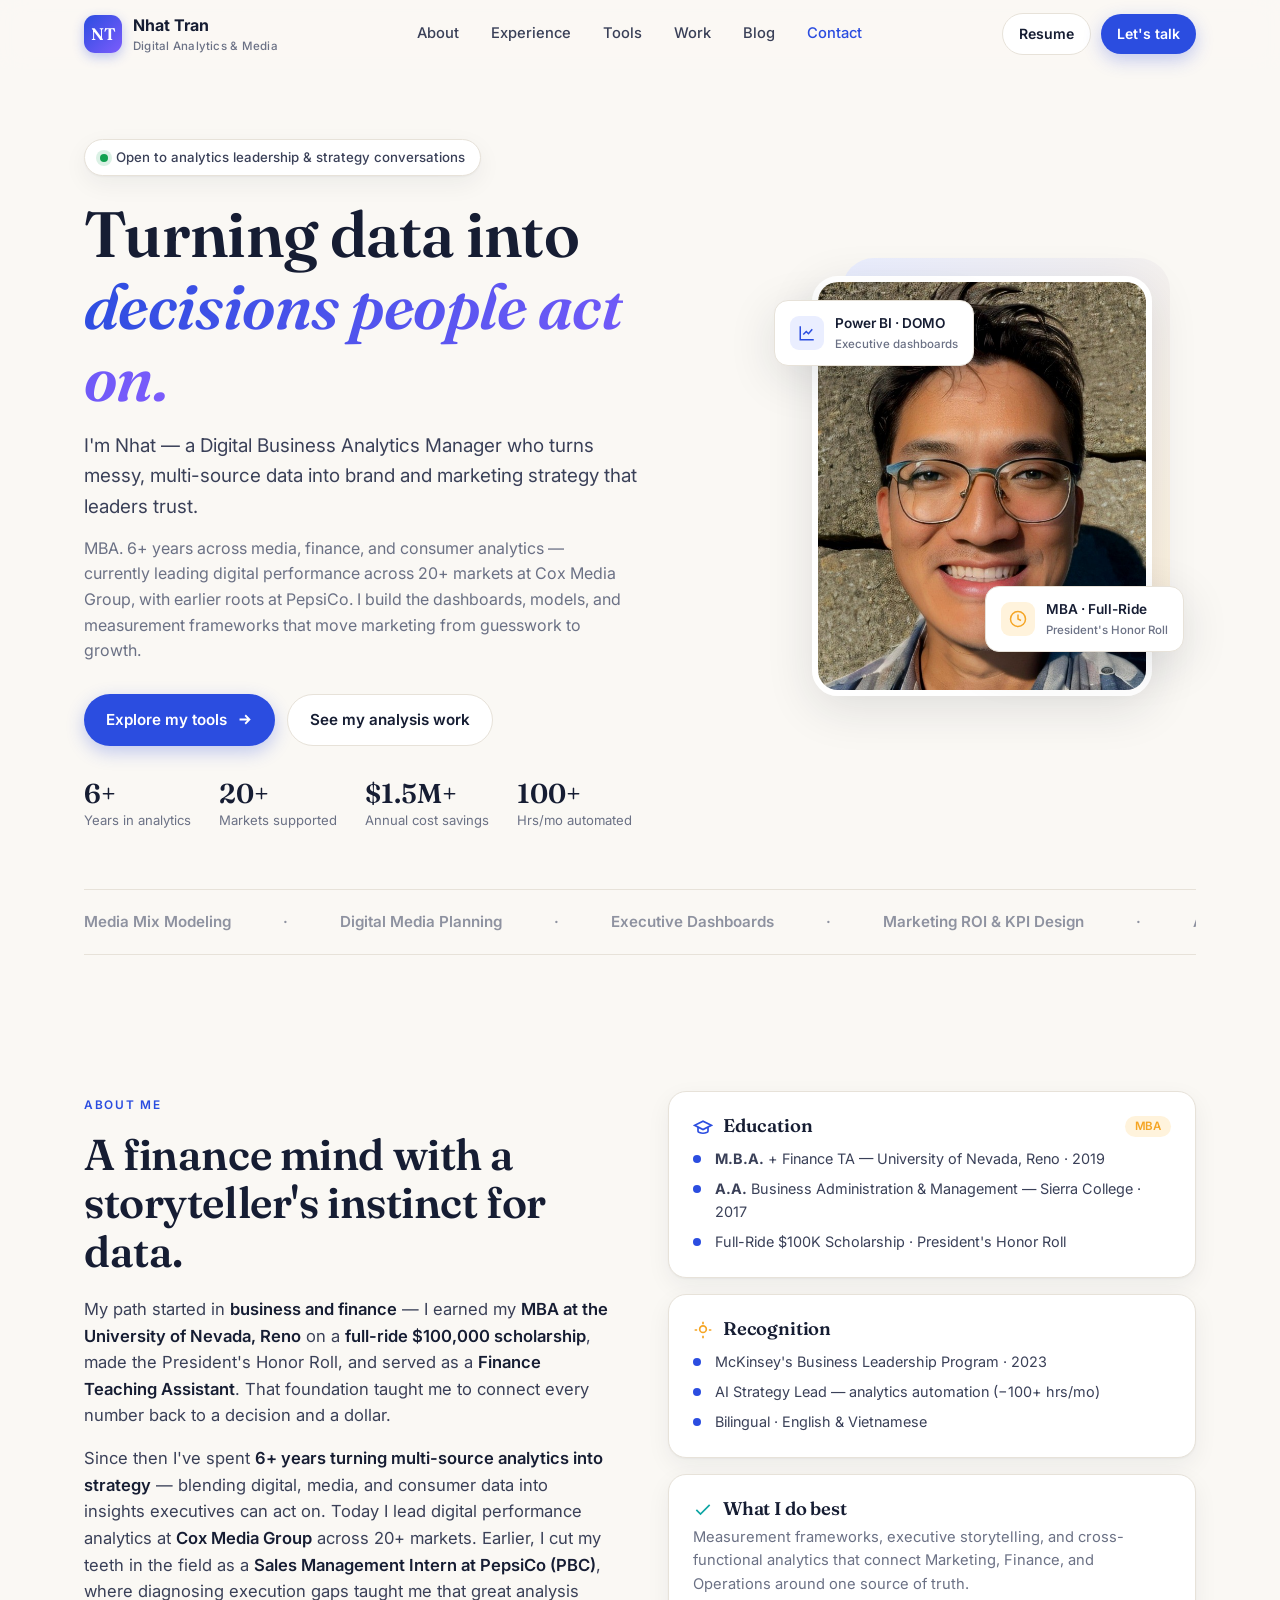
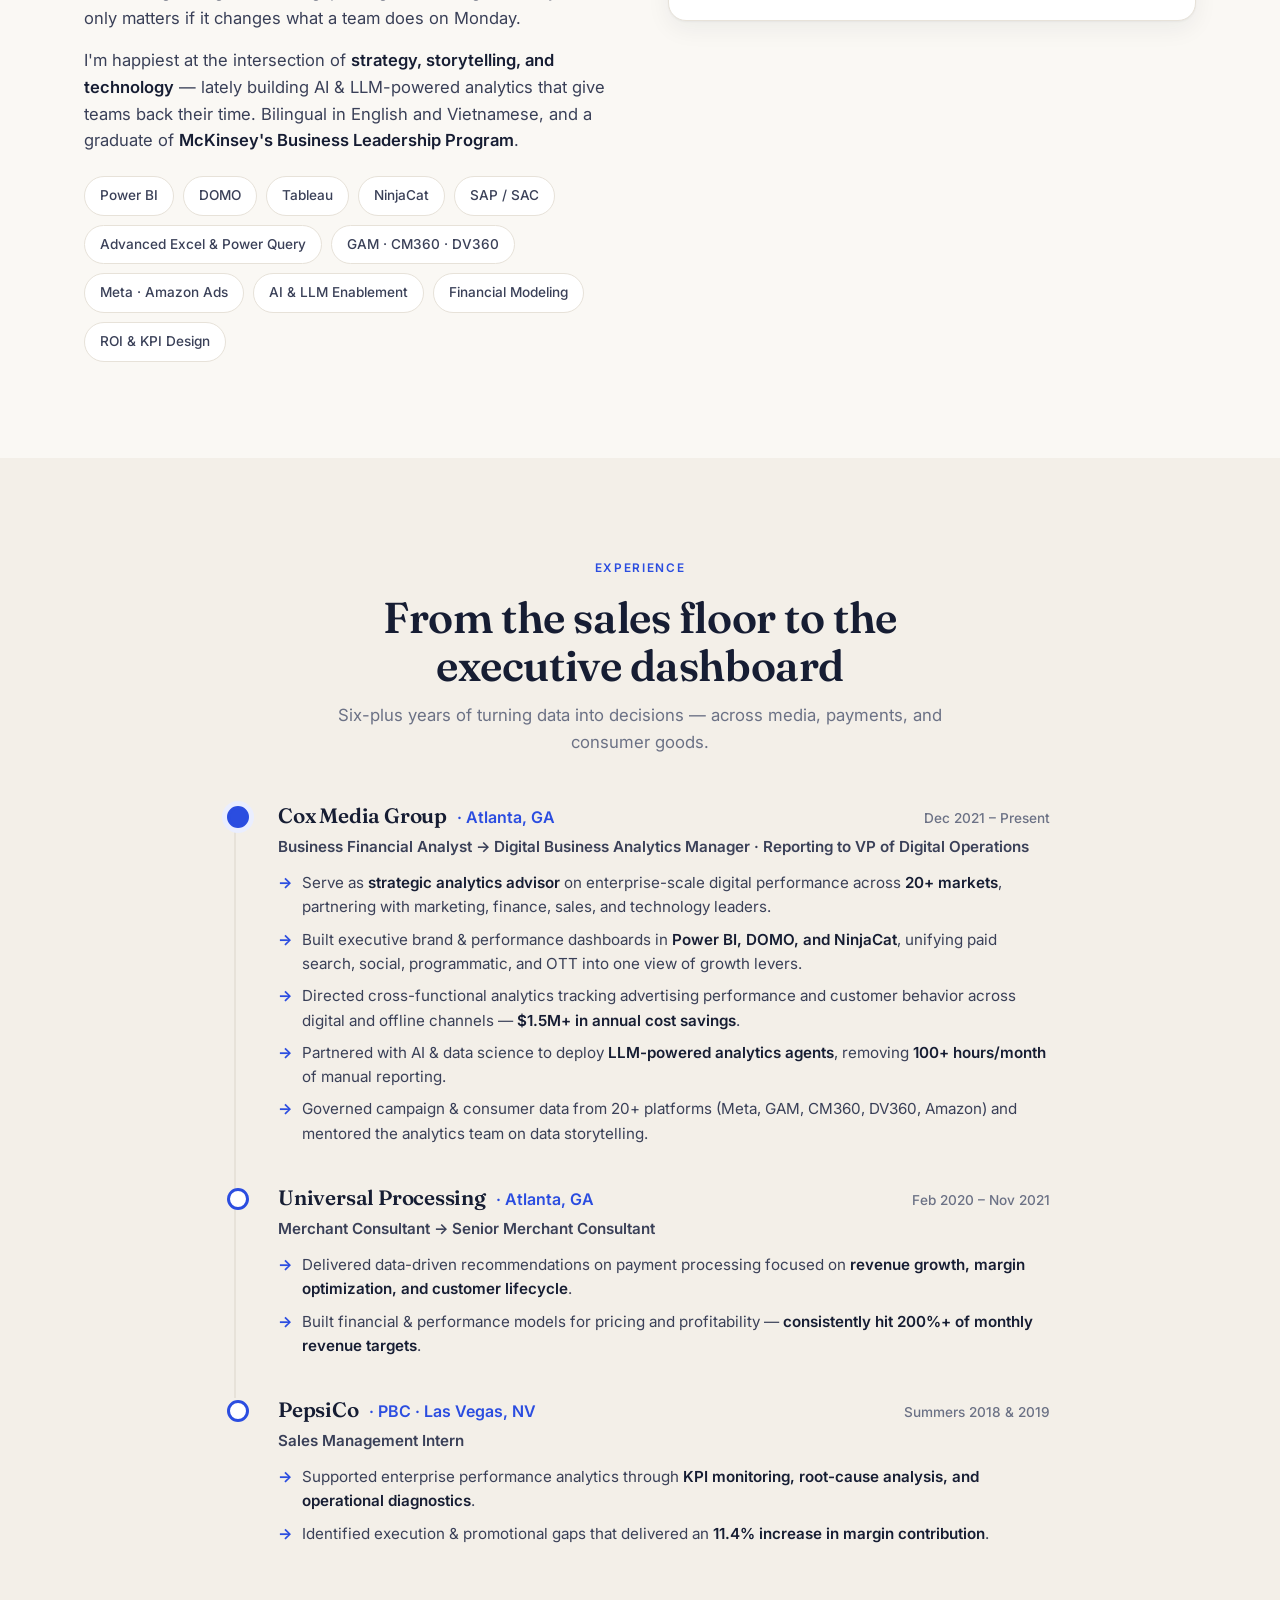
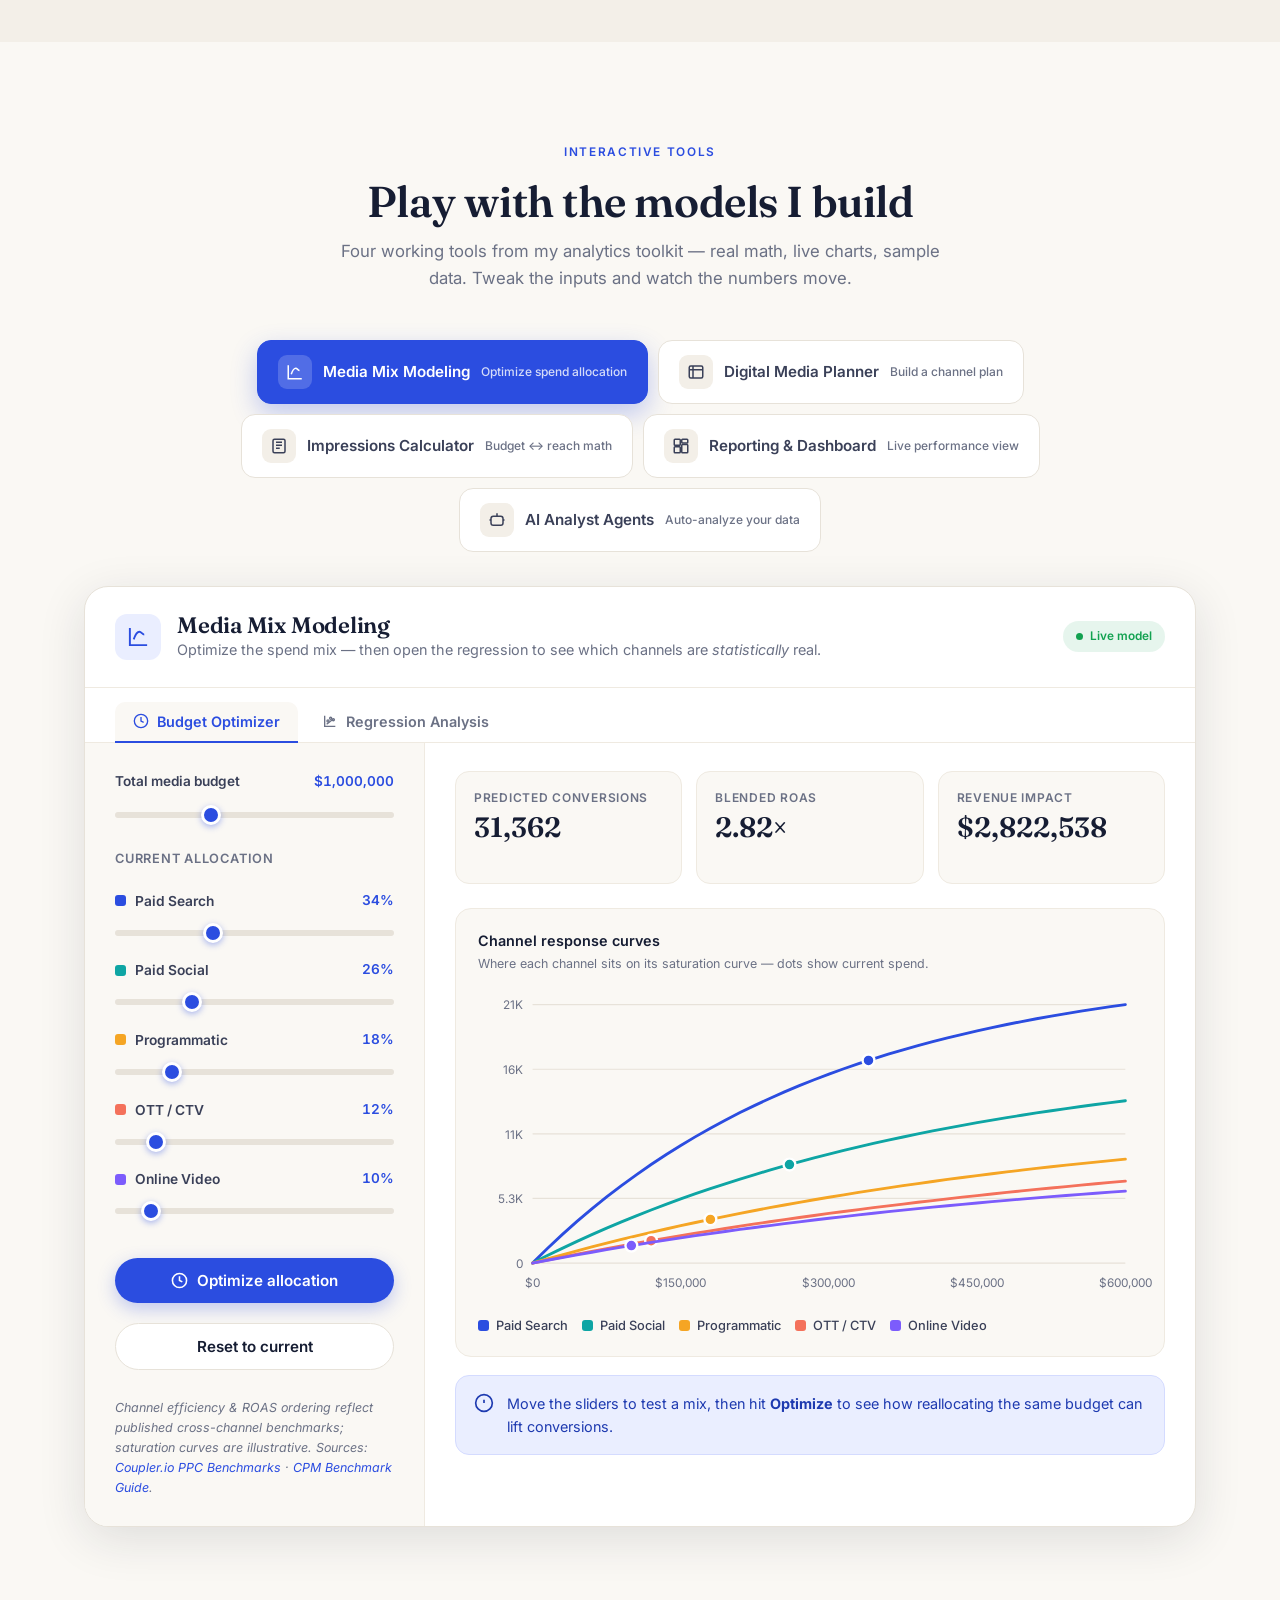
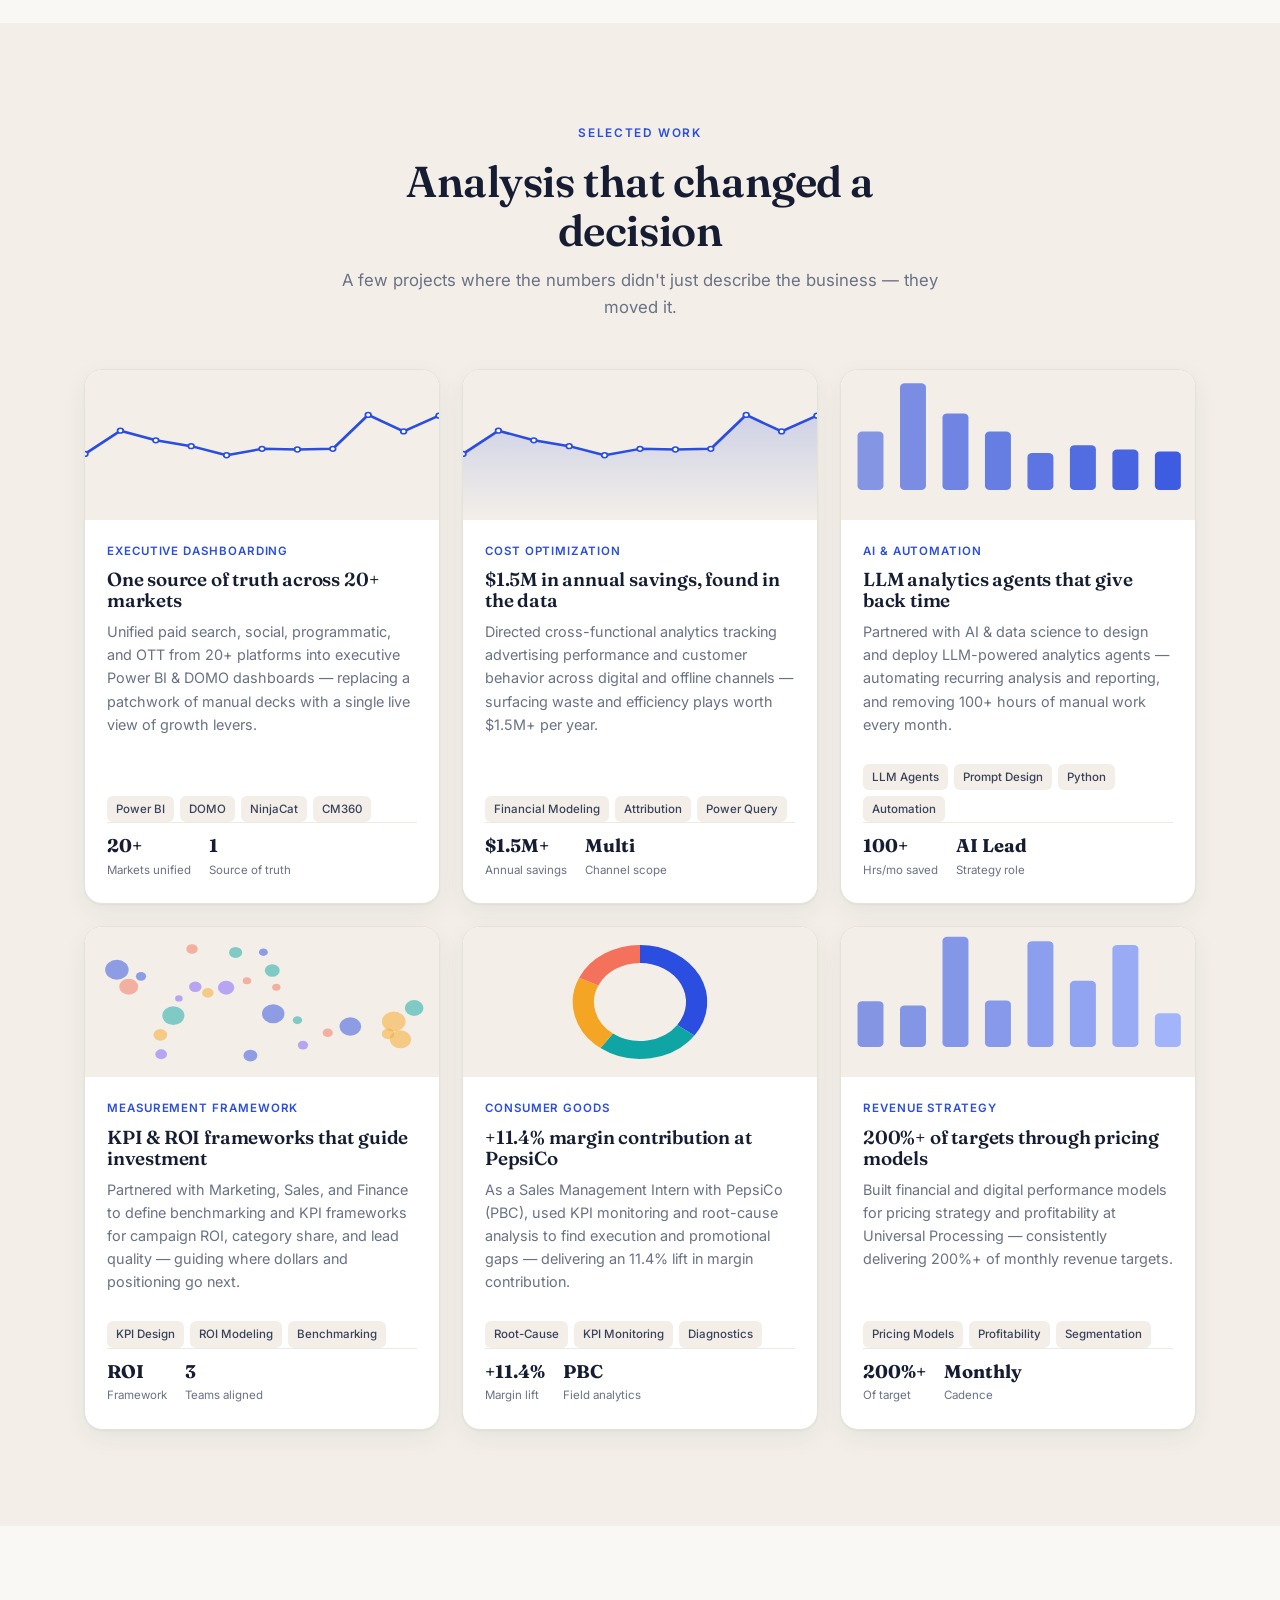
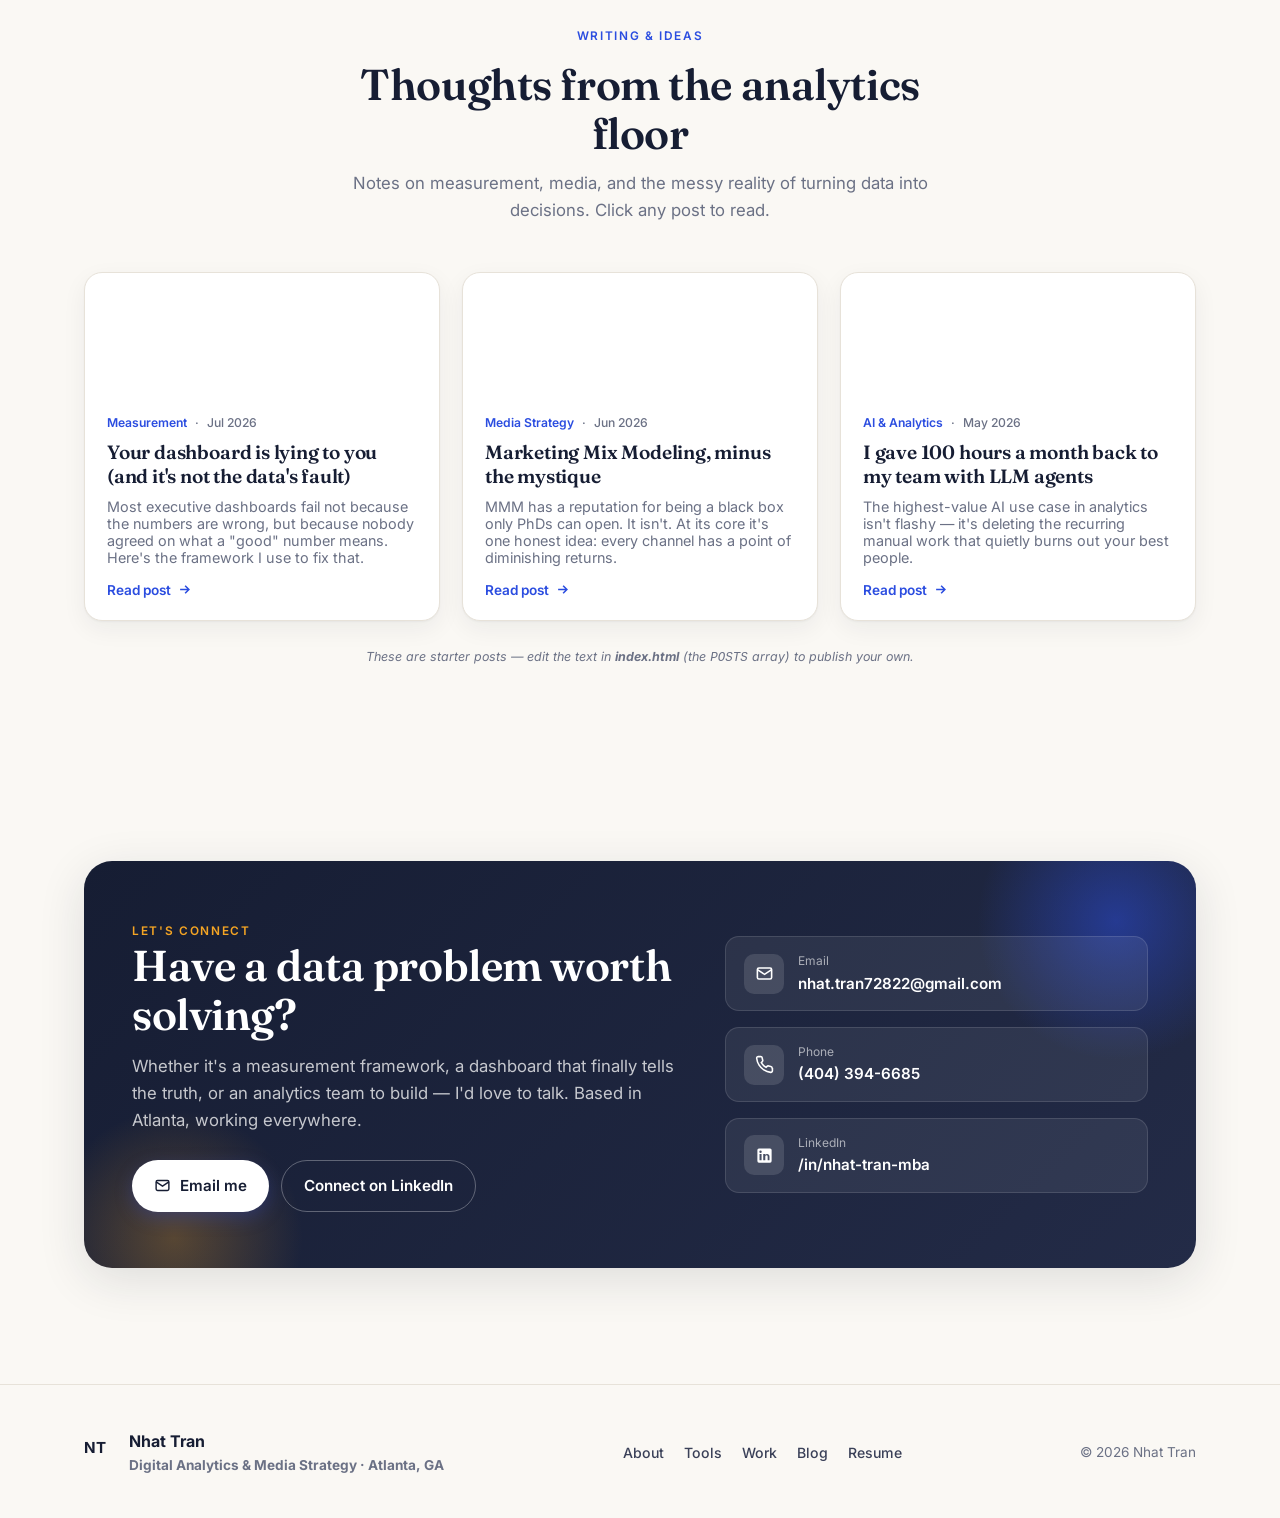
==== index.html @ 1852e9d0 "Add Nhat Tran portfolio website Single-file responsive portfolio with hero/about/experience, five in" ====
<!DOCTYPE html>
<html lang="en">
<head>
<meta charset="UTF-8" />
<meta name="viewport" content="width=device-width, initial-scale=1.0" />
<title>Nhat Tran — Digital Analytics & Media Strategy</title>
<meta name="description" content="Nhat Tran — MBA, Digital Business Analytics Manager at Cox Media Group. Turning multi-source data into brand and marketing strategy. Analytics work, interactive media tools, and industry writing." />
<link rel="preconnect" href="https://fonts.googleapis.com" />
<link rel="preconnect" href="https://fonts.gstatic.com" crossorigin />
<link href="https://fonts.googleapis.com/css2?family=Fraunces:ital,opsz,wght@0,9..144,400..700;1,9..144,400..600&family=Inter:wght@400;500;600;700&display=swap" rel="stylesheet" />
<style>
/* ============================================================
   Nhat Tran — Portfolio.  Single-file, self-contained.
   Palette: warm cream / deep navy / confident blue / amber.
   Type: Fraunces (display) + Inter (UI/body).
   Charts hand-rolled in SVG — no external libraries, works offline.
   ============================================================ */
:root{
  --bg:#faf8f4;
  --bg-tint:#f3efe8;
  --surface:#ffffff;
  --ink:#161d33;
  --ink-soft:#3a4058;
  --muted:#6b7185;
  --line:#e7e2d9;
  --line-soft:#efeae1;
  --brand:#2b4de0;      /* confident data blue  */
  --brand-ink:#1e3ab0;
  --brand-tint:#eaeeff;
  --amber:#f5a524;      /* warm friendly accent */
  --amber-tint:#fff3dc;
  --teal:#0ea5a4;
  --coral:#f4715b;
  --violet:#7c5cfc;
  --good:#12a150;
  --shadow:0 1px 2px rgba(22,29,51,.04), 0 8px 24px rgba(22,29,51,.06);
  --shadow-lg:0 12px 48px rgba(22,29,51,.12);
  --radius:18px;
  --radius-sm:12px;
  --maxw:1160px;
  --chart-1:#2b4de0; --chart-2:#0ea5a4; --chart-3:#f5a524;
  --chart-4:#f4715b; --chart-5:#7c5cfc; --chart-6:#64748b;
}
*{box-sizing:border-box;margin:0;padding:0}
html{scroll-behavior:smooth;scroll-padding-top:84px}
body{
  font-family:"Inter",system-ui,-apple-system,Segoe UI,Roboto,sans-serif;
  background:var(--bg); color:var(--ink);
  line-height:1.6; -webkit-font-smoothing:antialiased;
  text-rendering:optimizeLegibility; overflow-x:hidden;
}
h1,h2,h3,h4{font-family:"Fraunces",Georgia,serif; font-weight:600; line-height:1.12; color:var(--ink); letter-spacing:-.01em}
a{color:inherit;text-decoration:none}
img{max-width:100%;display:block}
button{font-family:inherit;cursor:pointer;border:none;background:none}
input,select{font-family:inherit}
.wrap{max-width:var(--maxw);margin:0 auto;padding:0 24px}
.eyebrow{font-family:"Inter";font-weight:600;font-size:.74rem;letter-spacing:.14em;text-transform:uppercase;color:var(--brand)}
.section{padding:96px 0}
.section-head{max-width:640px;margin-bottom:48px}
.section-head h2{font-size:clamp(1.9rem,3.4vw,2.7rem);margin:14px 0 12px}
.section-head p{color:var(--muted);font-size:1.05rem}
.alt{background:var(--bg-tint)}

/* ---------- buttons ---------- */
.btn{display:inline-flex;align-items:center;gap:9px;font-weight:600;font-size:.95rem;
  padding:13px 22px;border-radius:999px;transition:transform .18s ease,box-shadow .18s ease,background .18s;}
.btn svg{width:17px;height:17px}
.btn-primary{background:var(--brand);color:#fff;box-shadow:0 6px 18px rgba(43,77,224,.28)}
.btn-primary:hover{transform:translateY(-2px);box-shadow:0 10px 26px rgba(43,77,224,.36)}
.btn-ghost{background:var(--surface);color:var(--ink);border:1.5px solid var(--line)}
.btn-ghost:hover{border-color:var(--brand);color:var(--brand);transform:translateY(-2px)}
.btn-amber{background:var(--ink);color:#fff}
.btn-amber:hover{transform:translateY(-2px);box-shadow:var(--shadow-lg)}

/* ---------- nav ---------- */
header.nav{position:sticky;top:0;z-index:50;backdrop-filter:saturate(1.4) blur(12px);
  background:rgba(250,248,244,.82);border-bottom:1px solid transparent;transition:border-color .25s,box-shadow .25s}
header.nav.scrolled{border-color:var(--line);box-shadow:0 4px 20px rgba(22,29,51,.05)}
.nav-inner{display:flex;align-items:center;justify-content:space-between;height:68px;max-width:var(--maxw);margin:0 auto;padding:0 24px}
.brand{display:flex;align-items:center;gap:11px;font-weight:700}
.brand .mark{width:38px;height:38px;border-radius:11px;background:linear-gradient(135deg,var(--brand),var(--violet));
  color:#fff;display:grid;place-items:center;font-family:"Fraunces";font-weight:600;font-size:1.05rem;box-shadow:0 4px 12px rgba(43,77,224,.3)}
.brand .who small{display:block;font-weight:500;font-size:.72rem;color:var(--muted);letter-spacing:.02em;margin-top:-2px}
.nav-links{display:flex;align-items:center;gap:6px}
.nav-links a{font-size:.92rem;font-weight:500;color:var(--ink-soft);padding:8px 13px;border-radius:9px;transition:.16s;position:relative}
.nav-links a:hover{color:var(--brand);background:var(--brand-tint)}
.nav-links a.active{color:var(--brand)}
.nav-cta{display:flex;align-items:center;gap:10px}
.nav-cta .btn{padding:9px 16px;font-size:.88rem}
.burger{display:none;width:42px;height:42px;border-radius:10px;border:1px solid var(--line);background:var(--surface)}
.burger span{display:block;width:18px;height:2px;background:var(--ink);margin:3px auto;border-radius:2px;transition:.2s}

/* ---------- hero ---------- */
.hero{position:relative;padding:70px 0 40px;overflow:hidden}
.hero-grid{display:grid;grid-template-columns:1.25fr .85fr;gap:56px;align-items:center}
.hero .tag{display:inline-flex;align-items:center;gap:8px;background:var(--surface);border:1px solid var(--line);
  padding:7px 15px;border-radius:999px;font-size:.83rem;font-weight:500;color:var(--ink-soft);box-shadow:var(--shadow);margin-bottom:22px}
.hero .tag .dot{width:8px;height:8px;border-radius:50%;background:var(--good);box-shadow:0 0 0 4px rgba(18,161,80,.15)}
.hero h1{font-size:clamp(2.5rem,5vw,4rem);margin-bottom:18px}
.hero h1 .accent{background:linear-gradient(120deg,var(--brand),var(--violet));-webkit-background-clip:text;background-clip:text;color:transparent;font-style:italic}
.hero .lede{font-size:1.18rem;color:var(--ink-soft);max-width:560px;margin-bottom:14px}
.hero .sub{color:var(--muted);max-width:540px;margin-bottom:30px}
.hero-cta{display:flex;flex-wrap:wrap;gap:12px;margin-bottom:34px}
.hero-stats{display:flex;flex-wrap:wrap;gap:28px}
.hero-stats .st b{font-family:"Fraunces";font-size:1.7rem;font-weight:600;color:var(--ink);display:block;line-height:1}
.hero-stats .st span{font-size:.82rem;color:var(--muted)}
.portrait-wrap{position:relative;justify-self:center}
.portrait{width:340px;height:420px;object-fit:cover;border-radius:26px;box-shadow:var(--shadow-lg);
  border:6px solid var(--surface);position:relative;z-index:2}
.portrait-wrap::before{content:"";position:absolute;inset:-18px -18px 40px 30px;border-radius:32px;
  background:linear-gradient(135deg,var(--brand-tint),var(--amber-tint));z-index:1}
.float-card{position:absolute;z-index:3;background:var(--surface);border:1px solid var(--line);border-radius:14px;
  padding:12px 15px;box-shadow:var(--shadow-lg);display:flex;align-items:center;gap:11px;font-size:.85rem;font-weight:600}
.float-card small{display:block;font-weight:500;color:var(--muted);font-size:.72rem}
.float-card .ic{width:34px;height:34px;border-radius:9px;display:grid;place-items:center;flex-shrink:0}
.fc-1{top:24px;left:-38px}
.fc-2{bottom:44px;right:-32px}
.hero-marquee{margin-top:56px;border-top:1px solid var(--line);border-bottom:1px solid var(--line);padding:20px 0;overflow:hidden}
.marquee-track{display:flex;gap:52px;align-items:center;white-space:nowrap;animation:scroll 28s linear infinite;color:var(--muted);font-weight:600;font-size:.95rem}
.marquee-track span{opacity:.75}
@keyframes scroll{to{transform:translateX(-50%)}}

/* ---------- about ---------- */
.about-grid{display:grid;grid-template-columns:1fr 1fr;gap:56px;align-items:start}
.about-bio p{color:var(--ink-soft);margin-bottom:16px;font-size:1.04rem}
.about-bio p strong{color:var(--ink);font-weight:600}
.pill-row{display:flex;flex-wrap:wrap;gap:9px;margin-top:22px}
.pill{background:var(--surface);border:1px solid var(--line);border-radius:999px;padding:8px 15px;font-size:.85rem;font-weight:500;color:var(--ink-soft);transition:.16s}
.pill:hover{border-color:var(--brand);color:var(--brand)}
.about-cards{display:flex;flex-direction:column;gap:16px}
.info-card{background:var(--surface);border:1px solid var(--line);border-radius:var(--radius);padding:24px;box-shadow:var(--shadow)}
.info-card h4{font-size:1.15rem;margin-bottom:6px;display:flex;align-items:center;gap:10px}
.info-card .badge{margin-left:auto;font-family:"Inter";font-size:.72rem;font-weight:600;color:var(--amber);background:var(--amber-tint);padding:4px 10px;border-radius:999px}
.info-card p{color:var(--muted);font-size:.92rem}
.info-card ul{list-style:none;margin-top:10px;display:flex;flex-direction:column;gap:7px}
.info-card ul li{font-size:.9rem;color:var(--ink-soft);padding-left:22px;position:relative}
.info-card ul li::before{content:"";position:absolute;left:0;top:8px;width:8px;height:8px;border-radius:50%;background:var(--brand)}

/* ---------- experience timeline ---------- */
.timeline{position:relative;max-width:820px;margin:0 auto;padding-left:4px}
.tl-item{position:relative;padding:0 0 40px 42px;border-left:2px solid var(--line)}
.tl-item:last-child{border-left-color:transparent;padding-bottom:0}
.tl-item::before{content:"";position:absolute;left:-9px;top:2px;width:16px;height:16px;border-radius:50%;
  background:var(--surface);border:3px solid var(--brand)}
.tl-item.cur::before{background:var(--brand);box-shadow:0 0 0 5px var(--brand-tint)}
.tl-head{display:flex;flex-wrap:wrap;align-items:baseline;gap:10px;margin-bottom:4px}
.tl-head h3{font-size:1.3rem}
.tl-head .co{font-weight:600;color:var(--brand)}
.tl-when{margin-left:auto;font-size:.85rem;color:var(--muted);font-weight:500;white-space:nowrap}
.tl-role{font-size:.95rem;color:var(--ink-soft);font-weight:600;margin-bottom:12px}
.tl-item ul{list-style:none;display:flex;flex-direction:column;gap:8px}
.tl-item ul li{font-size:.95rem;color:var(--ink-soft);padding-left:24px;position:relative}
.tl-item ul li::before{content:"→";position:absolute;left:0;color:var(--brand);font-weight:700}
.tl-item ul li b{color:var(--ink);font-weight:600}

/* ---------- tools ---------- */
.tool-tabs{display:flex;flex-wrap:wrap;gap:10px;margin-bottom:34px;justify-content:center}
.tool-tab{display:flex;align-items:center;gap:11px;padding:14px 20px;border-radius:14px;background:var(--surface);
  border:1.5px solid var(--line);font-weight:600;font-size:.95rem;color:var(--ink-soft);transition:.18s}
.tool-tab .tn{width:34px;height:34px;border-radius:9px;display:grid;place-items:center;flex-shrink:0;background:var(--bg-tint);transition:.18s}
.tool-tab .tn svg{width:18px;height:18px}
.tool-tab small{display:block;font-weight:500;font-size:.75rem;color:var(--muted)}
.tool-tab:hover{border-color:var(--brand);transform:translateY(-2px)}
.tool-tab.active{border-color:var(--brand);background:var(--brand);color:#fff;box-shadow:0 10px 26px rgba(43,77,224,.28)}
.tool-tab.active small{color:rgba(255,255,255,.8)}
.tool-tab.active .tn{background:rgba(255,255,255,.18)}
.tool-panel{display:none;animation:fade .4s ease}
.tool-panel.active{display:block}
@keyframes fade{from{opacity:0;transform:translateY(10px)}to{opacity:1;transform:none}}
.tool-shell{background:var(--surface);border:1px solid var(--line);border-radius:24px;box-shadow:var(--shadow-lg);overflow:hidden}
.tool-top{padding:26px 30px;border-bottom:1px solid var(--line-soft);display:flex;align-items:center;gap:16px;flex-wrap:wrap}
.tool-top .ic{width:46px;height:46px;border-radius:12px;background:var(--brand-tint);color:var(--brand);display:grid;place-items:center;flex-shrink:0}
.tool-top .ic svg{width:23px;height:23px}
.tool-top h3{font-size:1.4rem}
.tool-top p{color:var(--muted);font-size:.9rem}
.tool-top .live{margin-left:auto;font-size:.74rem;font-weight:600;color:var(--good);background:rgba(18,161,80,.1);padding:6px 13px;border-radius:999px;display:flex;align-items:center;gap:7px}
.tool-top .live .dot{width:7px;height:7px;border-radius:50%;background:var(--good);animation:pulse 1.8s infinite}
@keyframes pulse{0%,100%{opacity:1}50%{opacity:.3}}
.tool-body{display:grid;grid-template-columns:340px 1fr;gap:0}
.tool-controls{padding:28px 30px;border-right:1px solid var(--line-soft);background:var(--bg);display:flex;flex-direction:column;gap:20px}
.tool-output{padding:28px 30px;min-width:0}
.field label{display:flex;justify-content:space-between;font-size:.85rem;font-weight:600;color:var(--ink-soft);margin-bottom:7px}
.field label .val{color:var(--brand);font-variant-numeric:tabular-nums}
.field input[type=number],.field input[type=text],.field select{width:100%;padding:11px 13px;border:1.5px solid var(--line);
  border-radius:10px;background:var(--surface);font-size:.95rem;color:var(--ink);transition:.16s;font-variant-numeric:tabular-nums}
.field input:focus,.field select:focus{outline:none;border-color:var(--brand);box-shadow:0 0 0 4px var(--brand-tint)}
.field .prefix-wrap{position:relative}
.field .prefix-wrap .pfx{position:absolute;left:13px;top:50%;transform:translateY(-50%);color:var(--muted);font-size:.95rem}
.field .prefix-wrap input{padding-left:26px}
input[type=range]{-webkit-appearance:none;width:100%;height:6px;border-radius:999px;background:var(--line);outline:none}
input[type=range]::-webkit-slider-thumb{-webkit-appearance:none;width:20px;height:20px;border-radius:50%;background:var(--brand);
  border:3px solid #fff;box-shadow:0 2px 6px rgba(43,77,224,.4);cursor:pointer}
input[type=range]::-moz-range-thumb{width:20px;height:20px;border-radius:50%;background:var(--brand);border:3px solid #fff;cursor:pointer}
.chan-row{margin-bottom:16px}
.chan-row .chan-top{display:flex;align-items:center;gap:9px;margin-bottom:6px}
.chan-row .swatch{width:11px;height:11px;border-radius:3px;flex-shrink:0}
.chan-row .cname{font-size:.86rem;font-weight:600;color:var(--ink-soft)}
.chan-row .cpct{margin-left:auto;font-size:.85rem;font-weight:600;color:var(--brand);font-variant-numeric:tabular-nums}
.kpi-grid{display:grid;grid-template-columns:repeat(auto-fit,minmax(140px,1fr));gap:14px;margin-bottom:24px}
.kpi{background:var(--bg);border:1px solid var(--line-soft);border-radius:14px;padding:16px 18px;transition:.2s}
.kpi:hover{border-color:var(--line);box-shadow:var(--shadow)}
.kpi .klabel{font-size:.75rem;font-weight:600;color:var(--muted);text-transform:uppercase;letter-spacing:.06em;margin-bottom:6px}
.kpi .kval{font-family:"Fraunces";font-size:1.75rem;font-weight:600;color:var(--ink);line-height:1;font-variant-numeric:tabular-nums}
.kpi .kdelta{font-size:.78rem;font-weight:600;margin-top:5px;display:inline-flex;align-items:center;gap:4px}
.kdelta.up{color:var(--good)} .kdelta.down{color:var(--coral)}
.chart-card{background:var(--bg);border:1px solid var(--line-soft);border-radius:16px;padding:20px 22px;margin-bottom:18px}
.chart-card h5{font-family:"Inter";font-size:.9rem;font-weight:600;color:var(--ink);margin-bottom:2px}
.chart-card .csub{font-size:.78rem;color:var(--muted);margin-bottom:14px}
.chart-svg{width:100%;height:auto;overflow:visible}
.legend{display:flex;flex-wrap:wrap;gap:14px;margin-top:12px}
.legend .lg{display:flex;align-items:center;gap:7px;font-size:.8rem;color:var(--ink-soft);font-weight:500}
.legend .lg i{width:11px;height:11px;border-radius:3px;display:inline-block}
.data-table{width:100%;border-collapse:collapse;font-size:.86rem;font-variant-numeric:tabular-nums}
.data-table th{text-align:right;padding:9px 12px;font-weight:600;color:var(--muted);font-size:.74rem;text-transform:uppercase;letter-spacing:.05em;border-bottom:1.5px solid var(--line)}
.data-table th:first-child{text-align:left}
.data-table td{text-align:right;padding:11px 12px;border-bottom:1px solid var(--line-soft);color:var(--ink-soft)}
.data-table td:first-child{text-align:left;font-weight:600;color:var(--ink)}
.data-table td .sw{display:inline-block;width:9px;height:9px;border-radius:3px;margin-right:8px;vertical-align:middle}
.data-table tr.total td{font-weight:700;color:var(--ink);border-top:2px solid var(--line);border-bottom:none;background:var(--bg)}
.callout{background:var(--brand-tint);border:1px solid #d4dbff;border-radius:14px;padding:16px 18px;display:flex;gap:13px;align-items:flex-start;font-size:.9rem;color:var(--brand-ink)}
.callout svg{width:20px;height:20px;flex-shrink:0;margin-top:1px}
.callout b{font-weight:700}
.note{font-size:.78rem;color:var(--muted);margin-top:8px;font-style:italic}
.toolbar{display:flex;gap:10px;flex-wrap:wrap;align-items:center;margin-bottom:22px}
.seg{display:inline-flex;background:var(--bg);border:1px solid var(--line);border-radius:10px;padding:3px}
.seg button{padding:8px 15px;border-radius:7px;font-size:.85rem;font-weight:600;color:var(--muted);transition:.15s}
.seg button.on{background:var(--surface);color:var(--brand);box-shadow:var(--shadow)}

/* ---------- MMM sub-tabs + regression ---------- */
.sub-tabs{display:flex;gap:6px;padding:14px 30px 0;border-bottom:1px solid var(--line-soft);background:var(--surface)}
.sub-tab{padding:11px 18px;border-radius:10px 10px 0 0;font-weight:600;font-size:.9rem;color:var(--muted);
  border-bottom:2px solid transparent;transition:.16s;display:flex;align-items:center;gap:8px;margin-bottom:-1px}
.sub-tab svg{width:16px;height:16px}
.sub-tab:hover{color:var(--brand);background:var(--bg)}
.sub-tab.active{color:var(--brand);border-bottom-color:var(--brand);background:var(--bg)}
.mmm-sub,.dash-sub{display:none}
.mmm-sub.active,.dash-sub.active{display:block;animation:fade .35s ease}
.rev-hero{display:flex;align-items:flex-end;gap:8px;flex-wrap:wrap}
.att-bar{display:inline-block;width:100%;min-width:70px;height:16px;border-radius:5px;background:var(--line-soft);overflow:hidden;position:relative;vertical-align:middle}
.att-bar span{position:absolute;left:0;top:0;bottom:0;border-radius:5px}
.att-bar .goal{position:absolute;top:-2px;bottom:-2px;width:2px;background:var(--ink);opacity:.55}
.rank{display:inline-grid;place-items:center;width:22px;height:22px;border-radius:6px;background:var(--bg-tint);font-size:.76rem;font-weight:700;color:var(--ink-soft);margin-right:9px}
.rank.top{background:var(--brand);color:#fff}
.yoy{font-weight:700;font-size:.82rem}.yoy.up{color:var(--good)}.yoy.dn{color:var(--coral)}
#mmm-regression{padding:26px 30px 30px}
.reg-intro{display:grid;grid-template-columns:1.5fr 1fr;gap:20px;margin-bottom:24px}
.reg-explain h4{font-size:1.2rem;margin-bottom:9px}
.reg-explain p{font-size:.92rem;color:var(--ink-soft);margin-bottom:11px}
.reg-explain p b{color:var(--ink);font-weight:600}
.reg-eq{font-family:ui-monospace,"SF Mono",Menlo,Consolas,monospace;background:var(--ink);color:#e7ecff;
  border-radius:10px;padding:13px 15px;font-size:.8rem;line-height:1.7;overflow-x:auto;white-space:nowrap}
.reg-explain .reg-eq b{color:var(--amber);font-weight:600}
.reg-toggle-card{background:var(--bg);border:1px solid var(--line);border-radius:14px;padding:18px;align-self:start}
.switch-row{display:flex;align-items:center;justify-content:space-between;gap:12px;margin-bottom:8px}
.switch-row b{font-size:.95rem}.switch-row small{display:block;color:var(--muted);font-size:.78rem;font-weight:500;margin-top:2px}
.switch{position:relative;display:inline-block;width:48px;height:27px;flex-shrink:0}
.switch input{opacity:0;width:0;height:0}
.slider-sw{position:absolute;inset:0;background:var(--line);border-radius:999px;transition:.2s;cursor:pointer}
.slider-sw::before{content:"";position:absolute;height:21px;width:21px;left:3px;top:3px;background:#fff;border-radius:50%;transition:.2s;box-shadow:0 1px 3px rgba(0,0,0,.25)}
.switch input:checked+.slider-sw{background:var(--brand)}
.switch input:checked+.slider-sw::before{transform:translateX(21px)}
.reg-table td .sig{font-weight:700;font-size:.82rem}
.sig.s3{color:#0a7d3f}.sig.s2{color:#12a150}.sig.s1{color:#7a9a2e}.sig.s0{color:var(--muted)}
.reg-table tr.insig td:not(:first-child){opacity:.5}
.reg-table td.pos{color:var(--good)}.reg-table td.neg{color:var(--coral)}
.reg-badge{display:inline-block;font-size:.7rem;font-weight:600;padding:2px 8px;border-radius:999px;margin-left:6px}
.reg-badge.g{background:rgba(18,161,80,.12);color:#0a7d3f}
.reg-badge.r{background:rgba(244,113,91,.14);color:#c0392b}

/* ---------- dashboard: bands, logos, funnel, heat ---------- */
.dash-band{display:flex;align-items:center;gap:12px;margin:30px 0 16px;padding-top:24px;border-top:1px solid var(--line)}
.dash-band .bar{width:4px;height:28px;border-radius:2px}
.dash-band h4{font-size:1.18rem}
.dash-band .desc{font-size:.82rem;color:var(--muted);font-weight:500}
.dash-band .tagx{margin-left:auto;font-size:.72rem;font-weight:600;color:var(--muted);background:var(--bg-tint);padding:6px 13px;border-radius:999px}
.logo-chip{display:inline-flex;align-items:center;gap:7px;font-weight:800;font-size:.82rem;padding:5px 11px;border-radius:7px;letter-spacing:-.02em;white-space:nowrap}
.mini-bar{height:6px;border-radius:999px;background:var(--line-soft);overflow:hidden;min-width:54px;display:inline-block;vertical-align:middle;width:100%}
.mini-bar span{display:block;height:100%;border-radius:999px}
.rf-dist{display:flex;flex-direction:column;gap:11px;margin-top:6px}
.rf-row{display:flex;align-items:center;gap:12px}
.rf-row .rl{width:44px;font-size:.82rem;font-weight:600;color:var(--ink-soft)}
.rf-row .rt{flex:1}
.rf-row .rv{width:88px;text-align:right;font-size:.82rem;font-weight:600;color:var(--ink);font-variant-numeric:tabular-nums}
.funnel{display:flex;flex-direction:column;gap:10px}
.funnel-row{display:flex;align-items:center;gap:12px}
.funnel-row .fl{width:96px;font-size:.83rem;font-weight:600;color:var(--ink-soft);flex-shrink:0}
.funnel-track{flex:1;height:38px;background:var(--bg-tint);border-radius:9px;overflow:hidden}
.funnel-fill{height:100%;border-radius:9px;display:flex;align-items:center;padding-left:13px;color:#fff;font-size:.82rem;font-weight:700;white-space:nowrap;transition:width .9s cubic-bezier(.2,.8,.3,1)}
.funnel-row .fv{width:118px;text-align:right;font-size:.82rem;font-weight:700;color:var(--ink);flex-shrink:0;font-variant-numeric:tabular-nums}
.funnel-row .fv small{display:block;font-weight:500;color:var(--muted);font-size:.72rem}
td.heat{border-radius:5px;font-weight:600}
.dash-two{display:grid;grid-template-columns:1fr 1fr;gap:18px}
.device-legend{display:flex;flex-direction:column;gap:9px;justify-content:center}
.device-legend .dl{display:flex;align-items:center;gap:9px;font-size:.85rem;color:var(--ink-soft)}
.device-legend .dl i{width:11px;height:11px;border-radius:3px}
.device-legend .dl b{margin-left:auto;font-weight:700;color:var(--ink);font-variant-numeric:tabular-nums}

/* ---------- AI Analyst Agents ---------- */
.ai-wrap{padding:26px 30px 30px}
.ai-chips{display:flex;flex-wrap:wrap;gap:10px;margin-bottom:22px}
.ai-chip{display:flex;align-items:center;gap:11px;padding:12px 16px;border-radius:13px;background:var(--surface);
  border:1.5px solid var(--line);text-align:left;transition:.16s;max-width:280px}
.ai-chip .ci{width:32px;height:32px;border-radius:9px;display:grid;place-items:center;flex-shrink:0;background:var(--bg-tint)}
.ai-chip .ci svg{width:17px;height:17px}
.ai-chip b{font-size:.88rem;font-weight:600;display:block;line-height:1.2}
.ai-chip small{font-size:.74rem;color:var(--muted)}
.ai-chip:hover{border-color:var(--brand);transform:translateY(-2px)}
.ai-chip.active{border-color:var(--brand);background:var(--brand);color:#fff}
.ai-chip.active small{color:rgba(255,255,255,.82)}
.ai-chip.active .ci{background:rgba(255,255,255,.18)}
.ai-layout{display:grid;grid-template-columns:1fr 1fr;gap:18px;align-items:start}
.ds-card,.agent-card{background:var(--bg);border:1px solid var(--line);border-radius:16px;overflow:hidden}
.ds-head,.agent-head{padding:15px 18px;border-bottom:1px solid var(--line-soft);display:flex;align-items:center;gap:11px;background:var(--surface)}
.ds-head .dh{font-size:.7rem;font-weight:700;letter-spacing:.08em;text-transform:uppercase;color:var(--muted)}
.ds-head b{font-size:.95rem}
.ds-head .src{margin-left:auto;font-size:.72rem;font-weight:600;color:var(--ink-soft);background:var(--bg-tint);padding:4px 10px;border-radius:999px}
.ds-meta{padding:9px 18px;font-size:.76rem;color:var(--muted);border-bottom:1px solid var(--line-soft);display:flex;gap:16px;flex-wrap:wrap}
.ds-scroll{max-height:440px;overflow:auto}
.ds-scroll table{font-size:.78rem}
.ds-scroll th{position:sticky;top:0;background:var(--bg);z-index:1;white-space:nowrap}
.ds-scroll td{white-space:nowrap}
.ds-scroll td.flag{background:rgba(244,113,91,.16);color:#c0392b;font-weight:700;border-radius:4px}
/* agent panel */
.agent-head .av{width:38px;height:38px;border-radius:10px;background:linear-gradient(135deg,var(--brand),var(--violet));
  display:grid;place-items:center;flex-shrink:0;box-shadow:0 4px 12px rgba(43,77,224,.3)}
.agent-head .av svg{width:20px;height:20px;color:#fff}
.agent-head .an b{font-size:.92rem;display:block}
.agent-head .an small{font-size:.72rem;color:var(--muted)}
.agent-head .badge{margin-left:auto;font-size:.68rem;font-weight:700;color:var(--brand);background:var(--brand-tint);padding:5px 10px;border-radius:999px;display:flex;align-items:center;gap:6px}
.agent-head .badge .dot{width:6px;height:6px;border-radius:50%;background:var(--good);animation:pulse 1.6s infinite}
.agent-body{padding:18px;min-height:360px}
.a-prompt{display:flex;gap:10px;margin-bottom:16px}
.a-prompt .who{width:26px;height:26px;border-radius:8px;background:var(--ink);color:#fff;display:grid;place-items:center;font-size:.68rem;font-weight:700;flex-shrink:0}
.a-prompt .txt{background:var(--surface);border:1px solid var(--line);border-radius:12px;border-top-left-radius:3px;padding:10px 13px;font-size:.86rem;color:var(--ink-soft)}
.think{display:flex;align-items:center;gap:9px;color:var(--muted);font-size:.85rem;font-weight:500;padding:6px 0}
.think .dots{display:inline-flex;gap:4px}
.think .dots i{width:7px;height:7px;border-radius:50%;background:var(--brand);animation:bounce 1.2s infinite}
.think .dots i:nth-child(2){animation-delay:.18s}.think .dots i:nth-child(3){animation-delay:.36s}
@keyframes bounce{0%,60%,100%{transform:translateY(0);opacity:.4}30%{transform:translateY(-6px);opacity:1}}
.a-block{opacity:0;transform:translateY(8px);animation:blockin .45s forwards}
@keyframes blockin{to{opacity:1;transform:none}}
.a-summary{display:flex;gap:11px;background:var(--brand-tint);border:1px solid #d4dbff;border-radius:12px;padding:13px 15px;margin-bottom:16px}
.a-summary svg{width:20px;height:20px;flex-shrink:0;color:var(--brand);margin-top:1px}
.a-summary p{font-size:.9rem;color:var(--brand-ink);line-height:1.5}
.a-summary b{font-weight:700}
.a-mtiles{display:grid;grid-template-columns:repeat(3,1fr);gap:10px;margin-bottom:16px}
.a-mtile{background:var(--surface);border:1px solid var(--line-soft);border-radius:11px;padding:11px 13px}
.a-mtile .ml{font-size:.68rem;font-weight:600;text-transform:uppercase;letter-spacing:.05em;color:var(--muted);margin-bottom:4px}
.a-mtile .mv{font-family:"Fraunces";font-size:1.35rem;font-weight:600;color:var(--ink);line-height:1;font-variant-numeric:tabular-nums}
.a-mtile .mv.neg{color:var(--coral)}.a-mtile .mv.pos{color:var(--good)}
.a-sec{font-size:.72rem;font-weight:700;letter-spacing:.06em;text-transform:uppercase;color:var(--muted);margin:0 0 9px}
.a-find{display:flex;flex-direction:column;gap:9px;margin-bottom:16px}
.a-find .f{display:flex;gap:10px;font-size:.86rem;color:var(--ink-soft);line-height:1.45}
.a-find .f .fi{width:20px;height:20px;border-radius:6px;flex-shrink:0;display:grid;place-items:center;margin-top:1px}
.a-find .f .fi svg{width:12px;height:12px}
.fi.up{background:rgba(18,161,80,.14);color:var(--good)} .fi.down{background:rgba(244,113,91,.16);color:var(--coral)}
.fi.warn{background:var(--amber-tint);color:#b26a00} .fi.info{background:var(--brand-tint);color:var(--brand)}
.a-find .f b{color:var(--ink);font-weight:600}
.a-actions{background:var(--surface);border:1px dashed var(--line);border-radius:12px;padding:14px 16px;margin-bottom:4px}
.a-actions .ttl{font-size:.8rem;font-weight:700;color:var(--ink);margin-bottom:9px;display:flex;align-items:center;gap:7px}
.a-actions .ttl svg{width:15px;height:15px;color:var(--brand)}
.a-actions ol{margin:0;padding-left:20px;display:flex;flex-direction:column;gap:6px}
.a-actions ol li{font-size:.85rem;color:var(--ink-soft)}
.a-mini-table{width:100%;border-collapse:collapse;font-size:.8rem;margin-bottom:16px}
.a-mini-table th{text-align:right;padding:6px 9px;font-size:.68rem;text-transform:uppercase;letter-spacing:.04em;color:var(--muted);border-bottom:1.5px solid var(--line)}
.a-mini-table th:first-child{text-align:left}
.a-mini-table td{text-align:right;padding:7px 9px;border-bottom:1px solid var(--line-soft);color:var(--ink-soft);font-variant-numeric:tabular-nums}
.a-mini-table td:first-child{text-align:left;font-weight:600;color:var(--ink);font-family:ui-monospace,Menlo,Consolas,monospace;font-size:.76rem}
.a-rerun{display:inline-flex;align-items:center;gap:8px;font-size:.84rem;font-weight:600;color:var(--brand);padding:9px 15px;border-radius:9px;border:1px solid var(--line);background:var(--surface);transition:.16s}
.a-rerun:hover{border-color:var(--brand);background:var(--brand-tint)}
.a-rerun svg{width:15px;height:15px}
@media(max-width:820px){.ai-layout{grid-template-columns:1fr}.a-mtiles{grid-template-columns:1fr 1fr}}

/* ---------- work / case studies ---------- */
.work-grid{display:grid;grid-template-columns:repeat(3,1fr);gap:22px}
.work-card{background:var(--surface);border:1px solid var(--line);border-radius:var(--radius);overflow:hidden;
  box-shadow:var(--shadow);transition:.22s;display:flex;flex-direction:column}
.work-card:hover{transform:translateY(-5px);box-shadow:var(--shadow-lg);border-color:#dcd6ca}
.work-viz{height:150px;position:relative;overflow:hidden;background:var(--bg-tint);display:grid;place-items:center}
.work-viz svg{width:100%;height:100%}
.work-body{padding:22px;flex:1;display:flex;flex-direction:column}
.work-body .cat{font-size:.72rem;font-weight:600;letter-spacing:.08em;text-transform:uppercase;color:var(--brand);margin-bottom:9px}
.work-body h3{font-size:1.18rem;margin-bottom:9px}
.work-body p{font-size:.9rem;color:var(--muted);flex:1;margin-bottom:14px}
.work-metrics{display:flex;gap:18px;padding-top:14px;border-top:1px solid var(--line-soft)}
.work-metrics .m b{font-family:"Fraunces";font-size:1.15rem;color:var(--ink);display:block;line-height:1}
.work-metrics .m span{font-size:.72rem;color:var(--muted)}
.tools-used{display:flex;flex-wrap:wrap;gap:6px;margin-top:14px}
.tools-used span{font-size:.72rem;background:var(--bg-tint);color:var(--ink-soft);padding:4px 9px;border-radius:6px;font-weight:500}

/* ---------- blog ---------- */
.blog-grid{display:grid;grid-template-columns:repeat(3,1fr);gap:22px}
.blog-card{background:var(--surface);border:1px solid var(--line);border-radius:var(--radius);overflow:hidden;
  box-shadow:var(--shadow);transition:.22s;cursor:pointer;display:flex;flex-direction:column;text-align:left}
.blog-card:hover{transform:translateY(-5px);box-shadow:var(--shadow-lg)}
.blog-cover{height:120px;position:relative;overflow:hidden}
.blog-cover .gr{position:absolute;inset:0}
.blog-cover .rd{position:absolute;bottom:12px;left:16px;background:rgba(255,255,255,.92);font-size:.72rem;font-weight:600;
  color:var(--ink);padding:4px 11px;border-radius:999px}
.blog-body{padding:22px;flex:1;display:flex;flex-direction:column}
.blog-body .meta{font-size:.76rem;color:var(--muted);font-weight:500;margin-bottom:10px;display:flex;gap:8px;align-items:center}
.blog-body .meta .tagx{color:var(--brand);font-weight:600}
.blog-body h3{font-size:1.2rem;margin-bottom:10px;line-height:1.25}
.blog-body p{font-size:.9rem;color:var(--muted);flex:1}
.blog-body .read{margin-top:16px;font-size:.85rem;font-weight:600;color:var(--brand);display:inline-flex;align-items:center;gap:6px}
.blog-body .read svg{width:15px;height:15px;transition:.2s}
.blog-card:hover .read svg{transform:translateX(4px)}

/* ---------- modal ---------- */
.modal-back{position:fixed;inset:0;z-index:100;background:rgba(22,29,51,.5);backdrop-filter:blur(4px);
  display:none;align-items:flex-start;justify-content:center;padding:40px 20px;overflow-y:auto}
.modal-back.open{display:flex;animation:fade .25s}
.modal{background:var(--surface);border-radius:22px;max-width:720px;width:100%;box-shadow:var(--shadow-lg);
  overflow:hidden;position:relative;animation:pop .3s cubic-bezier(.2,.9,.3,1.3)}
@keyframes pop{from{transform:scale(.95) translateY(20px);opacity:0}to{transform:none;opacity:1}}
.modal-cover{height:180px;position:relative;display:grid;place-items:end start;padding:24px}
.modal-cover .rd{background:rgba(255,255,255,.92);font-size:.75rem;font-weight:600;padding:5px 13px;border-radius:999px}
.modal-close{position:absolute;top:18px;right:18px;width:38px;height:38px;border-radius:50%;background:rgba(255,255,255,.92);
  display:grid;place-items:center;z-index:2;box-shadow:var(--shadow);transition:.16s}
.modal-close:hover{transform:rotate(90deg)}
.modal-content{padding:32px 38px 40px}
.modal-content .meta{font-size:.82rem;color:var(--muted);margin-bottom:12px}
.modal-content h2{font-size:1.9rem;margin-bottom:18px}
.modal-content p{color:var(--ink-soft);margin-bottom:16px;font-size:1.02rem}
.modal-content h3{font-size:1.3rem;margin:26px 0 12px}
.modal-content ul{margin:0 0 16px 20px;color:var(--ink-soft)}
.modal-content ul li{margin-bottom:8px}
.modal-content blockquote{border-left:3px solid var(--brand);padding:6px 0 6px 20px;margin:20px 0;
  font-family:"Fraunces";font-size:1.2rem;font-style:italic;color:var(--ink)}

/* ---------- contact ---------- */
.contact-card{background:linear-gradient(135deg,var(--ink),#232b47);border-radius:28px;padding:56px 48px;color:#fff;
  position:relative;overflow:hidden;box-shadow:var(--shadow-lg)}
.contact-card::before{content:"";position:absolute;top:-80px;right:-60px;width:280px;height:280px;border-radius:50%;
  background:radial-gradient(circle,rgba(43,77,224,.5),transparent 70%)}
.contact-card::after{content:"";position:absolute;bottom:-100px;left:-40px;width:260px;height:260px;border-radius:50%;
  background:radial-gradient(circle,rgba(245,165,36,.28),transparent 70%)}
.contact-inner{position:relative;z-index:2;display:grid;grid-template-columns:1.3fr 1fr;gap:44px;align-items:center}
.contact-inner h2{color:#fff;font-size:clamp(1.9rem,3.5vw,2.7rem);margin-bottom:14px}
.contact-inner p{color:rgba(255,255,255,.75);font-size:1.05rem;margin-bottom:26px}
.contact-cta{display:flex;flex-wrap:wrap;gap:12px}
.contact-cta .btn-primary{background:#fff;color:var(--ink)}
.contact-cta .btn-primary:hover{background:var(--amber)}
.contact-cta .btn-ghost{background:transparent;border-color:rgba(255,255,255,.3);color:#fff}
.contact-cta .btn-ghost:hover{border-color:#fff;background:rgba(255,255,255,.1);color:#fff}
.contact-list{display:flex;flex-direction:column;gap:16px}
.contact-list a{display:flex;align-items:center;gap:14px;color:#fff;padding:14px 18px;border-radius:14px;
  background:rgba(255,255,255,.07);border:1px solid rgba(255,255,255,.12);transition:.18s}
.contact-list a:hover{background:rgba(255,255,255,.14);transform:translateX(4px)}
.contact-list a .ic{width:40px;height:40px;border-radius:10px;background:rgba(255,255,255,.12);display:grid;place-items:center;flex-shrink:0}
.contact-list a .ic svg{width:19px;height:19px}
.contact-list a small{display:block;color:rgba(255,255,255,.6);font-size:.75rem}
.contact-list a b{font-weight:600;font-size:.95rem}

/* ---------- footer ---------- */
footer.site{padding:44px 0;border-top:1px solid var(--line);margin-top:20px}
.foot-inner{display:flex;flex-wrap:wrap;gap:20px;align-items:center;justify-content:space-between}
.foot-inner .fbrand{display:flex;align-items:center;gap:11px;font-weight:700}
.foot-inner p{color:var(--muted);font-size:.85rem}
.foot-links{display:flex;gap:20px}
.foot-links a{font-size:.88rem;color:var(--ink-soft);font-weight:500}
.foot-links a:hover{color:var(--brand)}

/* ---------- reveal ---------- */
.reveal{opacity:0;transform:translateY(26px);transition:opacity .7s cubic-bezier(.2,.7,.3,1),transform .7s cubic-bezier(.2,.7,.3,1)}
.reveal.in{opacity:1;transform:none}

/* ---------- responsive ---------- */
@media(max-width:960px){
  .hero-grid{grid-template-columns:1fr;gap:40px}
  .portrait-wrap{order:-1}
  .about-grid{grid-template-columns:1fr;gap:36px}
  .tool-body{grid-template-columns:1fr}
  .tool-controls{border-right:none;border-bottom:1px solid var(--line-soft)}
  .reg-intro{grid-template-columns:1fr}
  #mmm-regression [style*="grid-template-columns:1.35fr 1fr"]{grid-template-columns:1fr !important}
  .work-grid,.blog-grid{grid-template-columns:repeat(2,1fr)}
  .contact-inner{grid-template-columns:1fr;gap:32px}
}
@media(max-width:720px){
  .section{padding:68px 0}
  .nav-links{display:none;position:absolute;top:68px;left:0;right:0;background:var(--surface);flex-direction:column;
    align-items:stretch;padding:12px;gap:2px;box-shadow:var(--shadow-lg);border-bottom:1px solid var(--line)}
  .nav-links.open{display:flex}
  .nav-links a{padding:12px 14px;font-size:1rem}
  .burger{display:block}
  .nav-cta .btn.rez{display:none}
  .work-grid,.blog-grid{grid-template-columns:1fr}
  .tl-when{margin-left:0;width:100%}
  .contact-card{padding:36px 26px}
  .modal-content{padding:26px 24px 32px}
  .hero-stats{gap:20px}
}
</style>
</head>
<body>

<!-- ============ NAV ============ -->
<header class="nav" id="nav">
  <div class="nav-inner">
    <a href="#top" class="brand">
      <span class="mark">NT</span>
      <span class="who">Nhat Tran<small>Digital Analytics &amp; Media</small></span>
    </a>
    <nav class="nav-links" id="navLinks">
      <a href="#about">About</a>
      <a href="#experience">Experience</a>
      <a href="#tools">Tools</a>
      <a href="#work">Work</a>
      <a href="#blog">Blog</a>
      <a href="#contact">Contact</a>
    </nav>
    <div class="nav-cta">
      <a href="Nhat-Tran-Resume.pdf" target="_blank" class="btn btn-ghost rez">Resume</a>
      <a href="#contact" class="btn btn-primary">Let's talk</a>
      <button class="burger" id="burger" aria-label="Menu"><span></span><span></span><span></span></button>
    </div>
  </div>
</header>

<main id="top">

<!-- ============ HERO ============ -->
<section class="hero">
  <div class="wrap">
    <div class="hero-grid">
      <div class="hero-copy reveal">
        <span class="tag"><span class="dot"></span> Open to analytics leadership &amp; strategy conversations</span>
        <h1>Turning data into<br><span class="accent">decisions people act on.</span></h1>
        <p class="lede">I'm Nhat — a Digital Business Analytics Manager who turns messy, multi-source data into brand and marketing strategy that leaders trust.</p>
        <p class="sub">MBA. 6+ years across media, finance, and consumer analytics — currently leading digital performance across 20+ markets at Cox Media Group, with earlier roots at PepsiCo. I build the dashboards, models, and measurement frameworks that move marketing from guesswork to growth.</p>
        <div class="hero-cta">
          <a href="#tools" class="btn btn-primary">Explore my tools
            <svg viewBox="0 0 24 24" fill="none" stroke="currentColor" stroke-width="2.5"><path d="M5 12h14M13 6l6 6-6 6"/></svg></a>
          <a href="#work" class="btn btn-ghost">See my analysis work</a>
        </div>
        <div class="hero-stats">
          <div class="st"><b>6+</b><span>Years in analytics</span></div>
          <div class="st"><b>20+</b><span>Markets supported</span></div>
          <div class="st"><b>$1.5M+</b><span>Annual cost savings</span></div>
          <div class="st"><b>100+</b><span>Hrs/mo automated</span></div>
        </div>
      </div>
      <div class="portrait-wrap reveal">
        <img src="photo.jpg" alt="Nhat Tran" class="portrait" />
        <div class="float-card fc-1">
          <span class="ic" style="background:var(--brand-tint);color:var(--brand)">
            <svg viewBox="0 0 24 24" fill="none" stroke="currentColor" stroke-width="2" style="width:18px;height:18px"><path d="M3 3v18h18"/><path d="M7 14l4-4 3 3 5-6"/></svg></span>
          <div>Power BI · DOMO<small>Executive dashboards</small></div>
        </div>
        <div class="float-card fc-2">
          <span class="ic" style="background:var(--amber-tint);color:var(--amber)">
            <svg viewBox="0 0 24 24" fill="none" stroke="currentColor" stroke-width="2" style="width:18px;height:18px"><path d="M12 2a10 10 0 100 20 10 10 0 000-20z"/><path d="M12 6v6l4 2"/></svg></span>
          <div>MBA · Full-Ride<small>President's Honor Roll</small></div>
        </div>
      </div>
    </div>

    <div class="hero-marquee reveal">
      <div class="marquee-track">
        <span>Media Mix Modeling</span><span>·</span><span>Digital Media Planning</span><span>·</span><span>Executive Dashboards</span><span>·</span><span>Marketing ROI &amp; KPI Design</span><span>·</span><span>AI &amp; LLM Analytics</span><span>·</span><span>Financial Modeling</span><span>·</span>
        <span>Media Mix Modeling</span><span>·</span><span>Digital Media Planning</span><span>·</span><span>Executive Dashboards</span><span>·</span><span>Marketing ROI &amp; KPI Design</span><span>·</span><span>AI &amp; LLM Analytics</span><span>·</span><span>Financial Modeling</span><span>·</span>
      </div>
    </div>
  </div>
</section>

<!-- ============ ABOUT ============ -->
<section class="section" id="about">
  <div class="wrap">
    <div class="about-grid">
      <div class="about-bio reveal">
        <span class="eyebrow">About me</span>
        <h2 style="font-size:clamp(1.9rem,3.4vw,2.7rem);margin:14px 0 20px">A finance mind with a storyteller's instinct for data.</h2>
        <p>My path started in <strong>business and finance</strong> — I earned my <strong>MBA at the University of Nevada, Reno</strong> on a <strong>full-ride $100,000 scholarship</strong>, made the President's Honor Roll, and served as a <strong>Finance Teaching Assistant</strong>. That foundation taught me to connect every number back to a decision and a dollar.</p>
        <p>Since then I've spent <strong>6+ years turning multi-source analytics into strategy</strong> — blending digital, media, and consumer data into insights executives can act on. Today I lead digital performance analytics at <strong>Cox Media Group</strong> across 20+ markets. Earlier, I cut my teeth in the field as a <strong>Sales Management Intern at PepsiCo (PBC)</strong>, where diagnosing execution gaps taught me that great analysis only matters if it changes what a team does on Monday.</p>
        <p>I'm happiest at the intersection of <strong>strategy, storytelling, and technology</strong> — lately building AI &amp; LLM-powered analytics that give teams back their time. Bilingual in English and Vietnamese, and a graduate of <strong>McKinsey's Business Leadership Program</strong>.</p>
        <div class="pill-row">
          <span class="pill">Power BI</span><span class="pill">DOMO</span><span class="pill">Tableau</span>
          <span class="pill">NinjaCat</span><span class="pill">SAP / SAC</span><span class="pill">Advanced Excel &amp; Power Query</span>
          <span class="pill">GAM · CM360 · DV360</span><span class="pill">Meta · Amazon Ads</span><span class="pill">AI &amp; LLM Enablement</span>
          <span class="pill">Financial Modeling</span><span class="pill">ROI &amp; KPI Design</span>
        </div>
      </div>
      <div class="about-cards reveal">
        <div class="info-card">
          <h4><svg viewBox="0 0 24 24" fill="none" stroke="var(--brand)" stroke-width="2" style="width:20px;height:20px"><path d="M22 10L12 5 2 10l10 5 10-5z"/><path d="M6 12v5c0 1 2.7 2.5 6 2.5s6-1.5 6-2.5v-5"/></svg> Education <span class="badge">MBA</span></h4>
          <ul>
            <li><b>M.B.A.</b> + Finance TA — University of Nevada, Reno · 2019</li>
            <li><b>A.A.</b> Business Administration &amp; Management — Sierra College · 2017</li>
            <li>Full-Ride $100K Scholarship · President's Honor Roll</li>
          </ul>
        </div>
        <div class="info-card">
          <h4><svg viewBox="0 0 24 24" fill="none" stroke="var(--amber)" stroke-width="2" style="width:20px;height:20px"><path d="M12 15a4 4 0 100-8 4 4 0 000 8z"/><path d="M12 2v3M12 19v3M2 12h3M19 12h3"/></svg> Recognition</h4>
          <ul>
            <li>McKinsey's Business Leadership Program · 2023</li>
            <li>AI Strategy Lead — analytics automation (−100+ hrs/mo)</li>
            <li>Bilingual · English &amp; Vietnamese</li>
          </ul>
        </div>
        <div class="info-card">
          <h4><svg viewBox="0 0 24 24" fill="none" stroke="var(--teal)" stroke-width="2" style="width:20px;height:20px"><path d="M20 7L9 18l-5-5"/></svg> What I do best</h4>
          <p>Measurement frameworks, executive storytelling, and cross-functional analytics that connect Marketing, Finance, and Operations around one source of truth.</p>
        </div>
      </div>
    </div>
  </div>
</section>

<!-- ============ EXPERIENCE ============ -->
<section class="section alt" id="experience">
  <div class="wrap">
    <div class="section-head reveal" style="margin-left:auto;margin-right:auto;text-align:center">
      <span class="eyebrow">Experience</span>
      <h2>From the sales floor to the executive dashboard</h2>
      <p>Six-plus years of turning data into decisions — across media, payments, and consumer goods.</p>
    </div>
    <div class="timeline">
      <div class="tl-item cur reveal">
        <div class="tl-head"><h3>Cox Media Group</h3><span class="co">· Atlanta, GA</span><span class="tl-when">Dec 2021 – Present</span></div>
        <div class="tl-role">Business Financial Analyst → Digital Business Analytics Manager · Reporting to VP of Digital Operations</div>
        <ul>
          <li>Serve as <b>strategic analytics advisor</b> on enterprise-scale digital performance across <b>20+ markets</b>, partnering with marketing, finance, sales, and technology leaders.</li>
          <li>Built executive brand &amp; performance dashboards in <b>Power BI, DOMO, and NinjaCat</b>, unifying paid search, social, programmatic, and OTT into one view of growth levers.</li>
          <li>Directed cross-functional analytics tracking advertising performance and customer behavior across digital and offline channels — <b>$1.5M+ in annual cost savings</b>.</li>
          <li>Partnered with AI &amp; data science to deploy <b>LLM-powered analytics agents</b>, removing <b>100+ hours/month</b> of manual reporting.</li>
          <li>Governed campaign &amp; consumer data from 20+ platforms (Meta, GAM, CM360, DV360, Amazon) and mentored the analytics team on data storytelling.</li>
        </ul>
      </div>
      <div class="tl-item reveal">
        <div class="tl-head"><h3>Universal Processing</h3><span class="co">· Atlanta, GA</span><span class="tl-when">Feb 2020 – Nov 2021</span></div>
        <div class="tl-role">Merchant Consultant → Senior Merchant Consultant</div>
        <ul>
          <li>Delivered data-driven recommendations on payment processing focused on <b>revenue growth, margin optimization, and customer lifecycle</b>.</li>
          <li>Built financial &amp; performance models for pricing and profitability — <b>consistently hit 200%+ of monthly revenue targets</b>.</li>
        </ul>
      </div>
      <div class="tl-item reveal">
        <div class="tl-head"><h3>PepsiCo</h3><span class="co">· PBC · Las Vegas, NV</span><span class="tl-when">Summers 2018 &amp; 2019</span></div>
        <div class="tl-role">Sales Management Intern</div>
        <ul>
          <li>Supported enterprise performance analytics through <b>KPI monitoring, root-cause analysis, and operational diagnostics</b>.</li>
          <li>Identified execution &amp; promotional gaps that delivered an <b>11.4% increase in margin contribution</b>.</li>
        </ul>
      </div>
    </div>
  </div>
</section>

<!-- ============ TOOLS ============ -->
<section class="section" id="tools">
  <div class="wrap">
    <div class="section-head reveal" style="margin-left:auto;margin-right:auto;text-align:center">
      <span class="eyebrow">Interactive tools</span>
      <h2>Play with the models I build</h2>
      <p>Four working tools from my analytics toolkit — real math, live charts, sample data. Tweak the inputs and watch the numbers move.</p>
    </div>

    <div class="tool-tabs reveal">
      <button class="tool-tab active" data-tool="mmm">
        <span class="tn"><svg viewBox="0 0 24 24" fill="none" stroke="currentColor" stroke-width="2"><path d="M3 3v18h18"/><path d="M7 15c2-6 4-8 6-8s3 3 5 3"/></svg></span>
        Media Mix Modeling<small>Optimize spend allocation</small></button>
      <button class="tool-tab" data-tool="planner">
        <span class="tn"><svg viewBox="0 0 24 24" fill="none" stroke="currentColor" stroke-width="2"><rect x="3" y="4" width="18" height="16" rx="2"/><path d="M3 9h18M8 4v16"/></svg></span>
        Digital Media Planner<small>Build a channel plan</small></button>
      <button class="tool-tab" data-tool="impr">
        <span class="tn"><svg viewBox="0 0 24 24" fill="none" stroke="currentColor" stroke-width="2"><rect x="4" y="3" width="16" height="18" rx="2"/><path d="M8 7h8M8 11h8M8 15h5"/></svg></span>
        Impressions Calculator<small>Budget ↔ reach math</small></button>
      <button class="tool-tab" data-tool="dash">
        <span class="tn"><svg viewBox="0 0 24 24" fill="none" stroke="currentColor" stroke-width="2"><rect x="3" y="3" width="8" height="8" rx="1"/><rect x="13" y="3" width="8" height="5" rx="1"/><rect x="13" y="10" width="8" height="11" rx="1"/><rect x="3" y="13" width="8" height="8" rx="1"/></svg></span>
        Reporting &amp; Dashboard<small>Live performance view</small></button>
      <button class="tool-tab" data-tool="agent">
        <span class="tn"><svg viewBox="0 0 24 24" fill="none" stroke="currentColor" stroke-width="2"><rect x="4" y="7" width="16" height="12" rx="3"/><path d="M12 3v4M9 13h.01M15 13h.01M2 12h2M20 12h2"/></svg></span>
        AI Analyst Agents<small>Auto-analyze your data</small></button>
    </div>

    <!-- ---- MMM ---- -->
    <div class="tool-panel active" id="tool-mmm">
      <div class="tool-shell reveal">
        <div class="tool-top">
          <span class="ic"><svg viewBox="0 0 24 24" fill="none" stroke="currentColor" stroke-width="2"><path d="M3 3v18h18"/><path d="M7 15c2-6 4-8 6-8s3 3 5 3"/></svg></span>
          <div><h3>Media Mix Modeling</h3><p>Optimize the spend mix — then open the regression to see which channels are <em>statistically</em> real.</p></div>
          <span class="live"><span class="dot"></span>Live model</span>
        </div>

        <div class="sub-tabs" id="mmmSubTabs">
          <button class="sub-tab active" data-sub="optimizer">
            <svg viewBox="0 0 24 24" fill="none" stroke="currentColor" stroke-width="2"><path d="M12 2a10 10 0 100 20 10 10 0 000-20z"/><path d="M12 6v6l4 2"/></svg>Budget Optimizer</button>
          <button class="sub-tab" data-sub="regression">
            <svg viewBox="0 0 24 24" fill="none" stroke="currentColor" stroke-width="2"><path d="M4 4v16h16"/><circle cx="9" cy="12" r="1.6"/><circle cx="13" cy="8" r="1.6"/><circle cx="17" cy="10" r="1.6"/><path d="M7 17l10-8"/></svg>Regression Analysis</button>
        </div>

        <!-- ===== Sub-panel: Optimizer (original) ===== -->
        <div class="mmm-sub active" id="mmm-optimizer">
        <div class="tool-body">
          <div class="tool-controls">
            <div class="field">
              <label>Total media budget <span class="val" id="mmmBudgetVal">$1,000,000</span></label>
              <input type="range" id="mmmBudget" min="1000" max="3000000" step="1000" value="1000000" />
            </div>
            <div style="font-size:.8rem;font-weight:600;color:var(--muted);text-transform:uppercase;letter-spacing:.06em;margin-top:4px">Current allocation</div>
            <div id="mmmChannels"></div>
            <button class="btn btn-primary" id="mmmOptimize" style="width:100%;justify-content:center">
              <svg viewBox="0 0 24 24" fill="none" stroke="currentColor" stroke-width="2.2"><path d="M12 2a10 10 0 100 20 10 10 0 000-20z"/><path d="M12 6v6l4 2"/></svg>
              Optimize allocation</button>
            <button class="btn btn-ghost" id="mmmReset" style="width:100%;justify-content:center">Reset to current</button>
            <p class="note">Channel efficiency &amp; ROAS ordering reflect published cross-channel benchmarks; saturation curves are illustrative. Sources: <a href="https://blog.coupler.io/ppc-statistics/" target="_blank" rel="noopener" style="color:var(--brand)">Coupler.io PPC Benchmarks</a> · <a href="https://www.postaffiliatepro.com/faq/good-cpm-digital-marketing/" target="_blank" rel="noopener" style="color:var(--brand)">CPM Benchmark Guide</a>.</p>
          </div>
          <div class="tool-output">
            <div class="kpi-grid">
              <div class="kpi"><div class="klabel">Predicted conversions</div><div class="kval" id="mmmConv">0</div><div class="kdelta up" id="mmmConvD"></div></div>
              <div class="kpi"><div class="klabel">Blended ROAS</div><div class="kval" id="mmmRoas">0×</div></div>
              <div class="kpi"><div class="klabel">Revenue impact</div><div class="kval" id="mmmRev">$0</div><div class="kdelta up" id="mmmRevD"></div></div>
            </div>
            <div class="chart-card">
              <h5>Channel response curves</h5>
              <div class="csub">Where each channel sits on its saturation curve — dots show current spend.</div>
              <svg class="chart-svg" id="mmmCurves" viewBox="0 0 560 260"></svg>
              <div class="legend" id="mmmLegend"></div>
            </div>
            <div class="chart-card" id="mmmOptCard" style="display:none">
              <h5>Optimizer recommendation</h5>
              <div class="csub">Suggested reallocation to equalize marginal return across channels.</div>
              <svg class="chart-svg" id="mmmOptBars" viewBox="0 0 560 200"></svg>
            </div>
            <div class="callout" id="mmmCallout">
              <svg viewBox="0 0 24 24" fill="none" stroke="currentColor" stroke-width="2"><path d="M12 2a10 10 0 100 20 10 10 0 000-20z"/><path d="M12 8v4M12 16h.01"/></svg>
              <div>Move the sliders to test a mix, then hit <b>Optimize</b> to see how reallocating the same budget can lift conversions.</div>
            </div>
          </div>
        </div>
        </div>

        <!-- ===== Sub-panel: Regression Analysis (new) ===== -->
        <div class="mmm-sub" id="mmm-regression">
          <div class="reg-intro">
            <div class="reg-explain">
              <h4>What is Marketing Mix Modeling?</h4>
              <p><b>Marketing Mix Modeling (MMM)</b> is a regression technique that separates what <em>actually</em> drives sales. We fit two years of weekly <b>Sales&nbsp;($)</b> against each channel's spend, the <b>retail (promotional) budget</b>, and real-world events — so we can read every factor's isolated effect while holding the others constant.</p>
              <p class="reg-eq">Sales = β₀ + β₁·Search + β₂·Social + β₃·Programmatic + β₄·OTT + β₅·Video + β₆·<b>Retail&nbsp;Budget</b> + β₇·<b>War</b> + ε</p>
              <p><b>What it predicts:</b> the dollars of sales each channel returns per $1k spent — and, via the <b>p-value</b>, whether we can trust that number or it's just noise. Toggle the war factor to watch an external shock reshape the model.</p>
            </div>
            <div class="reg-toggle-card">
              <div class="switch-row">
                <div><b>Iran–US war factor</b><small>An external demand shock during the test window</small></div>
                <label class="switch"><input type="checkbox" id="regWar" checked /><span class="slider-sw"></span></label>
              </div>
              <p class="note" id="regWarNote" style="margin-top:10px"></p>
            </div>
          </div>

          <div class="kpi-grid">
            <div class="kpi"><div class="klabel">Model fit · R²</div><div class="kval" id="regR2">0</div><div class="kdelta up" id="regR2sub"></div></div>
            <div class="kpi"><div class="klabel">Adjusted R²</div><div class="kval" id="regAdj">0</div></div>
            <div class="kpi"><div class="klabel">Observations</div><div class="kval" id="regN">0</div><div class="kdelta" style="color:var(--muted)">weekly · 2 yrs</div></div>
            <div class="kpi"><div class="klabel">War impact / week</div><div class="kval" id="regWarImp">—</div><div class="kdelta down" id="regWarP"></div></div>
          </div>

          <div class="chart-card">
            <h5>Actual vs. model-predicted sales</h5>
            <div class="csub">Shaded band = Iran–US war window. A good model tracks the line — <em>including</em> the dip.</div>
            <svg class="chart-svg" id="regFit" viewBox="0 0 560 240"></svg>
            <div class="legend">
              <span class="lg"><i style="background:#161d33"></i>Actual sales</span>
              <span class="lg"><i style="background:#2b4de0"></i>Model prediction</span>
              <span class="lg"><i style="background:#f4715b;opacity:.4"></i>War period</span>
            </div>
          </div>

          <div style="display:grid;grid-template-columns:1.35fr 1fr;gap:18px">
            <div class="chart-card" style="margin-bottom:0">
              <h5>Regression results</h5>
              <div class="csub">Coefficient (β) = $ sales per $1k spent. <b>p&lt;0.05</b> = statistically significant.</div>
              <div style="overflow-x:auto"><table class="data-table reg-table" id="regTable"></table></div>
              <p class="note">*** p&lt;0.001 · ** p&lt;0.01 · * p&lt;0.05 · n.s. = not significant</p>
            </div>
            <div class="chart-card" style="margin-bottom:0">
              <h5>Correlation with sales</h5>
              <div class="csub">Linear association (r) of each driver with weekly sales.</div>
              <svg class="chart-svg" id="regCorr" viewBox="0 0 300 250"></svg>
            </div>
          </div>

          <div class="callout" id="regInsight" style="margin-top:18px">
            <svg viewBox="0 0 24 24" fill="none" stroke="currentColor" stroke-width="2"><path d="M9 18h6M10 22h4M12 2a7 7 0 00-4 12.7c.6.5 1 1.3 1 2.1h6c0-.8.4-1.6 1-2.1A7 7 0 0012 2z"/></svg>
            <div id="regInsightTxt"></div>
          </div>
        </div>
      </div>
    </div>

    <!-- ---- PLANNER ---- -->
    <div class="tool-panel" id="tool-planner">
      <div class="tool-shell reveal">
        <div class="tool-top">
          <span class="ic"><svg viewBox="0 0 24 24" fill="none" stroke="currentColor" stroke-width="2"><rect x="3" y="4" width="18" height="16" rx="2"/><path d="M3 9h18M8 4v16"/></svg></span>
          <div><h3>Digital Media Planner</h3><p>Split a budget across channels and instantly see delivery — impressions, clicks, conversions, and efficiency.</p></div>
          <span class="live"><span class="dot"></span>Live plan</span>
        </div>
        <div class="tool-body">
          <div class="tool-controls">
            <div class="field">
              <label>Campaign budget <span class="val" id="planBudgetVal">$500,000</span></label>
              <input type="range" id="planBudget" min="1000" max="2000000" step="1000" value="500000" />
            </div>
            <div style="font-size:.8rem;font-weight:600;color:var(--muted);text-transform:uppercase;letter-spacing:.06em;margin-top:4px">Budget split (auto-normalized)</div>
            <div id="planChannels"></div>
            <div class="callout" style="font-size:.82rem;padding:12px 14px">
              <svg viewBox="0 0 24 24" fill="none" stroke="currentColor" stroke-width="2"><path d="M12 2a10 10 0 100 20 10 10 0 000-20z"/><path d="M12 8v4M12 16h.01"/></svg>
              <div>Weights auto-scale to 100%. CPM, CTR &amp; CVR defaults are 2025–26 cross-channel benchmarks (see source below).</div>
            </div>
            <p class="note">Benchmark defaults — CPM, click-through &amp; conversion rates vary by industry, geo &amp; objective. Sources: <a href="https://blog.coupler.io/ppc-statistics/" target="_blank" rel="noopener" style="color:var(--brand)">Coupler.io PPC Benchmarks (2026)</a> · <a href="https://www.postaffiliatepro.com/faq/good-cpm-digital-marketing/" target="_blank" rel="noopener" style="color:var(--brand)">Post Affiliate Pro — CPM Guide</a>.</p>
          </div>
          <div class="tool-output">
            <div class="kpi-grid">
              <div class="kpi"><div class="klabel">Impressions</div><div class="kval" id="planImpr">0</div></div>
              <div class="kpi"><div class="klabel">Clicks</div><div class="kval" id="planClicks">0</div></div>
              <div class="kpi"><div class="klabel">Conversions</div><div class="kval" id="planConv">0</div></div>
              <div class="kpi"><div class="klabel">Blended CPM</div><div class="kval" id="planCpm">$0</div></div>
            </div>
            <div class="chart-card">
              <h5>Budget &amp; impression share by channel</h5>
              <div class="csub">Spend allocation (donut) vs. impression delivery (bars).</div>
              <div style="display:grid;grid-template-columns:180px 1fr;gap:20px;align-items:center">
                <svg class="chart-svg" id="planDonut" viewBox="0 0 180 180"></svg>
                <svg class="chart-svg" id="planBars" viewBox="0 0 340 180"></svg>
              </div>
            </div>
            <div class="chart-card">
              <h5>Plan detail</h5>
              <div class="csub">Full media plan with delivery and efficiency per channel.</div>
              <div style="overflow-x:auto">
                <table class="data-table" id="planTable"></table>
              </div>
            </div>
          </div>
        </div>
      </div>
    </div>

    <!-- ---- IMPRESSIONS ---- -->
    <div class="tool-panel" id="tool-impr">
      <div class="tool-shell reveal">
        <div class="tool-top">
          <span class="ic"><svg viewBox="0 0 24 24" fill="none" stroke="currentColor" stroke-width="2"><rect x="4" y="3" width="16" height="18" rx="2"/><path d="M8 7h8M8 11h8M8 15h5"/></svg></span>
          <div><h3>Impressions Calculator</h3><p>The core media math — solve for impressions, budget, or CPM, then see reach, frequency, and clicks fall out.</p></div>
          <span class="live"><span class="dot"></span>Live calc</span>
        </div>
        <div class="tool-body">
          <div class="tool-controls">
            <div class="seg" style="width:100%" id="imprMode">
              <button class="on" data-solve="impr" style="flex:1">Solve impressions</button>
              <button data-solve="budget" style="flex:1">Solve budget</button>
              <button data-solve="cpm" style="flex:1">Solve CPM</button>
            </div>
            <div class="field" id="f-budget">
              <label>Budget</label>
              <div class="prefix-wrap"><span class="pfx">$</span><input type="number" id="imprBudget" value="250000" /></div>
            </div>
            <div class="field" id="f-cpm">
              <label>CPM (cost per 1,000)</label>
              <div class="prefix-wrap"><span class="pfx">$</span><input type="number" id="imprCpm" value="12.50" step="0.5" /></div>
            </div>
            <div class="field" id="f-impr">
              <label>Target impressions</label>
              <input type="number" id="imprImpr" value="20000000" />
            </div>
            <hr style="border:none;border-top:1px solid var(--line);margin:2px 0" />
            <div class="field">
              <label>Unique reach (people)</label>
              <input type="number" id="imprReach" value="4000000" />
            </div>
            <div class="field">
              <label>Click-through rate <span class="val" id="imprCtrVal">0.80%</span></label>
              <input type="range" id="imprCtr" min="0.1" max="5" step="0.05" value="0.8" />
            </div>
          </div>
          <div class="tool-output">
            <div class="kpi-grid">
              <div class="kpi" style="grid-column:span 2"><div class="klabel">Impressions delivered</div><div class="kval" id="rImpr" style="font-size:2.1rem">0</div></div>
              <div class="kpi"><div class="klabel">Effective CPM</div><div class="kval" id="rCpm">$0</div></div>
            </div>
            <div class="kpi-grid">
              <div class="kpi"><div class="klabel">Avg. frequency</div><div class="kval" id="rFreq">0×</div></div>
              <div class="kpi"><div class="klabel">Est. clicks</div><div class="kval" id="rClicks">0</div></div>
              <div class="kpi"><div class="klabel">Est. CPC</div><div class="kval" id="rCpc">$0</div></div>
            </div>
            <div class="chart-card">
              <h5>Reach &amp; frequency build</h5>
              <div class="csub">How impressions translate to unique reach and repeat exposure.</div>
              <svg class="chart-svg" id="imprChart" viewBox="0 0 560 180"></svg>
            </div>
            <div class="callout" id="imprInsight">
              <svg viewBox="0 0 24 24" fill="none" stroke="currentColor" stroke-width="2"><path d="M9 18h6M10 22h4M12 2a7 7 0 00-4 12.7c.6.5 1 1.3 1 2.1h6c0-.8.4-1.6 1-2.1A7 7 0 0012 2z"/></svg>
              <div id="imprInsightTxt"></div>
            </div>
          </div>
        </div>
      </div>
    </div>

    <!-- ---- DASHBOARD ---- -->
    <div class="tool-panel" id="tool-dash">
      <div class="tool-shell reveal">
        <div class="tool-top">
          <span class="ic"><svg viewBox="0 0 24 24" fill="none" stroke="currentColor" stroke-width="2"><rect x="3" y="3" width="8" height="8" rx="1"/><rect x="13" y="3" width="8" height="5" rx="1"/><rect x="13" y="10" width="8" height="11" rx="1"/><rect x="3" y="13" width="8" height="8" rx="1"/></svg></span>
          <div><h3>Reporting &amp; Dashboarding</h3><p>Two dashboards in one — operational <b>Digital Performance</b> and executive <b>Revenue Performance</b>.</p></div>
          <span class="live"><span class="dot"></span>Sample data</span>
        </div>

        <div class="sub-tabs" id="dashSubTabs">
          <button class="sub-tab active" data-sub="digital">
            <svg viewBox="0 0 24 24" fill="none" stroke="currentColor" stroke-width="2"><path d="M3 3v18h18"/><path d="M7 14l3-3 3 2 4-5"/></svg>Digital Performance</button>
          <button class="sub-tab" data-sub="revenue">
            <svg viewBox="0 0 24 24" fill="none" stroke="currentColor" stroke-width="2"><path d="M12 1v22M17 5H9.5a3.5 3.5 0 000 7h5a3.5 3.5 0 010 7H6"/></svg>Revenue Performance</button>
        </div>

        <div class="dash-sub active" id="dash-digital">
        <div class="tool-body" style="grid-template-columns:1fr">
          <div class="tool-output" style="border-right:none">
            <div class="toolbar">
              <div class="seg" id="dashChannel">
                <button class="on" data-ch="all">All channels</button>
                <button data-ch="Paid Search">Paid Search</button>
                <button data-ch="Paid Social">Paid Social</button>
                <button data-ch="Programmatic">Programmatic</button>
                <button data-ch="OTT / CTV">OTT / CTV</button>
                <button data-ch="Online Video">Online Video</button>
              </div>
              <div class="seg" id="dashRange" style="margin-left:auto">
                <button data-r="7">7D</button>
                <button class="on" data-r="30">30D</button>
                <button data-r="90">90D</button>
              </div>
            </div>

            <!-- KPI tiles: digital performance only -->
            <div class="kpi-grid">
              <div class="kpi"><div class="klabel">Impressions</div><div class="kval" id="dImpr">0</div><div class="kdelta up" id="dImprD"></div></div>
              <div class="kpi"><div class="klabel">Clicks</div><div class="kval" id="dClicks">0</div><div class="kdelta up" id="dClicksD"></div></div>
              <div class="kpi"><div class="klabel">CTR</div><div class="kval" id="dCtr">0%</div><div class="kdelta up" id="dCtrD"></div></div>
              <div class="kpi"><div class="klabel">Avg CPC</div><div class="kval" id="dCpc">$0</div><div class="kdelta down" id="dCpcD"></div></div>
              <div class="kpi"><div class="klabel">Avg CPM</div><div class="kval" id="dCpm">$0</div><div class="kdelta down" id="dCpmD"></div></div>
              <div class="kpi"><div class="klabel">Media spend</div><div class="kval" id="dSpend">$0</div><div class="kdelta" id="dSpendD"></div></div>
              <div class="kpi"><div class="klabel">Unique reach</div><div class="kval" id="dReach">0</div><div class="kdelta up" id="dReachD"></div></div>
              <div class="kpi"><div class="klabel">Viewability</div><div class="kval" id="dView">0%</div><div class="kdelta up" id="dViewD"></div></div>
            </div>

            <!-- Daily trend + Device -->
            <div class="dash-two">
              <div class="chart-card" style="margin-bottom:0">
                <div style="display:flex;align-items:flex-start;gap:10px;flex-wrap:wrap">
                  <div><h5>Daily performance trend</h5><div class="csub"><span id="dTrendCh">All channels</span> · <span id="dTrendDays">30</span> days</div></div>
                  <div class="seg" id="dashMetric" style="margin-left:auto">
                    <button class="on" data-m="impr">Impr.</button>
                    <button data-m="clicks">Clicks</button>
                    <button data-m="ctr">CTR</button>
                    <button data-m="spend">Spend</button>
                  </div>
                </div>
                <svg class="chart-svg" id="dashLine" viewBox="0 0 520 220" style="margin-top:8px"></svg>
              </div>
              <div class="chart-card" style="margin-bottom:0">
                <h5>Device by impressions</h5>
                <div class="csub">Where the impressions rendered.</div>
                <div style="display:grid;grid-template-columns:150px 1fr;gap:14px;align-items:center;margin-top:6px">
                  <svg class="chart-svg" id="dashDevice" viewBox="0 0 150 150"></svg>
                  <div class="device-legend" id="dashDeviceLeg"></div>
                </div>
              </div>
            </div>

            <!-- Creative + Ads -->
            <div class="chart-card" style="margin-top:18px;margin-bottom:0">
              <h5>Creative performance</h5>
              <div class="csub">Top creatives by engagement — display, video &amp; CTV units.</div>
              <div style="overflow-x:auto"><table class="data-table" id="dashCreative"></table></div>
            </div>
            <div class="chart-card" style="margin-top:18px;margin-bottom:0">
              <h5>Ads &amp; line-item performance</h5>
              <div class="csub">Delivery and efficiency by campaign line item.</div>
              <div style="overflow-x:auto"><table class="data-table" id="dashAds"></table></div>
            </div>

            <!-- Geo -->
            <div class="chart-card" style="margin-top:18px;margin-bottom:0">
              <h5>Geo &amp; ZIP performance</h5>
              <div class="csub">Top markets by delivery — CTR heat-shaded (Atlanta-weighted book of business).</div>
              <div style="overflow-x:auto"><table class="data-table" id="dashGeo"></table></div>
            </div>

            <!-- OTT / CTV band -->
            <div class="dash-band">
              <span class="bar" style="background:#f4715b"></span>
              <div><h4>OTT / CTV — Publisher Performance</h4><div class="desc">Completion-driven delivery across streaming publishers</div></div>
              <span class="tagx">Video-first</span>
            </div>
            <div class="dash-two">
              <div class="chart-card" style="margin-bottom:0">
                <h5>Publisher delivery</h5>
                <div class="csub">Impressions, completion rate &amp; reach by streaming app.</div>
                <div style="overflow-x:auto"><table class="data-table" id="dashPub"></table></div>
              </div>
              <div class="chart-card" style="margin-bottom:0">
                <h5>Reach &amp; frequency</h5>
                <div class="csub">Unique households and how often they saw the ad.</div>
                <div class="kpi-grid" style="grid-template-columns:1fr 1fr;margin:8px 0 4px">
                  <div class="kpi"><div class="klabel">Unique reach</div><div class="kval" id="ottReach">0</div></div>
                  <div class="kpi"><div class="klabel">Avg frequency</div><div class="kval" id="ottFreq">0×</div></div>
                </div>
                <div style="font-size:.78rem;font-weight:600;color:var(--muted);text-transform:uppercase;letter-spacing:.05em;margin:10px 0 2px">Frequency distribution</div>
                <div class="rf-dist" id="ottDist"></div>
              </div>
            </div>

            <!-- Email band -->
            <div class="dash-band">
              <span class="bar" style="background:#7c5cfc"></span>
              <div><h4>Email Marketing</h4><div class="desc">Owned-channel engagement &amp; deliverability</div></div>
              <span class="tagx">Owned audience</span>
            </div>
            <div class="kpi-grid" style="grid-template-columns:repeat(auto-fit,minmax(130px,1fr))">
              <div class="kpi"><div class="klabel">Emails sent</div><div class="kval" id="emSent">0</div></div>
              <div class="kpi"><div class="klabel">Delivery rate</div><div class="kval" id="emDeliv">0%</div></div>
              <div class="kpi"><div class="klabel">Open rate</div><div class="kval" id="emOpen">0%</div><div class="kdelta up" id="emOpenD"></div></div>
              <div class="kpi"><div class="klabel">Click rate (CTR)</div><div class="kval" id="emCtr">0%</div><div class="kdelta up" id="emCtrD"></div></div>
              <div class="kpi"><div class="klabel">Click-to-open</div><div class="kval" id="emCtor">0%</div></div>
              <div class="kpi"><div class="klabel">Unsub rate</div><div class="kval" id="emUnsub">0%</div></div>
            </div>
            <div class="chart-card" style="margin-top:18px;margin-bottom:0">
              <h5>Engagement funnel</h5>
              <div class="csub">From send to click — where the audience drops off.</div>
              <div class="funnel" id="emFunnel" style="margin-top:10px"></div>
            </div>
          </div>
        </div>
        </div><!-- /dash-digital -->

        <!-- ===== Sub-panel: Revenue Performance (executive) ===== -->
        <div class="dash-sub" id="dash-revenue">
          <div class="tool-body" style="grid-template-columns:1fr">
            <div class="tool-output" style="border-right:none">
              <div style="display:flex;align-items:center;gap:12px;flex-wrap:wrap;margin-bottom:20px">
                <div style="font-size:.82rem;color:var(--muted)">Digital revenue · fiscal year to date · <b>8 markets</b></div>
                <div class="seg" id="revYear" style="margin-left:auto">
                  <button class="on" data-y="cy">This year</button>
                  <button data-y="vs">vs. last year</button>
                </div>
              </div>

              <!-- Executive KPI tiles -->
              <div class="kpi-grid">
                <div class="kpi" style="grid-column:span 2"><div class="klabel">Net revenue (YTD)</div><div class="kval" id="rvNet" style="font-size:2.1rem">$0</div><div class="kdelta up" id="rvNetD"></div></div>
                <div class="kpi"><div class="klabel">Churn rate</div><div class="kval" id="rvChurn">0%</div><div class="kdelta up" id="rvChurnD"></div></div>
                <div class="kpi"><div class="klabel">Active advertisers</div><div class="kval" id="rvAdv">0</div><div class="kdelta up" id="rvAdvD"></div></div>
              </div>
              <div class="kpi-grid">
                <div class="kpi"><div class="klabel">ARPC</div><div class="kval" id="rvArpa">$0</div></div>
                <div class="kpi"><div class="klabel">Digital mix of total</div><div class="kval" id="rvMix">0%</div><div class="kdelta up" id="rvMixD"></div></div>
                <div class="kpi"><div class="klabel">Renewal rate</div><div class="kval" id="rvRen">0%</div></div>
                <div class="kpi"><div class="klabel">New business</div><div class="kval" id="rvNew">$0</div><div class="kdelta up" id="rvNewD"></div></div>
              </div>

              <!-- Monthly trend + product mix -->
              <div class="dash-two" style="grid-template-columns:1.5fr 1fr">
                <div class="chart-card" style="margin-bottom:0">
                  <h5>Net revenue — monthly trend</h5>
                  <div class="csub">This year vs. last year, against monthly goal.</div>
                  <svg class="chart-svg" id="rvTrend" viewBox="0 0 520 220"></svg>
                  <div class="legend"><span class="lg"><i style="background:#2b4de0"></i>This year</span><span class="lg"><i style="background:#c3cef9"></i>Last year</span><span class="lg"><i style="background:#f5a524"></i>Goal</span></div>
                </div>
                <div class="chart-card" style="margin-bottom:0">
                  <h5>Revenue by product</h5>
                  <div class="csub">Digital product mix.</div>
                  <div style="display:grid;grid-template-columns:150px 1fr;gap:12px;align-items:center;margin-top:6px">
                    <svg class="chart-svg" id="rvDonut" viewBox="0 0 150 150"></svg>
                    <div class="device-legend" id="rvDonutLeg"></div>
                  </div>
                </div>
              </div>

              <!-- Digital product performance -->
              <div class="chart-card" style="margin-top:18px;margin-bottom:0">
                <h5>Digital product performance</h5>
                <div class="csub">Net revenue, share of book, YoY growth &amp; contribution margin by product.</div>
                <div style="overflow-x:auto"><table class="data-table" id="rvProdTable"></table></div>
              </div>

              <!-- Market + AE -->
              <div class="dash-two" style="margin-top:18px">
                <div class="chart-card" style="margin-bottom:0">
                  <h5>Market performance</h5>
                  <div class="csub">Net revenue &amp; attainment to goal by market.</div>
                  <div style="overflow-x:auto"><table class="data-table" id="rvMktTable"></table></div>
                </div>
                <div class="chart-card" style="margin-bottom:0">
                  <h5>Account Executive leaderboard</h5>
                  <div class="csub">Net revenue vs. quota — ranked by attainment.</div>
                  <div style="overflow-x:auto"><table class="data-table" id="rvAeTable"></table></div>
                </div>
              </div>

              <!-- Advertisers -->
              <div class="chart-card" style="margin-top:18px;margin-bottom:0">
                <h5>Top advertisers — revenue by product &amp; market</h5>
                <div class="csub">Largest accounts, their lead product, home market &amp; year-over-year trend.</div>
                <div style="overflow-x:auto"><table class="data-table" id="rvAdvTable"></table></div>
              </div>

              <div class="callout" style="margin-top:18px">
                <svg viewBox="0 0 24 24" fill="none" stroke="currentColor" stroke-width="2"><path d="M12 2a10 10 0 100 20 10 10 0 000-20z"/><path d="M12 8v4M12 16h.01"/></svg>
                <div id="rvInsight"></div>
              </div>
            </div>
          </div>
        </div><!-- /dash-revenue -->
      </div>
    </div>

    <!-- ---- AI ANALYST AGENTS ---- -->
    <div class="tool-panel" id="tool-agent">
      <div class="tool-shell reveal">
        <div class="tool-top">
          <span class="ic"><svg viewBox="0 0 24 24" fill="none" stroke="currentColor" stroke-width="2"><rect x="4" y="7" width="16" height="12" rx="3"/><path d="M12 3v4M9 13h.01M15 13h.01M2 12h2M20 12h2"/></svg></span>
          <div><h3>AI Analyst Agents</h3><p>Point an agent at a raw export — it reads the data, finds what matters, and writes the takeaway. The manual analysis, automated.</p></div>
          <span class="live"><span class="dot"></span>LLM-powered</span>
        </div>
        <div class="ai-wrap">
          <div class="ai-chips" id="aiChips"></div>
          <div class="ai-layout">
            <div class="ds-card">
              <div class="ds-head"><span class="dh">Input data</span><b id="dsName"></b><span class="src" id="dsSrc"></span></div>
              <div class="ds-meta" id="dsMeta"></div>
              <div class="ds-scroll"><table class="data-table" id="dsTable"></table></div>
            </div>
            <div class="agent-card">
              <div class="agent-head">
                <span class="av"><svg viewBox="0 0 24 24" fill="none" stroke="currentColor" stroke-width="2"><path d="M12 3l1.9 5.1L19 10l-5.1 1.9L12 17l-1.9-5.1L5 10l5.1-1.9L12 3z"/></svg></span>
                <div class="an"><b id="agName">Analyst Agent</b><small id="agRole"></small></div>
                <span class="badge"><span class="dot"></span>Live</span>
              </div>
              <div class="agent-body" id="agentBody"></div>
            </div>
          </div>
        </div>
      </div>
    </div>
  </div>
</section>

<!-- ============ WORK ============ -->
<section class="section alt" id="work">
  <div class="wrap">
    <div class="section-head reveal" style="margin-left:auto;margin-right:auto;text-align:center">
      <span class="eyebrow">Selected work</span>
      <h2>Analysis that changed a decision</h2>
      <p>A few projects where the numbers didn't just describe the business — they moved it.</p>
    </div>
    <div class="work-grid">
      <div class="work-card reveal">
        <div class="work-viz" data-viz="line"></div>
        <div class="work-body">
          <div class="cat">Executive Dashboarding</div>
          <h3>One source of truth across 20+ markets</h3>
          <p>Unified paid search, social, programmatic, and OTT from 20+ platforms into executive Power BI &amp; DOMO dashboards — replacing a patchwork of manual decks with a single live view of growth levers.</p>
          <div class="tools-used"><span>Power BI</span><span>DOMO</span><span>NinjaCat</span><span>CM360</span></div>
          <div class="work-metrics"><div class="m"><b>20+</b><span>Markets unified</span></div><div class="m"><b>1</b><span>Source of truth</span></div></div>
        </div>
      </div>
      <div class="work-card reveal">
        <div class="work-viz" data-viz="area"></div>
        <div class="work-body">
          <div class="cat">Cost Optimization</div>
          <h3>$1.5M in annual savings, found in the data</h3>
          <p>Directed cross-functional analytics tracking advertising performance and customer behavior across digital and offline channels — surfacing waste and efficiency plays worth $1.5M+ per year.</p>
          <div class="tools-used"><span>Financial Modeling</span><span>Attribution</span><span>Power Query</span></div>
          <div class="work-metrics"><div class="m"><b>$1.5M+</b><span>Annual savings</span></div><div class="m"><b>Multi</b><span>Channel scope</span></div></div>
        </div>
      </div>
      <div class="work-card reveal">
        <div class="work-viz" data-viz="bars"></div>
        <div class="work-body">
          <div class="cat">AI &amp; Automation</div>
          <h3>LLM analytics agents that give back time</h3>
          <p>Partnered with AI &amp; data science to design and deploy LLM-powered analytics agents — automating recurring analysis and reporting, and removing 100+ hours of manual work every month.</p>
          <div class="tools-used"><span>LLM Agents</span><span>Prompt Design</span><span>Python</span><span>Automation</span></div>
          <div class="work-metrics"><div class="m"><b>100+</b><span>Hrs/mo saved</span></div><div class="m"><b>AI Lead</b><span>Strategy role</span></div></div>
        </div>
      </div>
      <div class="work-card reveal">
        <div class="work-viz" data-viz="scatter"></div>
        <div class="work-body">
          <div class="cat">Measurement Framework</div>
          <h3>KPI &amp; ROI frameworks that guide investment</h3>
          <p>Partnered with Marketing, Sales, and Finance to define benchmarking and KPI frameworks for campaign ROI, category share, and lead quality — guiding where dollars and positioning go next.</p>
          <div class="tools-used"><span>KPI Design</span><span>ROI Modeling</span><span>Benchmarking</span></div>
          <div class="work-metrics"><div class="m"><b>ROI</b><span>Framework</span></div><div class="m"><b>3</b><span>Teams aligned</span></div></div>
        </div>
      </div>
      <div class="work-card reveal">
        <div class="work-viz" data-viz="donut"></div>
        <div class="work-body">
          <div class="cat">Consumer Goods</div>
          <h3>+11.4% margin contribution at PepsiCo</h3>
          <p>As a Sales Management Intern with PepsiCo (PBC), used KPI monitoring and root-cause analysis to find execution and promotional gaps — delivering an 11.4% lift in margin contribution.</p>
          <div class="tools-used"><span>Root-Cause</span><span>KPI Monitoring</span><span>Diagnostics</span></div>
          <div class="work-metrics"><div class="m"><b>+11.4%</b><span>Margin lift</span></div><div class="m"><b>PBC</b><span>Field analytics</span></div></div>
        </div>
      </div>
      <div class="work-card reveal">
        <div class="work-viz" data-viz="growth"></div>
        <div class="work-body">
          <div class="cat">Revenue Strategy</div>
          <h3>200%+ of targets through pricing models</h3>
          <p>Built financial and digital performance models for pricing strategy and profitability at Universal Processing — consistently delivering 200%+ of monthly revenue targets.</p>
          <div class="tools-used"><span>Pricing Models</span><span>Profitability</span><span>Segmentation</span></div>
          <div class="work-metrics"><div class="m"><b>200%+</b><span>Of target</span></div><div class="m"><b>Monthly</b><span>Cadence</span></div></div>
        </div>
      </div>
    </div>
  </div>
</section>

<!-- ============ BLOG ============ -->
<section class="section" id="blog">
  <div class="wrap">
    <div class="section-head reveal" style="margin-left:auto;margin-right:auto;text-align:center">
      <span class="eyebrow">Writing &amp; ideas</span>
      <h2>Thoughts from the analytics floor</h2>
      <p>Notes on measurement, media, and the messy reality of turning data into decisions. Click any post to read.</p>
    </div>
    <div class="blog-grid" id="blogGrid"></div>
    <p class="note" style="text-align:center;margin-top:26px">These are starter posts — edit the text in <b>index.html</b> (the <code>POSTS</code> array) to publish your own.</p>
  </div>
</section>

<!-- ============ CONTACT ============ -->
<section class="section" id="contact">
  <div class="wrap">
    <div class="contact-card reveal">
      <div class="contact-inner">
        <div>
          <span class="eyebrow" style="color:var(--amber)">Let's connect</span>
          <h2>Have a data problem worth solving?</h2>
          <p>Whether it's a measurement framework, a dashboard that finally tells the truth, or an analytics team to build — I'd love to talk. Based in Atlanta, working everywhere.</p>
          <div class="contact-cta">
            <a href="mailto:nhat.tran72822@gmail.com" class="btn btn-primary">
              <svg viewBox="0 0 24 24" fill="none" stroke="currentColor" stroke-width="2"><rect x="3" y="5" width="18" height="14" rx="2"/><path d="M3 7l9 6 9-6"/></svg>
              Email me</a>
            <a href="https://www.linkedin.com/in/nhat-tran-mba/" target="_blank" class="btn btn-ghost">Connect on LinkedIn</a>
          </div>
        </div>
        <div class="contact-list">
          <a href="mailto:nhat.tran72822@gmail.com">
            <span class="ic"><svg viewBox="0 0 24 24" fill="none" stroke="currentColor" stroke-width="2"><rect x="3" y="5" width="18" height="14" rx="2"/><path d="M3 7l9 6 9-6"/></svg></span>
            <div><small>Email</small><b>nhat.tran72822@gmail.com</b></div></a>
          <a href="tel:+14043946685">
            <span class="ic"><svg viewBox="0 0 24 24" fill="none" stroke="currentColor" stroke-width="2"><path d="M22 16.9v3a2 2 0 01-2.2 2 19.8 19.8 0 01-8.6-3.1 19.5 19.5 0 01-6-6 19.8 19.8 0 01-3.1-8.7A2 2 0 014.1 2h3a2 2 0 012 1.7c.1.9.3 1.8.6 2.6a2 2 0 01-.5 2.1L8 9.6a16 16 0 006 6l1.2-1.2a2 2 0 012.1-.5c.8.3 1.7.5 2.6.6a2 2 0 011.7 2z"/></svg></span>
            <div><small>Phone</small><b>(404) 394-6685</b></div></a>
          <a href="https://www.linkedin.com/in/nhat-tran-mba/" target="_blank">
            <span class="ic"><svg viewBox="0 0 24 24" fill="currentColor"><path d="M19 3a2 2 0 012 2v14a2 2 0 01-2 2H5a2 2 0 01-2-2V5a2 2 0 012-2h14zM8.3 18V10H5.7v8h2.6zM7 8.8a1.5 1.5 0 100-3 1.5 1.5 0 000 3zM18.3 18v-4.4c0-2.4-1.3-3.5-3-3.5a2.6 2.6 0 00-2.3 1.3V10h-2.6v8h2.6v-4.2c0-1.1.2-2.2 1.6-2.2s1.4 1.3 1.4 2.3V18h2.3z"/></svg></span>
            <div><small>LinkedIn</small><b>/in/nhat-tran-mba</b></div></a>
        </div>
      </div>
    </div>
  </div>
</section>
</main>

<footer class="site">
  <div class="wrap foot-inner">
    <div class="fbrand"><span class="mark" style="width:34px;height:34px;font-size:.95rem;border-radius:10px">NT</span>
      <div>Nhat Tran<p style="margin:0">Digital Analytics &amp; Media Strategy · Atlanta, GA</p></div></div>
    <div class="foot-links">
      <a href="#about">About</a><a href="#tools">Tools</a><a href="#work">Work</a>
      <a href="#blog">Blog</a><a href="Nhat-Tran-Resume.pdf" target="_blank">Resume</a>
    </div>
    <p>© <span id="year"></span> Nhat Tran</p>
  </div>
</footer>

<!-- ============ BLOG MODAL ============ -->
<div class="modal-back" id="modal">
  <div class="modal">
    <button class="modal-close" id="modalClose" aria-label="Close">
      <svg viewBox="0 0 24 24" fill="none" stroke="currentColor" stroke-width="2.2" style="width:18px;height:18px"><path d="M18 6L6 18M6 6l12 12"/></svg></button>
    <div class="modal-cover" id="modalCover"><span class="rd" id="modalTag"></span></div>
    <div class="modal-content" id="modalContent"></div>
  </div>
</div>

<script>
/* ============================================================
   Utilities
   ============================================================ */
const $ = (s,el=document)=>el.querySelector(s);
const $$ = (s,el=document)=>[...el.querySelectorAll(s)];
const fmt = n => n.toLocaleString('en-US',{maximumFractionDigits:0});
const fmt$ = n => '$'+Math.round(n).toLocaleString('en-US');
const fmt$c = n => '$'+n.toLocaleString('en-US',{minimumFractionDigits:2,maximumFractionDigits:2});
const compact = n => {
  if(n>=1e9) return (n/1e9).toFixed(n>=1e10?0:1)+'B';
  if(n>=1e6) return (n/1e6).toFixed(n>=1e7?0:1)+'M';
  if(n>=1e3) return (n/1e3).toFixed(n>=1e4?0:1)+'K';
  return Math.round(n).toString();
};
const CH_COLORS = ['#2b4de0','#0ea5a4','#f5a524','#f4715b','#7c5cfc','#64748b'];
const NS='http://www.w3.org/2000/svg';
function svgEl(t,a){const e=document.createElementNS(NS,t);for(const k in a)e.setAttribute(k,a[k]);return e;}
function clear(el){while(el.firstChild)el.removeChild(el.firstChild);}

/* ============================================================
   Nav: scroll state, active link, mobile menu
   ============================================================ */
const nav = $('#nav');
window.addEventListener('scroll',()=>nav.classList.toggle('scrolled',window.scrollY>10));
const navLinks = $('#navLinks');
$('#burger').addEventListener('click',()=>navLinks.classList.toggle('open'));
$$('#navLinks a').forEach(a=>a.addEventListener('click',()=>navLinks.classList.remove('open')));
const sections = ['about','experience','tools','work','blog','contact'];
const spy = new IntersectionObserver(es=>{
  es.forEach(e=>{ if(e.isIntersecting){
    $$('#navLinks a').forEach(a=>a.classList.toggle('active',a.getAttribute('href')==='#'+e.target.id));
  }});
},{rootMargin:'-45% 0px -50% 0px'});
sections.forEach(id=>{const el=document.getElementById(id); if(el)spy.observe(el);});
$('#year').textContent = new Date().getFullYear();

/* Reveal on scroll */
const revObs = new IntersectionObserver(es=>{
  es.forEach(e=>{ if(e.isIntersecting){ e.target.classList.add('in'); revObs.unobserve(e.target);} });
},{threshold:.12});
$$('.reveal').forEach(el=>revObs.observe(el));

/* ============================================================
   Tool tab switching
   ============================================================ */
$$('.tool-tab').forEach(tab=>{
  tab.addEventListener('click',()=>{
    $$('.tool-tab').forEach(t=>t.classList.remove('active'));
    $$('.tool-panel').forEach(p=>p.classList.remove('active'));
    tab.classList.add('active');
    $('#tool-'+tab.dataset.tool).classList.add('active');
  });
});

/* ============================================================
   Chart helpers (hand-rolled SVG)
   ============================================================ */
function lineChart(svg,{series,labels,yFmt=compact,colors=CH_COLORS,area=false,dots=true}){
  clear(svg);
  const vb=svg.viewBox.baseVal, W=vb.width,H=vb.height;
  const pad={l:46,r:14,t:14,b:28};
  const iw=W-pad.l-pad.r, ih=H-pad.t-pad.b;
  let max=0,min=Infinity;
  series.forEach(s=>s.data.forEach(v=>{max=Math.max(max,v);min=Math.min(min,v);}));
  min=Math.min(min,0); const range=max-min||1;
  const X=i=>pad.l+iw*(i/(labels.length-1));
  const Y=v=>pad.t+ih*(1-(v-min)/range);
  // gridlines + y labels
  for(let g=0;g<=4;g++){
    const v=min+range*g/4, y=Y(v);
    svg.appendChild(svgEl('line',{x1:pad.l,y1:y,x2:W-pad.r,y2:y,stroke:'#e7e2d9','stroke-width':1}));
    const t=svgEl('text',{x:pad.l-8,y:y+4,'text-anchor':'end','font-size':10,fill:'#6b7185','font-family':'Inter'});
    t.textContent=yFmt(v); svg.appendChild(t);
  }
  // x labels (sparse)
  labels.forEach((lb,i)=>{
    if(labels.length>8 && i%2) return;
    const t=svgEl('text',{x:X(i),y:H-8,'text-anchor':'middle','font-size':10,fill:'#6b7185','font-family':'Inter'});
    t.textContent=lb; svg.appendChild(t);
  });
  series.forEach((s,si)=>{
    const c=s.color||colors[si%colors.length];
    let d='';s.data.forEach((v,i)=>d+=(i?'L':'M')+X(i)+' '+Y(v)+' ');
    if(area){
      const ar=d+'L'+X(s.data.length-1)+' '+Y(min)+' L'+X(0)+' '+Y(min)+' Z';
      const gid='ag'+si+Math.round(X(0));
      const grad=svgEl('linearGradient',{id:gid,x1:0,y1:0,x2:0,y2:1});
      grad.appendChild(svgEl('stop',{offset:'0%','stop-color':c,'stop-opacity':.22}));
      grad.appendChild(svgEl('stop',{offset:'100%','stop-color':c,'stop-opacity':0}));
      svg.appendChild(grad);
      svg.appendChild(svgEl('path',{d:ar,fill:'url(#'+gid+')'}));
    }
    const path=svgEl('path',{d,fill:'none',stroke:c,'stroke-width':2.6,'stroke-linecap':'round','stroke-linejoin':'round'});
    svg.appendChild(path);
    const len=path.getTotalLength?path.getTotalLength():0;
    if(len){path.setAttribute('stroke-dasharray',len);path.setAttribute('stroke-dashoffset',len);
      path.style.transition='stroke-dashoffset 1.1s ease';requestAnimationFrame(()=>path.setAttribute('stroke-dashoffset',0));}
    if(dots)s.data.forEach((v,i)=>{
      const cc=svgEl('circle',{cx:X(i),cy:Y(v),r:3.2,fill:'#fff',stroke:c,'stroke-width':2});
      svg.appendChild(cc);
    });
  });
}

function barChart(svg,{cats,series,yFmt=compact,colors=CH_COLORS}){
  clear(svg);
  const vb=svg.viewBox.baseVal,W=vb.width,H=vb.height;
  const pad={l:46,r:14,t:14,b:30};
  const iw=W-pad.l-pad.r, ih=H-pad.t-pad.b;
  let max=0; series.forEach(s=>s.data.forEach(v=>max=Math.max(max,v))); max=max||1;
  const ns=series.length, group=iw/cats.length, bw=Math.min(group*0.7/ns,34);
  for(let g=0;g<=4;g++){
    const y=pad.t+ih*(1-g/4);
    svg.appendChild(svgEl('line',{x1:pad.l,y1:y,x2:W-pad.r,y2:y,stroke:'#e7e2d9','stroke-width':1}));
    const t=svgEl('text',{x:pad.l-8,y:y+4,'text-anchor':'end','font-size':10,fill:'#6b7185','font-family':'Inter'});
    t.textContent=yFmt(max*g/4); svg.appendChild(t);
  }
  cats.forEach((cat,i)=>{
    const gx=pad.l+group*i+group/2;
    series.forEach((s,si)=>{
      const v=s.data[i],h=ih*(v/max);
      const x=gx-(ns*bw)/2+si*bw;
      const r=svgEl('rect',{x,y:pad.t+ih-h,width:bw-3,height:h,rx:4,fill:s.color||colors[si%colors.length]});
      r.style.transformOrigin=(pad.t+ih)+'px';r.style.transform='scaleY(0)';r.style.transition='transform .8s cubic-bezier(.2,.8,.3,1) '+(i*0.05)+'s';
      svg.appendChild(r);requestAnimationFrame(()=>r.style.transform='scaleY(1)');
    });
    const t=svgEl('text',{x:gx,y:H-9,'text-anchor':'middle','font-size':10,fill:'#6b7185','font-family':'Inter'});
    t.textContent=cat; svg.appendChild(t);
  });
}

function donut(svg,{data,colors=CH_COLORS,thick=26,center=null,centerSub='channels'}){
  clear(svg);
  const vb=svg.viewBox.baseVal,W=vb.width,H=vb.height;
  const cx=W/2,cy=H/2,r=Math.min(W,H)/2-6;
  const tot=data.reduce((a,b)=>a+b.value,0)||1;
  let ang=-Math.PI/2;
  data.forEach((d,i)=>{
    const frac=d.value/tot, a2=ang+frac*Math.PI*2;
    const large=frac>0.5?1:0;
    const x1=cx+r*Math.cos(ang),y1=cy+r*Math.sin(ang);
    const x2=cx+r*Math.cos(a2),y2=cy+r*Math.sin(a2);
    const p=svgEl('path',{d:`M${x1} ${y1} A${r} ${r} 0 ${large} 1 ${x2} ${y2}`,
      fill:'none',stroke:d.color||colors[i%colors.length],'stroke-width':thick,'stroke-linecap':'butt'});
    const len=p.getTotalLength?p.getTotalLength():0;
    if(len){p.setAttribute('stroke-dasharray',len);p.setAttribute('stroke-dashoffset',len);
      p.style.transition='stroke-dashoffset .9s ease '+(i*0.08)+'s';requestAnimationFrame(()=>p.setAttribute('stroke-dashoffset',0));}
    svg.appendChild(p); ang=a2;
  });
  const c=svgEl('text',{x:cx,y:cy-2,'text-anchor':'middle','font-size':15,'font-weight':700,fill:'#161d33','font-family':'Fraunces'});
  c.textContent=center!=null?center:data.length; svg.appendChild(c);
  const c2=svgEl('text',{x:cx,y:cy+14,'text-anchor':'middle','font-size':9,fill:'#6b7185','font-family':'Inter'});
  c2.textContent=centerSub; svg.appendChild(c2);
}

/* ============================================================
   TOOL 1 — Media Mix Modeling
   ============================================================ */
const MMM_CH = [
  {name:'Paid Search',  beta:0.42, sat:0.30, roas:4.2},
  {name:'Paid Social',  beta:0.30, sat:0.42, roas:3.1},
  {name:'Programmatic', beta:0.22, sat:0.55, roas:2.4},
  {name:'OTT / CTV',    beta:0.20, sat:0.70, roas:2.0},
  {name:'Online Video', beta:0.16, sat:0.60, roas:1.8},
];
// weights (share of budget), start
let mmmW = [0.34,0.26,0.18,0.12,0.10];
const AOV = 90;          // avg order value for revenue
const CONV_SCALE = 58000; // conversions-at-saturation scale (tuned for a healthy ~2.8x blended ROAS)
// response: conversions from spend on a channel (saturating / diminishing returns)
function chResponse(ch, spend){
  const S = 1_000_000;
  const conv = ch.beta * CONV_SCALE * (1 - Math.exp(-spend/(ch.sat*S)));
  return conv;
}
function mmmTotalConv(budget,weights){
  return MMM_CH.reduce((a,ch,i)=>a+chResponse(ch,budget*weights[i]),0);
}
function buildMMMControls(){
  const box=$('#mmmChannels'); box.innerHTML='';
  MMM_CH.forEach((ch,i)=>{
    const row=document.createElement('div'); row.className='chan-row';
    row.innerHTML=`<div class="chan-top"><span class="swatch" style="background:${CH_COLORS[i]}"></span>
      <span class="cname">${ch.name}</span><span class="cpct" id="mmmPct${i}">0%</span></div>
      <input type="range" min="0" max="100" step="1" value="${Math.round(mmmW[i]*100)}" data-i="${i}" class="mmmSlider">`;
    box.appendChild(row);
  });
  $$('.mmmSlider').forEach(s=>s.addEventListener('input',()=>{
    const raw=$$('.mmmSlider').map(x=>+x.value);
    const sum=raw.reduce((a,b)=>a+b,0)||1;
    mmmW=raw.map(v=>v/sum);
    $('#mmmOptCard').style.display='none';
    renderMMM();
  }));
}
let mmmBaseConv=null;
function renderMMM(optimized=null){
  const budget=+$('#mmmBudget').value;
  $('#mmmBudgetVal').textContent=fmt$(budget);
  MMM_CH.forEach((ch,i)=>$('#mmmPct'+i).textContent=Math.round(mmmW[i]*100)+'%');
  const conv=mmmTotalConv(budget,mmmW);
  const rev=conv*AOV, roas=rev/budget;
  $('#mmmConv').textContent=fmt(conv);
  $('#mmmRev').textContent=fmt$(rev);
  $('#mmmRoas').textContent=roas.toFixed(2)+'×';
  if(mmmBaseConv!==null){
    const d=(conv-mmmBaseConv)/mmmBaseConv*100;
    $('#mmmConvD').textContent=(d>=0?'▲ ':'▼ ')+Math.abs(d).toFixed(1)+'% vs. baseline';
    $('#mmmConvD').className='kdelta '+(d>=0?'up':'down');
    $('#mmmRevD').textContent=(d>=0?'▲ ':'▼ ')+fmt$(Math.abs(conv-mmmBaseConv)*AOV);
    $('#mmmRevD').className='kdelta '+(d>=0?'up':'down');
  } else {$('#mmmConvD').textContent='';$('#mmmRevD').textContent='';}
  // response curves
  const svg=$('#mmmCurves'); clear(svg);
  const W=560,H=260,pad={l:46,r:14,t:14,b:28},iw=W-pad.l-pad.r,ih=H-pad.t-pad.b;
  const maxSpend=budget*0.6;
  let maxC=0;
  MMM_CH.forEach(ch=>{for(let s=0;s<=maxSpend;s+=maxSpend/20)maxC=Math.max(maxC,chResponse(ch,s));});
  maxC=maxC||1;
  for(let g=0;g<=4;g++){const y=pad.t+ih*(1-g/4);
    svg.appendChild(svgEl('line',{x1:pad.l,y1:y,x2:W-pad.r,y2:y,stroke:'#e7e2d9','stroke-width':1}));
    const t=svgEl('text',{x:pad.l-8,y:y+4,'text-anchor':'end','font-size':10,fill:'#6b7185','font-family':'Inter'});
    t.textContent=compact(maxC*g/4);svg.appendChild(t);}
  [0,.25,.5,.75,1].forEach(f=>{const x=pad.l+iw*f;
    const t=svgEl('text',{x,y:H-8,'text-anchor':'middle','font-size':10,fill:'#6b7185','font-family':'Inter'});
    t.textContent=fmt$(maxSpend*f).replace('$','$');svg.appendChild(t);});
  MMM_CH.forEach((ch,i)=>{
    let d='';for(let k=0;k<=40;k++){const s=maxSpend*k/40;const x=pad.l+iw*(k/40);const y=pad.t+ih*(1-chResponse(ch,s)/maxC);d+=(k?'L':'M')+x+' '+y+' ';}
    svg.appendChild(svgEl('path',{d,fill:'none',stroke:CH_COLORS[i],'stroke-width':2.4,'stroke-linecap':'round'}));
    const sp=budget*mmmW[i],x=pad.l+iw*Math.min(sp/maxSpend,1),y=pad.t+ih*(1-chResponse(ch,Math.min(sp,maxSpend))/maxC);
    svg.appendChild(svgEl('circle',{cx:x,cy:y,r:5,fill:CH_COLORS[i],stroke:'#fff','stroke-width':2}));
  });
  $('#mmmLegend').innerHTML=MMM_CH.map((ch,i)=>`<span class="lg"><i style="background:${CH_COLORS[i]}"></i>${ch.name}</span>`).join('');
  if(optimized){
    $('#mmmOptCard').style.display='block';
    barChart($('#mmmOptBars'),{
      cats:MMM_CH.map(c=>c.name.split(' ')[0]),
      series:[{name:'Current',data:mmmW.map(w=>budget*w),color:'#cbd5e1'},
              {name:'Optimized',data:optimized.map(w=>budget*w),color:'#2b4de0'}],
      yFmt:v=>fmt$(v)
    });
  }
}
$('#mmmBudget').addEventListener('input',()=>{$('#mmmOptCard').style.display='none';renderMMM();});
$('#mmmOptimize').addEventListener('click',()=>{
  const budget=+$('#mmmBudget').value;
  mmmBaseConv=mmmTotalConv(budget,mmmW);
  // hill-climb: shift budget toward highest marginal return
  let w=mmmW.slice();
  const step=0.01;
  for(let iter=0;iter<400;iter++){
    // marginal return per channel
    const marg=MMM_CH.map((ch,i)=>{
      const s=budget*w[i];const dS=budget*step;
      return (chResponse(ch,s+dS)-chResponse(ch,s));
    });
    let hi=0,lo=0;
    marg.forEach((m,i)=>{if(m>marg[hi])hi=i;if(m<marg[lo]&&w[i]>step)lo=i;});
    if(hi===lo||w[lo]<=step)break;
    w[lo]-=step;w[hi]+=step;
  }
  mmmW=w;
  renderMMM(w);
  const newConv=mmmTotalConv(budget,w);
  const lift=(newConv-mmmBaseConv)/mmmBaseConv*100;
  $('#mmmCallout').innerHTML=`<svg viewBox="0 0 24 24" fill="none" stroke="currentColor" stroke-width="2"><path d="M20 6L9 17l-5-5"/></svg>
    <div><b>Optimized.</b> Reallocating the same ${fmt$(budget)} lifts predicted conversions by <b>${lift>=0?'+':''}${lift.toFixed(1)}%</b> — by shifting dollars toward channels with unspent headroom on their response curves.</div>`;
  $('#mmmCallout').style.background='var(--amber-tint)';$('#mmmCallout').style.borderColor='#f3d9a0';$('#mmmCallout').style.color='#8a5a00';
  buildMMMControls();
});
$('#mmmReset').addEventListener('click',()=>{
  mmmW=[0.34,0.26,0.18,0.12,0.10];mmmBaseConv=null;$('#mmmOptCard').style.display='none';
  $('#mmmCallout').style.background='';$('#mmmCallout').style.borderColor='';$('#mmmCallout').style.color='';
  $('#mmmCallout').innerHTML=`<svg viewBox="0 0 24 24" fill="none" stroke="currentColor" stroke-width="2"><path d="M12 2a10 10 0 100 20 10 10 0 000-20z"/><path d="M12 8v4M12 16h.01"/></svg><div>Move the sliders to test a mix, then hit <b>Optimize</b> to see how reallocating the same budget can lift conversions.</div>`;
  buildMMMControls();renderMMM();
});

/* ============================================================
   MMM sub-tab: REGRESSION ANALYSIS
   Real OLS multiple regression with p-values, R², and an
   external-shock (Iran-US war) control variable.
   ============================================================ */
/* ---- linear algebra ---- */
function mTranspose(A){return A[0].map((_,j)=>A.map(r=>r[j]));}
function mMul(A,B){const bt=mTranspose(B);return A.map(r=>bt.map(c=>r.reduce((s,v,i)=>s+v*c[i],0)));}
function mVec(A,x){return A.map(r=>r.reduce((s,v,i)=>s+v*x[i],0));}
function mInv(A){ // Gauss-Jordan with partial pivoting
  const n=A.length, M=A.map((r,i)=>[...r,...r.map((_,j)=>i===j?1:0)]);
  for(let c=0;c<n;c++){
    let piv=c; for(let r=c+1;r<n;r++) if(Math.abs(M[r][c])>Math.abs(M[piv][c])) piv=r;
    [M[c],M[piv]]=[M[piv],M[c]];
    const d=M[c][c]||1e-12;
    for(let j=0;j<2*n;j++) M[c][j]/=d;
    for(let r=0;r<n;r++){ if(r===c) continue; const f=M[r][c]; for(let j=0;j<2*n;j++) M[r][j]-=f*M[c][j]; }
  }
  return M.map(r=>r.slice(n));
}
/* ---- t-distribution two-tailed p-value via regularized incomplete beta ---- */
function gammln(x){
  const c=[76.18009172947146,-86.50532032941677,24.01409824083091,-1.231739572450155,0.1208650973866179e-2,-0.5395239384953e-5];
  let y=x,tmp=x+5.5;tmp-=(x+0.5)*Math.log(tmp);let ser=1.000000000190015;
  for(let j=0;j<6;j++){y++;ser+=c[j]/y;}
  return -tmp+Math.log(2.5066282746310005*ser/x);
}
function betacf(a,b,x){
  const MAXIT=200,EPS=3e-9,FPMIN=1e-30; let qab=a+b,qap=a+1,qam=a-1,c=1,d=1-qab*x/qap;
  if(Math.abs(d)<FPMIN)d=FPMIN; d=1/d; let h=d;
  for(let m=1;m<=MAXIT;m++){const m2=2*m;
    let aa=m*(b-m)*x/((qam+m2)*(a+m2));
    d=1+aa*d; if(Math.abs(d)<FPMIN)d=FPMIN; c=1+aa/c; if(Math.abs(c)<FPMIN)c=FPMIN; d=1/d; h*=d*c;
    aa=-(a+m)*(qab+m)*x/((a+m2)*(qap+m2));
    d=1+aa*d; if(Math.abs(d)<FPMIN)d=FPMIN; c=1+aa/c; if(Math.abs(c)<FPMIN)c=FPMIN; d=1/d;
    const del=d*c; h*=del; if(Math.abs(del-1)<EPS)break;
  }
  return h;
}
function betai(a,b,x){
  if(x<=0)return 0; if(x>=1)return 1;
  const bt=Math.exp(gammln(a+b)-gammln(a)-gammln(b)+a*Math.log(x)+b*Math.log(1-x));
  return x<(a+1)/(a+b+2) ? bt*betacf(a,b,x)/a : 1-bt*betacf(b,a,1-x)/b;
}
function tPvalue(t,df){ const x=df/(df+t*t); return betai(df/2,0.5,x); } // P(|T|>|t|)

/* ---- OLS ---- */
function ols(X,y){
  const n=X.length,k=X[0].length;
  const Xt=mTranspose(X), XtX=mMul(Xt,X), XtXinv=mInv(XtX), Xty=mVec(Xt,y);
  const beta=mVec(XtXinv,Xty);
  const yhat=mVec(X,beta);
  const resid=y.map((v,i)=>v-yhat[i]);
  const sse=resid.reduce((s,e)=>s+e*e,0);
  const ybar=y.reduce((s,v)=>s+v,0)/n;
  const sst=y.reduce((s,v)=>s+(v-ybar)**2,0);
  const r2=1-sse/sst, df=n-k, sigma2=sse/df;
  const se=beta.map((_,j)=>Math.sqrt(Math.max(sigma2*XtXinv[j][j],0)));
  const t=beta.map((b,j)=>se[j]>0?b/se[j]:0);
  const p=t.map(tv=>tPvalue(Math.abs(tv),df));
  const adjR2=1-(1-r2)*(n-1)/df;
  return {beta,se,t,p,r2,adjR2,n,k,df,yhat,sse};
}
function pearson(a,b){
  const n=a.length,ma=a.reduce((s,v)=>s+v,0)/n,mb=b.reduce((s,v)=>s+v,0)/n;
  let num=0,da=0,db=0;
  for(let i=0;i<n;i++){num+=(a[i]-ma)*(b[i]-mb);da+=(a[i]-ma)**2;db+=(b[i]-mb)**2;}
  return num/Math.sqrt(da*db||1);
}

/* ---- synthetic dataset: 104 weeks, 5 channels + retail budget + war shock ---- */
const REG_VARS=['Paid Search','Paid Social','Programmatic','OTT / CTV','Online Video','Retail Budget'];
const REG_KEYS=['search','social','prog','ott','video','retail'];
const REG_WAR0=60, REG_WAR1=72; // war weeks (inclusive)
const REG_DATA=(function(){
  const rnd=seeded(20240717);
  const gauss=()=>rnd()+rnd()+rnd()+rnd()+rnd()+rnd()-3; // ~N(0,0.707)
  // true structural coefficients ($ sales per $1k spend)
  const B={b0:1500, search:10, social:5.5, prog:1.2, ott:4, video:0.8, retail:6, war:-560};
  const rows=[];
  for(let w=0;w<104;w++){
    const r={};
    r.search=Math.max(6, 30+14*gauss());
    r.social=Math.max(4, 20+10*gauss());
    r.prog  =Math.max(3, 15+8*gauss());
    r.ott   =Math.max(3, 12+7*gauss());
    r.video =Math.max(2, 9+6*gauss());
    r.retail=Math.max(8, 32+13*gauss());
    r.war   =(w>=REG_WAR0 && w<=REG_WAR1)?1:0;
    const noise=(rnd()-0.5)*520; // +/-260, sd~150
    r.sales=B.b0 + B.search*r.search + B.social*r.social + B.prog*r.prog
          + B.ott*r.ott + B.video*r.video + B.retail*r.retail + B.war*r.war + noise;
    r.w=w; rows.push(r);
  }
  return rows;
})();
function buildRegModel(includeWar){
  const y=REG_DATA.map(r=>r.sales);
  const cols=REG_KEYS.slice(); if(includeWar) cols.push('war');
  const X=REG_DATA.map(r=>[1,...cols.map(c=>r[c])]);
  const res=ols(X,y);
  const names=['Intercept',...REG_VARS,...(includeWar?['Iran–US War']:[])];
  return {res,names,cols,includeWar};
}
function sigOf(p){ return p<0.001?{s:3,l:'***'}:p<0.01?{s:2,l:'**'}:p<0.05?{s:1,l:'*'}:{s:0,l:'n.s.'}; }
function pFmt(p){ return p<0.001?'<0.001':p.toFixed(3); }

let regInit=false;
function renderReg(){
  const includeWar=$('#regWar').checked;
  const withWar=buildRegModel(true), noWar=buildRegModel(false);
  const M=includeWar?withWar:noWar;
  const {res,names}=M;
  // KPI tiles
  $('#regR2').textContent=res.r2.toFixed(3);
  $('#regAdj').textContent=res.adjR2.toFixed(3);
  $('#regN').textContent=res.n;
  const dR2=(withWar.res.r2-noWar.res.r2);
  $('#regR2sub').textContent=includeWar?('▲ +'+dR2.toFixed(3)+' vs. no war control'):('▼ −'+dR2.toFixed(3)+' without war control');
  $('#regR2sub').className='kdelta '+(includeWar?'up':'down');
  if(includeWar){
    const wi=names.indexOf('Iran–US War');
    $('#regWarImp').textContent=fmt$(res.beta[wi]);
    $('#regWarP').textContent='p '+pFmt(res.p[wi])+' · '+sigOf(res.p[wi]).l;
  } else { $('#regWarImp').textContent='not modeled'; $('#regWarP').textContent='effect hidden in error'; }
  // war note
  $('#regWarNote').innerHTML=includeWar
    ? `Modeled as a dummy variable (weeks ${REG_WAR0+1}–${REG_WAR1+1}). It <b>isolates</b> the shock so media effects aren't blamed for the demand dip.`
    : `Now <b>omitted</b>. The unexplained war dip inflates the error term — watch R² fall and standard errors widen.`;
  // fit chart: actual vs predicted, war shaded
  drawRegFit(res.yhat);
  // regression table
  const t=$('#regTable');
  let rowsHtml='';
  names.forEach((nm,j)=>{
    const b=res.beta[j], se=res.se[j], tv=res.t[j], p=res.p[j], sg=sigOf(p);
    const isInt=nm==='Intercept';
    rowsHtml+=`<tr class="${(!isInt&&sg.s===0)?'insig':''}">
      <td>${nm}</td>
      <td class="${!isInt&&b>=0?'pos':(!isInt&&b<0?'neg':'')}">${isInt?fmt$(b):(b>=0?'+':'−')+'$'+Math.abs(b).toFixed(1)}</td>
      <td>${se.toFixed(1)}</td>
      <td>${tv.toFixed(2)}</td>
      <td class="pv">${isInt?'—':pFmt(p)}</td>
      <td>${isInt?'':'<span class="sig s'+sg.s+'">'+sg.l+'</span>'}</td></tr>`;
  });
  t.innerHTML=`<thead><tr><th>Variable</th><th>β (coef)</th><th>Std&nbsp;Err</th><th>t</th><th>p-value</th><th>Sig.</th></tr></thead><tbody>${rowsHtml}</tbody>`;
  // correlation chart
  drawRegCorr();
  // interpretation
  writeRegInsight(withWar.res, noWar.res, includeWar);
}
function drawRegFit(yhat){
  const svg=$('#regFit'); clear(svg);
  const W=560,H=240,pad={l:52,r:12,t:14,b:26},iw=W-pad.l-pad.r,ih=H-pad.t-pad.b;
  const actual=REG_DATA.map(r=>r.sales);
  let max=-Infinity,min=Infinity;
  actual.concat(yhat).forEach(v=>{max=Math.max(max,v);min=Math.min(min,v);});
  const pp=(max-min)*0.08; max+=pp; min-=pp; const range=max-min||1;
  const n=REG_DATA.length;
  const X=i=>pad.l+iw*(i/(n-1)), Y=v=>pad.t+ih*(1-(v-min)/range);
  // war band
  const bx1=X(REG_WAR0), bx2=X(REG_WAR1);
  svg.appendChild(svgEl('rect',{x:bx1,y:pad.t,width:bx2-bx1,height:ih,fill:'#f4715b','fill-opacity':0.12}));
  const wl=svgEl('text',{x:(bx1+bx2)/2,y:pad.t+12,'text-anchor':'middle','font-size':9.5,fill:'#c0392b','font-weight':600,'font-family':'Inter'});
  wl.textContent='Iran–US war'; svg.appendChild(wl);
  for(let g=0;g<=4;g++){const v=min+range*g/4,y=Y(v);
    svg.appendChild(svgEl('line',{x1:pad.l,y1:y,x2:W-pad.r,y2:y,stroke:'#e7e2d9','stroke-width':1}));
    const tx=svgEl('text',{x:pad.l-8,y:y+4,'text-anchor':'end','font-size':10,fill:'#6b7185','font-family':'Inter'});
    tx.textContent='$'+compact(v); svg.appendChild(tx);}
  [0,26,52,78,103].forEach(i=>{const tx=svgEl('text',{x:X(i),y:H-8,'text-anchor':'middle','font-size':10,fill:'#6b7185','font-family':'Inter'});
    tx.textContent='W'+(i+1); svg.appendChild(tx);});
  const mkPath=(arr)=>{let d='';arr.forEach((v,i)=>d+=(i?'L':'M')+X(i)+' '+Y(v)+' ');return d;};
  // actual (dark)
  svg.appendChild(svgEl('path',{d:mkPath(actual),fill:'none',stroke:'#161d33','stroke-width':1.8,'stroke-opacity':0.85,'stroke-linejoin':'round'}));
  // predicted (blue, animated)
  const pth=svgEl('path',{d:mkPath(yhat),fill:'none',stroke:'#2b4de0','stroke-width':2.4,'stroke-linejoin':'round','stroke-linecap':'round'});
  svg.appendChild(pth);
  const len=pth.getTotalLength?pth.getTotalLength():0;
  if(len){pth.setAttribute('stroke-dasharray',len);pth.setAttribute('stroke-dashoffset',len);
    pth.style.transition='stroke-dashoffset 1.1s ease';requestAnimationFrame(()=>pth.setAttribute('stroke-dashoffset',0));}
}
function drawRegCorr(){
  const svg=$('#regCorr'); clear(svg);
  const W=300,H=250,padL=96,padR=16,padT=10,padB=22;
  const items=REG_KEYS.map((k,i)=>({name:REG_VARS[i],r:pearson(REG_DATA.map(d=>d[k]),REG_DATA.map(d=>d.sales)),c:CH_COLORS[i]}));
  items.push({name:'Iran–US War',r:pearson(REG_DATA.map(d=>d.war),REG_DATA.map(d=>d.sales)),c:'#c0392b'});
  const iw=W-padL-padR, ih=H-padT-padB;
  const zero=padL+iw*0.5, half=iw*0.5; // r in [-1,1]
  const bh=ih/items.length*0.62, gap=ih/items.length;
  // zero axis
  svg.appendChild(svgEl('line',{x1:zero,y1:padT,x2:zero,y2:padT+ih,stroke:'#cbd2de','stroke-width':1}));
  [-1,-0.5,0,0.5,1].forEach(v=>{const x=zero+half*v;
    const tx=svgEl('text',{x,y:H-6,'text-anchor':'middle','font-size':9,fill:'#6b7185','font-family':'Inter'});
    tx.textContent=v; svg.appendChild(tx);});
  items.forEach((it,i)=>{
    const y=padT+gap*i+(gap-bh)/2;
    const w=half*Math.abs(it.r);
    const x=it.r>=0?zero:zero-w;
    const rr=svgEl('rect',{x,y,width:Math.max(w,1),height:bh,rx:3,fill:it.c});
    rr.style.transformOrigin=zero+'px';rr.style.transform='scaleX(0)';rr.style.transition='transform .7s cubic-bezier(.2,.8,.3,1) '+(i*0.05)+'s';
    svg.appendChild(rr);requestAnimationFrame(()=>rr.style.transform='scaleX(1)');
    const lb=svgEl('text',{x:padL-8,y:y+bh/2+3.5,'text-anchor':'end','font-size':9.5,fill:'#3a4058','font-family':'Inter','font-weight':500});
    lb.textContent=it.name; svg.appendChild(lb);
    const vl=svgEl('text',{x:it.r>=0?x+w+5:x-5,y:y+bh/2+3.5,'text-anchor':it.r>=0?'start':'end','font-size':9.5,fill:'#161d33','font-weight':700,'font-family':'Inter'});
    vl.textContent=it.r.toFixed(2); svg.appendChild(vl);
  });
}
function writeRegInsight(withWar,noWar,includeWar){
  const names=['Intercept',...REG_VARS,'Iran–US War'];
  // find most significant media channel (exclude intercept, retail, war)
  const chIdx=[1,2,3,4,5]; // media channels
  let best=chIdx[0]; chIdx.forEach(i=>{if(withWar.p[i]<withWar.p[best])best=i;});
  const weak=chIdx.filter(i=>withWar.p[i]>=0.05).map(i=>REG_VARS[i-1]);
  const wi=names.indexOf('Iran–US War');
  const warB=withWar.beta[wi], warP=withWar.p[wi];
  let html;
  if(includeWar){
    html=`<div><b>Reading the model.</b> With the war controlled, <b>${names[best]}</b> is the strongest media driver —
      each $1k returns <b>$${withWar.beta[best].toFixed(1)}</b> in sales at <b>p ${pFmt(withWar.p[best])}</b>, so there's under a
      ${(withWar.p[best]*100)<0.1?'0.1':(withWar.p[best]*100).toFixed(1)}% chance that effect is random noise.
      ${weak.length?`By contrast, <b>${weak.join(' & ')}</b> ${weak.length>1?'are':'is'} <b>not significant</b> (p≥0.05) — we can't statistically distinguish ${weak.length>1?'their':'its'} effect from zero, so don't over-invest on ${weak.length>1?'them':'it'} yet.`:''}
      The <b>Iran–US war</b> cut sales by <b>${fmt$(Math.abs(warB))}/week</b> (p ${pFmt(warP)}) — a real, measurable shock, not a media failure.
      Overall the model explains <b>${(withWar.r2*100).toFixed(0)}%</b> of weekly sales variation (R²=${withWar.r2.toFixed(2)}).</div>`;
  } else {
    const drop=(withWar.r2-noWar.r2);
    html=`<div><b>What happens without the control?</b> Drop the war factor and the model's fit falls from
      R²=<b>${withWar.r2.toFixed(2)}</b> to <b>${noWar.r2.toFixed(2)}</b> (−${drop.toFixed(2)}). The war-period sales dip is now
      unexplained — it leaks into the residuals, <b>inflating standard errors</b> and making every channel look less certain.
      This is <b>omitted-variable bias</b> in action: leave out a real driver and you misjudge the ones you kept.
      <b>The lesson:</b> a credible MMM must account for external forces — promotions, seasonality, competitors, world events — before trusting any channel's ROI.</div>`;
  }
  $('#regInsightTxt').innerHTML=html;
}
/* sub-tab switching */
$$('#mmmSubTabs .sub-tab').forEach(tab=>{
  tab.addEventListener('click',()=>{
    $$('#mmmSubTabs .sub-tab').forEach(t=>t.classList.remove('active'));
    $$('#tool-mmm .mmm-sub').forEach(p=>p.classList.remove('active'));
    tab.classList.add('active');
    $('#mmm-'+tab.dataset.sub).classList.add('active');
    if(tab.dataset.sub==='regression'){ renderReg(); }
  });
});
$('#regWar').addEventListener('change',renderReg);

/* ============================================================
   TOOL 2 — Digital Media Planner
   ============================================================ */
// Defaults = 2025-26 published cross-channel benchmarks (CPM $, CTR %, CVR %).
// Values chosen within cited ranges and kept internally consistent so the
// derived CPC & CPA also land on benchmark. Sources: Coupler.io PPC Benchmarks
// (2026) + Post Affiliate Pro CPM guide. See links in the tool UI.
const PLAN_CH = [
  {name:'Paid Search',  w:30, cpm:105,  ctr:3.9,  cvr:6.0},  // CPC ~$2.69, CPA ~$45
  {name:'Paid Social',  w:25, cpm:14,   ctr:1.1,  cvr:2.6},  // Meta CPM ~$13.6, CPC ~$1.27
  {name:'Programmatic', w:20, cpm:3.5,  ctr:0.35, cvr:0.9},  // GDN/programmatic CPM $2-5
  {name:'OTT / CTV',    w:15, cpm:30,   ctr:0.20, cvr:0.7},  // CTV CPM ~$24-35, upper funnel
  {name:'Online Video', w:10, cpm:10,   ctr:0.65, cvr:1.2},  // YouTube CPM $5-10, in-stream CTR 0.65%
];
let planW = PLAN_CH.map(c=>c.w);
function buildPlanControls(){
  const box=$('#planChannels');box.innerHTML='';
  PLAN_CH.forEach((ch,i)=>{
    const row=document.createElement('div');row.className='chan-row';
    row.innerHTML=`<div class="chan-top"><span class="swatch" style="background:${CH_COLORS[i]}"></span>
      <span class="cname">${ch.name}</span><span class="cpct" id="planPct${i}">0%</span></div>
      <input type="range" min="0" max="100" step="1" value="${planW[i]}" data-i="${i}" class="planSlider">`;
    box.appendChild(row);
  });
  $$('.planSlider').forEach(s=>s.addEventListener('input',()=>{
    planW=$$('.planSlider').map(x=>+x.value);renderPlan();
  }));
}
function renderPlan(){
  const budget=+$('#planBudget').value;
  $('#planBudgetVal').textContent=fmt$(budget);
  const sum=planW.reduce((a,b)=>a+b,0)||1;
  const rows=PLAN_CH.map((ch,i)=>{
    const share=planW[i]/sum, spend=budget*share;
    const impr=spend/ch.cpm*1000;
    const clicks=impr*ch.ctr/100;
    const conv=clicks*ch.cvr/100;
    $('#planPct'+i).textContent=Math.round(share*100)+'%';
    return {...ch,share,spend,impr,clicks,conv};
  });
  const tot=rows.reduce((a,r)=>({spend:a.spend+r.spend,impr:a.impr+r.impr,clicks:a.clicks+r.clicks,conv:a.conv+r.conv}),{spend:0,impr:0,clicks:0,conv:0});
  $('#planImpr').textContent=compact(tot.impr);
  $('#planClicks').textContent=compact(tot.clicks);
  $('#planConv').textContent=fmt(tot.conv);
  $('#planCpm').textContent=fmt$c(tot.spend/tot.impr*1000);
  // donut spend
  donut($('#planDonut'),{data:rows.map((r,i)=>({value:r.spend,color:CH_COLORS[i]}))});
  // bars impressions
  barChart($('#planBars'),{cats:rows.map(r=>r.name.split(' ')[0]),series:[{name:'Impr',data:rows.map(r=>r.impr),color:'#0ea5a4'}],yFmt:compact});
  // table
  const t=$('#planTable');
  t.innerHTML=`<thead><tr><th>Channel</th><th>Share</th><th>Spend</th><th>Impr.</th><th>Clicks</th><th>CTR</th><th>Conv.</th><th>CPA</th></tr></thead>
  <tbody>${rows.map((r,i)=>`<tr>
    <td><span class="sw" style="background:${CH_COLORS[i]}"></span>${r.name}</td>
    <td>${Math.round(r.share*100)}%</td><td>${fmt$(r.spend)}</td><td>${compact(r.impr)}</td>
    <td>${compact(r.clicks)}</td><td>${r.ctr.toFixed(2)}%</td><td>${fmt(r.conv)}</td>
    <td>${r.conv>0?fmt$(r.spend/r.conv):'—'}</td></tr>`).join('')}
    <tr class="total"><td>Total</td><td>100%</td><td>${fmt$(tot.spend)}</td><td>${compact(tot.impr)}</td>
    <td>${compact(tot.clicks)}</td><td>${(tot.clicks/tot.impr*100).toFixed(2)}%</td><td>${fmt(tot.conv)}</td>
    <td>${fmt$(tot.spend/tot.conv)}</td></tr></tbody>`;
}
$('#planBudget').addEventListener('input',renderPlan);

/* ============================================================
   TOOL 3 — Impressions Calculator
   ============================================================ */
let imprSolve='impr';
$$('#imprMode button').forEach(b=>b.addEventListener('click',()=>{
  $$('#imprMode button').forEach(x=>x.classList.remove('on'));b.classList.add('on');
  imprSolve=b.dataset.solve;
  // disable the solved-for field
  $('#f-budget').style.opacity = imprSolve==='budget'?.5:1;
  $('#f-cpm').style.opacity    = imprSolve==='cpm'?.5:1;
  $('#f-impr').style.opacity   = imprSolve==='impr'?.5:1;
  $('#imprBudget').disabled = imprSolve==='budget';
  $('#imprCpm').disabled    = imprSolve==='cpm';
  $('#imprImpr').disabled   = imprSolve==='impr';
  renderImpr();
}));
function renderImpr(){
  let budget=+$('#imprBudget').value||0;
  let cpm=+$('#imprCpm').value||0;
  let impr=+$('#imprImpr').value||0;
  const reach=+$('#imprReach').value||0;
  const ctr=+$('#imprCtr').value;
  $('#imprCtrVal').textContent=ctr.toFixed(2)+'%';
  if(imprSolve==='impr'){ impr = cpm>0? budget/cpm*1000 : 0; $('#imprImpr').value=Math.round(impr); }
  else if(imprSolve==='budget'){ budget = impr/1000*cpm; $('#imprBudget').value=Math.round(budget); }
  else { cpm = impr>0? budget/impr*1000 : 0; $('#imprCpm').value=cpm.toFixed(2); }
  const eff = impr>0? budget/impr*1000 : 0;
  const freq = reach>0? impr/reach : 0;
  const clicks = impr*ctr/100;
  const cpc = clicks>0? budget/clicks : 0;
  $('#rImpr').textContent=compact(impr);
  $('#rCpm').textContent=fmt$c(eff);
  $('#rFreq').textContent=freq.toFixed(1)+'×';
  $('#rClicks').textContent=compact(clicks);
  $('#rCpc').textContent=fmt$c(cpc);
  // reach/freq viz — bar: reach vs impressions
  const svg=$('#imprChart');clear(svg);
  const W=560,H=180,pad={l:12,r:12,t:20,b:34};
  const iw=W-pad.l-pad.r;
  const max=Math.max(impr,reach)||1;
  const bars=[{lb:'Impressions',v:impr,c:'#2b4de0'},{lb:'Unique reach',v:reach,c:'#0ea5a4'}];
  const bh=40,gap=22;
  bars.forEach((b,i)=>{
    const y=pad.t+i*(bh+gap);
    svg.appendChild(svgEl('rect',{x:pad.l,y,width:iw,height:bh,rx:8,fill:'#eef0f5'}));
    const w=iw*(b.v/max);
    const r=svgEl('rect',{x:pad.l,y,width:w,height:bh,rx:8,fill:b.c});
    r.style.transformOrigin='left';r.style.transform='scaleX(0)';r.style.transition='transform .8s cubic-bezier(.2,.8,.3,1)';
    svg.appendChild(r);requestAnimationFrame(()=>r.style.transform='scaleX(1)');
    const t=svgEl('text',{x:pad.l+12,y:y+bh/2+4,'font-size':12,'font-weight':600,fill:'#fff','font-family':'Inter'});
    t.textContent=b.lb;svg.appendChild(t);
    const vt=svgEl('text',{x:pad.l+iw-6,y:y+bh/2+4,'text-anchor':'end','font-size':12,'font-weight':700,fill:'#161d33','font-family':'Inter'});
    vt.textContent=compact(b.v);svg.appendChild(vt);
  });
  const ft=svgEl('text',{x:pad.l,y:H-8,'font-size':11,fill:'#6b7185','font-family':'Inter'});
  ft.textContent=`On average, each person sees this campaign ${freq.toFixed(1)} times.`;svg.appendChild(ft);
  // insight
  let msg;
  if(freq<1.5) msg=`With ${compact(impr)} impressions against ${compact(reach)} people, frequency is low (${freq.toFixed(1)}×) — great for <b>broad reach</b>, but light on repetition. Consider tightening reach to build memory.`;
  else if(freq<=5) msg=`A ${freq.toFixed(1)}× average frequency sits in the <b>effective range</b> — enough repetition to be remembered without heavy waste. Effective CPM: <b>${fmt$c(eff)}</b>.`;
  else msg=`At ${freq.toFixed(1)}× frequency you're hitting the same ${compact(reach)} people hard — risk of <b>fatigue &amp; waste</b>. Expand reach or trim budget to rebalance.`;
  $('#imprInsightTxt').innerHTML=msg;
}
['imprBudget','imprCpm','imprImpr','imprReach'].forEach(id=>$('#'+id).addEventListener('input',renderImpr));
$('#imprCtr').addEventListener('input',renderImpr);

/* ============================================================
   TOOL 4 — Reporting & Dashboard
   ============================================================ */
function seeded(a){return function(){a=(a*1103515245+12345)&0x7fffffff;return a/0x7fffffff;};}
// ---- digital performance data (no sales/revenue) ----
const PERF_CH=['Paid Search','Paid Social','Programmatic','OTT / CTV','Online Video'];
const PERF_COL={'Paid Search':'#2b4de0','Paid Social':'#0ea5a4','Programmatic':'#f5a524','OTT / CTV':'#f4715b','Online Video':'#7c5cfc'};
// benchmark-aligned unit economics + daily base spend; view = viewability/VCR
const PERF_SPEC={
  'Paid Search':{cpm:105,ctr:3.9,view:0.71,base:8200},
  'Paid Social':{cpm:14, ctr:1.1,view:0.78,base:6400},
  'Programmatic':{cpm:3.5,ctr:0.35,view:0.66,base:5200},
  'OTT / CTV':{cpm:30, ctr:0.20,view:0.96,base:7600},
  'Online Video':{cpm:10,ctr:0.65,view:0.83,base:4200},
};
const PERF_DAYS=180;
const PERF_DATA={};
PERF_CH.forEach((ch,ci)=>{
  const rnd=seeded(ci*131+29), sp=PERF_SPEC[ch], arr=[];
  for(let d=0;d<PERF_DAYS;d++){
    const dow=d%7, weekend=(dow===0||dow===6)?0.80:1;
    const trend=1+d*0.0011, noise=0.9+rnd()*0.2;
    const spend=sp.base*trend*weekend*noise;
    const impr=spend/sp.cpm*1000, clicks=impr*sp.ctr/100;
    arr.push({spend,impr,clicks});
  }
  PERF_DATA[ch]=arr;
});
const FREQ_BY_RANGE={7:1.9,30:3.3,90:5.2};
const DEVICE=['Desktop','Mobile','Tablet','Connected TV'], DEV_COL=['#2b4de0','#0ea5a4','#f5a524','#f4715b'];
const DEV_SPLIT={'Paid Search':[46,47,5,2],'Paid Social':[17,77,6,0],'Programmatic':[31,59,8,2],'OTT / CTV':[0,0,0,100],'Online Video':[27,53,5,15]};
const CREATIVES=[
  {name:'Search_RSA_Promo_Q3',type:'Search',share:0.15,ctrMul:2.3,vcr:null},
  {name:'Retargeting_Carousel_v4',type:'Social',share:0.13,ctrMul:1.9,vcr:null},
  {name:'Holiday_Hero_300x250',type:'Display',share:0.16,ctrMul:1.2,vcr:null},
  {name:'Brand_Story_15s',type:'Video',share:0.14,ctrMul:0.95,vcr:0.90},
  {name:'CTV_30s_Spot_A',type:'CTV',share:0.18,ctrMul:0.30,vcr:0.97},
  {name:'Awareness_728x90',type:'Display',share:0.11,ctrMul:0.65,vcr:null},
  {name:'Shorts_6s_Bumper',type:'Video',share:0.13,ctrMul:1.1,vcr:0.86},
];
const ADS=[
  {name:'Always-On Brand Search',ch:'Paid Search',share:0.22},
  {name:'Competitor Conquesting',ch:'Paid Search',share:0.12},
  {name:'Prospecting — Meta',ch:'Paid Social',share:0.18},
  {name:'Retargeting — Display',ch:'Programmatic',share:0.15},
  {name:'CTV Awareness',ch:'OTT / CTV',share:0.19},
  {name:'YouTube TrueView',ch:'Online Video',share:0.14},
];
const GEO=[
  {z:'30305',m:'Buckhead, ATL',share:0.13,ctrMul:1.5},
  {z:'30309',m:'Midtown, ATL',share:0.12,ctrMul:1.35},
  {z:'30303',m:'Downtown, ATL',share:0.11,ctrMul:1.2},
  {z:'30076',m:'Roswell, GA',share:0.08,ctrMul:0.95},
  {z:'30188',m:'Woodstock, GA',share:0.08,ctrMul:0.85},
  {z:'DMA',m:'Charlotte DMA',share:0.13,ctrMul:1.05},
  {z:'DMA',m:'Tampa DMA',share:0.13,ctrMul:1.1},
  {z:'DMA',m:'Nashville DMA',share:0.12,ctrMul:0.9},
];
// OTT publishers — brand-colored wordmark chips (stylized, not official logos)
const PUBS=[
  {p:'hulu',bg:'#1ce783',fg:'#0a3d2a',share:0.22,vcr:0.98},
  {p:'Roku',bg:'#662d91',fg:'#ffffff',share:0.18,vcr:0.97},
  {p:'peacock',bg:'#05050a',fg:'#ffffff',share:0.12,vcr:0.96},
  {p:'Tubi',bg:'#ff3300',fg:'#ffffff',share:0.14,vcr:0.95},
  {p:'Samsung TV+',bg:'#1428a0',fg:'#ffffff',share:0.10,vcr:0.98},
  {p:'Pluto TV',bg:'#0b0b3b',fg:'#ffe600',share:0.09,vcr:0.94},
  {p:'YouTube TV',bg:'#ff0000',fg:'#ffffff',share:0.09,vcr:0.93},
  {p:'Paramount+',bg:'#0064ff',fg:'#ffffff',share:0.06,vcr:0.97},
];
const EMAIL={perDay:41000,delivery:0.984,openRate:0.417,ctrDel:0.029,unsub:0.0022};

let dashCh='all',dashMetric='impr',dashRange=30;
$$('#dashChannel button').forEach(b=>b.addEventListener('click',()=>{
  $$('#dashChannel button').forEach(x=>x.classList.remove('on'));b.classList.add('on');dashCh=b.dataset.ch;renderDash();}));
$$('#dashRange button').forEach(b=>b.addEventListener('click',()=>{
  $$('#dashRange button').forEach(x=>x.classList.remove('on'));b.classList.add('on');dashRange=+b.dataset.r;renderDash();}));
// metric buttons are bound after DOM ready via delegation below
function bindDashMetric(){
  $$('#dashMetric button').forEach(b=>b.addEventListener('click',()=>{
    $$('#dashMetric button').forEach(x=>x.classList.remove('on'));b.classList.add('on');dashMetric=b.dataset.m;renderDash();}));
}
function perfAgg(range,ch,offset=0){
  const chs=ch==='all'?PERF_CH:[ch];
  const end=PERF_DAYS-offset*range, start=Math.max(0,end-range);
  let o={impr:0,clicks:0,spend:0,vNum:0}, daily=[];
  for(let d=start;d<end;d++){
    let day={impr:0,clicks:0,spend:0};
    chs.forEach(c=>{const r=PERF_DATA[c][d];day.impr+=r.impr;day.clicks+=r.clicks;day.spend+=r.spend;o.vNum+=r.impr*PERF_SPEC[c].view;});
    o.impr+=day.impr;o.clicks+=day.clicks;o.spend+=day.spend;daily.push(day);
  }
  o.view=o.impr?o.vNum/o.impr:0;o.daily=daily;return o;
}
function heatColor(t){ // t in 0..1 -> soft blue heat
  const a=0.10+t*0.55; return `background:rgba(43,77,224,${a.toFixed(2)});color:${t>0.62?'#fff':'#161d33'}`;
}
function renderDash(){
  const range=dashRange, ch=dashCh;
  const cur=perfAgg(range,ch,0), prev=perfAgg(range,ch,1);
  const ctr=cur.impr?cur.clicks/cur.impr*100:0, cpc=cur.clicks?cur.spend/cur.clicks:0, cpm=cur.impr?cur.spend/cur.impr*1000:0;
  const freq=FREQ_BY_RANGE[range], reach=cur.impr/freq;
  const pCtr=prev.impr?prev.clicks/prev.impr*100:0, pCpc=prev.clicks?prev.spend/prev.clicks:0, pCpm=prev.impr?prev.spend/prev.impr*1000:0;
  const pReach=prev.impr/freq;
  const d=(a,b)=>b?((a-b)/b*100):0;
  $('#dImpr').textContent=compact(cur.impr);
  $('#dClicks').textContent=compact(cur.clicks);
  $('#dCtr').textContent=ctr.toFixed(2)+'%';
  $('#dCpc').textContent=fmt$c(cpc);
  $('#dCpm').textContent=fmt$c(cpm);
  $('#dSpend').textContent=fmt$(cur.spend);
  $('#dReach').textContent=compact(reach);
  $('#dView').textContent=(cur.view*100).toFixed(1)+'%';
  const setD=(id,val,goodUp=true)=>{const up=val>=0,good=goodUp?up:!up,el=$(id);
    el.textContent=(up?'▲ ':'▼ ')+Math.abs(val).toFixed(1)+'% vs prior '+range+'d';el.className='kdelta '+(good?'up':'down');};
  setD('#dImprD',d(cur.impr,prev.impr),true);
  setD('#dClicksD',d(cur.clicks,prev.clicks),true);
  setD('#dCtrD',d(ctr,pCtr),true);
  setD('#dCpcD',d(cpc,pCpc),false);
  setD('#dCpmD',d(cpm,pCpm),false);
  setD('#dSpendD',d(cur.spend,prev.spend),true);$('#dSpendD').className='kdelta';$('#dSpendD').style.color='var(--muted)';
  setD('#dReachD',d(reach,pReach),true);
  setD('#dViewD',d(cur.view,prev.view),true);
  // daily trend
  $('#dTrendCh').textContent = ch==='all'?'All channels':ch;
  $('#dTrendDays').textContent = range;
  const mkey={impr:'impr',clicks:'clicks',spend:'spend',ctr:'ctr'}[dashMetric];
  const series = cur.daily.map(day=> dashMetric==='ctr' ? (day.impr?day.clicks/day.impr*100:0) : day[mkey]);
  const yf = dashMetric==='ctr'?(v=>v.toFixed(1)+'%') : dashMetric==='spend'?(v=>'$'+compact(v)) : compact;
  const step = range<=10?1:(range<=45?Math.ceil(range/6/2)*2:Math.ceil(range/6/2)*2);
  const labels = series.map((_,i)=> (i%step===0)?('D'+(i+1)):'');
  lineChart($('#dashLine'),{labels,series:[{name:dashMetric,data:series,color:ch==='all'?'#2b4de0':PERF_COL[ch]}],yFmt:yf,area:true,dots:range<=30});
  // device donut
  const chImpr={}; (ch==='all'?PERF_CH:[ch]).forEach(c=>chImpr[c]=perfAgg(range,c).impr);
  const devTot=DEVICE.map((_,i)=>Object.keys(chImpr).reduce((s,c)=>s+chImpr[c]*(DEV_SPLIT[c][i]/100),0));
  const devSum=devTot.reduce((a,b)=>a+b,0)||1;
  donut($('#dashDevice'),{data:DEVICE.map((dv,i)=>({value:devTot[i],color:DEV_COL[i]})),thick:22,center:compact(devSum),centerSub:'impr'});
  $('#dashDeviceLeg').innerHTML=DEVICE.map((dv,i)=>`<div class="dl"><i style="background:${DEV_COL[i]}"></i>${dv}<b>${(devTot[i]/devSum*100).toFixed(0)}%</b></div>`).join('');
  // creative table
  const baseCtr=ctr||1;
  const crRows=CREATIVES.map(c=>{const impr=cur.impr*c.share, cctr=baseCtr*c.ctrMul, clicks=impr*cctr/100;return {...c,impr,cctr,clicks};}).sort((a,b)=>b.cctr-a.cctr);
  $('#dashCreative').innerHTML=`<thead><tr><th>Creative</th><th>Type</th><th>Impr.</th><th>Clicks</th><th>CTR</th><th>VCR</th></tr></thead><tbody>${
    crRows.map(r=>`<tr><td>${r.name}</td><td style="text-align:left;color:var(--muted)">${r.type}</td><td>${compact(r.impr)}</td><td>${compact(r.clicks)}</td><td>${r.cctr.toFixed(2)}%</td><td>${r.vcr?(r.vcr*100).toFixed(0)+'%':'—'}</td></tr>`).join('')}</tbody>`;
  // ads table
  const adRows=ADS.map(a=>{const sp=PERF_SPEC[a.ch],spend=cur.spend*a.share,impr=spend/sp.cpm*1000,clicks=impr*sp.ctr/100;return {...a,spend,impr,clicks,cpc:clicks?spend/clicks:0,ctr:sp.ctr};}).sort((a,b)=>b.impr-a.impr);
  $('#dashAds').innerHTML=`<thead><tr><th>Line item</th><th>Channel</th><th>Impr.</th><th>Clicks</th><th>CTR</th><th>CPC</th><th>Spend</th></tr></thead><tbody>${
    adRows.map(r=>`<tr><td>${r.name}</td><td style="text-align:left"><span class="sw" style="background:${PERF_COL[r.ch]}"></span>${r.ch}</td><td>${compact(r.impr)}</td><td>${compact(r.clicks)}</td><td>${r.ctr.toFixed(2)}%</td><td>${fmt$c(r.cpc)}</td><td>${fmt$(r.spend)}</td></tr>`).join('')}</tbody>`;
  // geo table (CTR heat)
  const geoRows=GEO.map(g=>{const impr=cur.impr*g.share,gctr=baseCtr*g.ctrMul,clicks=impr*gctr/100;return {...g,impr,gctr,clicks};}).sort((a,b)=>b.impr-a.impr);
  const gmin=Math.min(...geoRows.map(r=>r.gctr)),gmax=Math.max(...geoRows.map(r=>r.gctr));
  $('#dashGeo').innerHTML=`<thead><tr><th>ZIP / Market</th><th>Impr.</th><th>Share</th><th>Clicks</th><th>CTR</th></tr></thead><tbody>${
    geoRows.map(r=>{const t=(r.gctr-gmin)/((gmax-gmin)||1);return `<tr><td>${r.z==='DMA'?'':'<b>'+r.z+'</b> · '}${r.m}</td><td>${compact(r.impr)}</td><td style="min-width:80px"><span class="mini-bar"><span style="width:${(r.share*100/geoRows[0].share*100).toFixed(0)}%;background:#2b4de0"></span></span></td><td>${compact(r.clicks)}</td><td class="heat" style="${heatColor(t)}">${r.gctr.toFixed(2)}%</td></tr>`;}).join('')}</tbody>`;
  // OTT publishers
  const ottImpr=perfAgg(range,'OTT / CTV').impr;
  const pubRows=PUBS.map(p=>{const impr=ottImpr*p.share,completed=impr*p.vcr,pfreq=2.2+p.share*3,preach=impr/pfreq;return {...p,impr,completed,pfreq,preach};});
  $('#dashPub').innerHTML=`<thead><tr><th>Publisher</th><th>Impr.</th><th>Completed</th><th>VCR</th><th>Reach</th><th>Freq</th></tr></thead><tbody>${
    pubRows.map(r=>`<tr><td><span class="logo-chip" style="background:${r.bg};color:${r.fg}">${r.p}</span></td><td>${compact(r.impr)}</td><td>${compact(r.completed)}</td><td>${(r.vcr*100).toFixed(0)}%</td><td>${compact(r.preach)}</td><td>${r.pfreq.toFixed(1)}×</td></tr>`).join('')}</tbody>`;
  // OTT reach & frequency
  const ottFreq=freq*0.95, ottReach=ottImpr/ottFreq;
  $('#ottReach').textContent=compact(ottReach);
  $('#ottFreq').textContent=ottFreq.toFixed(1)+'×';
  const dist=[{l:'1×',s:0.34},{l:'2×',s:0.28},{l:'3×',s:0.20},{l:'4+×',s:0.18}];
  const dmax=Math.max(...dist.map(x=>x.s));
  $('#ottDist').innerHTML=dist.map((x,i)=>`<div class="rf-row"><span class="rl">${x.l}</span><span class="rt"><span class="mini-bar" style="height:14px"><span style="width:${(x.s/dmax*100).toFixed(0)}%;background:${['#2b4de0','#4a68e8','#8aa0f8','#c3cef9'][i]}"></span></span></span><span class="rv">${compact(ottReach*x.s)}</span></div>`).join('');
  // email (scales with range)
  const sent=EMAIL.perDay*range, delivered=sent*EMAIL.delivery, opens=delivered*EMAIL.openRate, clicks=delivered*EMAIL.ctrDel, ctor=opens?clicks/opens:0, unsub=delivered*EMAIL.unsub;
  $('#emSent').textContent=compact(sent);
  $('#emDeliv').textContent=(EMAIL.delivery*100).toFixed(1)+'%';
  $('#emOpen').textContent=(EMAIL.openRate*100).toFixed(1)+'%';
  $('#emCtr').textContent=(EMAIL.ctrDel*100).toFixed(2)+'%';
  $('#emCtor').textContent=(ctor*100).toFixed(1)+'%';
  $('#emUnsub').textContent=(EMAIL.unsub*100).toFixed(2)+'%';
  $('#emOpenD').textContent='▲ 2.1% vs prior '+range+'d';$('#emOpenD').className='kdelta up';
  $('#emCtrD').textContent='▲ 0.4% vs prior '+range+'d';$('#emCtrD').className='kdelta up';
  const fun=[{l:'Sent',v:sent,c:'#7c5cfc'},{l:'Delivered',v:delivered,c:'#2b4de0'},{l:'Opened',v:opens,c:'#0ea5a4'},{l:'Clicked',v:clicks,c:'#f5a524'}];
  $('#emFunnel').innerHTML=fun.map(f=>{const pct=f.v/sent*100;return `<div class="funnel-row"><span class="fl">${f.l}</span><div class="funnel-track"><div class="funnel-fill" style="width:${Math.max(pct,3).toFixed(1)}%;background:${f.c}">${pct>=10?pct.toFixed(1)+'%':''}</div></div><span class="fv">${compact(f.v)}<small>${f.l==='Sent'?'100%':pct.toFixed(1)+'% of sent'}</small></span></div>`;}).join('');
}

/* ============================================================
   Dashboard sub-tab: REVENUE PERFORMANCE (executive view)
   Deterministic sample data — $M. No live randomness.
   ============================================================ */
const REV_PRODUCTS=[  // rev in $M (YTD), yoy %, contribution margin %
  {name:'OTT / CTV',        rev:6.8, yoy:34, margin:42, color:'#f4715b'},
  {name:'Display',          rev:4.2, yoy:6,  margin:55, color:'#2b4de0'},
  {name:'Paid Search (SEM)',rev:3.9, yoy:18, margin:38, color:'#0ea5a4'},
  {name:'Social',           rev:3.1, yoy:22, margin:46, color:'#7c5cfc'},
  {name:'Streaming Audio',  rev:2.4, yoy:15, margin:40, color:'#f5a524'},
  {name:'O&O Websites',     rev:2.0, yoy:-4, margin:61, color:'#64748b'},
  {name:'Online Video',     rev:1.6, yoy:28, margin:44, color:'#e879f9'},
  {name:'Email',            rev:0.7, yoy:9,  margin:58, color:'#22c55e'},
];
const REV_MARKETS=[  // rev $M, yoy %, attainment % — fictional markets
  {name:'North Harbor, WA', rev:7.2, yoy:19, att:104},
  {name:'Riverton, TX',     rev:3.6, yoy:12, att:98},
  {name:'Cedar Ridge, CO',  rev:3.1, yoy:21, att:108},
  {name:'Fairmont, OH',     rev:2.9, yoy:15, att:101},
  {name:'Bayside, CA',      rev:2.4, yoy:9,  att:95},
  {name:'Lakeshore, MI',    rev:2.1, yoy:7,  att:93},
  {name:'Summit Valley, AZ',rev:1.8, yoy:14, att:99},
  {name:'Westgate, MO',     rev:1.6, yoy:4,  att:91},
];
const REV_AES=[  // rev $M, quota $M
  {name:'Sarah Mitchell', mkt:'North Harbor',  rev:3.4, quota:3.0, yoy:22},
  {name:'Priya Patel',    mkt:'Fairmont',      rev:2.1, quota:1.9, yoy:17},
  {name:'Maria Lopez',    mkt:'Cedar Ridge',   rev:2.4, quota:2.2, yoy:26},
  {name:'Ashley Nguyen',  mkt:'Summit Valley', rev:1.6, quota:1.5, yoy:11},
  {name:'David Chen',     mkt:'North Harbor',  rev:2.6, quota:2.8, yoy:8},
  {name:'James Carter',   mkt:'Riverton',      rev:2.2, quota:2.4, yoy:5},
  {name:'Michael O’Brien',mkt:'Bayside',       rev:1.8, quota:2.0, yoy:6},
  {name:'Robert Kim',     mkt:'Lakeshore',     rev:1.5, quota:1.7, yoy:3},
];
const REV_ADV=[  // rev $M — fictional advertisers & markets
  {name:'Vantage Auto Group',      ind:'Automotive',    mkt:'North Harbor, WA', prod:'OTT / CTV',        rev:1.24, yoy:28},
  {name:'Evergreen Home Services', ind:'Home Services', mkt:'Cedar Ridge, CO',  prod:'Paid Search (SEM)',rev:0.92, yoy:15},
  {name:'Meridian Financial',      ind:'Finance',       mkt:'Riverton, TX',     prod:'Display',          rev:0.81, yoy:6},
  {name:'ClearView Orthodontics',  ind:'Healthcare',    mkt:'Fairmont, OH',     prod:'Social',           rev:0.74, yoy:33},
  {name:'Cornerstone Realty',      ind:'Real Estate',   mkt:'North Harbor, WA', prod:'OTT / CTV',        rev:0.68, yoy:12},
  {name:'Harvest Market Co.',      ind:'Retail',        mkt:'Bayside, CA',      prod:'Streaming Audio',  rev:0.61, yoy:9},
  {name:'Anchor Legal Group',      ind:'Legal',         mkt:'Summit Valley, AZ',prod:'Paid Search (SEM)',rev:0.55, yoy:19},
  {name:'Northstar Health',        ind:'Healthcare',    mkt:'Lakeshore, MI',    prod:'O&O Websites',     rev:0.48, yoy:-3},
];
const REV_SEASON=[0.82,0.84,0.94,0.99,1.05,1.10,0.97,1.00,1.05,1.12,1.20,0.92]; // 12 mo
const REV_MONTHS=['Jan','Feb','Mar','Apr','May','Jun','Jul','Aug','Sep','Oct','Nov','Dec'];
const fmtM=v=>'$'+v.toFixed(1)+'M';
const yoyTag=v=>`<span class="yoy ${v>=0?'up':'dn'}">${v>=0?'+':''}${v}%</span>`;
let revYear='cy';
function seasonize(total,season){const s=season.reduce((a,b)=>a+b,0);return season.map(w=>total*w/s);}
let revBound=false;
function renderRevenue(){
  const net=REV_PRODUCTS.reduce((a,p)=>a+p.rev,0);           // $M
  const prior=REV_PRODUCTS.reduce((a,p)=>a+p.rev/(1+p.yoy/100),0);
  const yoy=(net-prior)/prior*100;
  const goal=REV_MARKETS.reduce((a,m)=>a+m.rev/(m.att/100),0);
  const att=net/goal*100;
  const advCount=428, arpa=net*1e6/advCount;
  // KPIs
  $('#rvNet').textContent=fmtM(net);
  $('#rvNetD').textContent='▲ +'+yoy.toFixed(1)+'% YoY';$('#rvNetD').className='kdelta up';
  const churn=6.8; // annualized advertiser churn %; lower is better
  $('#rvChurn').textContent=churn.toFixed(1)+'%';
  $('#rvChurnD').textContent='▼ 1.3 pts YoY';$('#rvChurnD').className='kdelta up';
  $('#rvAdv').textContent=advCount;
  $('#rvAdvD').textContent='▲ +34 net new';$('#rvAdvD').className='kdelta up';
  $('#rvArpa').textContent=fmt$(arpa);
  $('#rvMix').textContent='38%';
  $('#rvMixD').textContent='▲ +5 pts YoY';$('#rvMixD').className='kdelta up';
  $('#rvRen').textContent='87%';
  $('#rvNew').textContent=fmtM(net*0.13);
  $('#rvNewD').textContent='▲ 13% of book';$('#rvNewD').className='kdelta up';
  // monthly trend
  const cy=seasonize(net,REV_SEASON), ly=seasonize(prior,REV_SEASON), gl=seasonize(goal,REV_SEASON);
  const series=[{name:'This year',data:cy.map(v=>v*1e6),color:'#2b4de0'}];
  if(revYear==='vs') series.push({name:'Last year',data:ly.map(v=>v*1e6),color:'#c3cef9'});
  series.push({name:'Goal',data:gl.map(v=>v*1e6),color:'#f5a524'});
  lineChart($('#rvTrend'),{labels:REV_MONTHS,series,yFmt:v=>'$'+compact(v),area:revYear==='cy',dots:true});
  // product donut
  donut($('#rvDonut'),{data:REV_PRODUCTS.map(p=>({value:p.rev,color:p.color})),thick:22,center:fmtM(net),centerSub:'net rev'});
  $('#rvDonutLeg').innerHTML=REV_PRODUCTS.slice(0,6).map(p=>`<div class="dl"><i style="background:${p.color}"></i>${p.name}<b>${(p.rev/net*100).toFixed(0)}%</b></div>`).join('');
  // product table
  const pmax=Math.max(...REV_PRODUCTS.map(p=>p.rev));
  $('#rvProdTable').innerHTML=`<thead><tr><th>Product</th><th>Net revenue</th><th>Share</th><th>YoY</th><th>Margin</th></tr></thead><tbody>${
    REV_PRODUCTS.map(p=>`<tr><td><span class="sw" style="background:${p.color}"></span>${p.name}</td><td>${fmtM(p.rev)}</td><td style="min-width:90px"><span class="mini-bar"><span style="width:${(p.rev/pmax*100).toFixed(0)}%;background:${p.color}"></span></span></td><td>${yoyTag(p.yoy)}</td><td>${p.margin}%</td></tr>`).join('')}
    <tr class="total"><td>Total digital</td><td>${fmtM(net)}</td><td></td><td>${yoyTag(+yoy.toFixed(0))}</td><td>${(REV_PRODUCTS.reduce((a,p)=>a+p.margin*p.rev,0)/net).toFixed(0)}%</td></tr></tbody>`;
  // market table
  const mmax=Math.max(...REV_MARKETS.map(m=>m.rev));
  $('#rvMktTable').innerHTML=`<thead><tr><th>Market</th><th>Net rev</th><th>YoY</th><th>Attainment</th></tr></thead><tbody>${
    REV_MARKETS.map(m=>{const col=m.att>=100?'#12a150':m.att>=95?'#f5a524':'#f4715b';return `<tr><td>${m.name}</td><td>${fmtM(m.rev)}</td><td>${yoyTag(m.yoy)}</td><td style="min-width:120px"><div style="display:flex;align-items:center;gap:8px"><span class="att-bar"><span style="width:${Math.min(m.att,120)/120*100}%;background:${col}"></span><span class="goal" style="left:${100/120*100}%"></span></span><b style="font-size:.8rem;color:${col}">${m.att}%</b></div></td></tr>`;}).join('')}</tbody>`;
  // AE leaderboard (sorted by attainment)
  const aes=REV_AES.map(a=>({...a,att:a.rev/a.quota*100})).sort((x,y)=>y.att-x.att);
  $('#rvAeTable').innerHTML=`<thead><tr><th>Account Executive</th><th>Net rev</th><th>Quota</th><th>Attainment</th></tr></thead><tbody>${
    aes.map((a,i)=>{const col=a.att>=100?'#12a150':a.att>=95?'#f5a524':'#f4715b';return `<tr><td><span class="rank ${i<3?'top':''}">${i+1}</span>${a.name}<div style="font-size:.72rem;color:var(--muted);margin-left:31px">${a.mkt}</div></td><td>${fmtM(a.rev)}</td><td>${fmtM(a.quota)}</td><td style="min-width:120px"><div style="display:flex;align-items:center;gap:8px"><span class="att-bar"><span style="width:${Math.min(a.att,120)/120*100}%;background:${col}"></span><span class="goal" style="left:${100/120*100}%"></span></span><b style="font-size:.8rem;color:${col}">${a.att.toFixed(0)}%</b></div></td></tr>`;}).join('')}</tbody>`;
  // advertiser table
  $('#rvAdvTable').innerHTML=`<thead><tr><th>Advertiser</th><th>Industry</th><th>Market</th><th>Lead product</th><th>Net revenue</th><th>YoY</th></tr></thead><tbody>${
    REV_ADV.map(a=>{const pc=(REV_PRODUCTS.find(p=>p.name===a.prod)||{}).color||'#64748b';return `<tr><td>${a.name}</td><td style="text-align:left;color:var(--muted)">${a.ind}</td><td style="text-align:left">${a.mkt}</td><td style="text-align:left"><span class="sw" style="background:${pc}"></span>${a.prod}</td><td>${fmtM(a.rev)}</td><td>${yoyTag(a.yoy)}</td></tr>`;}).join('')}</tbody>`;
  // insight
  const topP=[...REV_PRODUCTS].sort((a,b)=>b.yoy-a.yoy)[0];
  const lag=REV_PRODUCTS.find(p=>p.yoy<0);
  const topM=[...REV_MARKETS].sort((a,b)=>b.att-a.att)[0];
  $('#rvInsight').innerHTML=`<div><b>Executive read.</b> Digital net revenue of <b>${fmtM(net)}</b> is pacing at <b>${att.toFixed(0)}% to goal</b>, up <b>+${yoy.toFixed(1)}% YoY</b> — led by <b>${topP.name}</b> (${yoyTag(topP.yoy)}). <b>${topM.name}</b> is the strongest market at ${topM.att}% attainment. Watch <b>${lag?lag.name:'legacy products'}</b> (${lag?yoyTag(lag.yoy):''}) — the one product declining year over year and a candidate to reposition.</div>`;
}
/* dashboard sub-tab switching */
$$('#dashSubTabs .sub-tab').forEach(tab=>{
  tab.addEventListener('click',()=>{
    $$('#dashSubTabs .sub-tab').forEach(t=>t.classList.remove('active'));
    $$('#tool-dash .dash-sub').forEach(p=>p.classList.remove('active'));
    tab.classList.add('active');
    $('#dash-'+tab.dataset.sub).classList.add('active');
    if(tab.dataset.sub==='revenue') renderRevenue();
  });
});
$$('#revYear button').forEach(b=>b.addEventListener('click',()=>{
  $$('#revYear button').forEach(x=>x.classList.remove('on'));b.classList.add('on');revYear=b.dataset.y;renderRevenue();
}));

/* ============================================================
   TOOL 5 — AI Analyst Agents (simulated agent over sample data)
   Findings are computed from the shown dataset — nothing hidden.
   ============================================================ */
const AI_ICON={
  up:'<svg viewBox="0 0 24 24" fill="none" stroke="currentColor" stroke-width="2.6"><path d="M12 19V5M5 12l7-7 7 7"/></svg>',
  down:'<svg viewBox="0 0 24 24" fill="none" stroke="currentColor" stroke-width="2.6"><path d="M12 5v14M5 12l7 7 7-7"/></svg>',
  warn:'<svg viewBox="0 0 24 24" fill="none" stroke="currentColor" stroke-width="2.2"><path d="M12 9v4M12 17h.01M10.3 3.9L2 18a2 2 0 001.7 3h16.6a2 2 0 001.7-3L13.7 3.9a2 2 0 00-3.4 0z"/></svg>',
  info:'<svg viewBox="0 0 24 24" fill="none" stroke="currentColor" stroke-width="2.2"><path d="M12 16v-4M12 8h.01M12 2a10 10 0 100 20 10 10 0 000-20z"/></svg>'};
const sgn=v=>(v>=0?'+':'')+v.toFixed(0)+'%';

const AI_AGENTS=[
  {
    id:'ga4', name:'GA4 Channel Performance', role:'Channel MoM analysis · sessions & key events',
    source:'Google Analytics 4', meta:['Report · Traffic acquisition','Compare · Aug vs Jul','8 default channels'],
    icon:'<svg viewBox="0 0 24 24" fill="none" stroke="currentColor" stroke-width="2"><path d="M3 3v18h18"/><path d="M7 14l3-3 3 2 4-5"/></svg>',
    task:'Analyze GA4 channel performance month-over-month. Which channels are winning, which are slipping? Call out sessions and key events by session source/medium, channel and campaign.',
    fields:[{key:'ch',label:'Channel',align:'l'},{key:'sm',label:'Session src / medium',align:'l'},{key:'camp',label:'Campaign',align:'l'},{key:'sess',label:'Sessions',fmt:compact},{key:'prev',label:'Prev',fmt:compact},{key:'ke',label:'Key events',fmt:fmt},{key:'eng',label:'Eng%',fmt:v=>v+'%'}],
    rows:[
      {ch:'Organic Search',sm:'google / organic',camp:'(not set)',sess:24300,prev:23760,ke:980,prevKe:1020,eng:58},
      {ch:'Paid Search',sm:'google / cpc',camp:'Brand_Exact',sess:18420,prev:15880,ke:1240,prevKe:1010,eng:62},
      {ch:'Direct',sm:'(direct) / (none)',camp:'(not set)',sess:12100,prev:12640,ke:610,prevKe:640,eng:49},
      {ch:'Paid Social',sm:'facebook / cpc',camp:'Prospecting_Q3',sess:9800,prev:7420,ke:420,prevKe:290,eng:44},
      {ch:'Email',sm:'newsletter / email',camp:'Aug_Promo',sess:6700,prev:6180,ke:540,prevKe:500,eng:66},
      {ch:'Organic Social',sm:'instagram / social',camp:'(not set)',sess:5300,prev:8150,ke:150,prevKe:260,eng:31},
      {ch:'Display',sm:'dv360 / display',camp:'Awareness_CTV',sess:4100,prev:4620,ke:60,prevKe:80,eng:22},
      {ch:'Referral',sm:'partner.com / referral',camp:'(not set)',sess:3200,prev:3050,ke:120,prevKe:110,eng:47},
    ],
    analyze(rows){
      const r=rows.map(x=>({...x,dS:(x.sess-x.prev)/x.prev*100,dK:(x.ke-x.prevKe)/x.prevKe*100}));
      const totS=r.reduce((a,x)=>a+x.sess,0),totP=r.reduce((a,x)=>a+x.prev,0);
      const totKe=r.reduce((a,x)=>a+x.ke,0),totPKe=r.reduce((a,x)=>a+x.prevKe,0);
      const bd=[...r].sort((a,b)=>b.dS-a.dS);const top=bd[0],loser=bd[bd.length-1];
      const disp=r.find(x=>x.ch==='Display'),org=r.find(x=>x.ch==='Organic Search');
      return {
        summary:`<b>${top.ch}</b> is the breakout channel — sessions <b>${sgn(top.dS)}</b> and key events <b>${sgn(top.dK)}</b> MoM. The one to fix is <b>${loser.ch}</b>, down <b>${Math.abs(loser.dS).toFixed(0)}%</b> in sessions with the account's weakest engagement (${loser.eng}%).`,
        metrics:[{label:'Total sessions',value:compact(totS)},{label:'Sessions MoM',value:sgn((totS-totP)/totP*100),tone:'pos'},{label:'Key events MoM',value:sgn((totKe-totPKe)/totPKe*100),tone:'pos'}],
        findings:[
          {tone:'up',html:`<b>${top.ch}</b> led growth — <b>${compact(top.sess)}</b> sessions (${sgn(top.dS)}) and <b>${top.ke}</b> key events (${sgn(top.dK)}), driven by <b>${top.sm}</b> · campaign <b>${top.camp}</b>.`},
          {tone:'down',html:`<b>${loser.ch}</b> slipped hardest — sessions ${compact(loser.prev)}→<b>${compact(loser.sess)}</b> (${sgn(loser.dS)}) and key events ${loser.prevKe}→${loser.ke}. Source/medium <b>${loser.sm}</b>; engagement <b>${loser.eng}%</b> is the lowest on the account.`},
          {tone:'warn',html:`<b>${disp.ch}</b> (<b>${disp.sm}</b>, ${disp.camp}) is under-indexing — ${sgn(disp.dS)} sessions and only ${(disp.ke/disp.sess*100).toFixed(1)}% key-event rate. Buying reach, not action.`},
          {tone:'info',html:`<b>${org.ch}</b> still drives the most volume (<b>${compact(org.sess)}</b> sessions) but key events dipped ${sgn(org.dK)} — a content/landing-page review would protect the top of funnel.`},
        ],
        actions:[
          `Shift budget toward ${top.ch} (${top.sm} · ${top.camp}) while efficiency is high.`,
          `Audit ${loser.ch} — the ${Math.abs(loser.dS).toFixed(0)}% session drop lines up with a paused content cadence; rebuild the calendar.`,
          `Review Display / CTV placements & frequency caps; ${disp.camp} shows weak downstream key events.`,
          `Run a landing-page test for ${org.ch} to recover the key-event dip.`,
        ],
      };
    }
  },
  {
    id:'ads', name:'Google Ads Wasted Spend', role:'Finds keywords burning budget with no return',
    source:'Google Ads · Search terms', meta:['Campaign · Non-brand Search','Window · last 30 days','8 keywords'],
    icon:'<svg viewBox="0 0 24 24" fill="none" stroke="currentColor" stroke-width="2"><circle cx="11" cy="11" r="7"/><path d="M21 21l-4-4"/></svg>',
    task:'Analyze these Google Ads keywords and flag the ones wasting money — spend with no clicks, or spend with clicks but zero conversions. Quantify the recoverable budget.',
    fields:[{key:'kw',label:'Keyword',align:'l'},{key:'mt',label:'Match',align:'l'},{key:'impr',label:'Impr',fmt:compact},{key:'clicks',label:'Clicks',fmt:fmt},{key:'cost',label:'Cost',fmt:fmt$},{key:'conv',label:'Conv',fmt:fmt}],
    rows:[
      {kw:'[marketing analytics software]',mt:'Exact',impr:8400,clicks:312,cost:1240,conv:28},
      {kw:'"media planning tool"',mt:'Phrase',impr:5200,clicks:186,cost:820,conv:14},
      {kw:'[power bi consultant]',mt:'Exact',impr:2400,clicks:88,cost:560,conv:9},
      {kw:'+free +analytics',mt:'Broad',impr:22000,clicks:140,cost:640,conv:0},
      {kw:'"business intelligence"',mt:'Phrase',impr:18500,clicks:95,cost:410,conv:0},
      {kw:'+cheap +bi +tool',mt:'Broad',impr:9800,clicks:63,cost:210,conv:0},
      {kw:'reporting automation',mt:'Broad',impr:14200,clicks:41,cost:180,conv:0},
      {kw:'[data dashboard]',mt:'Exact',impr:3100,clicks:0,cost:95,conv:0},
    ],
    flag:(r,f)=>(r.cost>0&&(r.clicks===0||r.conv===0))&&(f.key==='cost'||f.key==='conv'||f.key==='clicks'),
    analyze(rows){
      const waste=rows.filter(r=>r.cost>0&&(r.clicks===0||r.conv===0));
      const wasted=waste.reduce((a,r)=>a+r.cost,0);
      const total=rows.reduce((a,r)=>a+r.cost,0);
      const noClick=rows.find(r=>r.clicks===0&&r.cost>0);
      const biggest=[...waste].sort((a,b)=>b.cost-a.cost)[0];
      const best=[...rows].filter(r=>r.conv>0).sort((a,b)=>(a.cost/a.conv)-(b.cost/b.conv))[0];
      return {
        summary:`<b>${fmt$(wasted)}</b> of <b>${fmt$(total)}</b> total spend (<b>${(wasted/total*100).toFixed(0)}%</b>) went to <b>${waste.length} keywords</b> with clicks but zero conversions — or no clicks at all. Pause them and you recover that budget this week.`,
        metrics:[{label:'Total spend',value:fmt$(total)},{label:'Wasted spend',value:fmt$(wasted),tone:'neg'},{label:'% wasted',value:(wasted/total*100).toFixed(0)+'%',tone:'neg'}],
        findings:[
          {tone:'down',html:`<b>${waste.length} keywords</b> burned <b>${fmt$(wasted)}</b> with <b>0 conversions</b> — every one is Broad or Phrase match, letting irrelevant queries through.`},
          {tone:'warn',html:`<b>${noClick.kw}</b> (${noClick.mt}) spent <b>${fmt$(noClick.cost)}</b> for <b>0 clicks</b> — pure impression waste. Pause or fix relevance immediately.`},
          {tone:'down',html:`Biggest leak: <b>${biggest.kw}</b> — <b>${fmt$(biggest.cost)}</b> across ${biggest.clicks} clicks, <b>0 conversions</b>. "free"/"cheap" intent rarely converts.`},
          {tone:'up',html:`Keep scaling <b>${best.kw}</b> — your efficiency leader at <b>${best.conv}</b> conversions and <b>${fmt$(best.cost/best.conv)}</b> CPA.`},
        ],
        table:{title:'Flagged — recoverable budget',cols:['Keyword','Cost','Clicks','Conv','Issue'],rows:waste.sort((a,b)=>b.cost-a.cost).map(r=>[r.kw,fmt$(r.cost),fmt(r.clicks),r.conv,r.clicks===0?'No clicks':'No conv.'])},
        actions:[
          `Pause the ${waste.length} zero-conversion keywords → recover ${fmt$(wasted)}/mo.`,
          `Add negative keywords ("free", "cheap") to the Broad campaigns to stop the bleed at the source.`,
          `Tighten Broad → Phrase/Exact on "business intelligence" & "reporting automation".`,
          `Reallocate the recovered ${fmt$(wasted)} to Exact-match converters like ${best.kw}.`,
        ],
      };
    }
  },
  {
    id:'cm360', name:'CM360 Impression Anomaly', role:'Daily anomaly detection across channels',
    source:'Campaign Manager 360', meta:['Delivery · daily impressions','Window · Jul 15–24','5 channels'],
    icon:'<svg viewBox="0 0 24 24" fill="none" stroke="currentColor" stroke-width="2"><path d="M3 12h4l3 8 4-16 3 8h4"/></svg>',
    task:'Scan daily CM360 impressions across all channels and flag any abnormal drops. Identify the channel, the day, the magnitude, and the likely cause.',
    fields:(function(){const ch=['Programmatic Display','Paid Social','OTT / CTV','Online Video','Paid Search'];return [{key:'date',label:'Date',align:'l'}].concat(ch.map(c=>({key:c,label:c.replace(' Display','').replace(' / CTV','/CTV'),fmt:compact})));})(),
    rows:(function(){
      const ch=['Programmatic Display','Paid Social','OTT / CTV','Online Video','Paid Search'];
      const base=[2080000,1450000,980000,620000,340000];
      const days=['Jul 15','Jul 16','Jul 17','Jul 18','Jul 19','Jul 20','Jul 21','Jul 22','Jul 23','Jul 24'];
      const mult=[1.00,0.98,1.03,0.99,1.02,1.01,0.97,1.00,1.04,0.98];
      return days.map((d,di)=>{const o={date:d};ch.forEach((c,ci)=>{o[c]=Math.round(base[ci]*mult[di]);});o['Programmatic Display']=di===7?770000:o['Programmatic Display'];return o;});
    })(),
    flag:(r,f)=>f.key==='Programmatic Display'&&r.date==='Jul 22',
    analyze(rows){
      const ch=['Programmatic Display','Paid Social','OTT / CTV','Online Video','Paid Search'];
      let worst=null;
      ch.forEach(c=>{const vals=rows.map(r=>r[c]);rows.forEach((r,i)=>{const others=vals.filter((_,j)=>j!==i);const base=others.reduce((a,b)=>a+b,0)/others.length;const dev=(r[c]-base)/base;if(!worst||dev<worst.dev)worst={ch:c,date:r.date,val:r[c],base,dev};});});
      const pct=(worst.dev*100);
      const lost=worst.base-worst.val;
      return {
        summary:`<b>1 anomaly</b> detected across ${ch.length} channels. <b>${worst.ch}</b> collapsed on <b>${worst.date}</b> — <b>${compact(worst.val)}</b> impressions vs a <b>${compact(worst.base)}</b> daily baseline, a <b>${pct.toFixed(0)}%</b> drop. Every other channel held steady.`,
        metrics:[{label:'Anomalies',value:'1',tone:'neg'},{label:'Worst drop',value:pct.toFixed(0)+'%',tone:'neg'},{label:'Impr. lost',value:compact(lost),tone:'neg'}],
        findings:[
          {tone:'down',html:`<b>${worst.ch} · ${worst.date}</b> — <b>${compact(worst.val)}</b> impressions against a ${compact(worst.base)} baseline (<b>${pct.toFixed(0)}%</b>). Roughly <b>${compact(lost)}</b> impressions never delivered.`},
          {tone:'info',html:`The other 4 channels stayed within ±5% of baseline on ${worst.date} — this is <b>isolated</b>, not a market-wide dip.`},
          {tone:'warn',html:`A single-day, single-channel collapse that self-recovers the next day is the classic signature of a <b>tag / trafficking failure</b>, not a demand shift.`},
        ],
        actions:[
          `Verify Floodlight & placement tags fired for ${worst.ch} on ${worst.date} (check for a site/CMS deploy that day).`,
          `Confirm budget caps / pacing didn't exhaust early and pause delivery.`,
          `Check the creative wasn't rejected or auto-paused in CM360.`,
          `Open a trafficking ticket and assess a make-good for the ~${compact(lost)} lost impressions.`,
        ],
      };
    }
  },
];

let aiCurrent=null, aiToken=0;
function renderDataset(a){
  $('#dsName').textContent=a.name;
  $('#dsSrc').textContent=a.source;
  $('#dsMeta').innerHTML=a.meta.map(m=>`<span>${m}</span>`).join('');
  const t=$('#dsTable');
  t.innerHTML=`<thead><tr>${a.fields.map(f=>`<th style="text-align:${f.align==='l'?'left':'right'}">${f.label}</th>`).join('')}</tr></thead><tbody>${
    a.rows.map(r=>`<tr>${a.fields.map(f=>{const v=f.fmt?f.fmt(r[f.key],r):r[f.key];const fl=a.flag&&a.flag(r,f)?' flag':'';return `<td class="${fl}" style="text-align:${f.align==='l'?'left':'right'}">${v}</td>`;}).join('')}</tr>`).join('')}</tbody>`;
}
function runAgent(a){
  const token=++aiToken, body=$('#agentBody');
  body.innerHTML=`<div class="a-prompt"><span class="who">You</span><div class="txt">${a.task}</div></div>
    <div class="think"><span>Reading ${a.rows.length} rows from ${a.source}…</span><span class="dots"><i></i><i></i><i></i></span></div>`;
  setTimeout(()=>{
    if(token!==aiToken) return;
    const res=a.analyze(a.rows);
    let h=`<div class="a-prompt"><span class="who">You</span><div class="txt">${a.task}</div></div>`;
    let step=0;const dl=()=>`style="animation-delay:${(step++*0.09).toFixed(2)}s"`;
    h+=`<div class="a-block" ${dl()}><div class="a-summary"><svg viewBox="0 0 24 24" fill="none" stroke="currentColor" stroke-width="2"><path d="M12 3l1.9 5.1L19 10l-5.1 1.9L12 17l-1.9-5.1L5 10l5.1-1.9L12 3z"/></svg><p>${res.summary}</p></div></div>`;
    h+=`<div class="a-block" ${dl()}><div class="a-mtiles">${res.metrics.map(m=>`<div class="a-mtile"><div class="ml">${m.label}</div><div class="mv ${m.tone||''}">${m.value}</div></div>`).join('')}</div></div>`;
    h+=`<div class="a-block" ${dl()}><div class="a-sec">Key findings</div><div class="a-find">${res.findings.map(f=>`<div class="f"><span class="fi ${f.tone}">${AI_ICON[f.tone]}</span><div>${f.html}</div></div>`).join('')}</div></div>`;
    if(res.table){h+=`<div class="a-block" ${dl()}><div class="a-sec">${res.table.title}</div><table class="a-mini-table"><thead><tr>${res.table.cols.map((c,i)=>`<th style="text-align:${i===0?'left':'right'}">${c}</th>`).join('')}</tr></thead><tbody>${res.table.rows.map(row=>`<tr>${row.map((cell,i)=>`<td style="text-align:${i===0?'left':'right'}">${cell}</td>`).join('')}</tr>`).join('')}</tbody></table></div>`;}
    h+=`<div class="a-block" ${dl()}><div class="a-actions"><div class="ttl"><svg viewBox="0 0 24 24" fill="none" stroke="currentColor" stroke-width="2"><path d="M9 11l3 3L22 4"/><path d="M21 12v7a2 2 0 01-2 2H5a2 2 0 01-2-2V5a2 2 0 012-2h11"/></svg>Recommended actions</div><ol>${res.actions.map(x=>`<li>${x}</li>`).join('')}</ol></div></div>`;
    h+=`<div class="a-block" ${dl()} style="margin-top:14px"><button class="a-rerun" id="agRerun"><svg viewBox="0 0 24 24" fill="none" stroke="currentColor" stroke-width="2"><path d="M23 4v6h-6M1 20v-6h6"/><path d="M3.5 9a9 9 0 0114.9-3.4L23 10M1 14l4.6 4.4A9 9 0 0020.5 15"/></svg>Re-run analysis</button></div>`;
    body.innerHTML=h;
    const rr=$('#agRerun'); if(rr) rr.addEventListener('click',()=>runAgent(a));
  },950);
}
function selectAgent(a){
  aiCurrent=a;
  $$('#aiChips .ai-chip').forEach(c=>c.classList.toggle('active',c.dataset.id===a.id));
  $('#agName').textContent=a.name+' Agent';
  $('#agRole').textContent=a.role;
  renderDataset(a);
  runAgent(a);
}
function buildAgents(){
  $('#aiChips').innerHTML=AI_AGENTS.map(a=>`<button class="ai-chip" data-id="${a.id}"><span class="ci">${a.icon}</span><span><b>${a.name}</b><small>${a.role}</small></span></button>`).join('');
  $$('#aiChips .ai-chip').forEach(c=>c.addEventListener('click',()=>selectAgent(AI_AGENTS.find(a=>a.id===c.dataset.id))));
  selectAgent(AI_AGENTS[0]);
}
// re-run the agent animation whenever the AI tab is opened
const aiTabBtn=$('.tool-tab[data-tool="agent"]');
if(aiTabBtn) aiTabBtn.addEventListener('click',()=>{ if(aiCurrent) runAgent(aiCurrent); });

/* ============================================================
   Work card mini-visuals
   ============================================================ */
function workViz(el,type){
  const svg=svgEl('svg',{viewBox:'0 0 300 150',preserveAspectRatio:'none'});
  svg.style.width='100%';svg.style.height='100%';
  const grad=svgEl('linearGradient',{id:'wg'+Math.random().toString(36).slice(2,7),x1:0,y1:0,x2:0,y2:1});
  const gid=grad.id;
  grad.appendChild(svgEl('stop',{offset:'0%','stop-color':'#2b4de0','stop-opacity':.18}));
  grad.appendChild(svgEl('stop',{offset:'100%','stop-color':'#2b4de0','stop-opacity':0}));
  svg.appendChild(grad);
  const rnd=seeded(type.length*31+7);
  if(type==='line'||type==='area'){
    let pts=[];for(let i=0;i<=10;i++)pts.push([i*30,110-(30+rnd()*70)*(0.5+i/20)]);
    let d='M'+pts.map(p=>p.join(' ')).join(' L');
    if(type==='area'){svg.appendChild(svgEl('path',{d:d+' L300 150 L0 150 Z',fill:'url(#'+gid+')'}));}
    svg.appendChild(svgEl('path',{d,fill:'none',stroke:'#2b4de0','stroke-width':2.5,'stroke-linecap':'round','stroke-linejoin':'round'}));
    pts.forEach(p=>svg.appendChild(svgEl('circle',{cx:p[0],cy:p[1],r:2.4,fill:'#fff',stroke:'#2b4de0','stroke-width':1.5})));
  } else if(type==='bars'||type==='growth'){
    for(let i=0;i<8;i++){const h=30+rnd()*90;svg.appendChild(svgEl('rect',{x:14+i*36,y:120-h,width:22,height:h,rx:4,fill:type==='growth'?['#2b4de0','#3a5ae4','#4a68e8','#5a76ec','#6a84f0','#7a92f4','#8aa0f8','#9aaefc'][i]:'#2b4de0',opacity:.55+i*0.05}));}
  } else if(type==='donut'){
    const cx=150,cy=75,r=48;let ang=-Math.PI/2;const vals=[.35,.25,.22,.18];const cols=['#2b4de0','#0ea5a4','#f5a524','#f4715b'];
    vals.forEach((v,i)=>{const a2=ang+v*Math.PI*2;const large=v>.5?1:0;
      svg.appendChild(svgEl('path',{d:`M${cx+r*Math.cos(ang)} ${cy+r*Math.sin(ang)} A${r} ${r} 0 ${large} 1 ${cx+r*Math.cos(a2)} ${cy+r*Math.sin(a2)}`,fill:'none',stroke:cols[i],'stroke-width':18}));ang=a2;});
  } else if(type==='scatter'){
    const cols=['#2b4de0','#0ea5a4','#f5a524','#f4715b','#7c5cfc'];
    for(let i=0;i<26;i++)svg.appendChild(svgEl('circle',{cx:20+rnd()*260,cy:20+rnd()*110,r:3+rnd()*7,fill:cols[i%5],opacity:.5}));
  }
  el.appendChild(svg);
}
$$('.work-viz').forEach(el=>workViz(el,el.dataset.viz));

/* ============================================================
   Blog posts + modal
   ============================================================ */
const POSTS=[
  {tag:'Measurement',date:'Jul 2026',read:'6 min',grad:'linear-gradient(135deg,#2b4de0,#7c5cfc)',
   title:'Your dashboard is lying to you (and it\'s not the data\'s fault)',
   excerpt:'Most executive dashboards fail not because the numbers are wrong, but because nobody agreed on what a "good" number means. Here\'s the framework I use to fix that.',
   body:`<p>Every analyst has lived this moment: you ship a beautiful dashboard, leadership nods politely, and three weeks later two directors are arguing about whether the business is up or down — using the same chart.</p>
   <p>The problem is almost never the data. It's that a dashboard without a <strong>decision it's meant to serve</strong> is just decoration. Before I build anything at Cox Media Group, I ask three questions.</p>
   <h3>1. What decision does this change?</h3>
   <p>If a metric can't move a budget, a headcount, or a strategy, it doesn't belong on the executive view. It belongs in the appendix. Ruthless editing is the highest-leverage design skill in analytics.</p>
   <h3>2. What's the benchmark?</h3>
   <p>A number without a reference point is trivia. Is $2.4M in revenue good? Only relative to plan, to last year, and to the cost that produced it. Every KPI on my dashboards ships with a benchmark baked in.</p>
   <blockquote>A metric without a benchmark is a fact. A metric with a benchmark is a decision.</blockquote>
   <h3>3. Who owns the "so what"?</h3>
   <p>The best dashboards assign a name to every red cell. Measurement without ownership is just anxiety at scale.</p>
   <p>Get these three right and the tool practically narrates itself — which, not coincidentally, is when people finally start trusting it.</p>`},
  {tag:'Media Strategy',date:'Jun 2026',read:'5 min',grad:'linear-gradient(135deg,#0ea5a4,#2b4de0)',
   title:'Marketing Mix Modeling, minus the mystique',
   excerpt:'MMM has a reputation for being a black box only PhDs can open. It isn\'t. At its core it\'s one honest idea: every channel has a point of diminishing returns.',
   body:`<p>When people hear "marketing mix modeling" they picture a statistical séance. In reality, the intuition behind MMM fits on a napkin: <strong>the first dollar in a channel works harder than the last.</strong></p>
   <p>That single idea — the saturation curve — is why pouring your entire budget into last-click search eventually stops paying off, and why the "obviously best" channel isn't always where the next dollar should go.</p>
   <h3>The marginal-return rule</h3>
   <p>The optimal mix isn't the one where every channel has the highest average ROI. It's the one where the <em>next</em> dollar in every channel returns the same amount. When marginal returns are equal, you can't do better by moving money around. That's the whole game.</p>
   <p>You can feel this yourself in the <strong>Media Mix Modeling tool</strong> on this site — set a lopsided budget, hit optimize, and watch it push dollars off the flat part of one curve onto the steep part of another.</p>
   <h3>What MMM won't tell you</h3>
   <ul><li>It won't give you person-level attribution — it's a top-down view.</li><li>It struggles with channels that have little spend variation.</li><li>It needs enough history to see the curves bend.</li></ul>
   <p>Used honestly, though, MMM answers the one question every CMO actually asks: <em>where does the next dollar go?</em></p>`},
  {tag:'AI & Analytics',date:'May 2026',read:'7 min',grad:'linear-gradient(135deg,#f5a524,#f4715b)',
   title:'I gave 100 hours a month back to my team with LLM agents',
   excerpt:'The highest-value AI use case in analytics isn\'t flashy — it\'s deleting the recurring manual work that quietly burns out your best people.',
   body:`<p>Everyone wants AI to generate insight. In my experience, the bigger win is letting it <strong>generate time.</strong></p>
   <p>At Cox Media Group I helped design LLM-powered analytics agents that took over the most soul-draining part of the job: the recurring pull-clean-summarize-format cycle that ate 100+ hours a month across the team.</p>
   <h3>Start with the boring wins</h3>
   <p>We didn't begin with a moonshot. We began with the monthly business review — a report so predictable you could set a watch by it. If a task is repetitive, rule-based, and well-documented, it's a candidate. If it needs judgment and context, keep a human in the loop.</p>
   <blockquote>Automate the sentence you've written a hundred times. Keep the sentence only you can write.</blockquote>
   <h3>Guardrails matter more than cleverness</h3>
   <p>An agent that's confidently wrong is worse than no agent. We built in source citations, value-range checks, and a human sign-off before anything reached leadership. Trust is the product; the automation is just the delivery mechanism.</p>
   <h3>The real payoff</h3>
   <p>The hours we recovered didn't go back into more reports. They went into the work that actually needs a human: asking better questions, pressure-testing assumptions, and telling the story the data can't tell on its own.</p>`},
];
function buildBlog(){
  const g=$('#blogGrid');
  g.innerHTML=POSTS.map((p,i)=>`<button class="blog-card" data-i="${i}">
    <div class="blog-cover"><div class="gr" style="background:${p.grad}"></div><span class="rd">${p.read} read</span></div>
    <div class="blog-body">
      <div class="meta"><span class="tagx">${p.tag}</span> · <span>${p.date}</span></div>
      <h3>${p.title}</h3><p>${p.excerpt}</p>
      <span class="read">Read post <svg viewBox="0 0 24 24" fill="none" stroke="currentColor" stroke-width="2.5"><path d="M5 12h14M13 6l6 6-6 6"/></svg></span>
    </div></button>`).join('');
  $$('.blog-card').forEach(c=>c.addEventListener('click',()=>openPost(+c.dataset.i)));
}
function openPost(i){
  const p=POSTS[i];
  $('#modalCover').style.background=p.grad;
  $('#modalTag').textContent=p.tag;
  $('#modalContent').innerHTML=`<div class="meta">${p.date} · ${p.read} read</div><h2>${p.title}</h2>${p.body}`;
  $('#modal').classList.add('open');document.body.style.overflow='hidden';
}
function closePost(){$('#modal').classList.remove('open');document.body.style.overflow='';}
$('#modalClose').addEventListener('click',closePost);
$('#modal').addEventListener('click',e=>{if(e.target===$('#modal'))closePost();});
document.addEventListener('keydown',e=>{if(e.key==='Escape')closePost();});

/* ============================================================
   Init
   ============================================================ */
buildMMMControls(); renderMMM();
buildPlanControls(); renderPlan();
renderImpr();
bindDashMetric(); renderDash();
buildAgents();
buildBlog();
// render charts that live in hidden panels once, after first paint
window.addEventListener('load',()=>{setTimeout(()=>{renderPlan();renderImpr();renderDash();},60);});
</script>
</body>
</html>
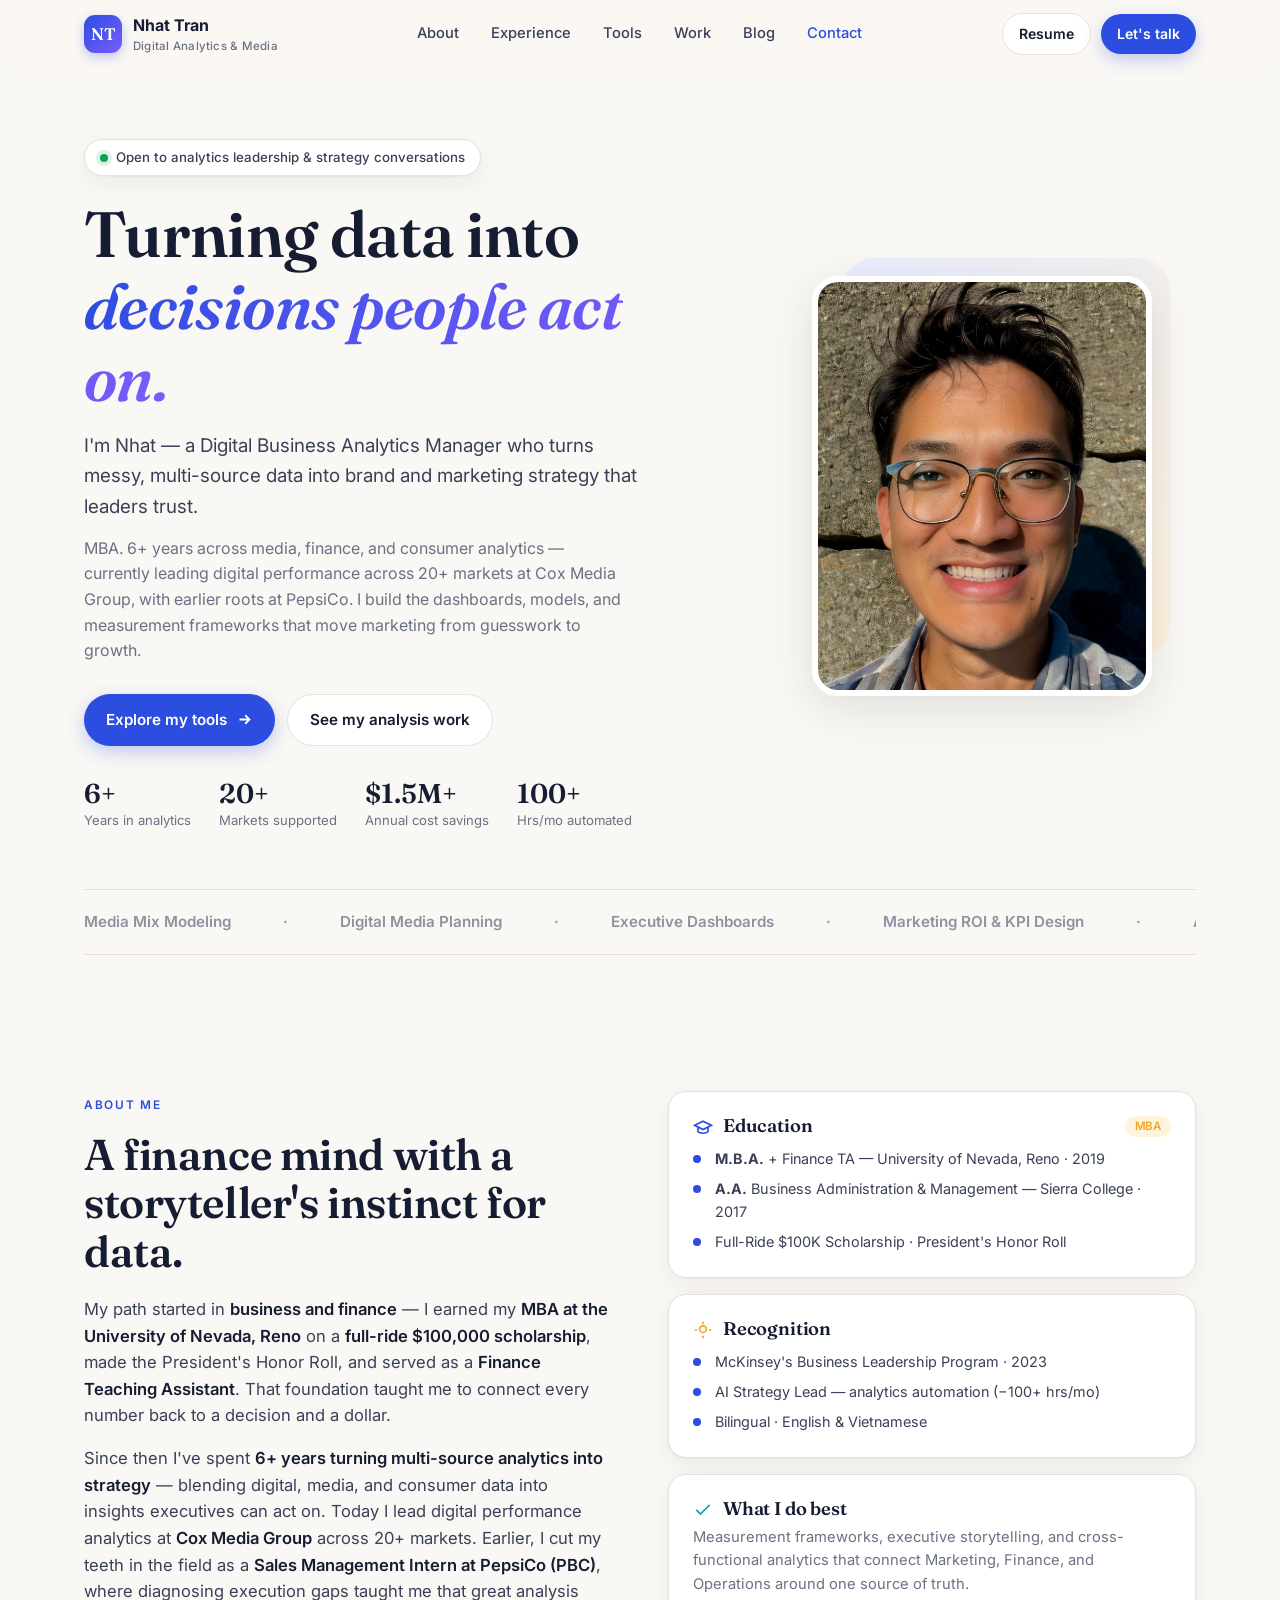
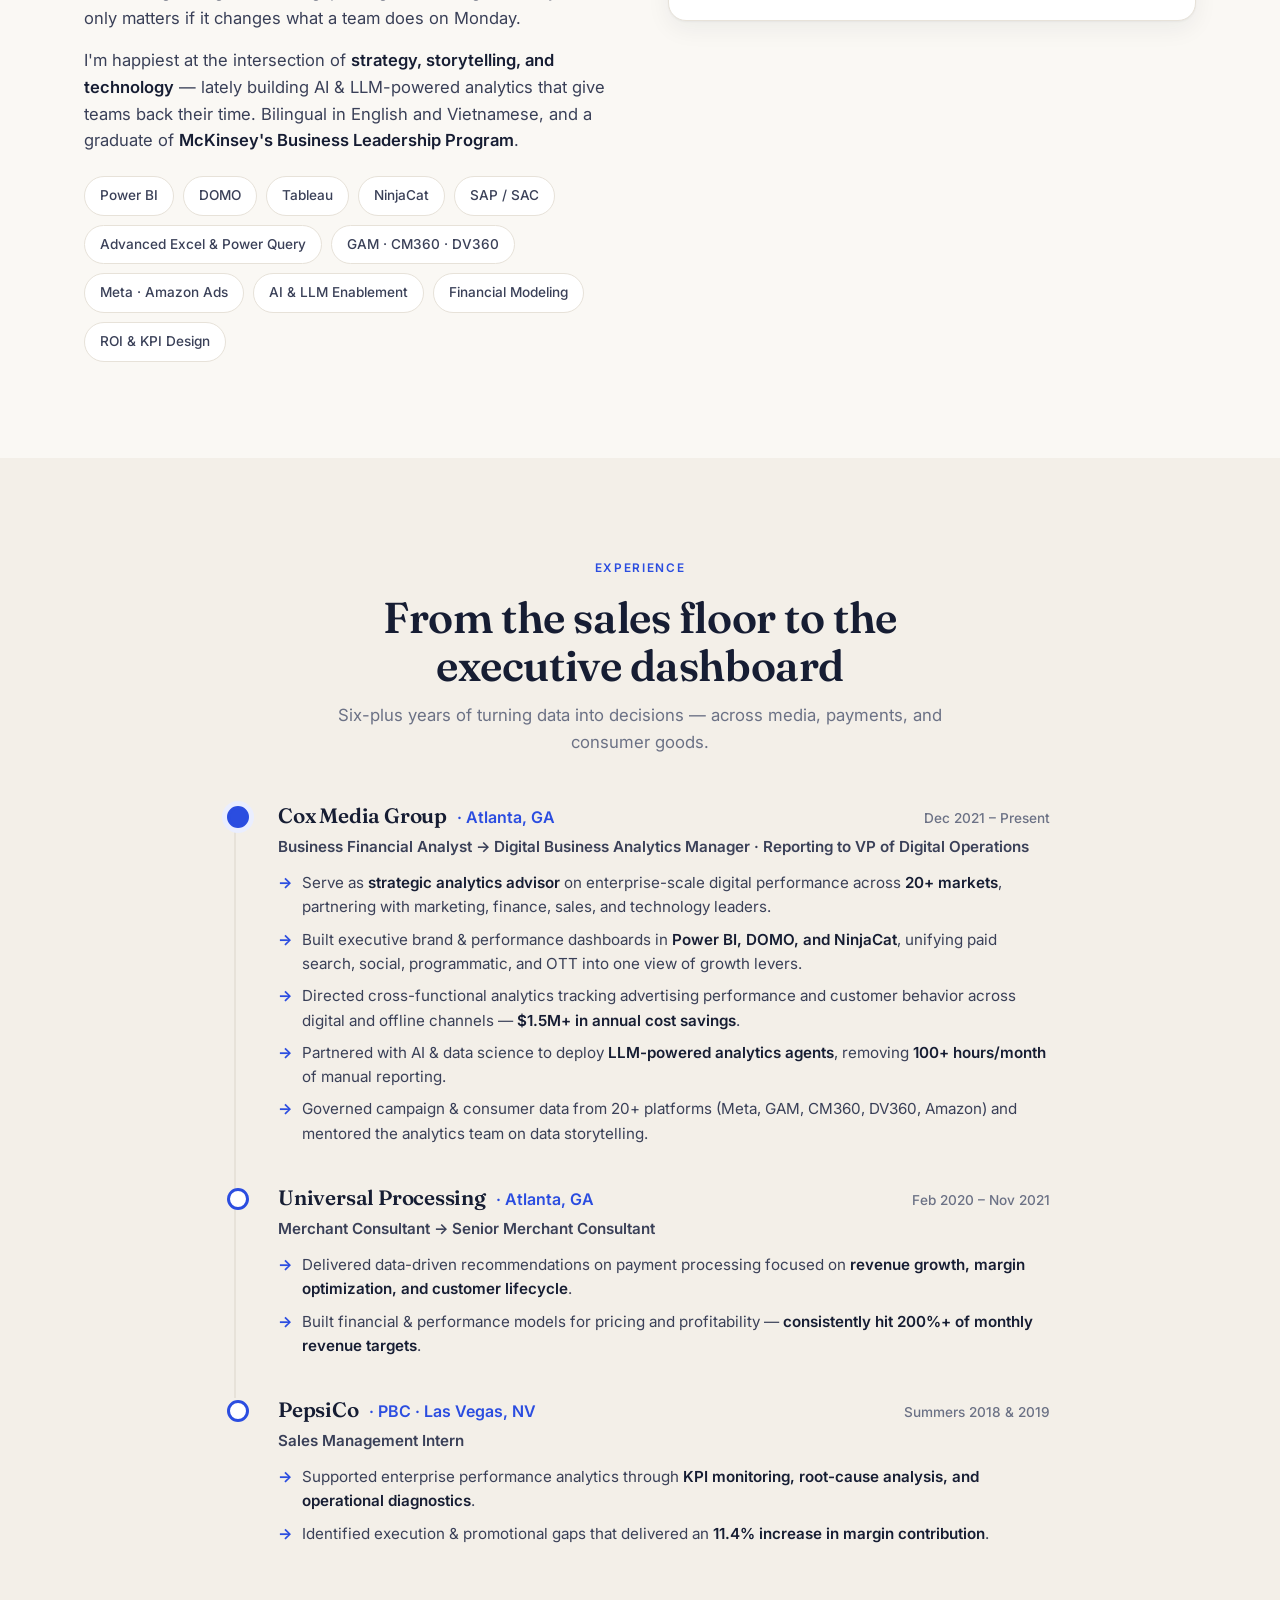
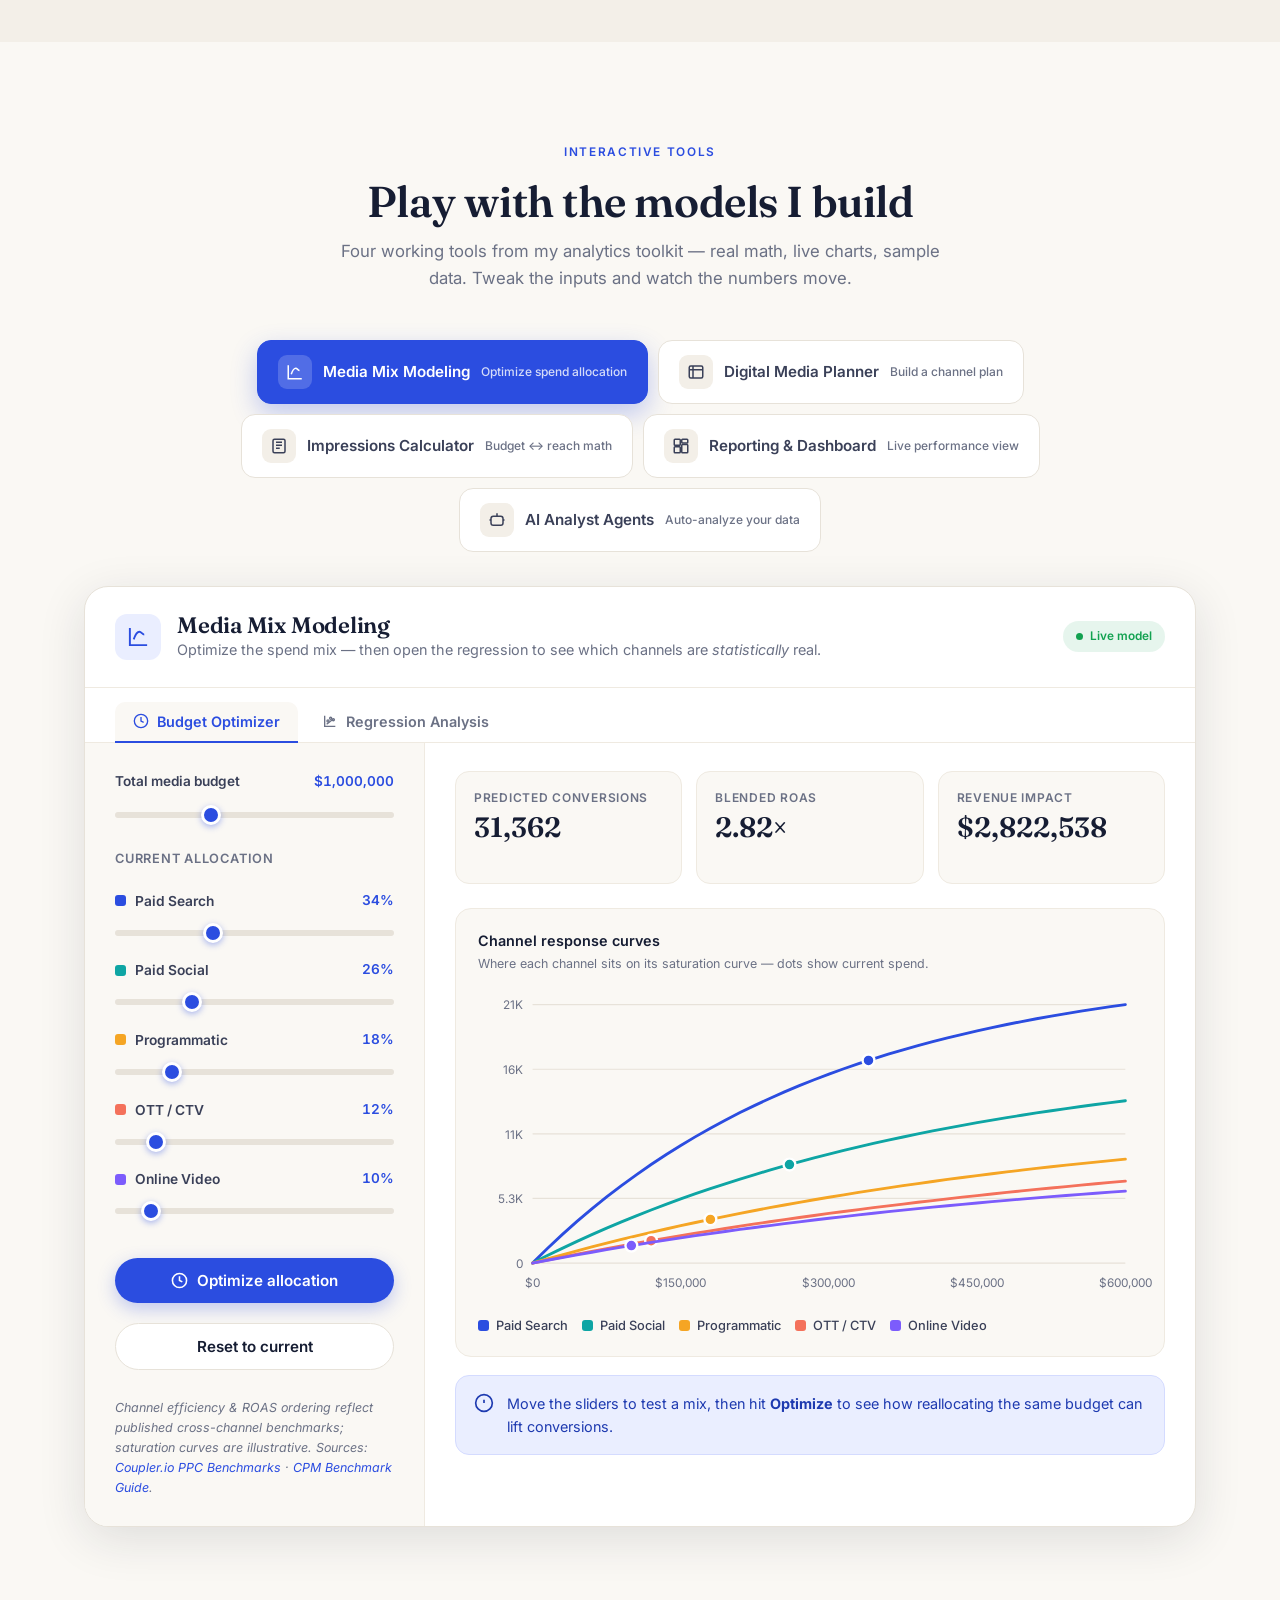
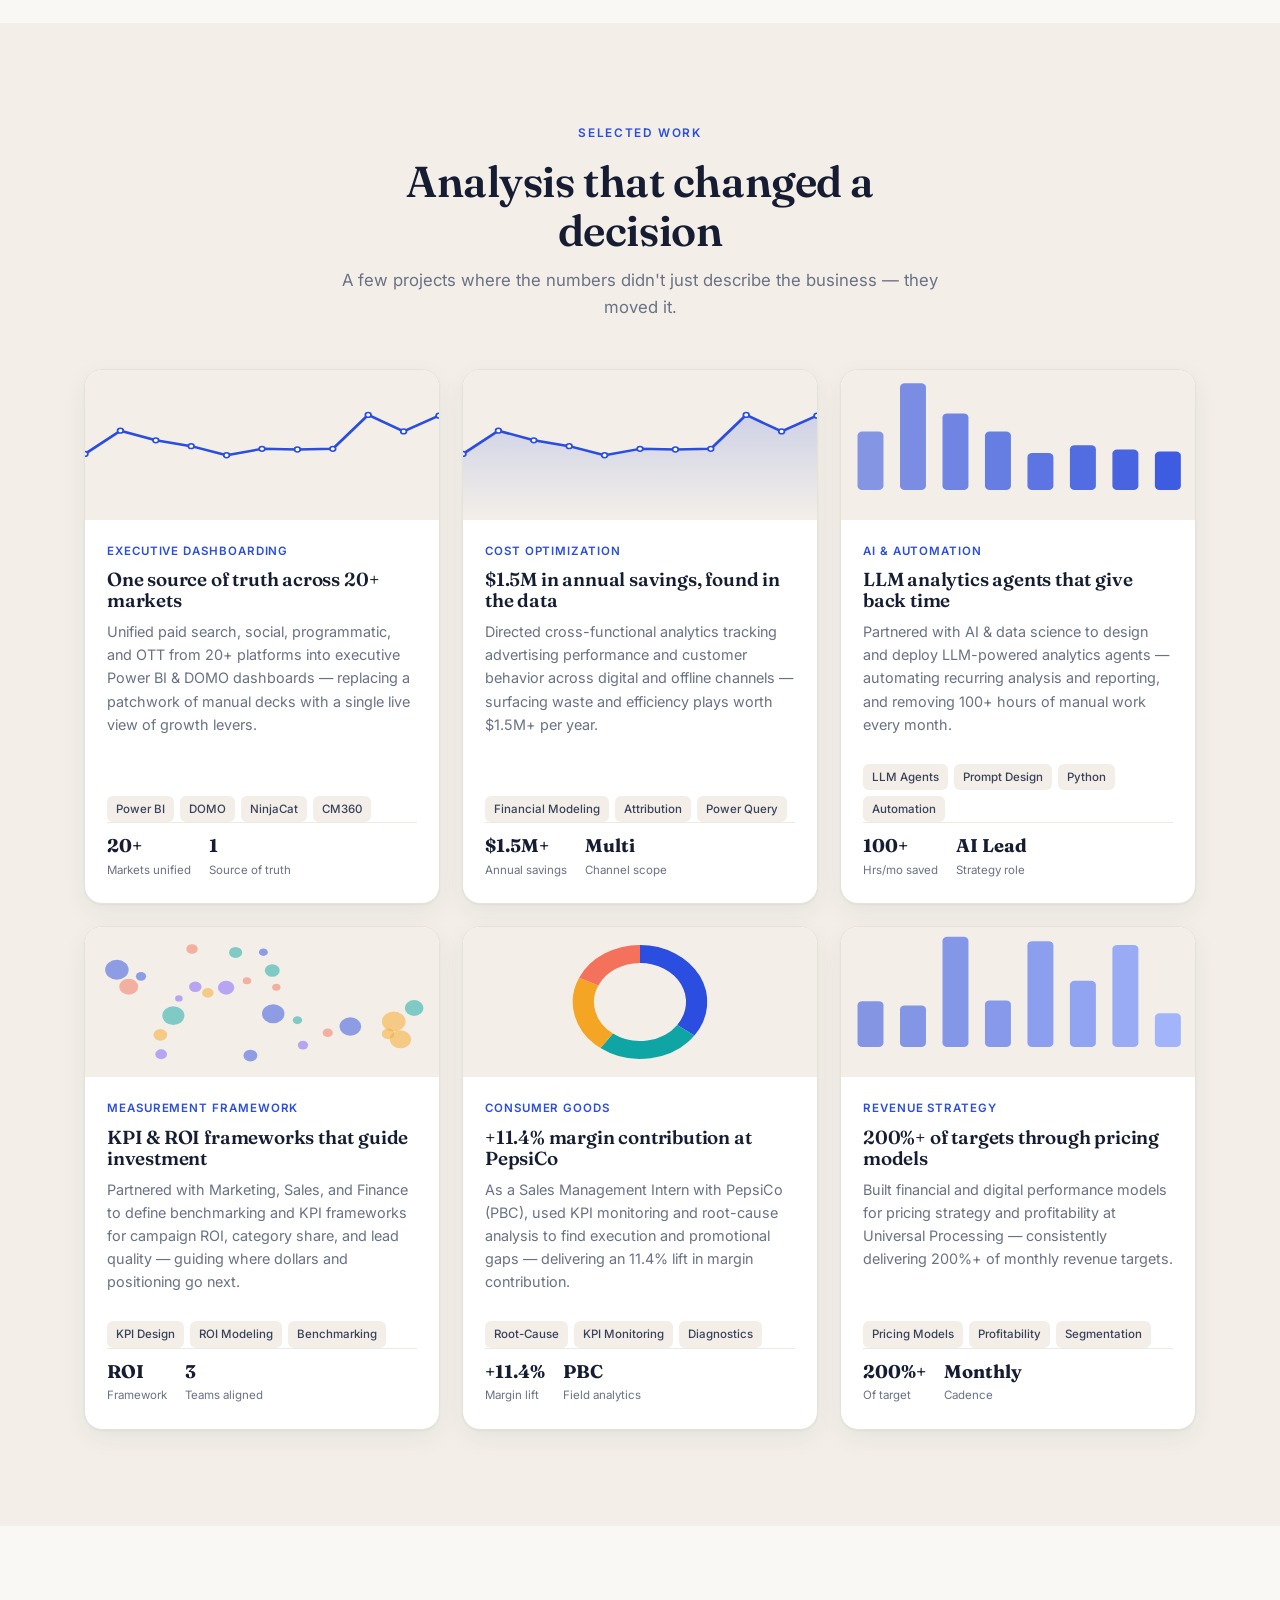
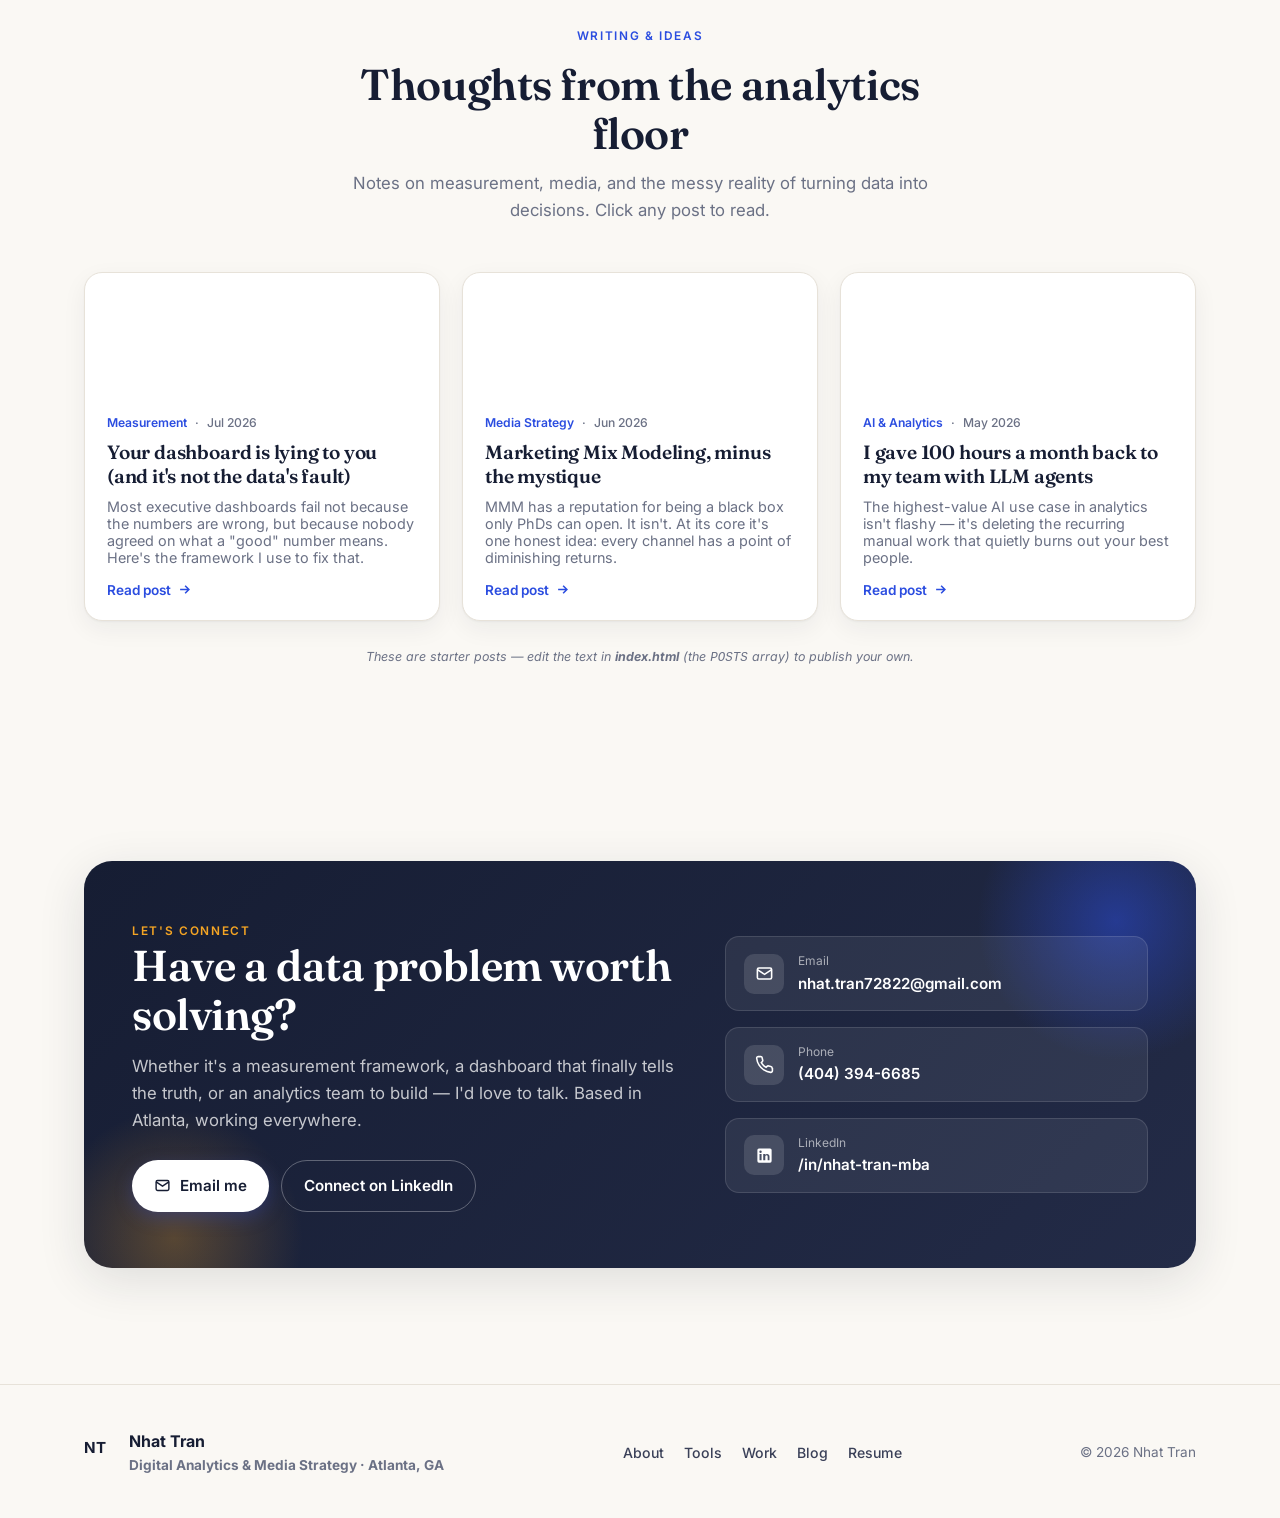
==== commit e2482fb9: "Remove floating badges from hero portrait Removes the "Power BI · DOMO" and "MBA · Full-Ride" floati" ====
--- a/index.html
+++ b/index.html
@@ -544,16 +544,6 @@
       </div>
       <div class="portrait-wrap reveal">
         <img src="photo.jpg" alt="Nhat Tran" class="portrait" />
-        <div class="float-card fc-1">
-          <span class="ic" style="background:var(--brand-tint);color:var(--brand)">
-            <svg viewBox="0 0 24 24" fill="none" stroke="currentColor" stroke-width="2" style="width:18px;height:18px"><path d="M3 3v18h18"/><path d="M7 14l4-4 3 3 5-6"/></svg></span>
-          <div>Power BI · DOMO<small>Executive dashboards</small></div>
-        </div>
-        <div class="float-card fc-2">
-          <span class="ic" style="background:var(--amber-tint);color:var(--amber)">
-            <svg viewBox="0 0 24 24" fill="none" stroke="currentColor" stroke-width="2" style="width:18px;height:18px"><path d="M12 2a10 10 0 100 20 10 10 0 000-20z"/><path d="M12 6v6l4 2"/></svg></span>
-          <div>MBA · Full-Ride<small>President's Honor Roll</small></div>
-        </div>
       </div>
     </div>
 
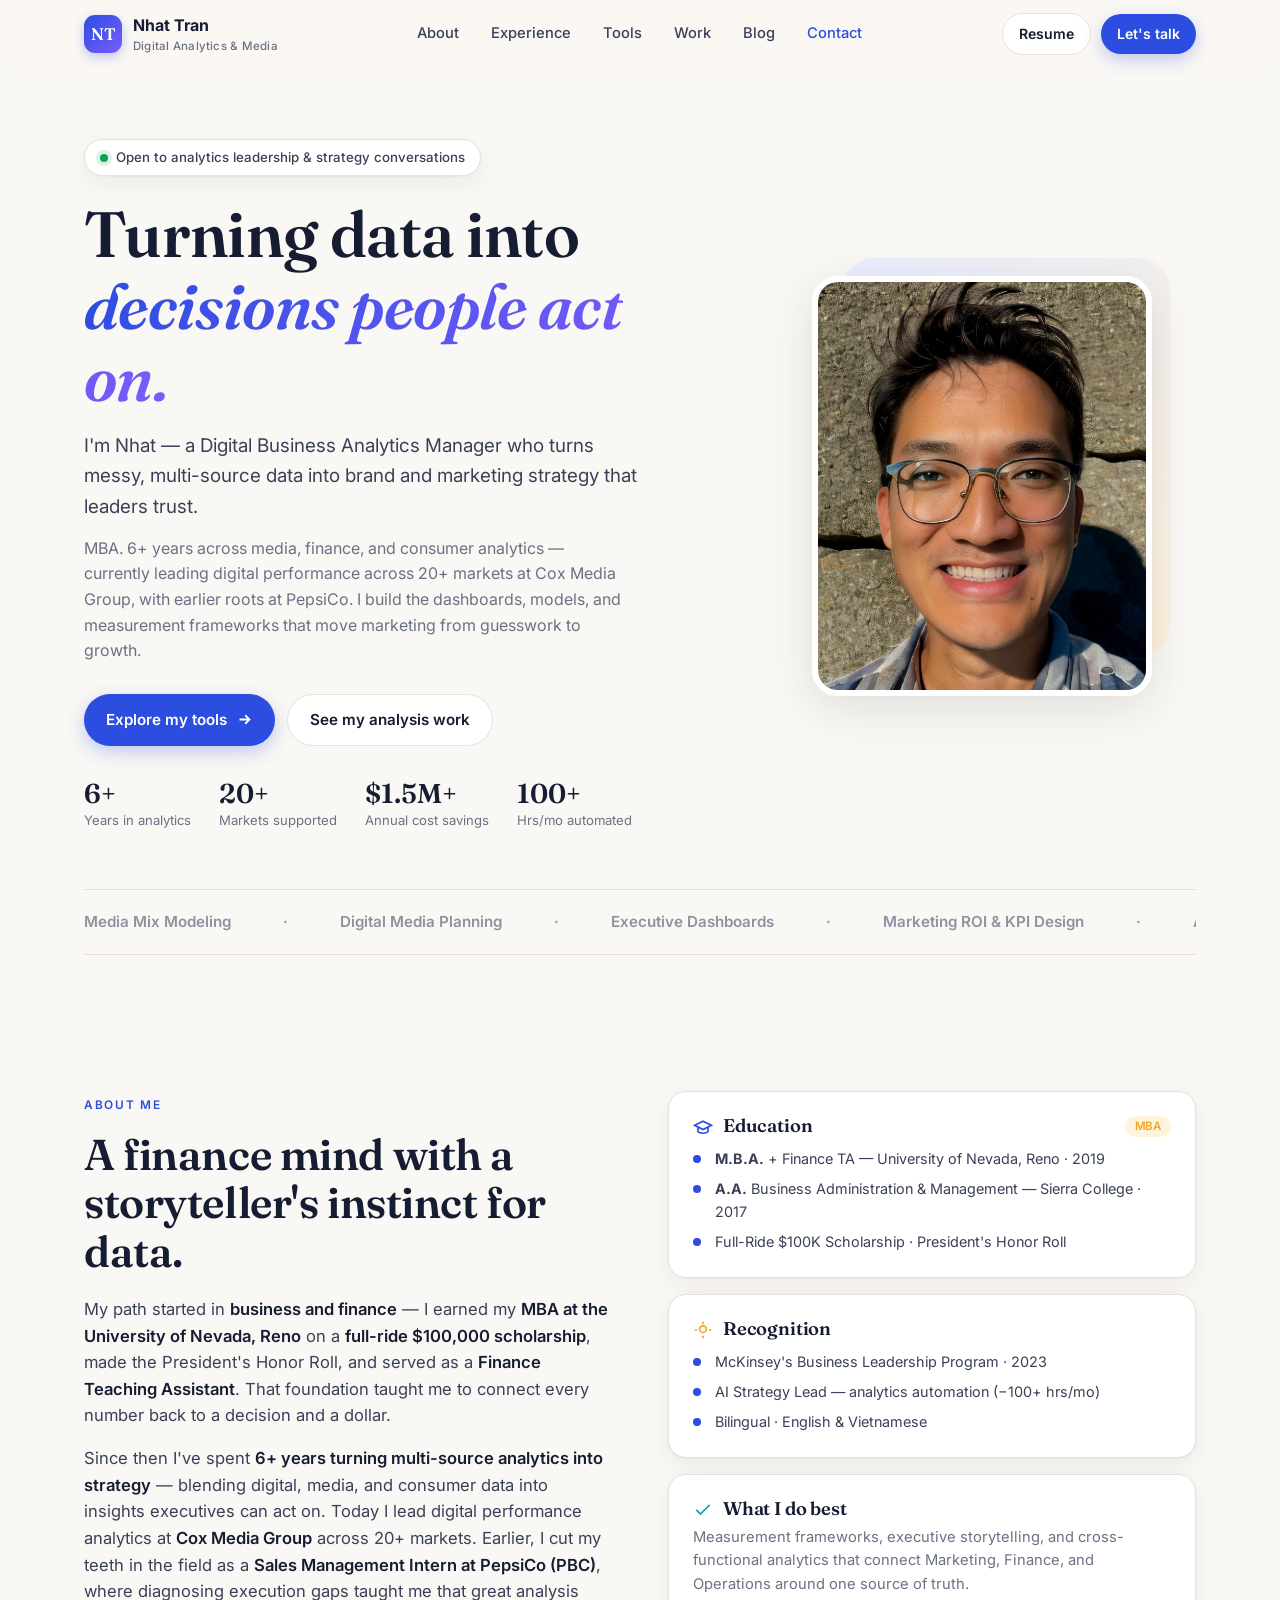
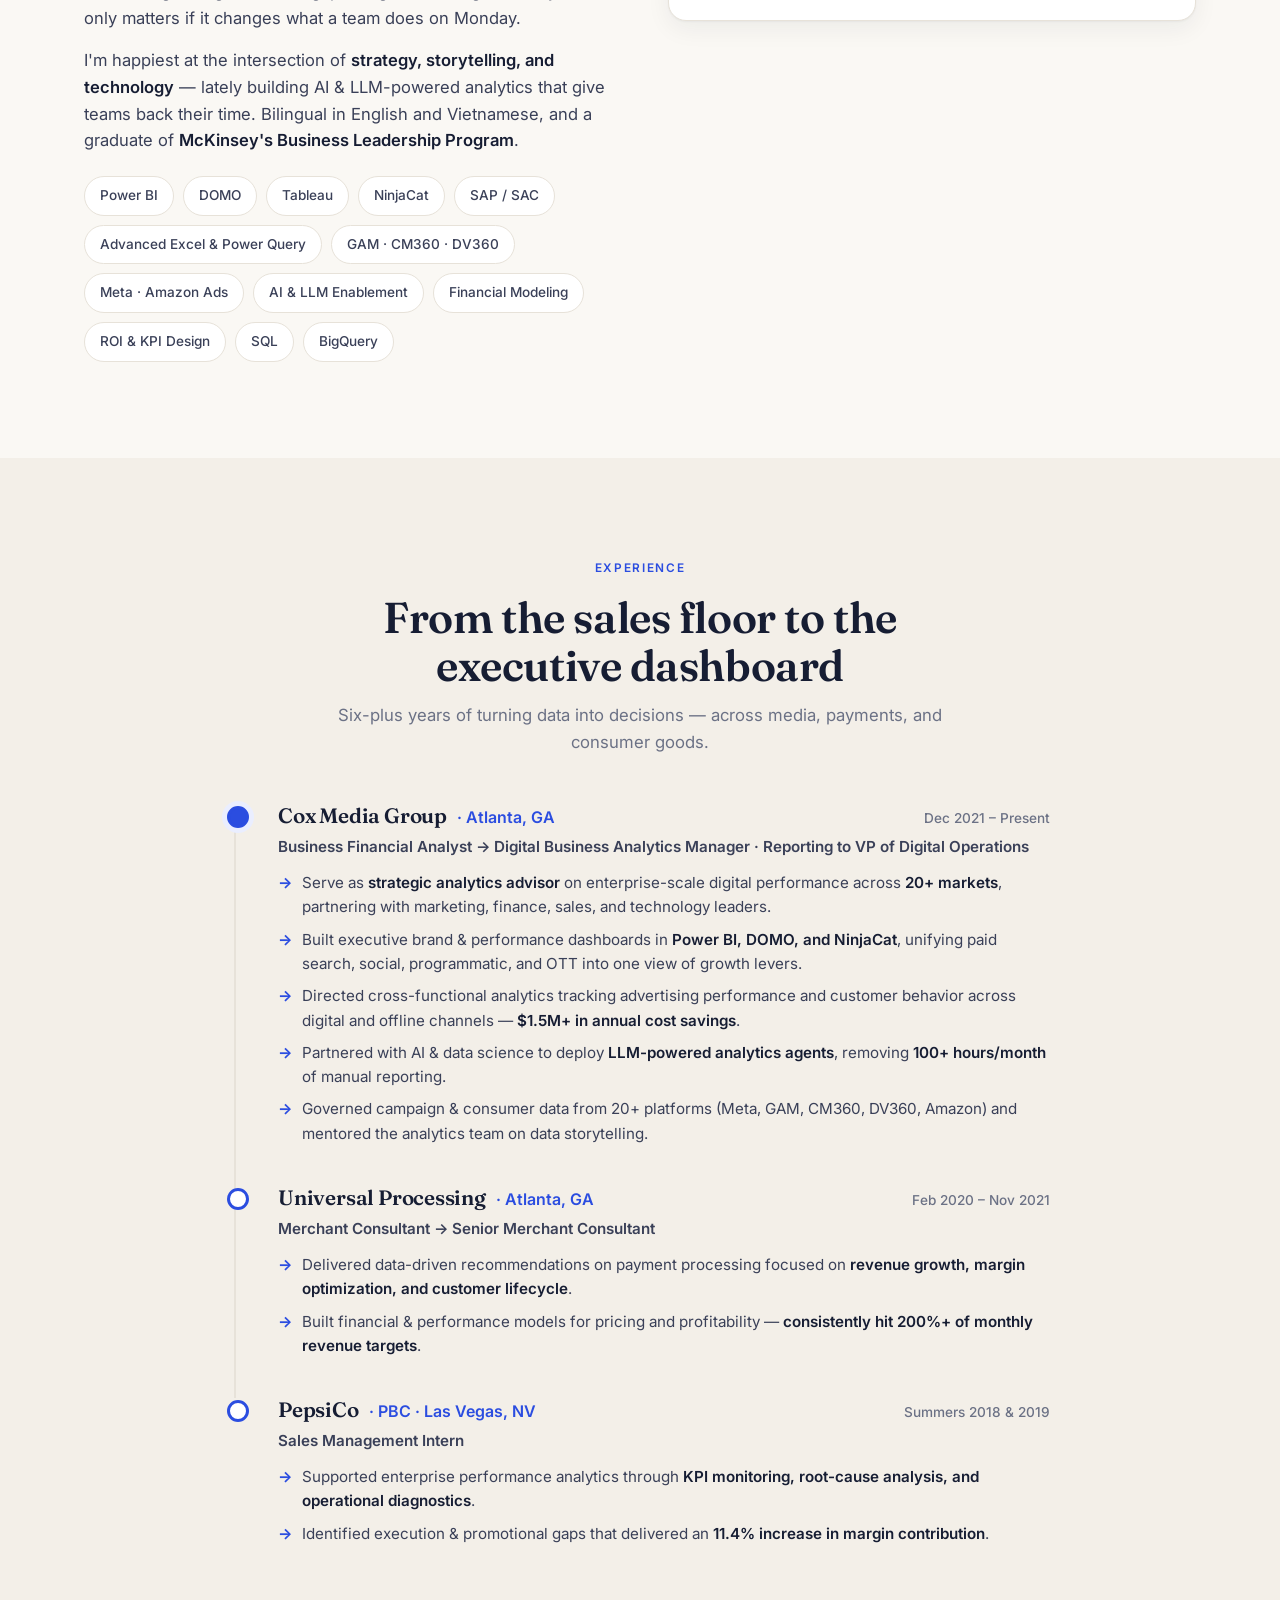
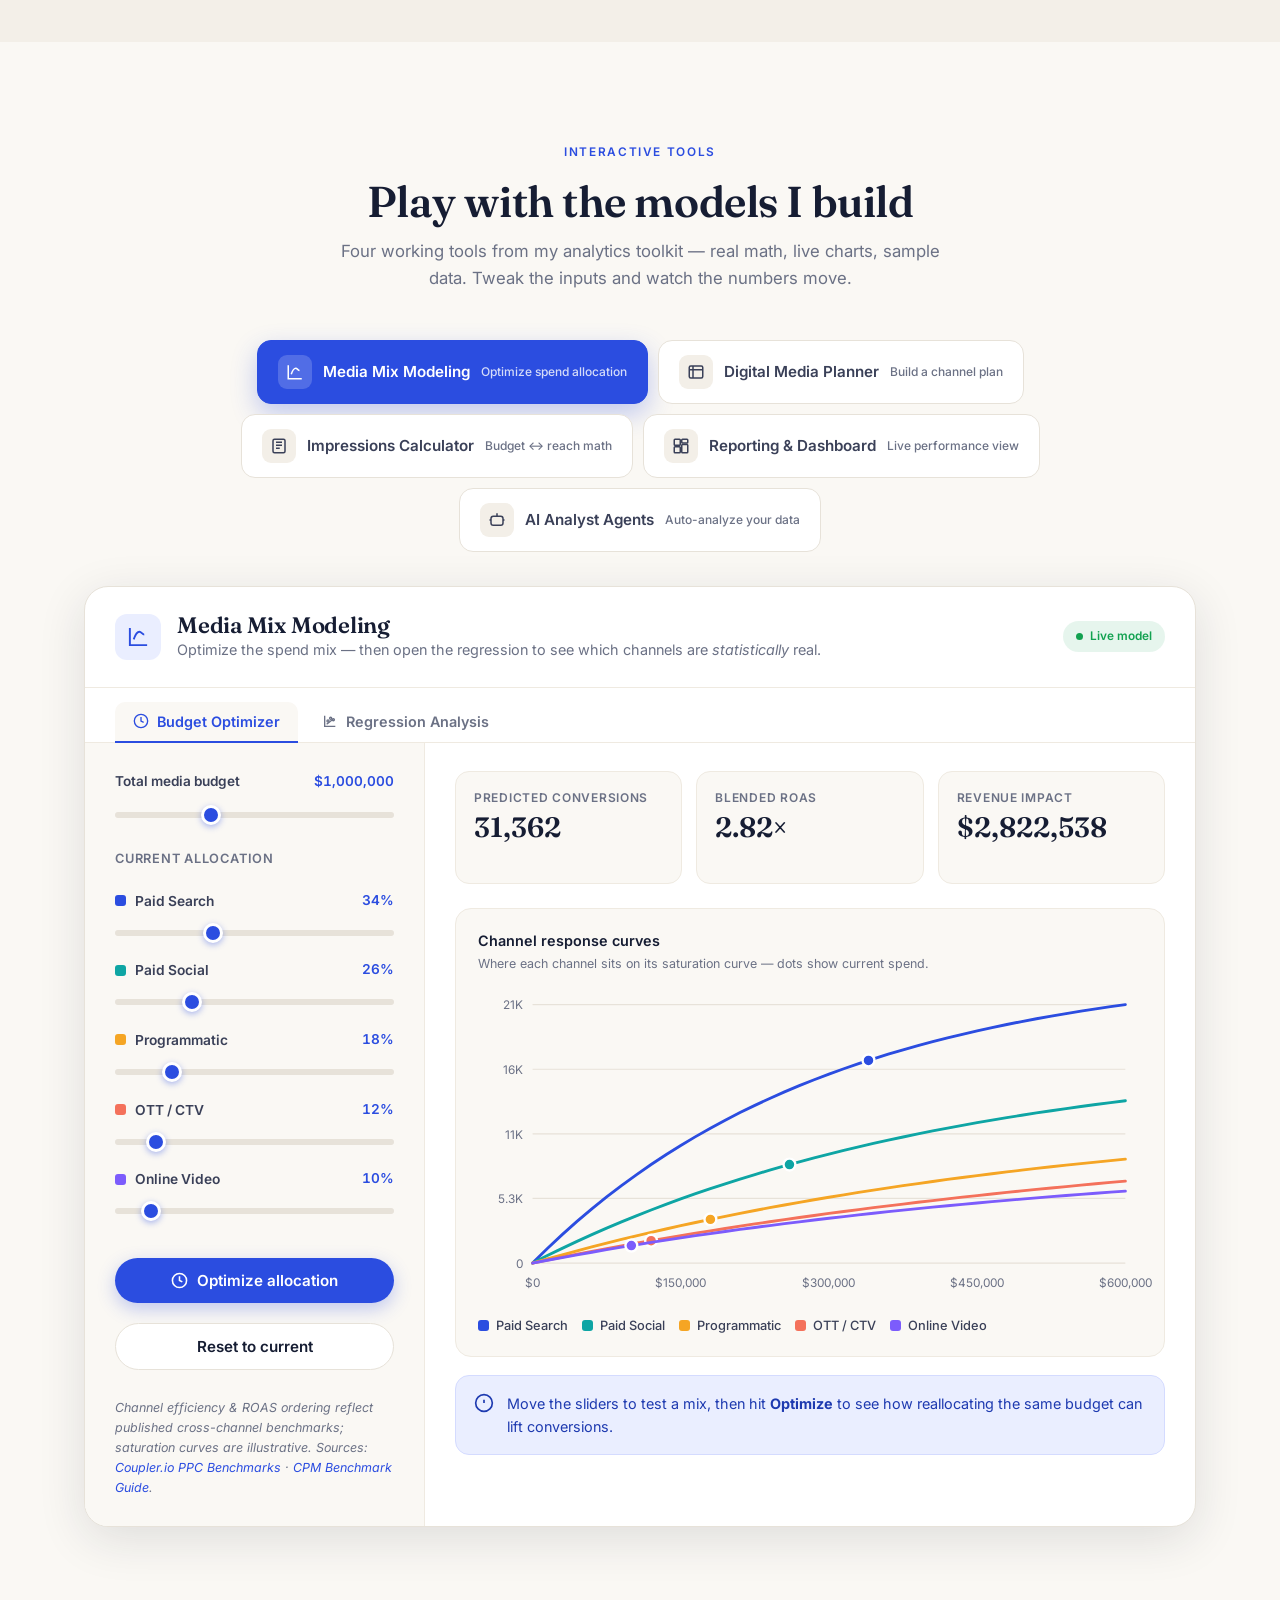
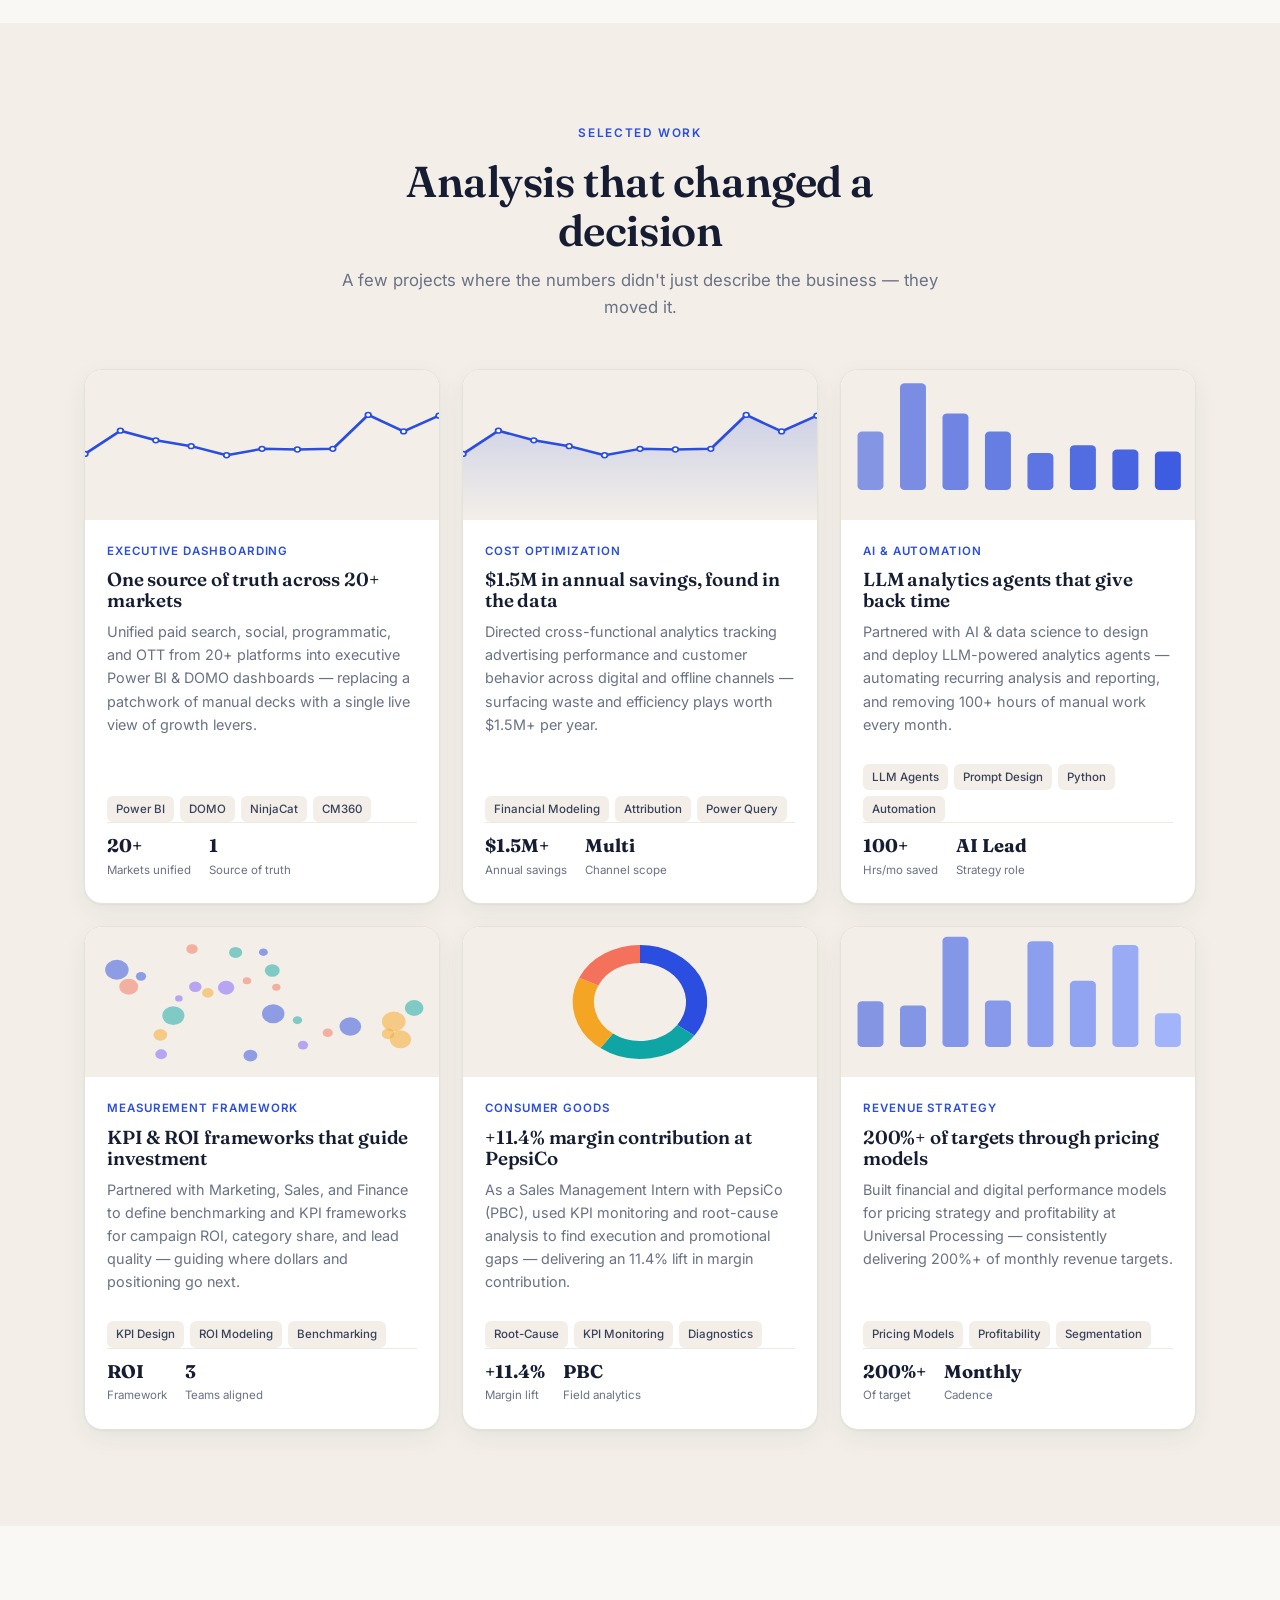
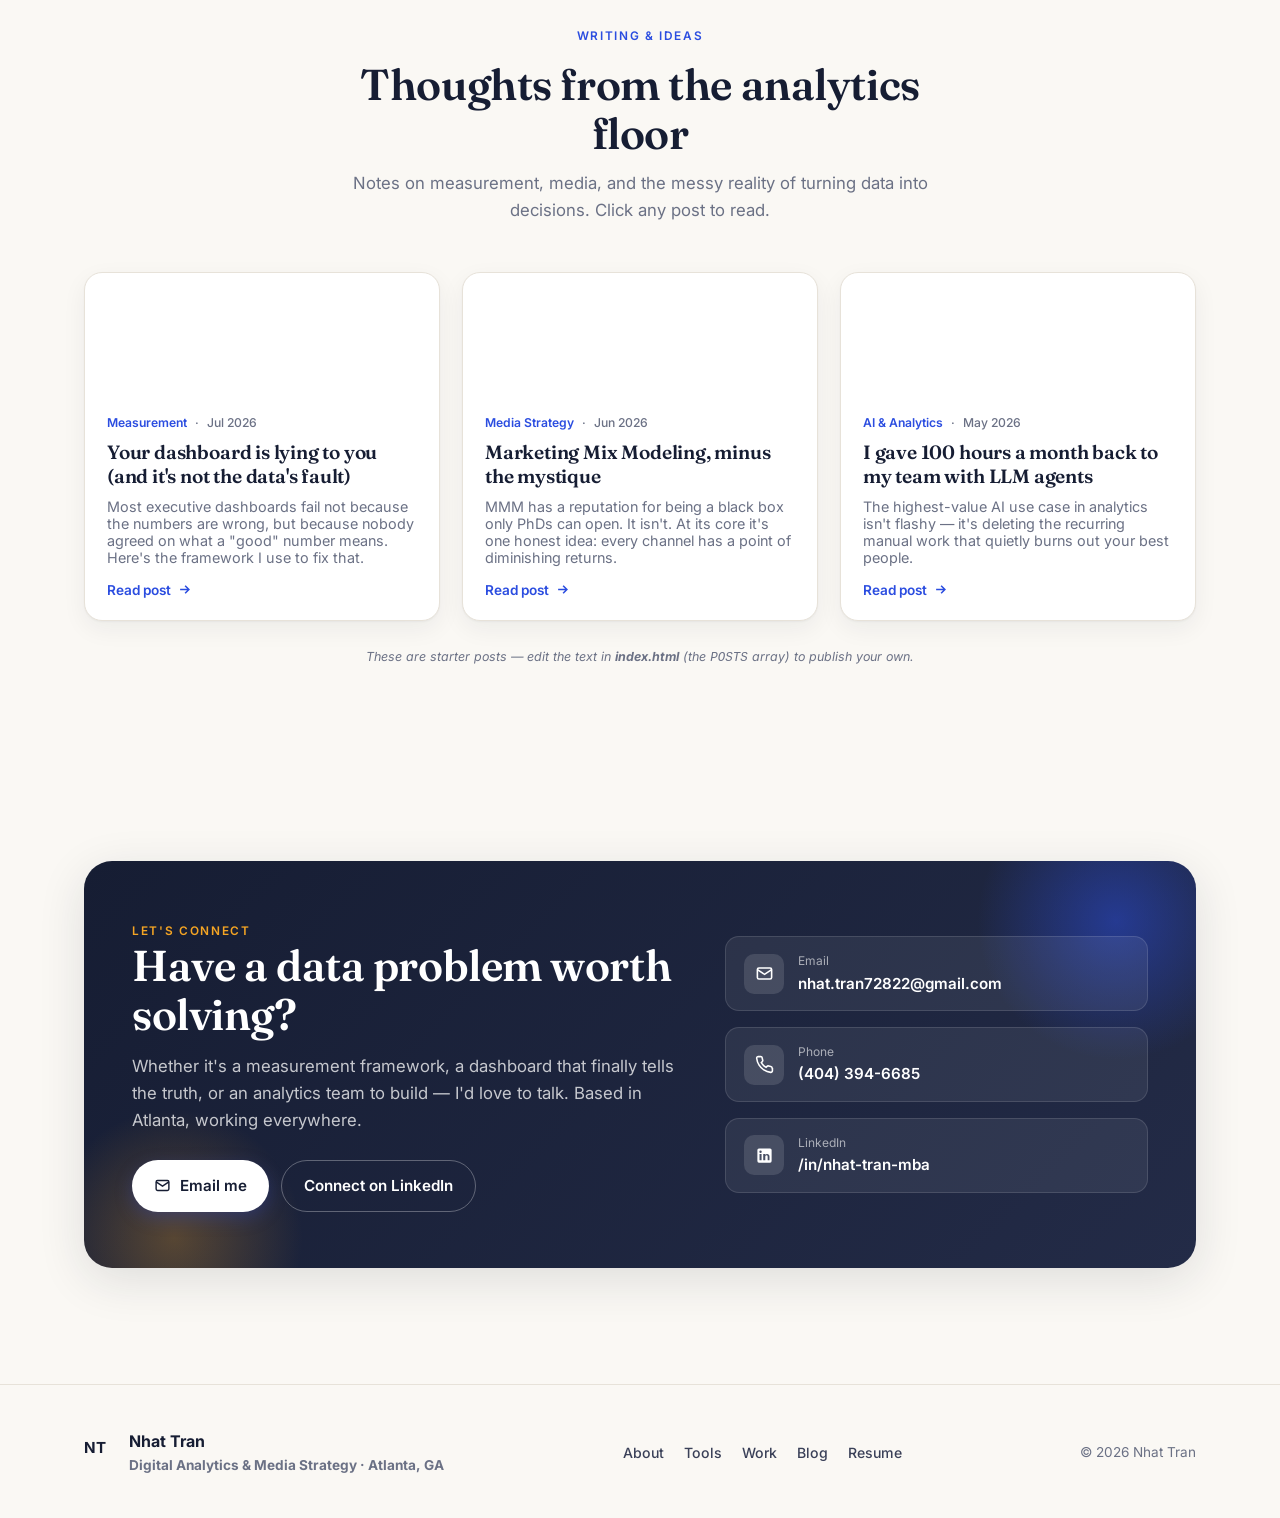
==== commit 557dcc11: "Add GA4 tracking tag and SQL/BigQuery skills Co-Authored-By: Claude Sonnet 5 <noreply@anthropic.com>" ====
--- a/index.html
+++ b/index.html
@@ -1,6 +1,15 @@
 <!DOCTYPE html>
 <html lang="en">
 <head>
+<!-- Google tag (gtag.js) -->
+<script async src="https://www.googletagmanager.com/gtag/js?id=G-7ZLRGKC240"></script>
+<script>
+  window.dataLayer = window.dataLayer || [];
+  function gtag(){dataLayer.push(arguments);}
+  gtag('js', new Date());
+
+  gtag('config', 'G-7ZLRGKC240');
+</script>
 <meta charset="UTF-8" />
 <meta name="viewport" content="width=device-width, initial-scale=1.0" />
 <title>Nhat Tran — Digital Analytics & Media Strategy</title>
@@ -571,6 +580,7 @@
           <span class="pill">NinjaCat</span><span class="pill">SAP / SAC</span><span class="pill">Advanced Excel &amp; Power Query</span>
           <span class="pill">GAM · CM360 · DV360</span><span class="pill">Meta · Amazon Ads</span><span class="pill">AI &amp; LLM Enablement</span>
           <span class="pill">Financial Modeling</span><span class="pill">ROI &amp; KPI Design</span>
+          <span class="pill">SQL</span><span class="pill">BigQuery</span>
         </div>
       </div>
       <div class="about-cards reveal">
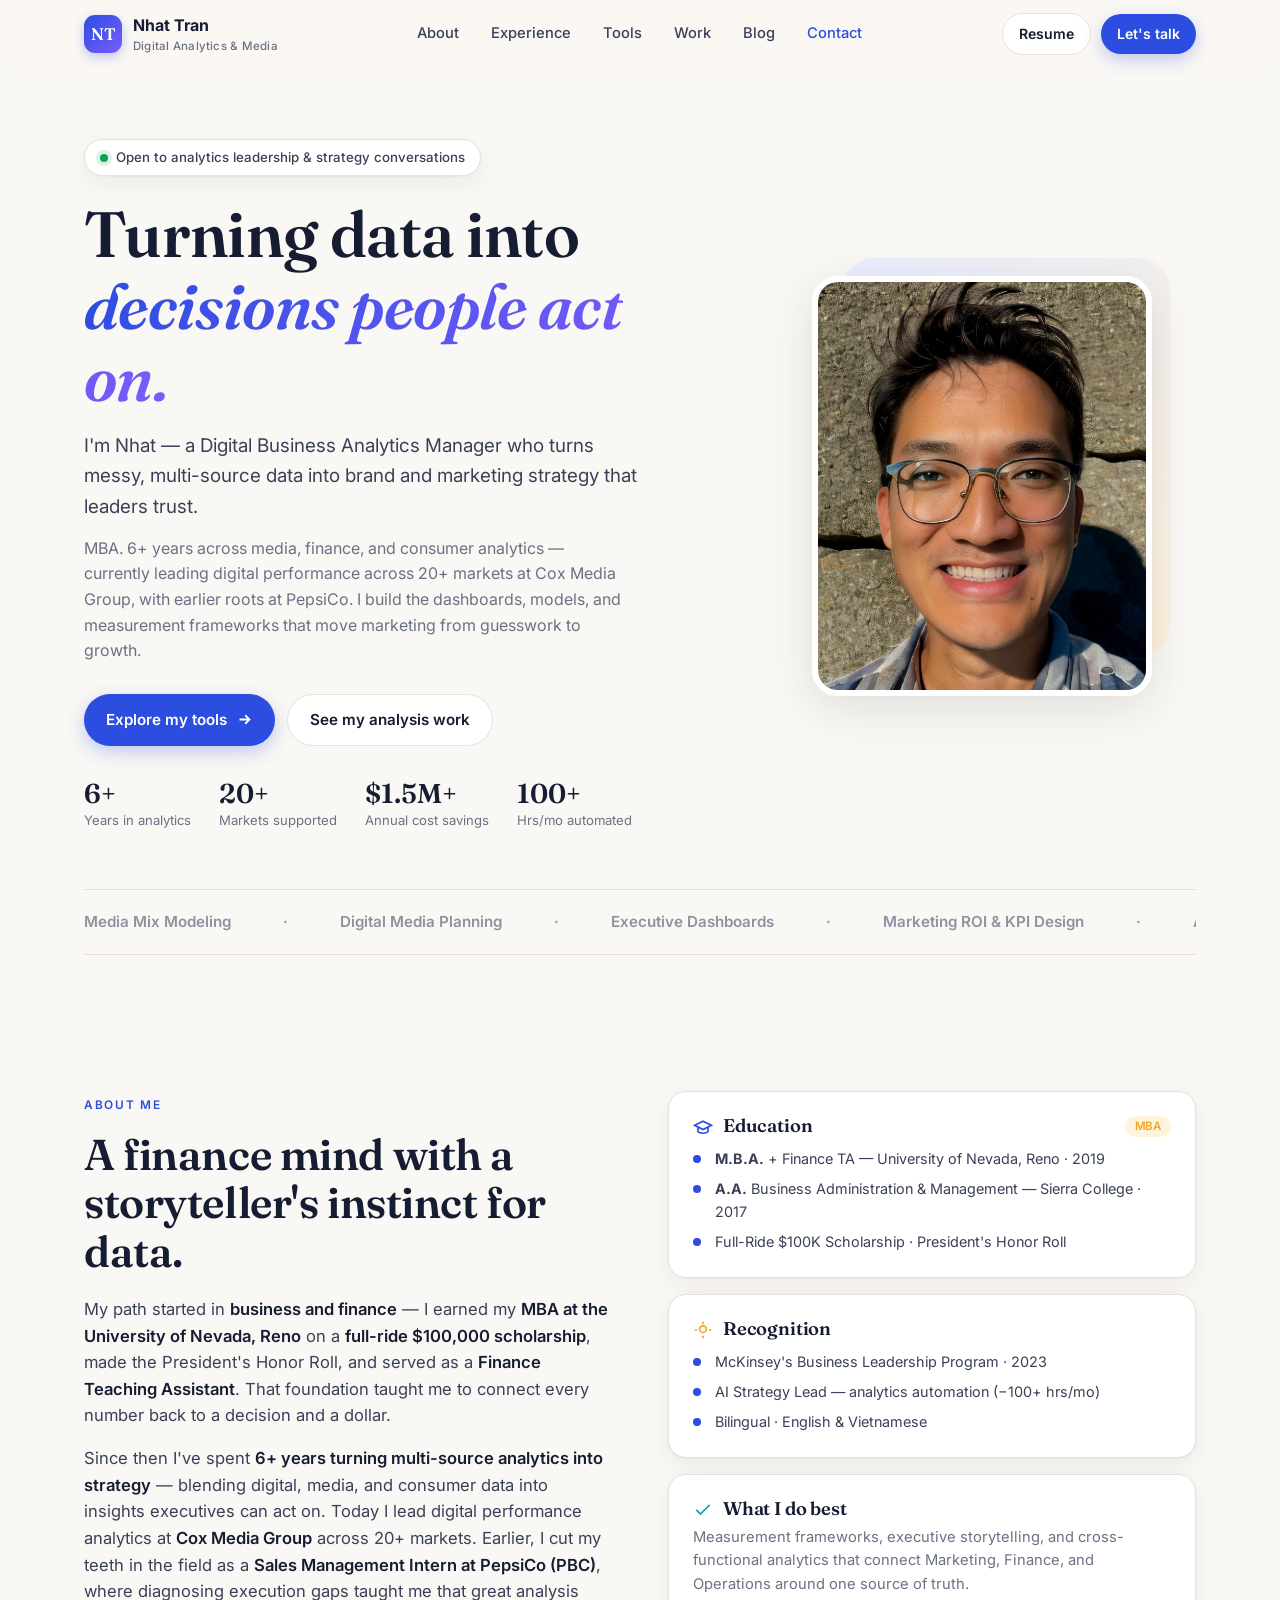
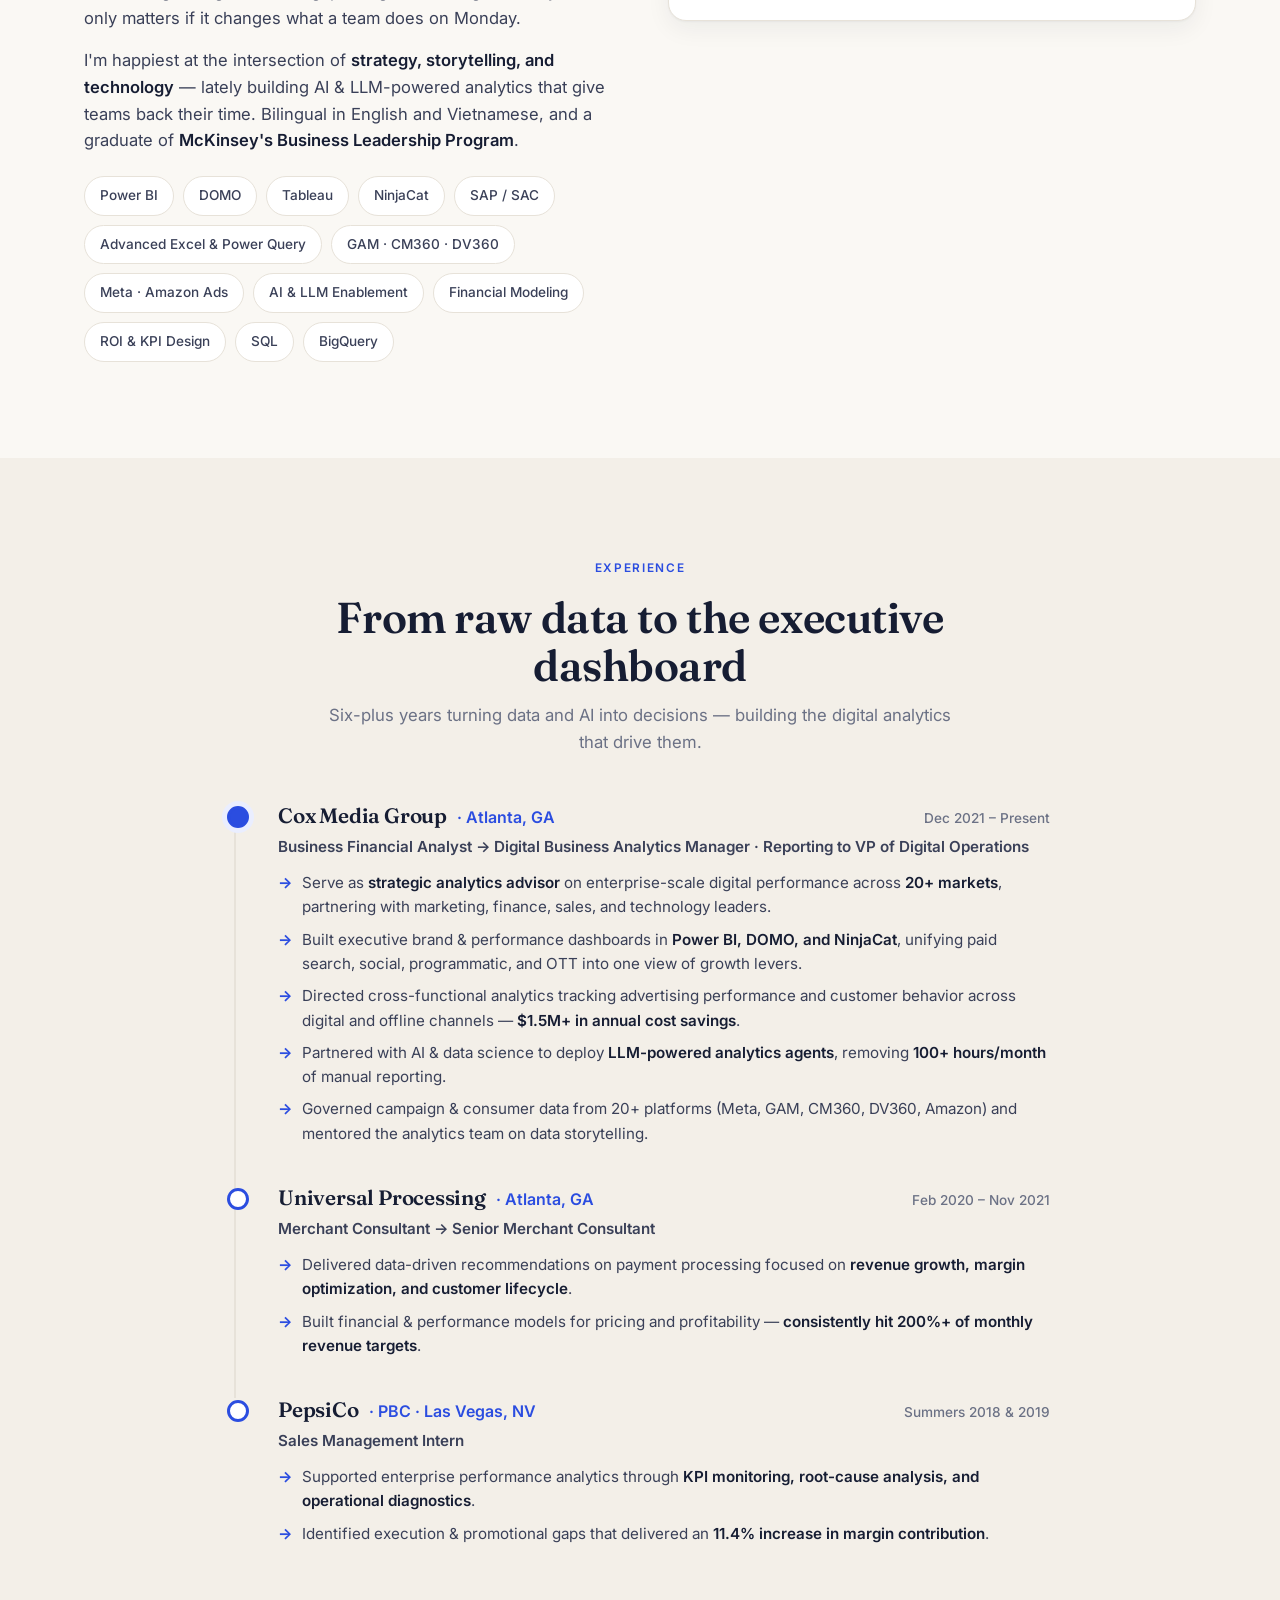
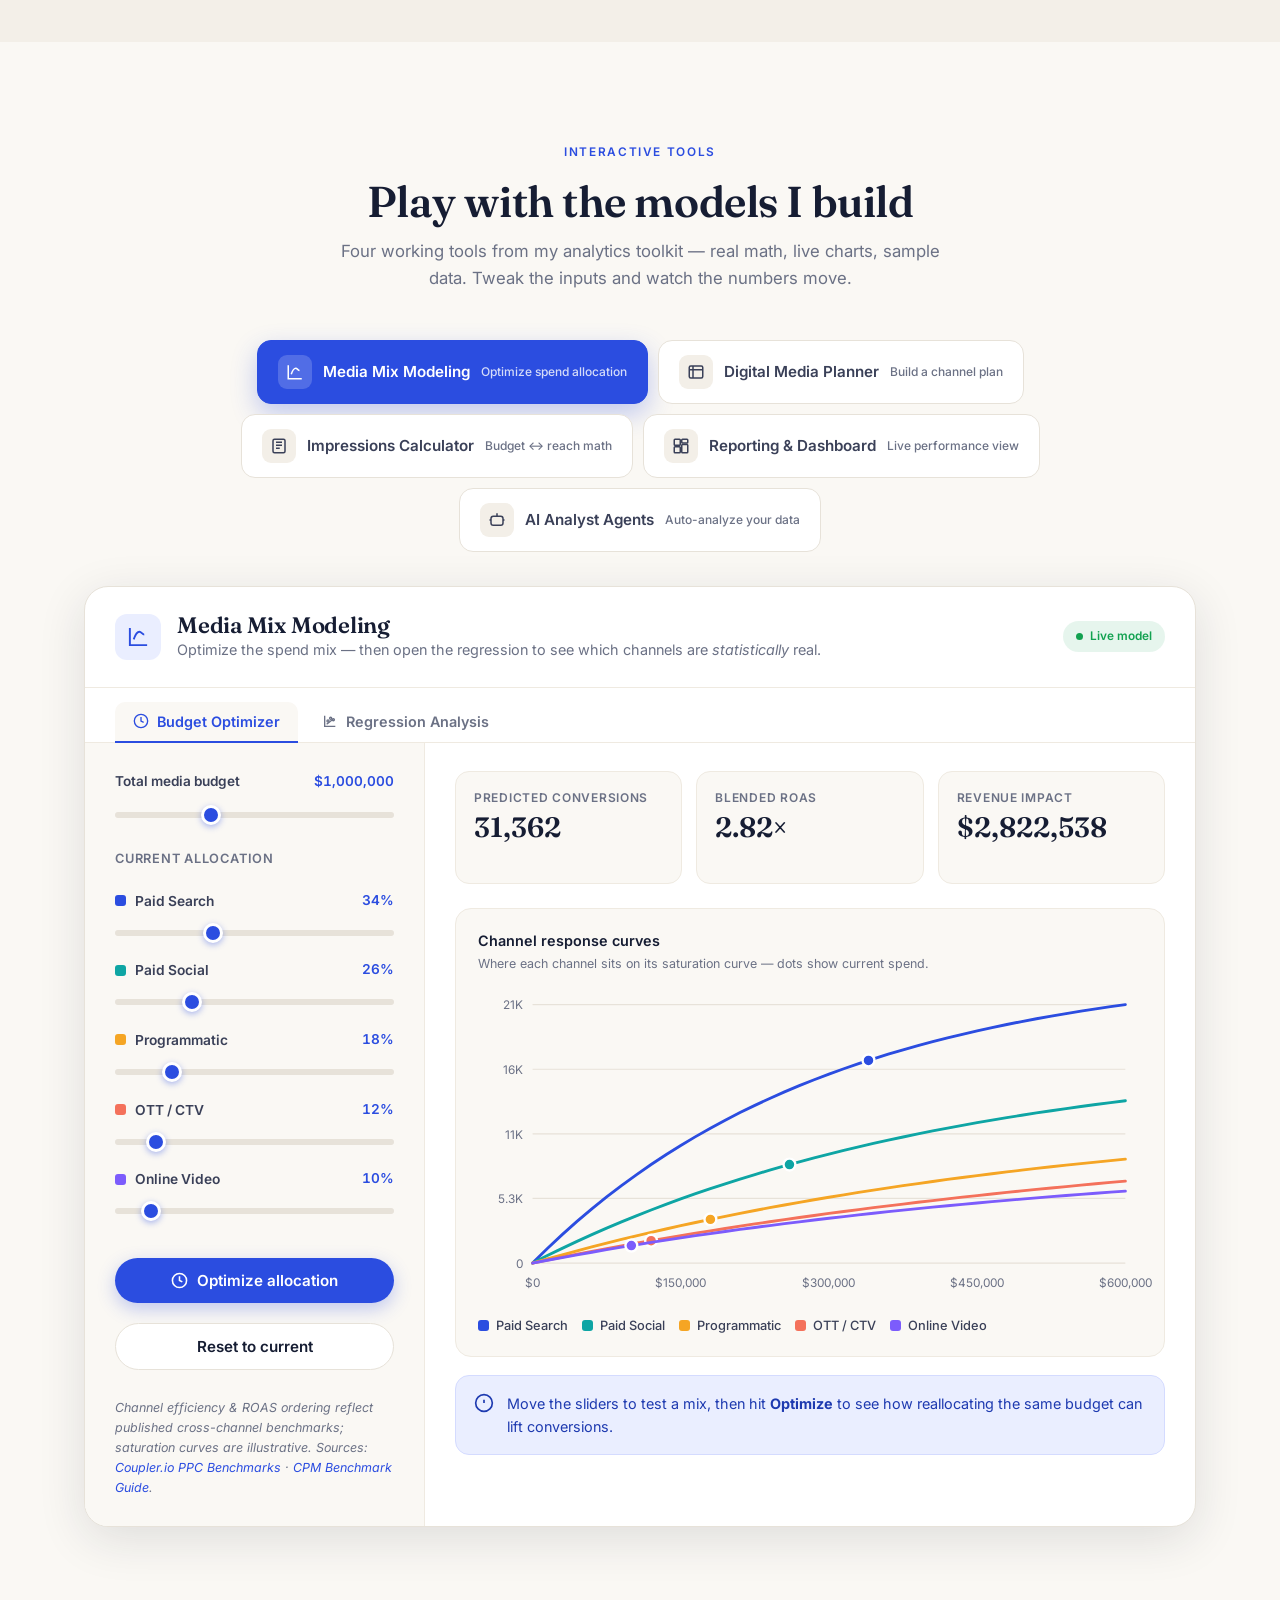
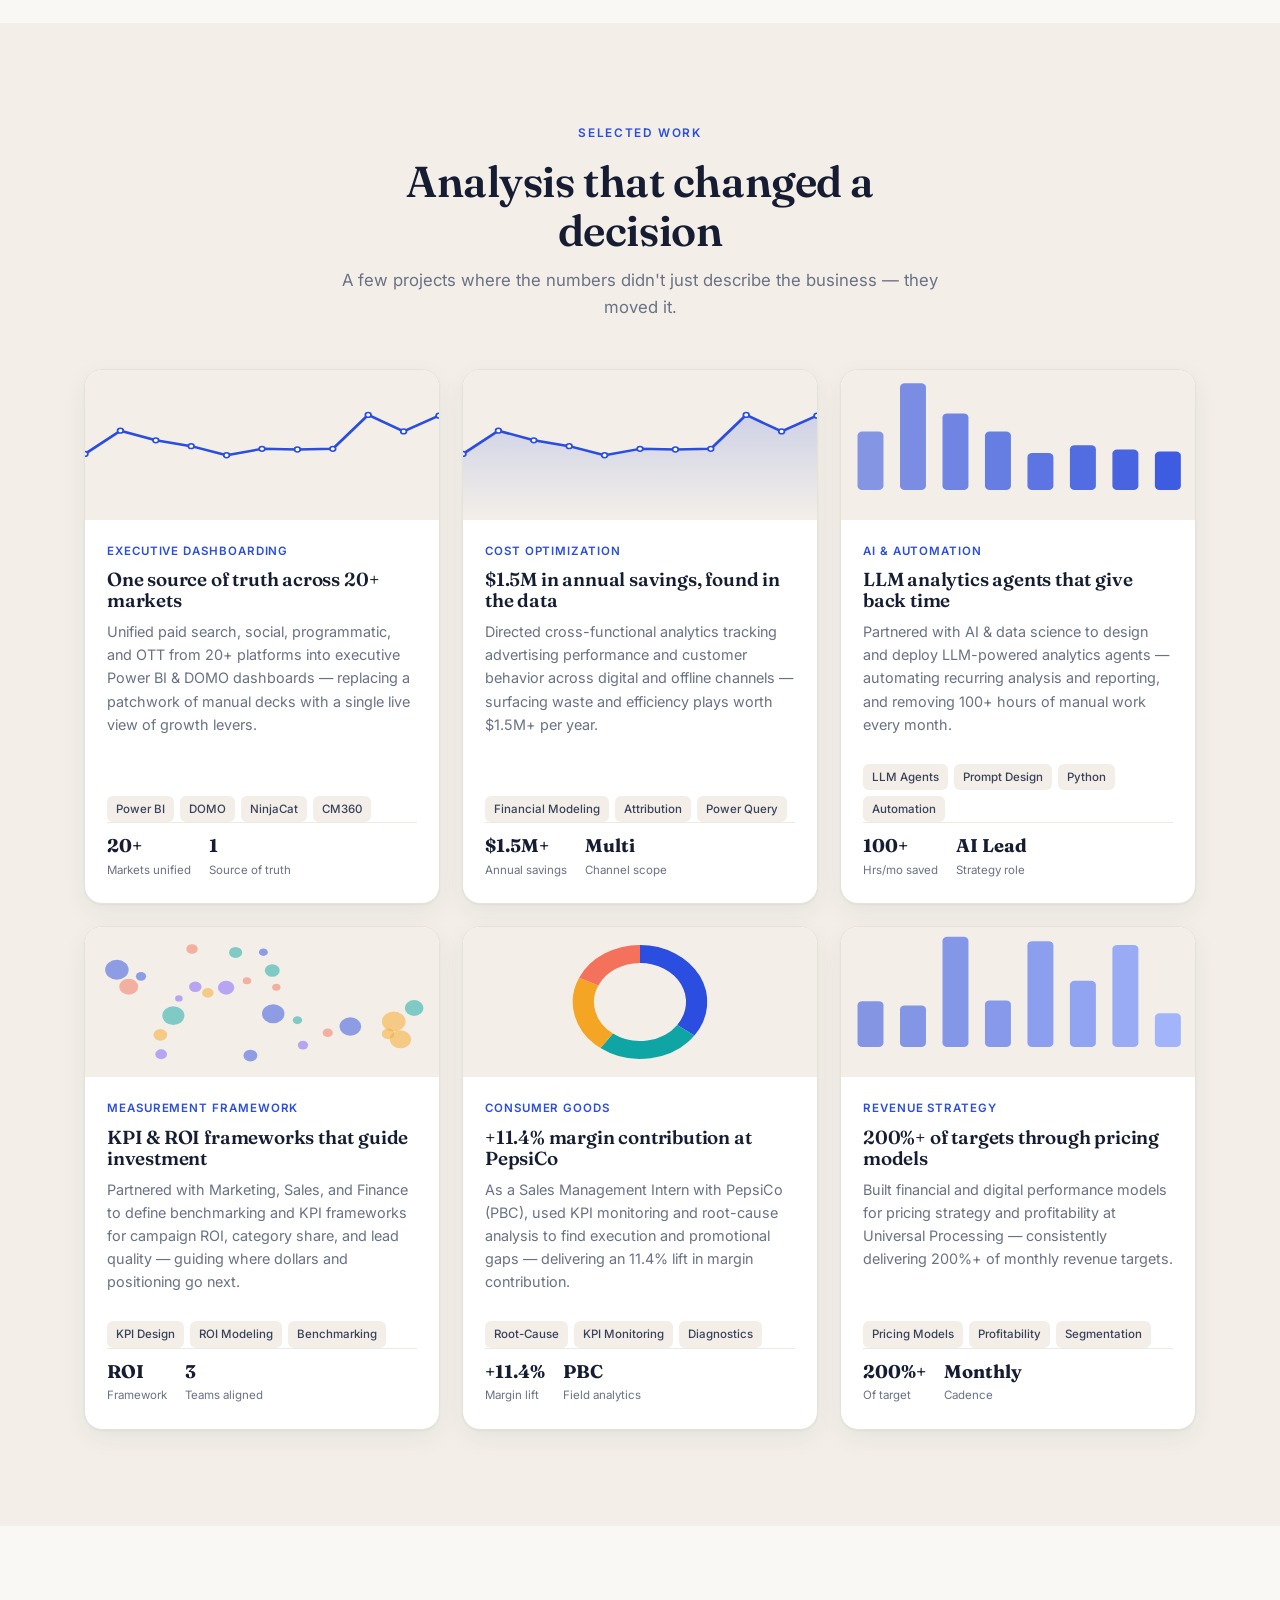
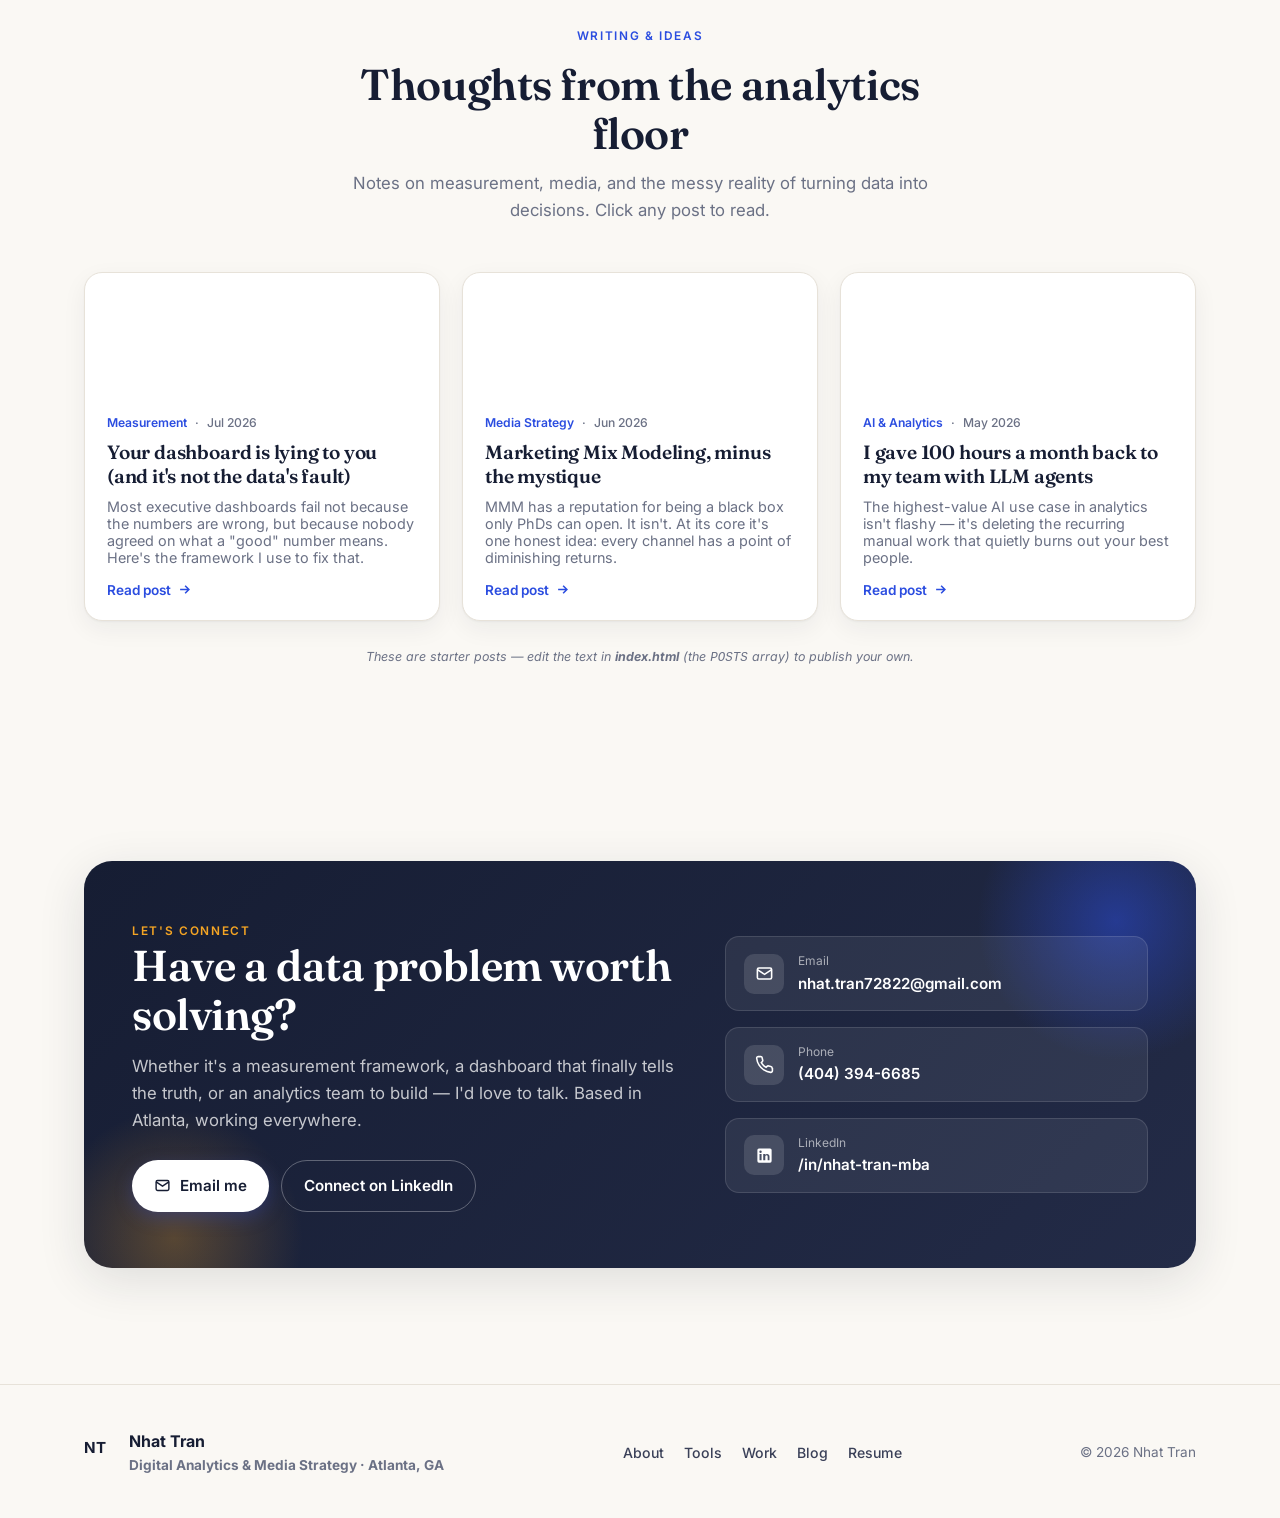
==== commit 9f1a51f4: "Improve SEO: structured data, meta tags, robots.txt, sitemap Add JSON-LD Person/WebSite schema, Open" ====
--- a/index.html
+++ b/index.html
@@ -12,11 +12,67 @@
 </script>
 <meta charset="UTF-8" />
 <meta name="viewport" content="width=device-width, initial-scale=1.0" />
-<title>Nhat Tran — Digital Analytics & Media Strategy</title>
-<meta name="description" content="Nhat Tran — MBA, Digital Business Analytics Manager at Cox Media Group. Turning multi-source data into brand and marketing strategy. Analytics work, interactive media tools, and industry writing." />
+<title>Nhat Tran — Digital Analytics & AI Marketing Strategist</title>
+<meta name="description" content="Nhat Tran is a Digital Analytics Manager and AI-for-marketing strategist building media mix models, executive dashboards, and LLM-powered analytics tools. MBA, Cox Media Group." />
+<meta name="robots" content="index, follow" />
+<link rel="canonical" href="https://nhattran.co/" />
+
+<!-- Open Graph / AI & social crawlers -->
+<meta property="og:type" content="profile" />
+<meta property="og:site_name" content="Nhat Tran — Digital Analytics & AI Marketing" />
+<meta property="og:title" content="Nhat Tran — Digital Analytics & AI Marketing Strategist" />
+<meta property="og:description" content="Digital Business Analytics Manager turning multi-source data into marketing strategy — media mix modeling, executive dashboards, digital media planning, and AI/LLM-powered analytics tools." />
+<meta property="og:url" content="https://nhattran.co/" />
+<meta property="og:image" content="https://nhattran.co/photo.jpg" />
+<meta name="twitter:card" content="summary_large_image" />
+<meta name="twitter:title" content="Nhat Tran — Digital Analytics & AI Marketing Strategist" />
+<meta name="twitter:description" content="Media mix modeling, executive dashboards, digital media planning, and AI/LLM-powered marketing analytics tools." />
+<meta name="twitter:image" content="https://nhattran.co/photo.jpg" />
+
 <link rel="preconnect" href="https://fonts.googleapis.com" />
 <link rel="preconnect" href="https://fonts.gstatic.com" crossorigin />
 <link href="https://fonts.googleapis.com/css2?family=Fraunces:ital,opsz,wght@0,9..144,400..700;1,9..144,400..600&family=Inter:wght@400;500;600;700&display=swap" rel="stylesheet" />
+
+<!-- Structured data — helps AI search / answer engines (ChatGPT, Perplexity, Google AI Overviews) understand who this is and what he does -->
+<script type="application/ld+json">
+{
+  "@context": "https://schema.org",
+  "@graph": [
+    {
+      "@type": "Person",
+      "@id": "https://nhattran.co/#person",
+      "name": "Nhat Tran",
+      "url": "https://nhattran.co/",
+      "image": "https://nhattran.co/photo.jpg",
+      "email": "mailto:nhat.tran72822@gmail.com",
+      "jobTitle": "Digital Business Analytics Manager",
+      "worksFor": { "@type": "Organization", "name": "Cox Media Group" },
+      "alumniOf": [
+        { "@type": "CollegeOrUniversity", "name": "University of Nevada, Reno" },
+        { "@type": "CollegeOrUniversity", "name": "Sierra College" }
+      ],
+      "sameAs": [ "https://www.linkedin.com/in/nhat-tran-mba/" ],
+      "description": "Digital Analytics Manager and AI-for-marketing strategist specializing in media mix modeling, executive dashboards, digital media planning, and AI/LLM-powered marketing analytics.",
+      "knowsAbout": [
+        "Digital Analytics", "AI for Marketing", "Marketing Analytics", "Media Mix Modeling",
+        "Marketing Attribution", "Executive Dashboards", "Digital Media Planning",
+        "Marketing ROI & KPI Design", "AI & LLM Analytics", "Financial Modeling",
+        "SQL", "BigQuery", "Power BI", "Tableau", "DOMO", "Google Analytics 4",
+        "Programmatic Advertising", "CM360", "DV360", "Meta Ads", "Amazon Ads"
+      ]
+    },
+    {
+      "@type": "WebSite",
+      "@id": "https://nhattran.co/#website",
+      "url": "https://nhattran.co/",
+      "name": "Nhat Tran — Digital Analytics & AI Marketing",
+      "description": "Portfolio of Nhat Tran: digital analytics, AI-powered marketing tools, media mix modeling, and executive dashboards.",
+      "publisher": { "@id": "https://nhattran.co/#person" },
+      "inLanguage": "en"
+    }
+  ]
+}
+</script>
 <style>
 /* ============================================================
    Nhat Tran — Portfolio.  Single-file, self-contained.
@@ -552,7 +608,7 @@
         </div>
       </div>
       <div class="portrait-wrap reveal">
-        <img src="photo.jpg" alt="Nhat Tran" class="portrait" />
+        <img src="photo.jpg" alt="Nhat Tran — Digital Analytics Manager and AI marketing strategist" class="portrait" />
       </div>
     </div>
 
@@ -614,8 +670,8 @@
   <div class="wrap">
     <div class="section-head reveal" style="margin-left:auto;margin-right:auto;text-align:center">
       <span class="eyebrow">Experience</span>
-      <h2>From the sales floor to the executive dashboard</h2>
-      <p>Six-plus years of turning data into decisions — across media, payments, and consumer goods.</p>
+      <h2>From raw data to the executive dashboard</h2>
+      <p>Six-plus years turning data and AI into decisions — building the digital analytics that drive them.</p>
     </div>
     <div class="timeline">
       <div class="tl-item cur reveal">
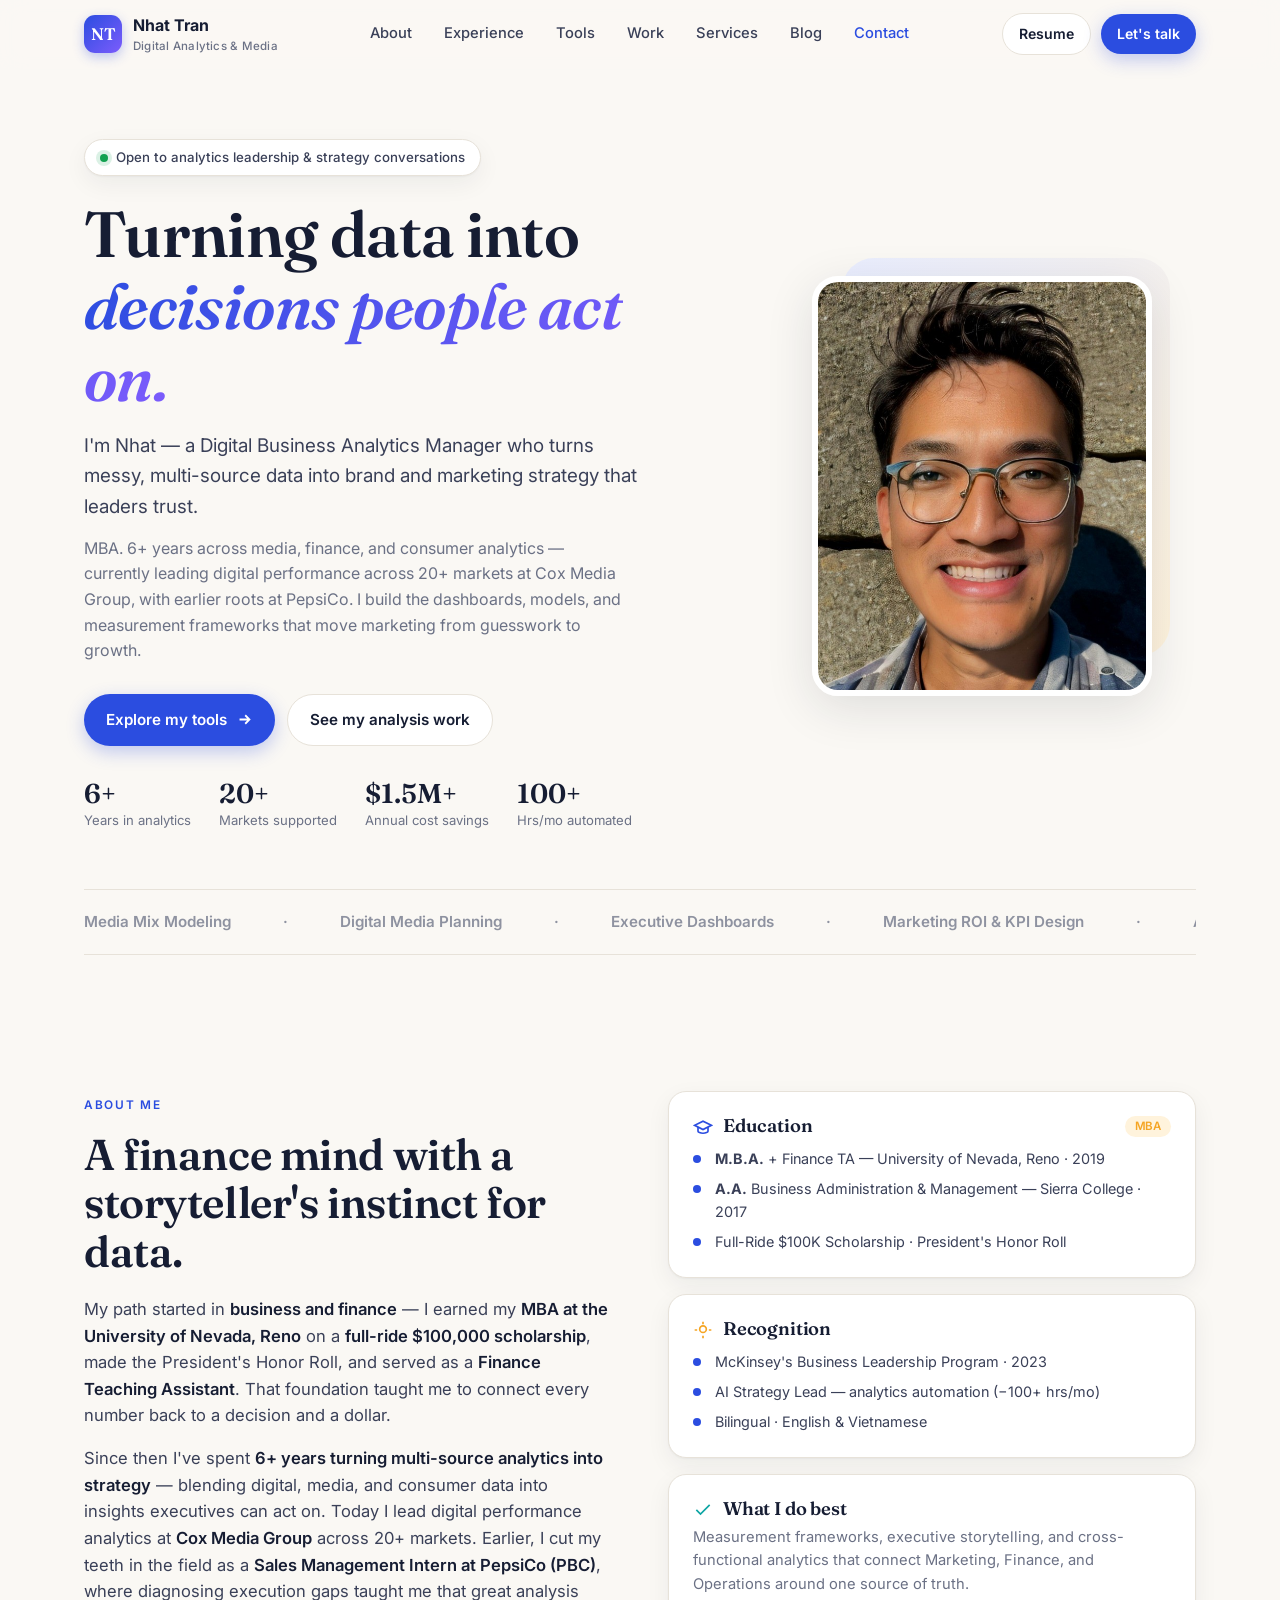
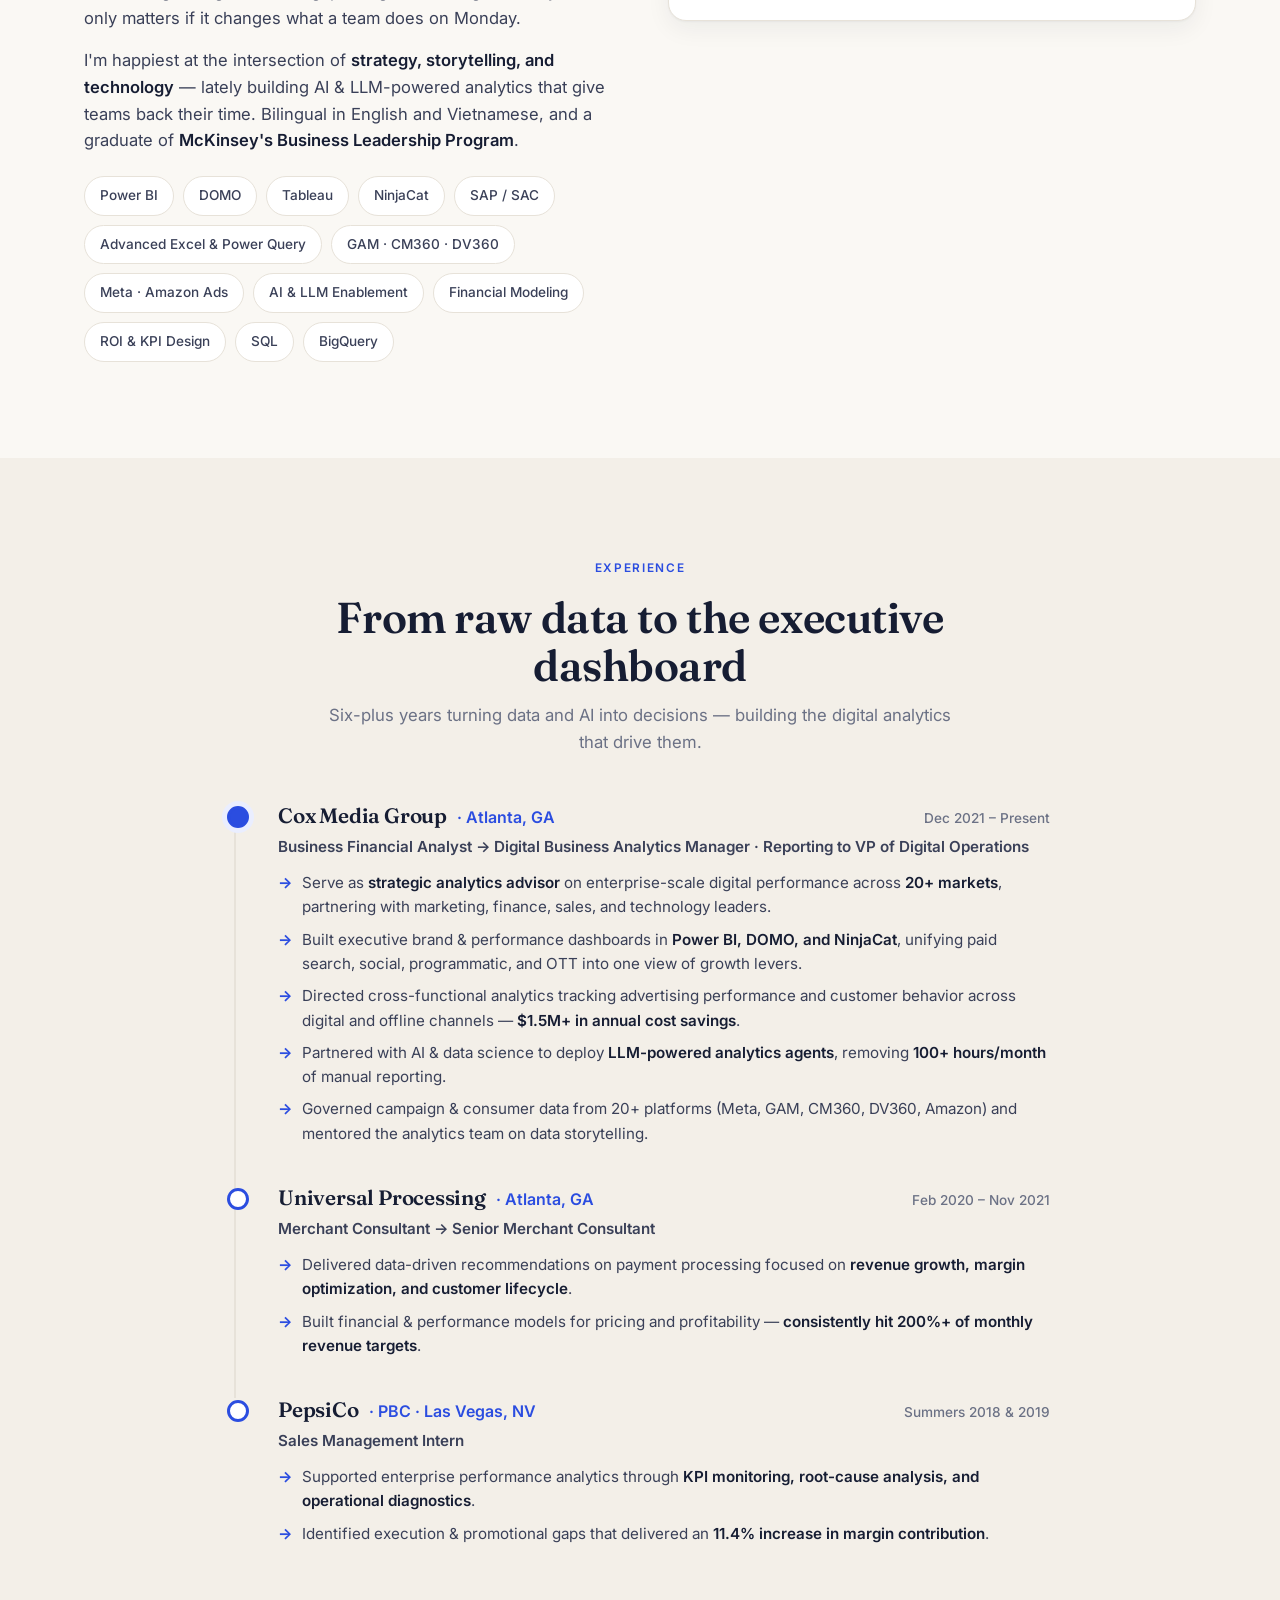
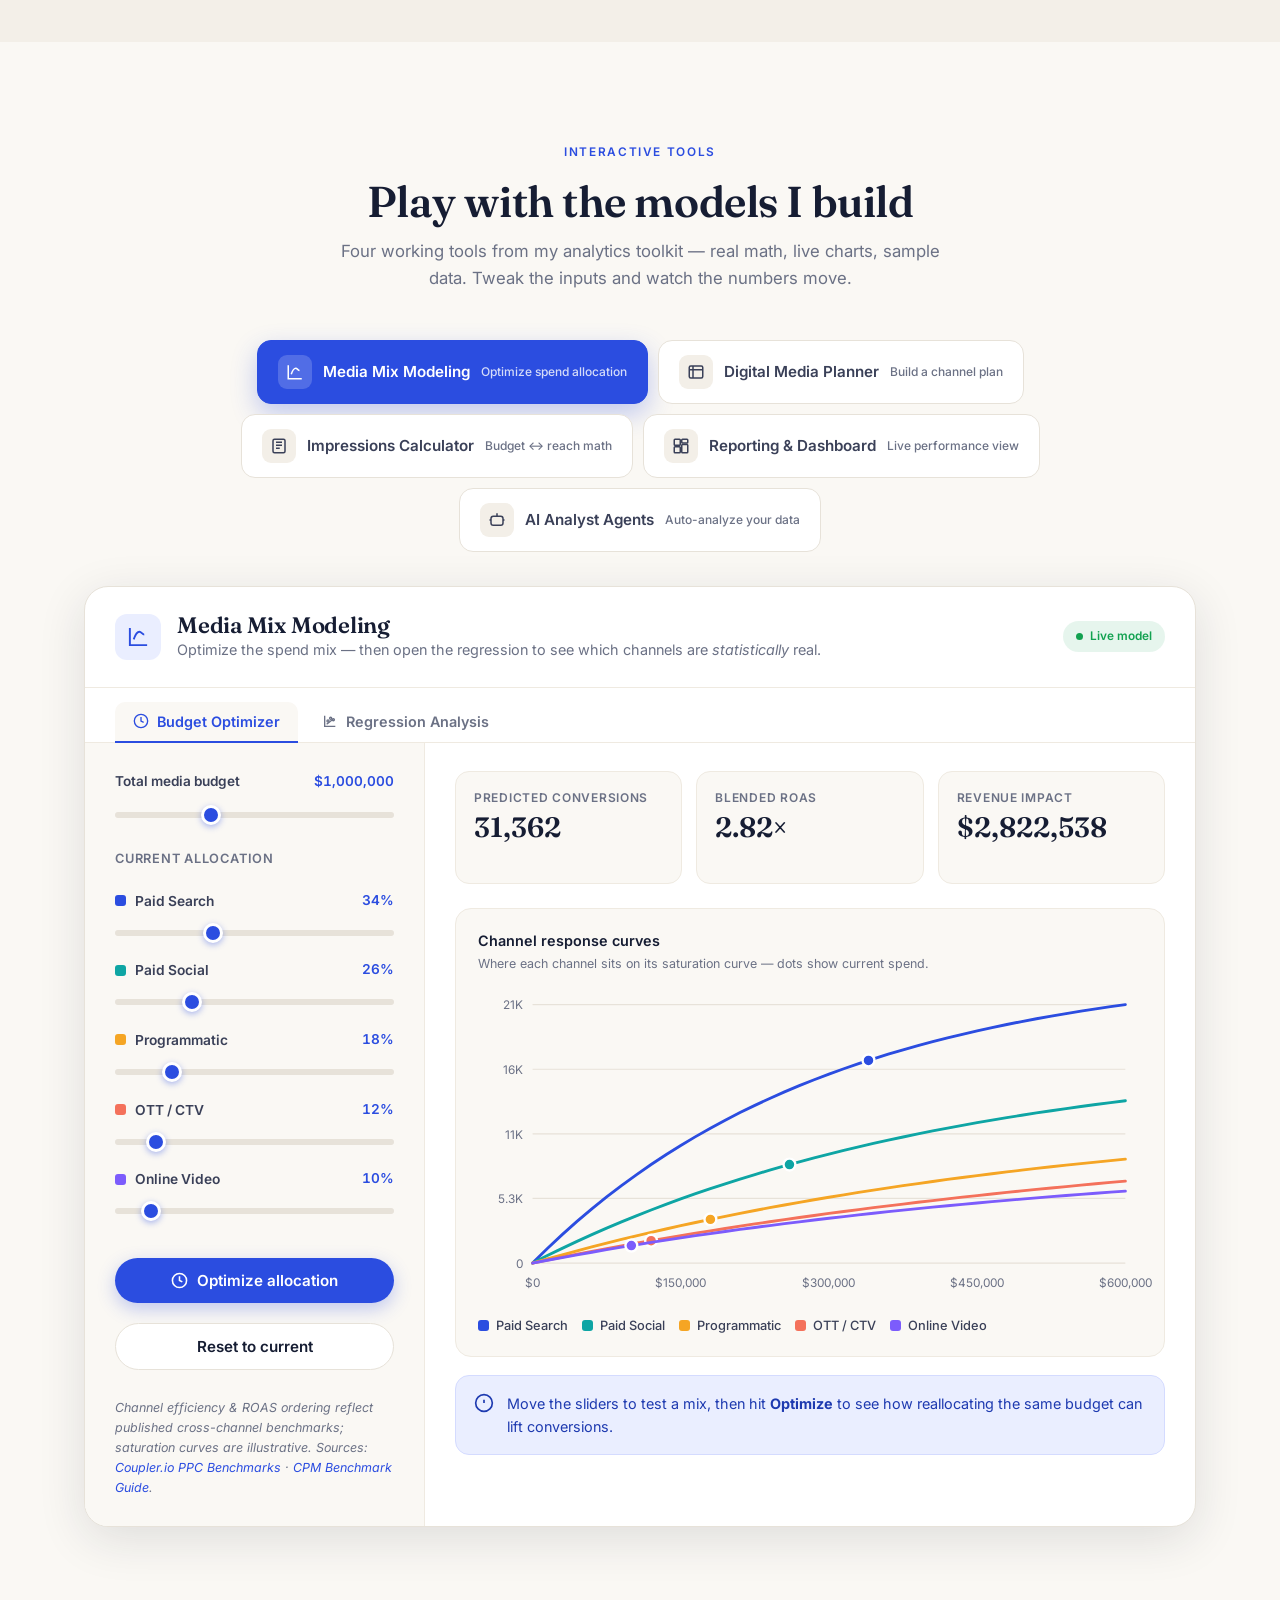
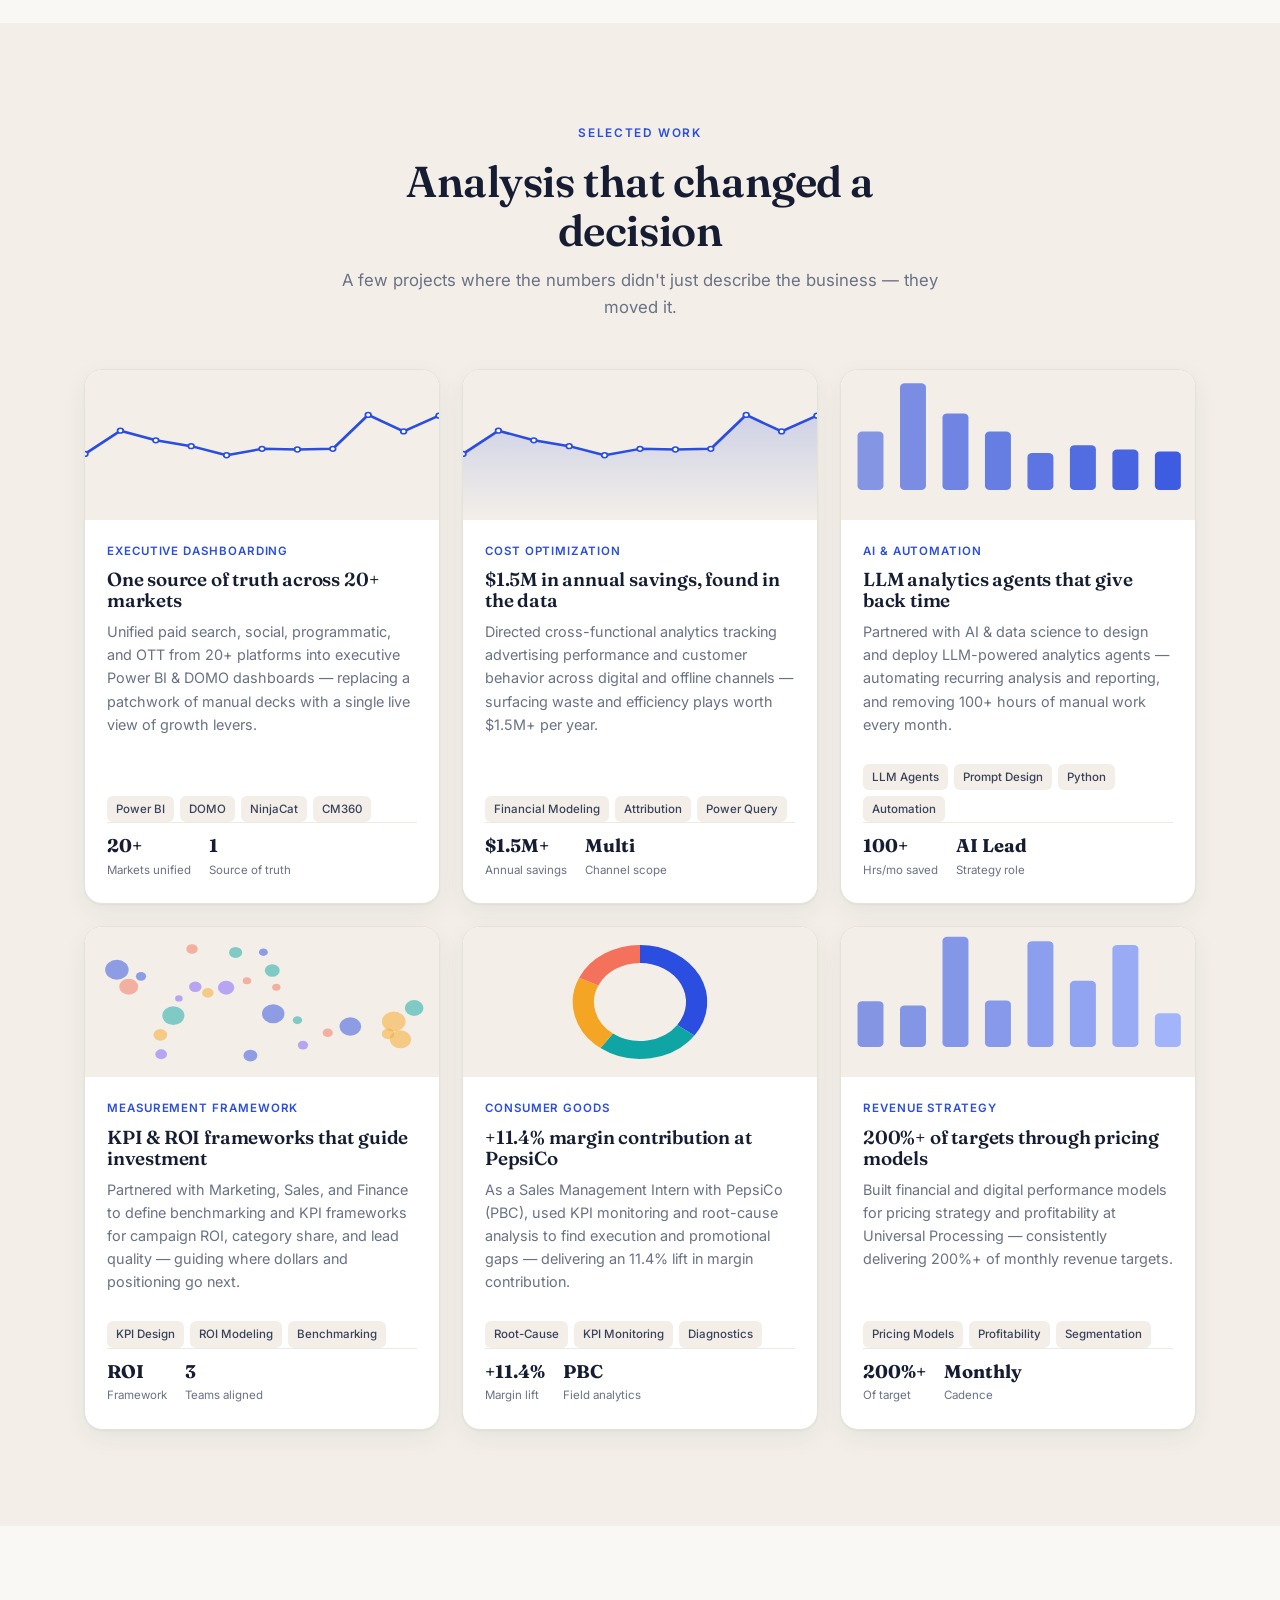
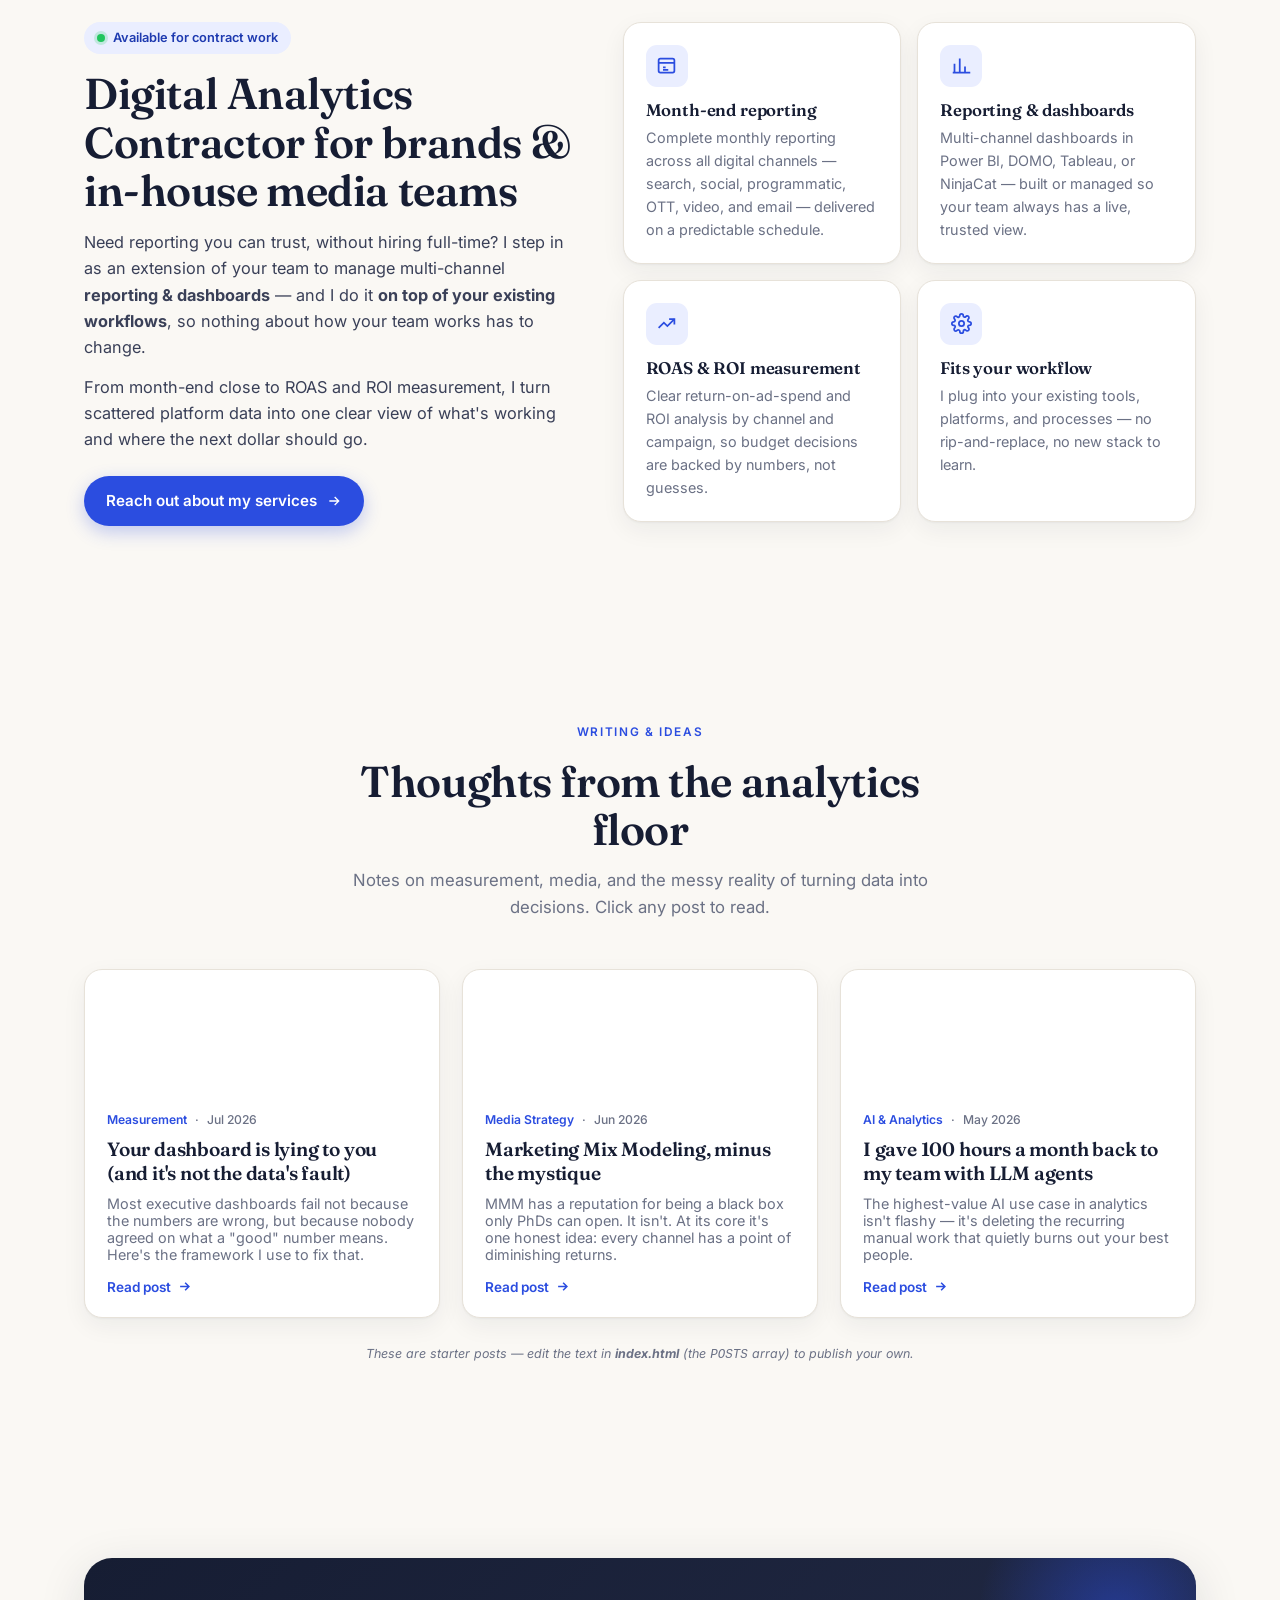
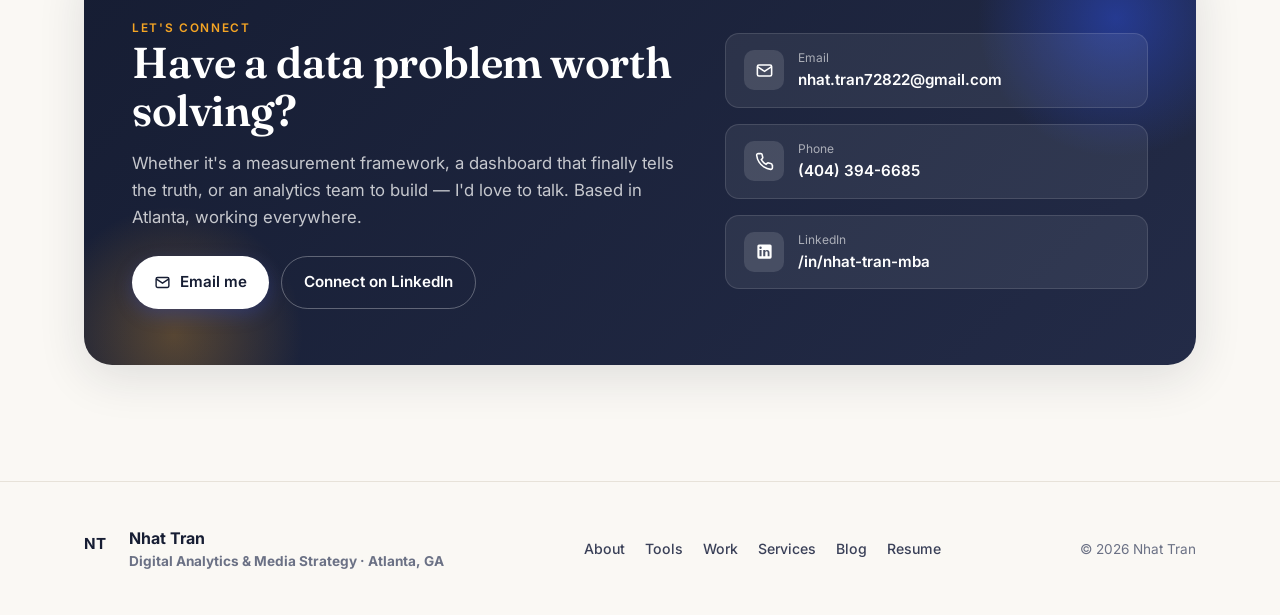
==== commit de079199: "Add Services section for digital analytics contracting New Services section (nav + footer links, scr" ====
--- a/index.html
+++ b/index.html
@@ -60,6 +60,16 @@
         "SQL", "BigQuery", "Power BI", "Tableau", "DOMO", "Google Analytics 4",
         "Programmatic Advertising", "CM360", "DV360", "Meta Ads", "Amazon Ads"
       ]
+    },
+    {
+      "@type": "ProfessionalService",
+      "@id": "https://nhattran.co/#service",
+      "name": "Digital Analytics Contractor — Multi-Channel Reporting & Dashboards",
+      "url": "https://nhattran.co/#services",
+      "provider": { "@id": "https://nhattran.co/#person" },
+      "description": "Contract digital analytics for brands and in-house media teams: month-end reporting across all digital channels, multi-channel reporting and dashboards, and ROAS and ROI measurement, layered on top of existing workflows.",
+      "serviceType": [ "Digital Analytics", "Marketing Reporting", "Dashboard Management", "ROAS Measurement", "ROI Measurement" ],
+      "areaServed": "Worldwide"
     },
     {
       "@type": "WebSite",
@@ -454,6 +464,21 @@
 .tools-used{display:flex;flex-wrap:wrap;gap:6px;margin-top:14px}
 .tools-used span{font-size:.72rem;background:var(--bg-tint);color:var(--ink-soft);padding:4px 9px;border-radius:6px;font-weight:500}
 
+/* ---------- services ---------- */
+.services-grid{display:grid;grid-template-columns:1fr 1.15fr;gap:40px;align-items:start}
+.services-intro .avail{display:inline-flex;align-items:center;gap:8px;background:var(--brand-tint);color:var(--brand-ink);font-size:.8rem;font-weight:600;padding:6px 13px;border-radius:999px}
+.services-intro .avail::before{content:"";width:8px;height:8px;border-radius:50%;background:#22c55e;box-shadow:0 0 0 3px rgba(34,197,94,.2)}
+.services-intro h2{font-size:clamp(1.9rem,3.4vw,2.7rem);margin:16px 0 14px}
+.services-intro p{color:var(--ink-soft);font-size:1.02rem;margin-bottom:14px}
+.services-intro .btn{margin-top:10px}
+.service-list{display:grid;grid-template-columns:1fr 1fr;gap:16px}
+.service-item{background:var(--surface);border:1px solid var(--line);border-radius:var(--radius);padding:22px;box-shadow:var(--shadow);transition:.22s}
+.service-item:hover{transform:translateY(-4px);box-shadow:var(--shadow-lg);border-color:#dcd6ca}
+.service-item .ic{width:42px;height:42px;border-radius:11px;background:var(--brand-tint);color:var(--brand);display:grid;place-items:center;margin-bottom:14px}
+.service-item .ic svg{width:21px;height:21px}
+.service-item h3{font-size:1.05rem;margin-bottom:6px}
+.service-item p{color:var(--muted);font-size:.9rem}
+
 /* ---------- blog ---------- */
 .blog-grid{display:grid;grid-template-columns:repeat(3,1fr);gap:22px}
 .blog-card{background:var(--surface);border:1px solid var(--line);border-radius:var(--radius);overflow:hidden;
@@ -541,6 +566,7 @@
   .reg-intro{grid-template-columns:1fr}
   #mmm-regression [style*="grid-template-columns:1.35fr 1fr"]{grid-template-columns:1fr !important}
   .work-grid,.blog-grid{grid-template-columns:repeat(2,1fr)}
+  .services-grid{grid-template-columns:1fr;gap:32px}
   .contact-inner{grid-template-columns:1fr;gap:32px}
 }
 @media(max-width:720px){
@@ -551,7 +577,7 @@
   .nav-links a{padding:12px 14px;font-size:1rem}
   .burger{display:block}
   .nav-cta .btn.rez{display:none}
-  .work-grid,.blog-grid{grid-template-columns:1fr}
+  .work-grid,.blog-grid,.service-list{grid-template-columns:1fr}
   .tl-when{margin-left:0;width:100%}
   .contact-card{padding:36px 26px}
   .modal-content{padding:26px 24px 32px}
@@ -573,6 +599,7 @@
       <a href="#experience">Experience</a>
       <a href="#tools">Tools</a>
       <a href="#work">Work</a>
+      <a href="#services">Services</a>
       <a href="#blog">Blog</a>
       <a href="#contact">Contact</a>
     </nav>
@@ -1279,6 +1306,44 @@
   </div>
 </section>
 
+<!-- ============ SERVICES ============ -->
+<section class="section" id="services">
+  <div class="wrap">
+    <div class="services-grid">
+      <div class="services-intro reveal">
+        <span class="avail">Available for contract work</span>
+        <h2>Digital Analytics Contractor for brands &amp; in-house media teams</h2>
+        <p>Need reporting you can trust, without hiring full-time? I step in as an extension of your team to manage multi-channel <strong>reporting &amp; dashboards</strong> — and I do it <strong>on top of your existing workflows</strong>, so nothing about how your team works has to change.</p>
+        <p>From month-end close to ROAS and ROI measurement, I turn scattered platform data into one clear view of what's working and where the next dollar should go.</p>
+        <a href="#contact" class="btn btn-primary">Reach out about my services
+          <svg viewBox="0 0 24 24" fill="none" stroke="currentColor" stroke-width="2" style="width:16px;height:16px"><path d="M5 12h14M13 6l6 6-6 6"/></svg></a>
+      </div>
+      <div class="service-list">
+        <div class="service-item reveal">
+          <div class="ic"><svg viewBox="0 0 24 24" fill="none" stroke="currentColor" stroke-width="2"><rect x="3" y="4" width="18" height="16" rx="2"/><path d="M3 9h18M8 14h3M8 17h6"/></svg></div>
+          <h3>Month-end reporting</h3>
+          <p>Complete monthly reporting across all digital channels — search, social, programmatic, OTT, video, and email — delivered on a predictable schedule.</p>
+        </div>
+        <div class="service-item reveal">
+          <div class="ic"><svg viewBox="0 0 24 24" fill="none" stroke="currentColor" stroke-width="2"><path d="M4 20V10M10 20V4M16 20v-7M22 20H2"/></svg></div>
+          <h3>Reporting &amp; dashboards</h3>
+          <p>Multi-channel dashboards in Power BI, DOMO, Tableau, or NinjaCat — built or managed so your team always has a live, trusted view.</p>
+        </div>
+        <div class="service-item reveal">
+          <div class="ic"><svg viewBox="0 0 24 24" fill="none" stroke="currentColor" stroke-width="2"><path d="M3 17l6-6 4 4 8-8"/><path d="M15 7h6v6"/></svg></div>
+          <h3>ROAS &amp; ROI measurement</h3>
+          <p>Clear return-on-ad-spend and ROI analysis by channel and campaign, so budget decisions are backed by numbers, not guesses.</p>
+        </div>
+        <div class="service-item reveal">
+          <div class="ic"><svg viewBox="0 0 24 24" fill="none" stroke="currentColor" stroke-width="2"><circle cx="12" cy="12" r="3"/><path d="M19.4 15a1.7 1.7 0 00.3 1.8l.1.1a2 2 0 11-2.8 2.8l-.1-.1a1.7 1.7 0 00-1.8-.3 1.7 1.7 0 00-1 1.5V21a2 2 0 11-4 0v-.1a1.7 1.7 0 00-1.1-1.5 1.7 1.7 0 00-1.8.3l-.1.1a2 2 0 11-2.8-2.8l.1-.1a1.7 1.7 0 00.3-1.8 1.7 1.7 0 00-1.5-1H3a2 2 0 110-4h.1a1.7 1.7 0 001.5-1.1 1.7 1.7 0 00-.3-1.8l-.1-.1a2 2 0 112.8-2.8l.1.1a1.7 1.7 0 001.8.3H9a1.7 1.7 0 001-1.5V3a2 2 0 114 0v.1a1.7 1.7 0 001 1.5 1.7 1.7 0 001.8-.3l.1-.1a2 2 0 112.8 2.8l-.1.1a1.7 1.7 0 00-.3 1.8V9a1.7 1.7 0 001.5 1H21a2 2 0 110 4h-.1a1.7 1.7 0 00-1.5 1z"/></svg></div>
+          <h3>Fits your workflow</h3>
+          <p>I plug into your existing tools, platforms, and processes — no rip-and-replace, no new stack to learn.</p>
+        </div>
+      </div>
+    </div>
+  </div>
+</section>
+
 <!-- ============ BLOG ============ -->
 <section class="section" id="blog">
   <div class="wrap">
@@ -1331,7 +1396,7 @@
       <div>Nhat Tran<p style="margin:0">Digital Analytics &amp; Media Strategy · Atlanta, GA</p></div></div>
     <div class="foot-links">
       <a href="#about">About</a><a href="#tools">Tools</a><a href="#work">Work</a>
-      <a href="#blog">Blog</a><a href="Nhat-Tran-Resume.pdf" target="_blank">Resume</a>
+      <a href="#services">Services</a><a href="#blog">Blog</a><a href="Nhat-Tran-Resume.pdf" target="_blank">Resume</a>
     </div>
     <p>© <span id="year"></span> Nhat Tran</p>
   </div>
@@ -1375,7 +1440,7 @@
 const navLinks = $('#navLinks');
 $('#burger').addEventListener('click',()=>navLinks.classList.toggle('open'));
 $$('#navLinks a').forEach(a=>a.addEventListener('click',()=>navLinks.classList.remove('open')));
-const sections = ['about','experience','tools','work','blog','contact'];
+const sections = ['about','experience','tools','work','services','blog','contact'];
 const spy = new IntersectionObserver(es=>{
   es.forEach(e=>{ if(e.isIntersecting){
     $$('#navLinks a').forEach(a=>a.classList.toggle('active',a.getAttribute('href')==='#'+e.target.id));
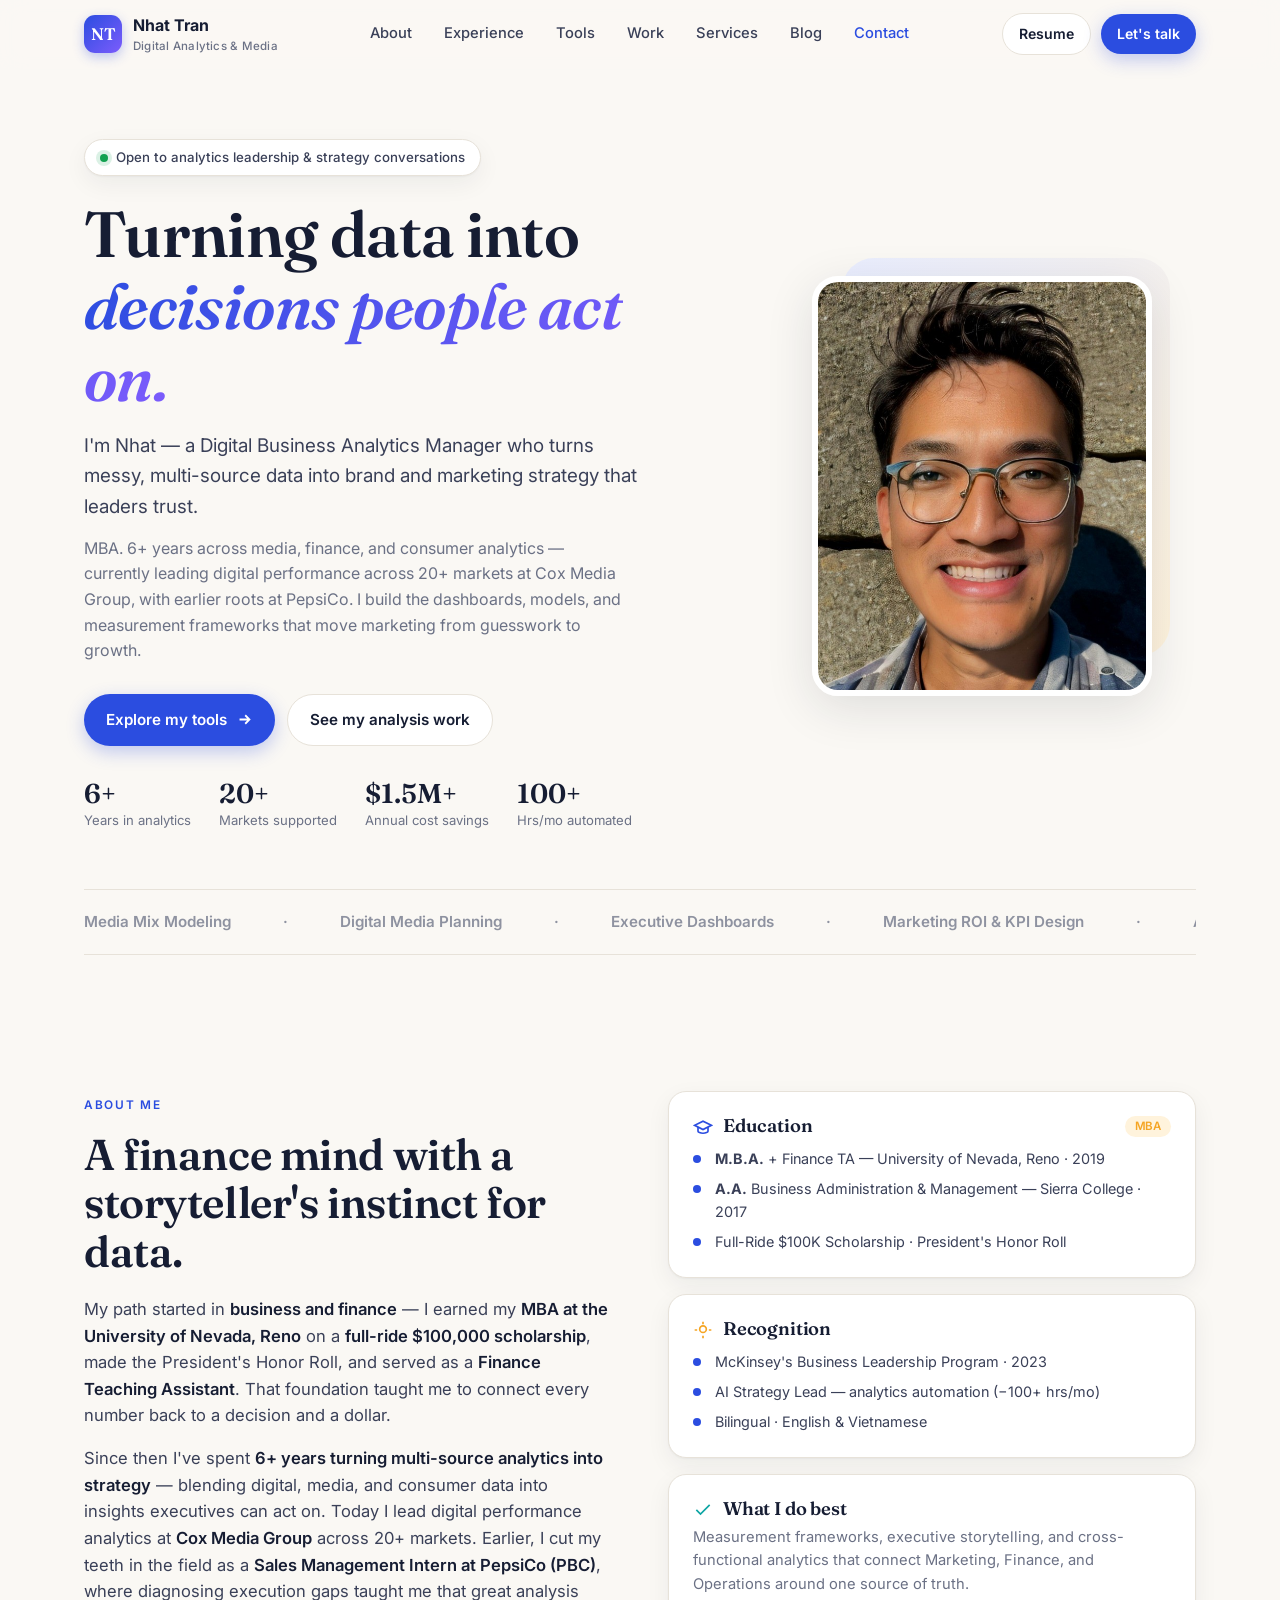
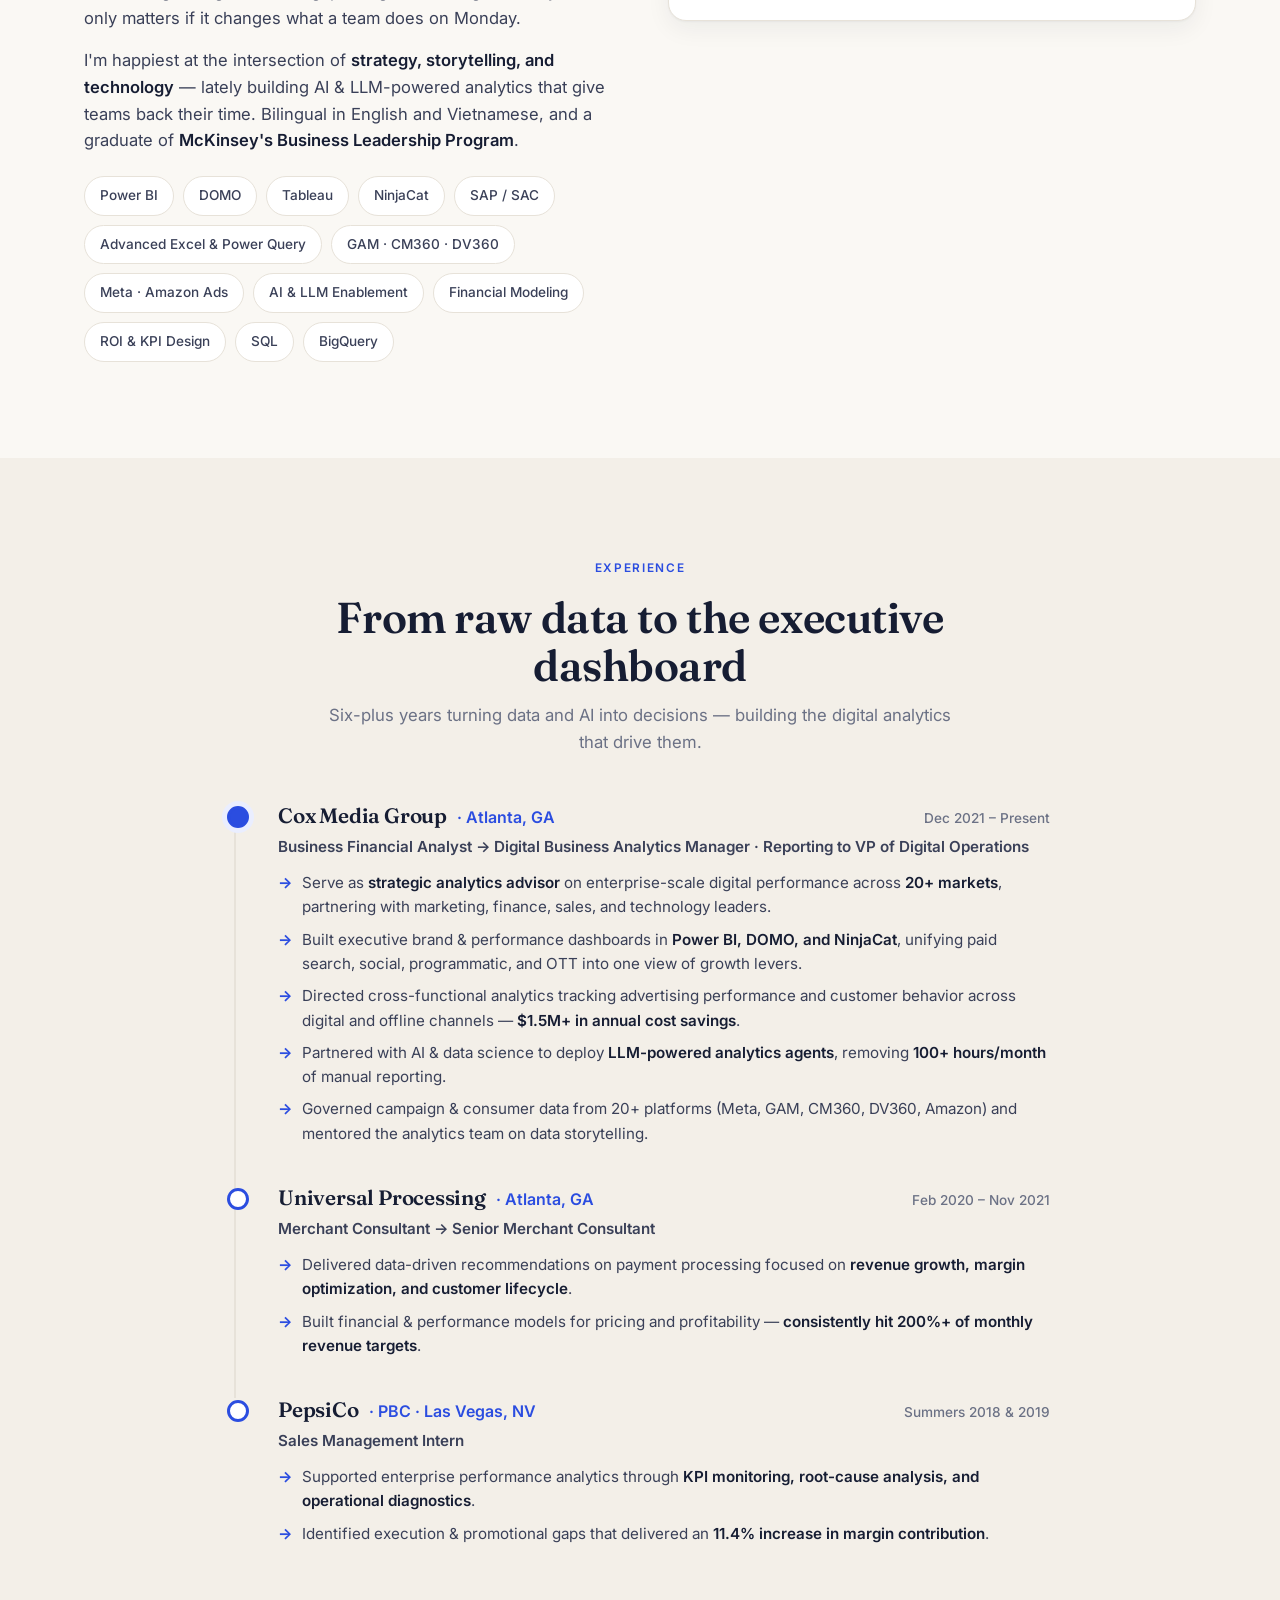
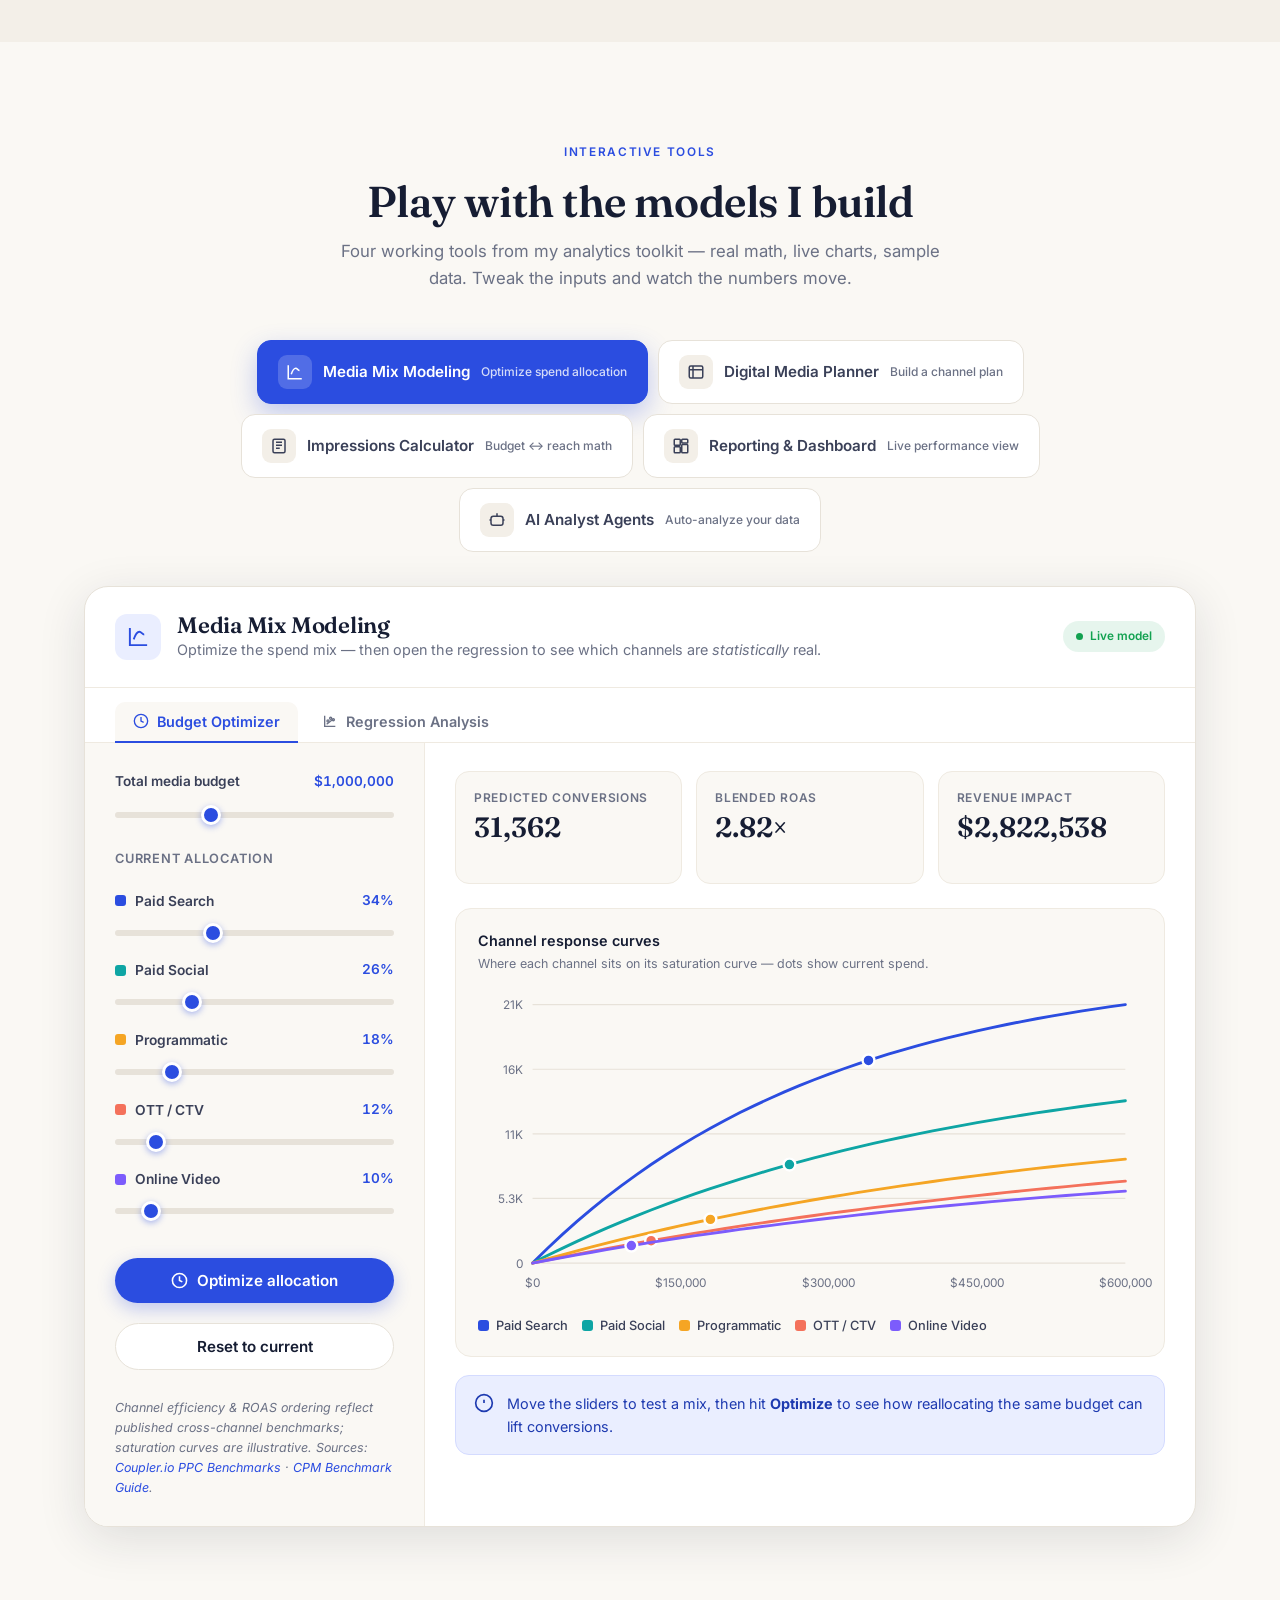
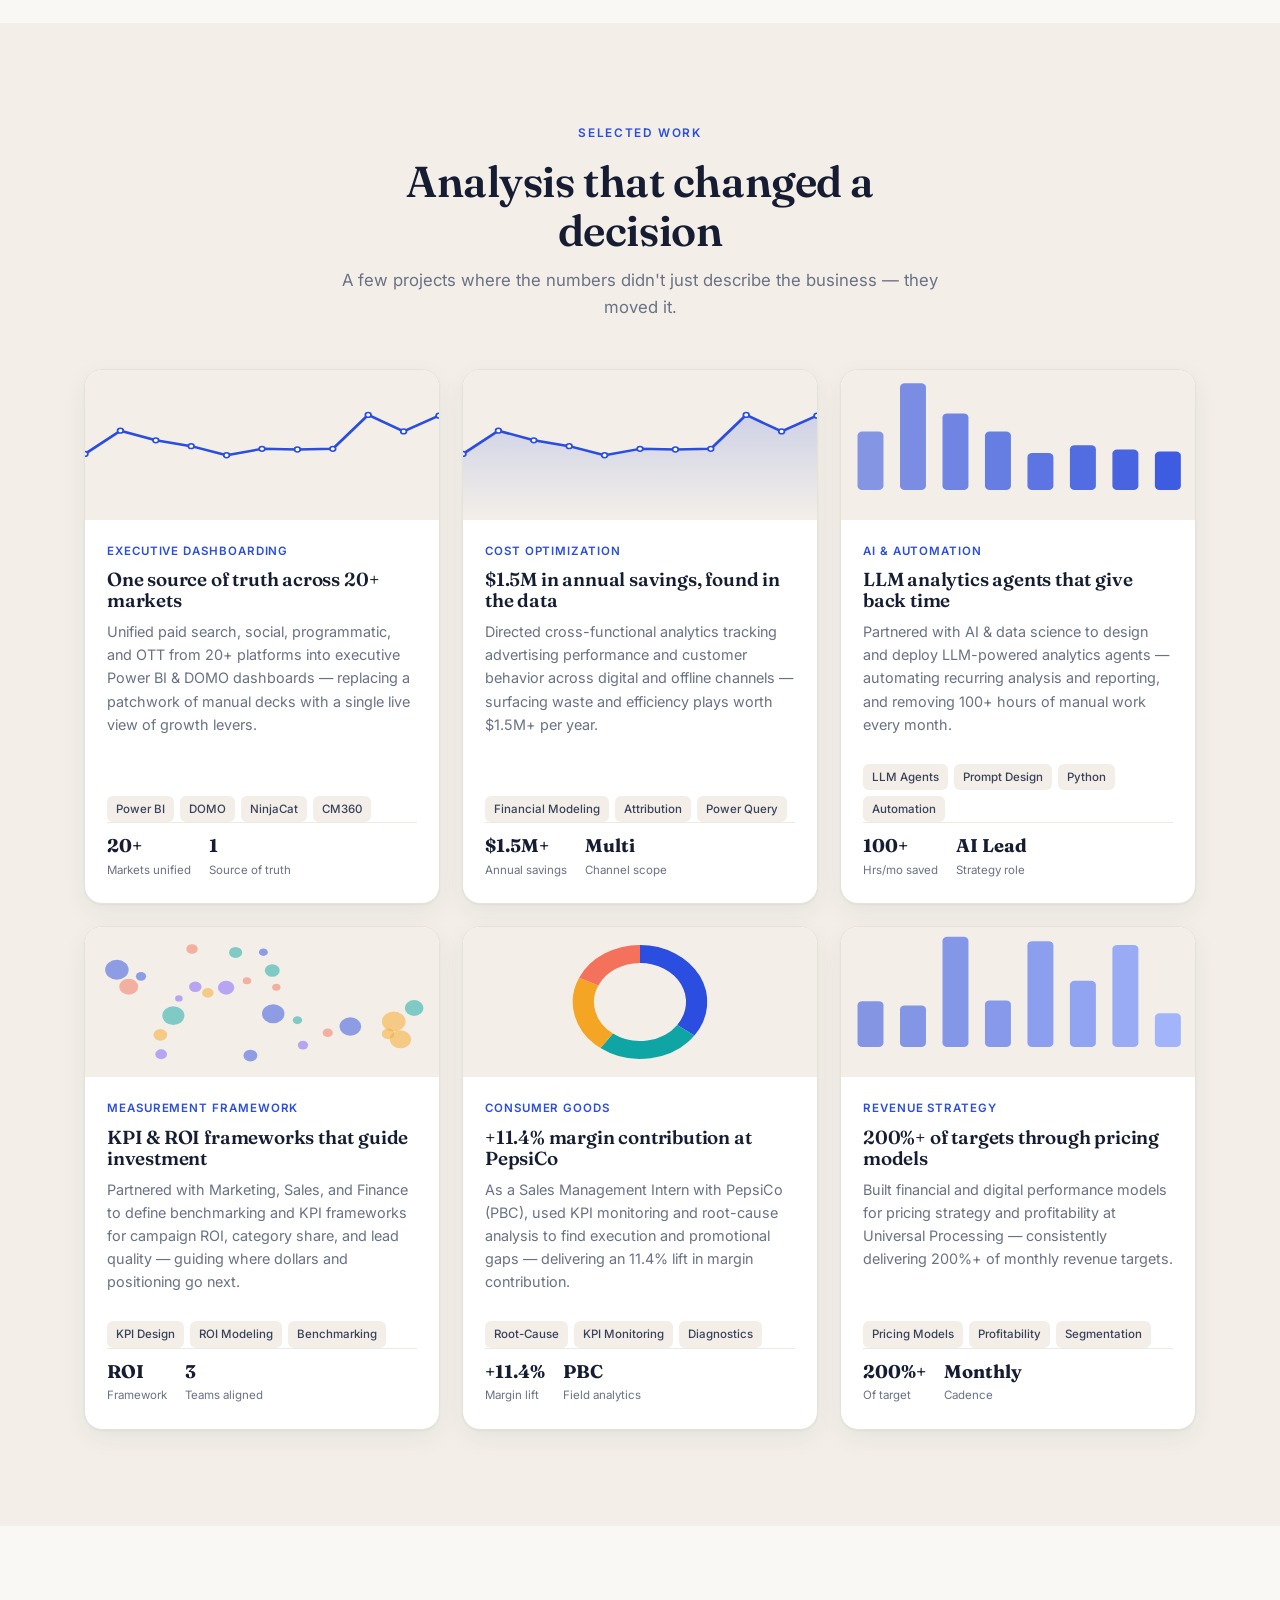
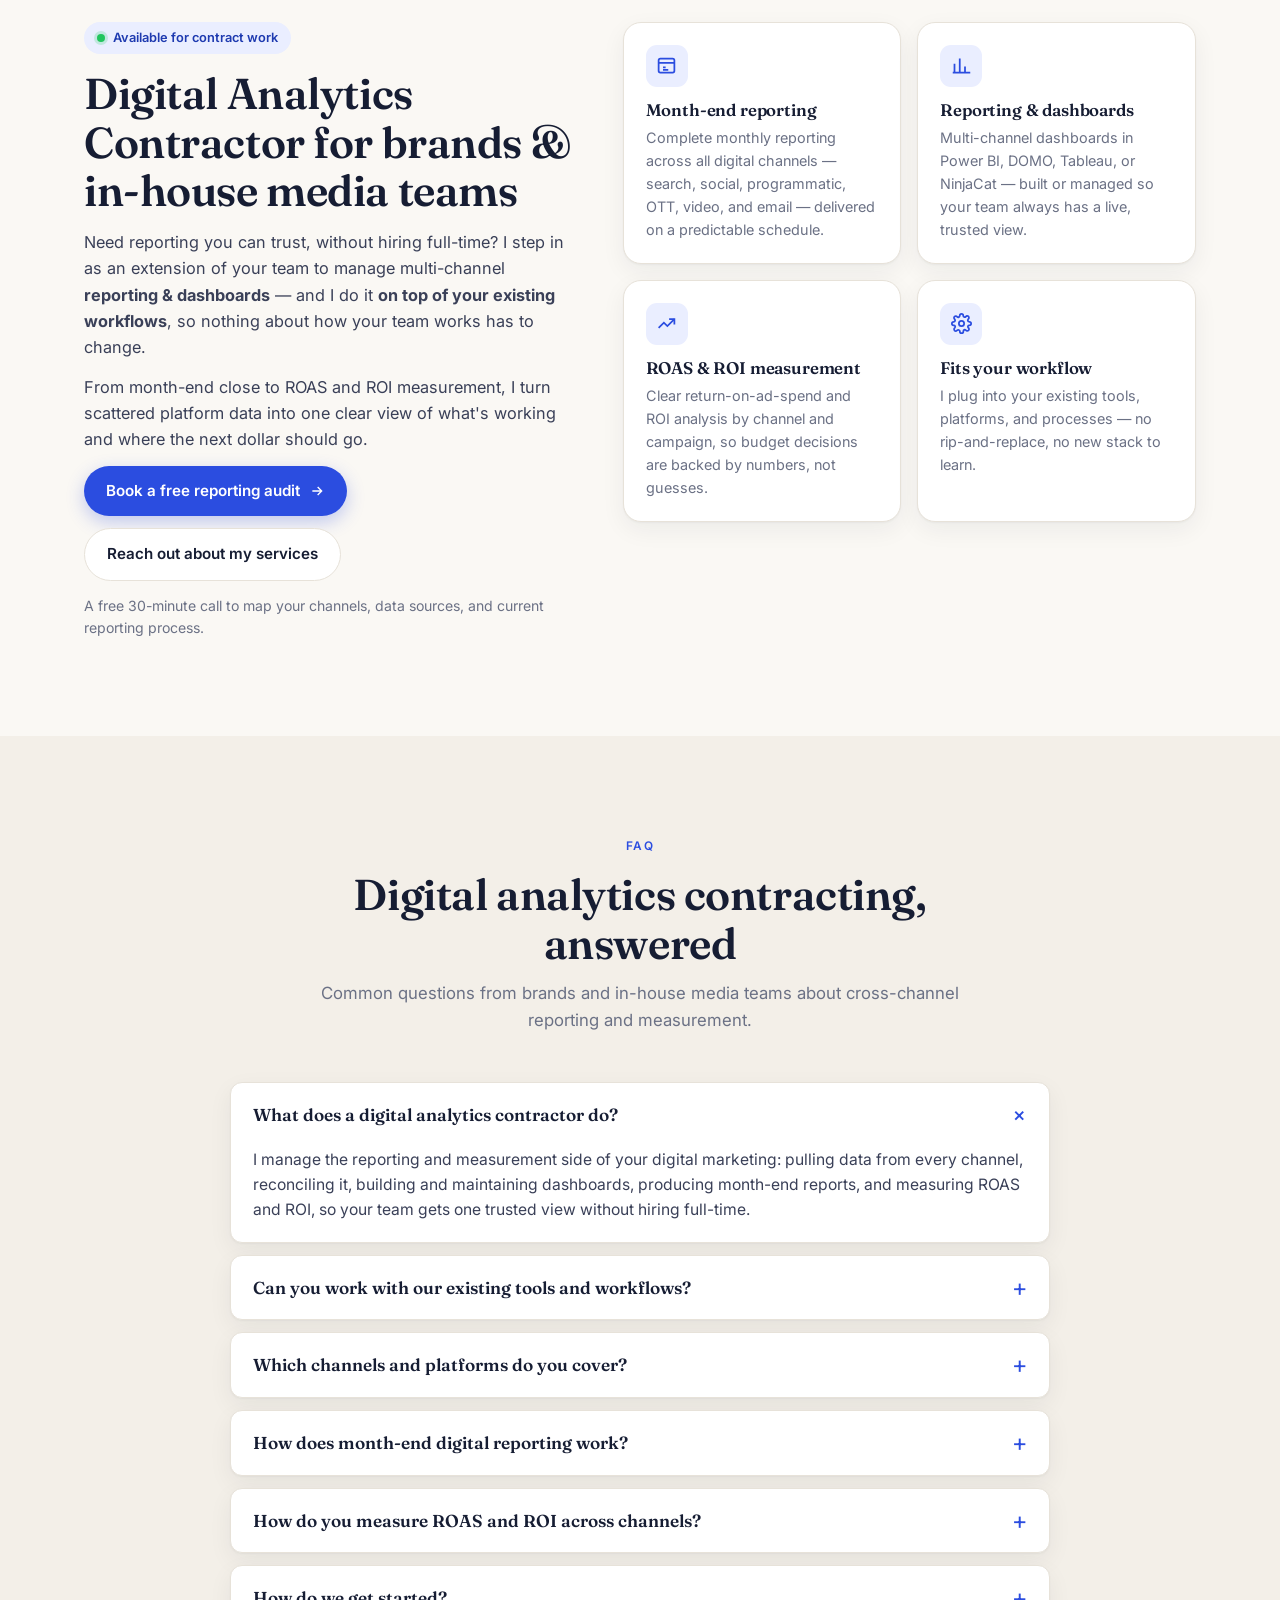
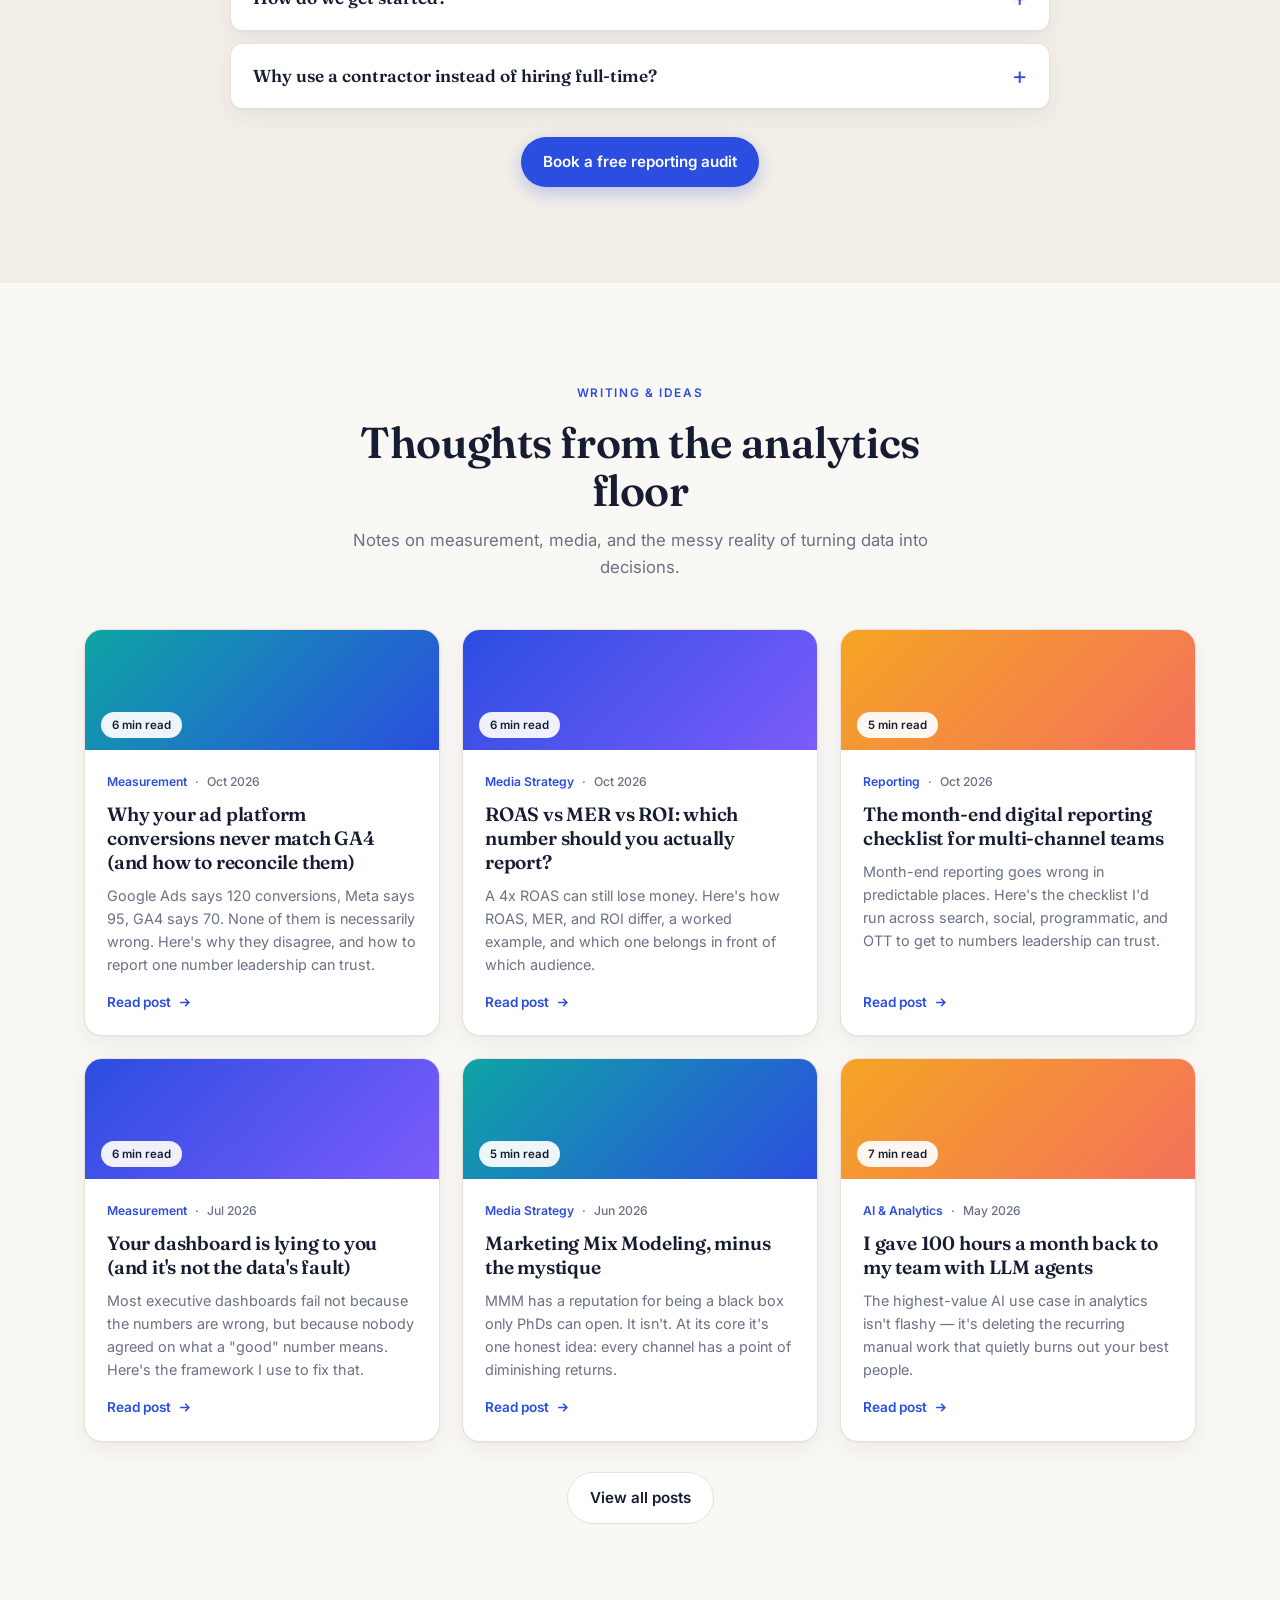
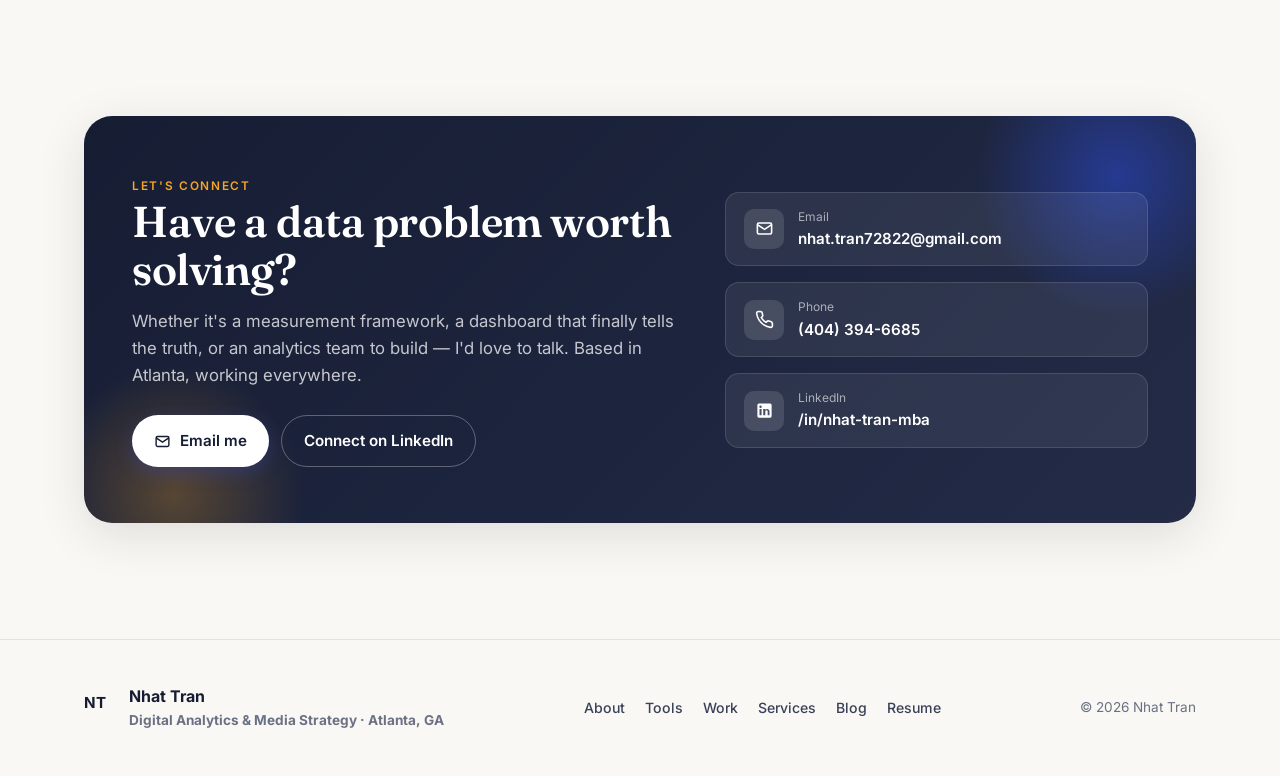
==== commit 526ed330: "Add static blog, FAQ, audit CTA, and GA4 conversion events - Convert blog to static pages (/blog/ in" ====
--- a/index.html
+++ b/index.html
@@ -72,6 +72,68 @@
       "areaServed": "Worldwide"
     },
     {
+      "@type": "FAQPage",
+      "@id": "https://nhattran.co/#faq",
+      "mainEntity": [
+        {
+          "@type": "Question",
+          "name": "What does a digital analytics contractor do?",
+          "acceptedAnswer": {
+            "@type": "Answer",
+            "text": "I manage the reporting and measurement side of your digital marketing: pulling data from every channel, reconciling it, building and maintaining dashboards, producing month-end reports, and measuring ROAS and ROI, so your team gets one trusted view without hiring full-time."
+          }
+        },
+        {
+          "@type": "Question",
+          "name": "Can you work with our existing tools and workflows?",
+          "acceptedAnswer": {
+            "@type": "Answer",
+            "text": "Yes. I work on top of your existing workflows and platforms rather than replacing them. If your team already uses Power BI, DOMO, Tableau, NinjaCat, GA4, or spreadsheets, I plug into that setup."
+          }
+        },
+        {
+          "@type": "Question",
+          "name": "Which channels and platforms do you cover?",
+          "acceptedAnswer": {
+            "@type": "Answer",
+            "text": "Paid search, social, programmatic, OTT, video, and email. That includes platforms such as Google Ads, GA4, Meta, Amazon Ads, Google Ad Manager, Campaign Manager 360, and Display & Video 360, with reporting in tools like Power BI, DOMO, Tableau, and NinjaCat."
+          }
+        },
+        {
+          "@type": "Question",
+          "name": "How does month-end digital reporting work?",
+          "acceptedAnswer": {
+            "@type": "Answer",
+            "text": "I collect data from every channel on a consistent date range, reconcile spend and conversions against your source of truth, run quality checks, calculate KPIs against plan and prior periods, and deliver a report with a clear narrative of what changed, why, and what to do next."
+          }
+        },
+        {
+          "@type": "Question",
+          "name": "How do you measure ROAS and ROI across channels?",
+          "acceptedAnswer": {
+            "@type": "Answer",
+            "text": "I use consistent definitions across channels and report ROAS for channel-level performance, MER for blended efficiency, and ROI where margin data is available. I also track the gap between platform-reported and source-of-truth numbers so differences are explained instead of argued over."
+          }
+        },
+        {
+          "@type": "Question",
+          "name": "How do we get started?",
+          "acceptedAnswer": {
+            "@type": "Answer",
+            "text": "Start with a free 30-minute reporting audit. We map your channels, data sources, and current reporting process, then I recommend a scope, whether that is ongoing month-end reporting, a dashboard build, or a measurement framework."
+          }
+        },
+        {
+          "@type": "Question",
+          "name": "Why use a contractor instead of hiring full-time?",
+          "acceptedAnswer": {
+            "@type": "Answer",
+            "text": "A contractor fills the gap now, while you hire or when the work doesn't justify a full-time role. You get experienced multi-channel analytics without the recruiting time, and your team keeps its focus on running campaigns."
+          }
+        }
+      ]
+    },
+    {
       "@type": "WebSite",
       "@id": "https://nhattran.co/#website",
       "url": "https://nhattran.co/",
@@ -162,7 +224,7 @@
 .nav-links a:hover{color:var(--brand);background:var(--brand-tint)}
 .nav-links a.active{color:var(--brand)}
 .nav-cta{display:flex;align-items:center;gap:10px}
-.nav-cta .btn{padding:9px 16px;font-size:.88rem}
+.nav-cta .btn{padding:9px 16px;font-size:.88rem;white-space:nowrap}
 .burger{display:none;width:42px;height:42px;border-radius:10px;border:1px solid var(--line);background:var(--surface)}
 .burger span{display:block;width:18px;height:2px;background:var(--ink);margin:3px auto;border-radius:2px;transition:.2s}
 
@@ -470,7 +532,22 @@
 .services-intro .avail::before{content:"";width:8px;height:8px;border-radius:50%;background:#22c55e;box-shadow:0 0 0 3px rgba(34,197,94,.2)}
 .services-intro h2{font-size:clamp(1.9rem,3.4vw,2.7rem);margin:16px 0 14px}
 .services-intro p{color:var(--ink-soft);font-size:1.02rem;margin-bottom:14px}
-.services-intro .btn{margin-top:10px}
+.services-cta{display:flex;flex-wrap:wrap;gap:12px;margin-top:10px}
+.services-note{color:var(--muted)!important;font-size:.88rem!important;margin:14px 0 0!important}
+
+/* ---------- faq ---------- */
+.faq-list{max-width:820px;margin:0 auto;display:flex;flex-direction:column;gap:12px}
+.faq-item{background:var(--surface);border:1px solid var(--line);border-radius:var(--radius-sm);box-shadow:var(--shadow);overflow:hidden}
+.faq-item summary{cursor:pointer;list-style:none;padding:18px 54px 18px 22px;font-family:"Fraunces",Georgia,serif;font-weight:600;
+  font-size:1.08rem;color:var(--ink);position:relative}
+.faq-item summary::-webkit-details-marker{display:none}
+.faq-item summary::after{content:"+";position:absolute;right:22px;top:50%;transform:translateY(-50%);font-family:"Inter";font-size:1.5rem;
+  font-weight:400;color:var(--brand);transition:transform .2s}
+.faq-item[open] summary::after{transform:translateY(-50%) rotate(45deg)}
+.faq-item summary:hover{color:var(--brand)}
+.faq-item .faq-a{padding:0 22px 20px;color:var(--ink-soft);font-size:.98rem}
+.faq-item .faq-a p+p{margin-top:10px}
+.faq-more{text-align:center;margin-top:28px}
 .service-list{display:grid;grid-template-columns:1fr 1fr;gap:16px}
 .service-item{background:var(--surface);border:1px solid var(--line);border-radius:var(--radius);padding:22px;box-shadow:var(--shadow);transition:.22s}
 .service-item:hover{transform:translateY(-4px);box-shadow:var(--shadow-lg);border-color:#dcd6ca}
@@ -496,28 +573,6 @@
 .blog-body .read{margin-top:16px;font-size:.85rem;font-weight:600;color:var(--brand);display:inline-flex;align-items:center;gap:6px}
 .blog-body .read svg{width:15px;height:15px;transition:.2s}
 .blog-card:hover .read svg{transform:translateX(4px)}
-
-/* ---------- modal ---------- */
-.modal-back{position:fixed;inset:0;z-index:100;background:rgba(22,29,51,.5);backdrop-filter:blur(4px);
-  display:none;align-items:flex-start;justify-content:center;padding:40px 20px;overflow-y:auto}
-.modal-back.open{display:flex;animation:fade .25s}
-.modal{background:var(--surface);border-radius:22px;max-width:720px;width:100%;box-shadow:var(--shadow-lg);
-  overflow:hidden;position:relative;animation:pop .3s cubic-bezier(.2,.9,.3,1.3)}
-@keyframes pop{from{transform:scale(.95) translateY(20px);opacity:0}to{transform:none;opacity:1}}
-.modal-cover{height:180px;position:relative;display:grid;place-items:end start;padding:24px}
-.modal-cover .rd{background:rgba(255,255,255,.92);font-size:.75rem;font-weight:600;padding:5px 13px;border-radius:999px}
-.modal-close{position:absolute;top:18px;right:18px;width:38px;height:38px;border-radius:50%;background:rgba(255,255,255,.92);
-  display:grid;place-items:center;z-index:2;box-shadow:var(--shadow);transition:.16s}
-.modal-close:hover{transform:rotate(90deg)}
-.modal-content{padding:32px 38px 40px}
-.modal-content .meta{font-size:.82rem;color:var(--muted);margin-bottom:12px}
-.modal-content h2{font-size:1.9rem;margin-bottom:18px}
-.modal-content p{color:var(--ink-soft);margin-bottom:16px;font-size:1.02rem}
-.modal-content h3{font-size:1.3rem;margin:26px 0 12px}
-.modal-content ul{margin:0 0 16px 20px;color:var(--ink-soft)}
-.modal-content ul li{margin-bottom:8px}
-.modal-content blockquote{border-left:3px solid var(--brand);padding:6px 0 6px 20px;margin:20px 0;
-  font-family:"Fraunces";font-size:1.2rem;font-style:italic;color:var(--ink)}
 
 /* ---------- contact ---------- */
 .contact-card{background:linear-gradient(135deg,var(--ink),#232b47);border-radius:28px;padding:56px 48px;color:#fff;
@@ -580,7 +635,6 @@
   .work-grid,.blog-grid,.service-list{grid-template-columns:1fr}
   .tl-when{margin-left:0;width:100%}
   .contact-card{padding:36px 26px}
-  .modal-content{padding:26px 24px 32px}
   .hero-stats{gap:20px}
 }
 </style>
@@ -604,7 +658,7 @@
       <a href="#contact">Contact</a>
     </nav>
     <div class="nav-cta">
-      <a href="Nhat-Tran-Resume.pdf" target="_blank" class="btn btn-ghost rez">Resume</a>
+      <a href="Nhat-Tran-Resume.pdf" target="_blank" class="btn btn-ghost rez" data-ga="resume" data-loc="nav">Resume</a>
       <a href="#contact" class="btn btn-primary">Let's talk</a>
       <button class="burger" id="burger" aria-label="Menu"><span></span><span></span><span></span></button>
     </div>
@@ -1315,8 +1369,12 @@
         <h2>Digital Analytics Contractor for brands &amp; in-house media teams</h2>
         <p>Need reporting you can trust, without hiring full-time? I step in as an extension of your team to manage multi-channel <strong>reporting &amp; dashboards</strong> — and I do it <strong>on top of your existing workflows</strong>, so nothing about how your team works has to change.</p>
         <p>From month-end close to ROAS and ROI measurement, I turn scattered platform data into one clear view of what's working and where the next dollar should go.</p>
-        <a href="#contact" class="btn btn-primary">Reach out about my services
-          <svg viewBox="0 0 24 24" fill="none" stroke="currentColor" stroke-width="2" style="width:16px;height:16px"><path d="M5 12h14M13 6l6 6-6 6"/></svg></a>
+        <div class="services-cta">
+          <a href="mailto:nhat.tran72822@gmail.com?subject=Free%20reporting%20audit&amp;body=Hi%20Nhat%2C%0A%0AI%27d%20like%20to%20set%20up%20a%20free%2030-minute%20reporting%20audit.%0A%0ACompany%3A%0AChannels%20we%20run%3A%0ACurrent%20reporting%20pain%3A%0A" class="btn btn-primary" data-ga="audit_request" data-loc="services">Book a free reporting audit
+            <svg viewBox="0 0 24 24" fill="none" stroke="currentColor" stroke-width="2" style="width:16px;height:16px"><path d="M5 12h14M13 6l6 6-6 6"/></svg></a>
+          <a href="#contact" class="btn btn-ghost">Reach out about my services</a>
+        </div>
+        <p class="services-note">A free 30-minute call to map your channels, data sources, and current reporting process.</p>
       </div>
       <div class="service-list">
         <div class="service-item reveal">
@@ -1344,16 +1402,89 @@
   </div>
 </section>
 
+<!-- ============ FAQ ============ -->
+<section class="section alt" id="faq">
+  <div class="wrap">
+    <div class="section-head reveal" style="margin-left:auto;margin-right:auto;text-align:center">
+      <span class="eyebrow">FAQ</span>
+      <h2>Digital analytics contracting, answered</h2>
+      <p>Common questions from brands and in-house media teams about cross-channel reporting and measurement.</p>
+    </div>
+    <div class="faq-list">
+      <details class="faq-item reveal" open>
+        <summary>What does a digital analytics contractor do?</summary>
+        <div class="faq-a"><p>I manage the reporting and measurement side of your digital marketing: pulling data from every channel, reconciling it, building and maintaining dashboards, producing month-end reports, and measuring ROAS and ROI, so your team gets one trusted view without hiring full-time.</p></div>
+      </details>
+      <details class="faq-item reveal">
+        <summary>Can you work with our existing tools and workflows?</summary>
+        <div class="faq-a"><p>Yes. I work on top of your existing workflows and platforms rather than replacing them. If your team already uses Power BI, DOMO, Tableau, NinjaCat, GA4, or spreadsheets, I plug into that setup.</p></div>
+      </details>
+      <details class="faq-item reveal">
+        <summary>Which channels and platforms do you cover?</summary>
+        <div class="faq-a"><p>Paid search, social, programmatic, OTT, video, and email. That includes platforms such as Google Ads, GA4, Meta, Amazon Ads, Google Ad Manager, Campaign Manager 360, and Display &amp; Video 360, with reporting in tools like Power BI, DOMO, Tableau, and NinjaCat.</p></div>
+      </details>
+      <details class="faq-item reveal">
+        <summary>How does month-end digital reporting work?</summary>
+        <div class="faq-a"><p>I collect data from every channel on a consistent date range, reconcile spend and conversions against your source of truth, run quality checks, calculate KPIs against plan and prior periods, and deliver a report with a clear narrative of what changed, why, and what to do next.</p></div>
+      </details>
+      <details class="faq-item reveal">
+        <summary>How do you measure ROAS and ROI across channels?</summary>
+        <div class="faq-a"><p>I use consistent definitions across channels and report ROAS for channel-level performance, MER for blended efficiency, and ROI where margin data is available. I also track the gap between platform-reported and source-of-truth numbers so differences are explained instead of argued over.</p></div>
+      </details>
+      <details class="faq-item reveal">
+        <summary>How do we get started?</summary>
+        <div class="faq-a"><p>Start with a free 30-minute reporting audit. We map your channels, data sources, and current reporting process, then I recommend a scope, whether that is ongoing month-end reporting, a dashboard build, or a measurement framework.</p></div>
+      </details>
+      <details class="faq-item reveal">
+        <summary>Why use a contractor instead of hiring full-time?</summary>
+        <div class="faq-a"><p>A contractor fills the gap now, while you hire or when the work doesn't justify a full-time role. You get experienced multi-channel analytics without the recruiting time, and your team keeps its focus on running campaigns.</p></div>
+      </details>
+    </div>
+    <p class="faq-more reveal"><a href="mailto:nhat.tran72822@gmail.com?subject=Free%20reporting%20audit" class="btn btn-primary" data-ga="audit_request" data-loc="faq">Book a free reporting audit</a></p>
+  </div>
+</section>
+
 <!-- ============ BLOG ============ -->
 <section class="section" id="blog">
   <div class="wrap">
     <div class="section-head reveal" style="margin-left:auto;margin-right:auto;text-align:center">
       <span class="eyebrow">Writing &amp; ideas</span>
       <h2>Thoughts from the analytics floor</h2>
-      <p>Notes on measurement, media, and the messy reality of turning data into decisions. Click any post to read.</p>
+      <p>Notes on measurement, media, and the messy reality of turning data into decisions.</p>
     </div>
-    <div class="blog-grid" id="blogGrid"></div>
-    <p class="note" style="text-align:center;margin-top:26px">These are starter posts — edit the text in <b>index.html</b> (the <code>POSTS</code> array) to publish your own.</p>
+    <div class="blog-grid">
+<a class="blog-card" href="/blog/why-platform-conversions-dont-match-ga4/">
+  <div class="blog-cover"><div class="gr" style="background:linear-gradient(135deg,#0ea5a4,#2b4de0)"></div><span class="rd">6 min read</span></div>
+  <div class="blog-body"><div class="meta"><span class="tagx">Measurement</span> · <span>Oct 2026</span></div>
+  <h3>Why your ad platform conversions never match GA4 (and how to reconcile them)</h3><p>Google Ads says 120 conversions, Meta says 95, GA4 says 70. None of them is necessarily wrong. Here's why they disagree, and how to report one number leadership can trust.</p>
+  <span class="read">Read post <svg viewBox="0 0 24 24" fill="none" stroke="currentColor" stroke-width="2.5"><path d="M5 12h14M13 6l6 6-6 6"/></svg></span></div></a>
+<a class="blog-card" href="/blog/roas-vs-mer-vs-roi/">
+  <div class="blog-cover"><div class="gr" style="background:linear-gradient(135deg,#2b4de0,#7c5cfc)"></div><span class="rd">6 min read</span></div>
+  <div class="blog-body"><div class="meta"><span class="tagx">Media Strategy</span> · <span>Oct 2026</span></div>
+  <h3>ROAS vs MER vs ROI: which number should you actually report?</h3><p>A 4x ROAS can still lose money. Here's how ROAS, MER, and ROI differ, a worked example, and which one belongs in front of which audience.</p>
+  <span class="read">Read post <svg viewBox="0 0 24 24" fill="none" stroke="currentColor" stroke-width="2.5"><path d="M5 12h14M13 6l6 6-6 6"/></svg></span></div></a>
+<a class="blog-card" href="/blog/month-end-digital-reporting-checklist/">
+  <div class="blog-cover"><div class="gr" style="background:linear-gradient(135deg,#f5a524,#f4715b)"></div><span class="rd">5 min read</span></div>
+  <div class="blog-body"><div class="meta"><span class="tagx">Reporting</span> · <span>Oct 2026</span></div>
+  <h3>The month-end digital reporting checklist for multi-channel teams</h3><p>Month-end reporting goes wrong in predictable places. Here's the checklist I'd run across search, social, programmatic, and OTT to get to numbers leadership can trust.</p>
+  <span class="read">Read post <svg viewBox="0 0 24 24" fill="none" stroke="currentColor" stroke-width="2.5"><path d="M5 12h14M13 6l6 6-6 6"/></svg></span></div></a>
+<a class="blog-card" href="/blog/your-dashboard-is-lying-to-you/">
+  <div class="blog-cover"><div class="gr" style="background:linear-gradient(135deg,#2b4de0,#7c5cfc)"></div><span class="rd">6 min read</span></div>
+  <div class="blog-body"><div class="meta"><span class="tagx">Measurement</span> · <span>Jul 2026</span></div>
+  <h3>Your dashboard is lying to you (and it's not the data's fault)</h3><p>Most executive dashboards fail not because the numbers are wrong, but because nobody agreed on what a "good" number means. Here's the framework I use to fix that.</p>
+  <span class="read">Read post <svg viewBox="0 0 24 24" fill="none" stroke="currentColor" stroke-width="2.5"><path d="M5 12h14M13 6l6 6-6 6"/></svg></span></div></a>
+<a class="blog-card" href="/blog/marketing-mix-modeling-explained/">
+  <div class="blog-cover"><div class="gr" style="background:linear-gradient(135deg,#0ea5a4,#2b4de0)"></div><span class="rd">5 min read</span></div>
+  <div class="blog-body"><div class="meta"><span class="tagx">Media Strategy</span> · <span>Jun 2026</span></div>
+  <h3>Marketing Mix Modeling, minus the mystique</h3><p>MMM has a reputation for being a black box only PhDs can open. It isn't. At its core it's one honest idea: every channel has a point of diminishing returns.</p>
+  <span class="read">Read post <svg viewBox="0 0 24 24" fill="none" stroke="currentColor" stroke-width="2.5"><path d="M5 12h14M13 6l6 6-6 6"/></svg></span></div></a>
+<a class="blog-card" href="/blog/llm-agents-analytics-hours-saved/">
+  <div class="blog-cover"><div class="gr" style="background:linear-gradient(135deg,#f5a524,#f4715b)"></div><span class="rd">7 min read</span></div>
+  <div class="blog-body"><div class="meta"><span class="tagx">AI & Analytics</span> · <span>May 2026</span></div>
+  <h3>I gave 100 hours a month back to my team with LLM agents</h3><p>The highest-value AI use case in analytics isn't flashy — it's deleting the recurring manual work that quietly burns out your best people.</p>
+  <span class="read">Read post <svg viewBox="0 0 24 24" fill="none" stroke="currentColor" stroke-width="2.5"><path d="M5 12h14M13 6l6 6-6 6"/></svg></span></div></a>
+    </div>
+    <p style="text-align:center;margin-top:30px"><a href="/blog/" class="btn btn-ghost">View all posts</a></p>
   </div>
 </section>
 
@@ -1367,20 +1498,20 @@
           <h2>Have a data problem worth solving?</h2>
           <p>Whether it's a measurement framework, a dashboard that finally tells the truth, or an analytics team to build — I'd love to talk. Based in Atlanta, working everywhere.</p>
           <div class="contact-cta">
-            <a href="mailto:nhat.tran72822@gmail.com" class="btn btn-primary">
+            <a href="mailto:nhat.tran72822@gmail.com" class="btn btn-primary" data-ga="email" data-loc="contact_cta">
               <svg viewBox="0 0 24 24" fill="none" stroke="currentColor" stroke-width="2"><rect x="3" y="5" width="18" height="14" rx="2"/><path d="M3 7l9 6 9-6"/></svg>
               Email me</a>
-            <a href="https://www.linkedin.com/in/nhat-tran-mba/" target="_blank" class="btn btn-ghost">Connect on LinkedIn</a>
+            <a href="https://www.linkedin.com/in/nhat-tran-mba/" target="_blank" class="btn btn-ghost" data-ga="linkedin" data-loc="contact_cta">Connect on LinkedIn</a>
           </div>
         </div>
         <div class="contact-list">
-          <a href="mailto:nhat.tran72822@gmail.com">
+          <a href="mailto:nhat.tran72822@gmail.com" data-ga="email" data-loc="contact_list">
             <span class="ic"><svg viewBox="0 0 24 24" fill="none" stroke="currentColor" stroke-width="2"><rect x="3" y="5" width="18" height="14" rx="2"/><path d="M3 7l9 6 9-6"/></svg></span>
             <div><small>Email</small><b>nhat.tran72822@gmail.com</b></div></a>
-          <a href="tel:+14043946685">
+          <a href="tel:+14043946685" data-ga="phone" data-loc="contact_list">
             <span class="ic"><svg viewBox="0 0 24 24" fill="none" stroke="currentColor" stroke-width="2"><path d="M22 16.9v3a2 2 0 01-2.2 2 19.8 19.8 0 01-8.6-3.1 19.5 19.5 0 01-6-6 19.8 19.8 0 01-3.1-8.7A2 2 0 014.1 2h3a2 2 0 012 1.7c.1.9.3 1.8.6 2.6a2 2 0 01-.5 2.1L8 9.6a16 16 0 006 6l1.2-1.2a2 2 0 012.1-.5c.8.3 1.7.5 2.6.6a2 2 0 011.7 2z"/></svg></span>
             <div><small>Phone</small><b>(404) 394-6685</b></div></a>
-          <a href="https://www.linkedin.com/in/nhat-tran-mba/" target="_blank">
+          <a href="https://www.linkedin.com/in/nhat-tran-mba/" target="_blank" data-ga="linkedin" data-loc="contact_list">
             <span class="ic"><svg viewBox="0 0 24 24" fill="currentColor"><path d="M19 3a2 2 0 012 2v14a2 2 0 01-2 2H5a2 2 0 01-2-2V5a2 2 0 012-2h14zM8.3 18V10H5.7v8h2.6zM7 8.8a1.5 1.5 0 100-3 1.5 1.5 0 000 3zM18.3 18v-4.4c0-2.4-1.3-3.5-3-3.5a2.6 2.6 0 00-2.3 1.3V10h-2.6v8h2.6v-4.2c0-1.1.2-2.2 1.6-2.2s1.4 1.3 1.4 2.3V18h2.3z"/></svg></span>
             <div><small>LinkedIn</small><b>/in/nhat-tran-mba</b></div></a>
         </div>
@@ -1396,21 +1527,12 @@
       <div>Nhat Tran<p style="margin:0">Digital Analytics &amp; Media Strategy · Atlanta, GA</p></div></div>
     <div class="foot-links">
       <a href="#about">About</a><a href="#tools">Tools</a><a href="#work">Work</a>
-      <a href="#services">Services</a><a href="#blog">Blog</a><a href="Nhat-Tran-Resume.pdf" target="_blank">Resume</a>
+      <a href="#services">Services</a><a href="/blog/">Blog</a><a href="Nhat-Tran-Resume.pdf" target="_blank" data-ga="resume" data-loc="footer">Resume</a>
     </div>
     <p>© <span id="year"></span> Nhat Tran</p>
   </div>
 </footer>
 
-<!-- ============ BLOG MODAL ============ -->
-<div class="modal-back" id="modal">
-  <div class="modal">
-    <button class="modal-close" id="modalClose" aria-label="Close">
-      <svg viewBox="0 0 24 24" fill="none" stroke="currentColor" stroke-width="2.2" style="width:18px;height:18px"><path d="M18 6L6 18M6 6l12 12"/></svg></button>
-    <div class="modal-cover" id="modalCover"><span class="rd" id="modalTag"></span></div>
-    <div class="modal-content" id="modalContent"></div>
-  </div>
-</div>
 
 <script>
 /* ============================================================
@@ -1448,6 +1570,12 @@
 },{rootMargin:'-45% 0px -50% 0px'});
 sections.forEach(id=>{const el=document.getElementById(id); if(el)spy.observe(el);});
 $('#year').textContent = new Date().getFullYear();
+/* GA4 conversion events: tag any link with data-ga (email, phone, linkedin, resume, audit_request) */
+document.addEventListener('click',e=>{
+  const a=e.target.closest('[data-ga]'); if(!a||typeof gtag!=='function') return;
+  const m=a.dataset.ga;
+  gtag('event',m==='audit_request'?'generate_lead':(m==='resume'?'resume_download':'contact_click'),{method:m,link_location:a.dataset.loc||'page'});
+});
 
 /* Reveal on scroll */
 const revObs = new IntersectionObserver(es=>{
@@ -2569,70 +2697,6 @@
 $$('.work-viz').forEach(el=>workViz(el,el.dataset.viz));
 
 /* ============================================================
-   Blog posts + modal
-   ============================================================ */
-const POSTS=[
-  {tag:'Measurement',date:'Jul 2026',read:'6 min',grad:'linear-gradient(135deg,#2b4de0,#7c5cfc)',
-   title:'Your dashboard is lying to you (and it\'s not the data\'s fault)',
-   excerpt:'Most executive dashboards fail not because the numbers are wrong, but because nobody agreed on what a "good" number means. Here\'s the framework I use to fix that.',
-   body:`<p>Every analyst has lived this moment: you ship a beautiful dashboard, leadership nods politely, and three weeks later two directors are arguing about whether the business is up or down — using the same chart.</p>
-   <p>The problem is almost never the data. It's that a dashboard without a <strong>decision it's meant to serve</strong> is just decoration. Before I build anything at Cox Media Group, I ask three questions.</p>
-   <h3>1. What decision does this change?</h3>
-   <p>If a metric can't move a budget, a headcount, or a strategy, it doesn't belong on the executive view. It belongs in the appendix. Ruthless editing is the highest-leverage design skill in analytics.</p>
-   <h3>2. What's the benchmark?</h3>
-   <p>A number without a reference point is trivia. Is $2.4M in revenue good? Only relative to plan, to last year, and to the cost that produced it. Every KPI on my dashboards ships with a benchmark baked in.</p>
-   <blockquote>A metric without a benchmark is a fact. A metric with a benchmark is a decision.</blockquote>
-   <h3>3. Who owns the "so what"?</h3>
-   <p>The best dashboards assign a name to every red cell. Measurement without ownership is just anxiety at scale.</p>
-   <p>Get these three right and the tool practically narrates itself — which, not coincidentally, is when people finally start trusting it.</p>`},
-  {tag:'Media Strategy',date:'Jun 2026',read:'5 min',grad:'linear-gradient(135deg,#0ea5a4,#2b4de0)',
-   title:'Marketing Mix Modeling, minus the mystique',
-   excerpt:'MMM has a reputation for being a black box only PhDs can open. It isn\'t. At its core it\'s one honest idea: every channel has a point of diminishing returns.',
-   body:`<p>When people hear "marketing mix modeling" they picture a statistical séance. In reality, the intuition behind MMM fits on a napkin: <strong>the first dollar in a channel works harder than the last.</strong></p>
-   <p>That single idea — the saturation curve — is why pouring your entire budget into last-click search eventually stops paying off, and why the "obviously best" channel isn't always where the next dollar should go.</p>
-   <h3>The marginal-return rule</h3>
-   <p>The optimal mix isn't the one where every channel has the highest average ROI. It's the one where the <em>next</em> dollar in every channel returns the same amount. When marginal returns are equal, you can't do better by moving money around. That's the whole game.</p>
-   <p>You can feel this yourself in the <strong>Media Mix Modeling tool</strong> on this site — set a lopsided budget, hit optimize, and watch it push dollars off the flat part of one curve onto the steep part of another.</p>
-   <h3>What MMM won't tell you</h3>
-   <ul><li>It won't give you person-level attribution — it's a top-down view.</li><li>It struggles with channels that have little spend variation.</li><li>It needs enough history to see the curves bend.</li></ul>
-   <p>Used honestly, though, MMM answers the one question every CMO actually asks: <em>where does the next dollar go?</em></p>`},
-  {tag:'AI & Analytics',date:'May 2026',read:'7 min',grad:'linear-gradient(135deg,#f5a524,#f4715b)',
-   title:'I gave 100 hours a month back to my team with LLM agents',
-   excerpt:'The highest-value AI use case in analytics isn\'t flashy — it\'s deleting the recurring manual work that quietly burns out your best people.',
-   body:`<p>Everyone wants AI to generate insight. In my experience, the bigger win is letting it <strong>generate time.</strong></p>
-   <p>At Cox Media Group I helped design LLM-powered analytics agents that took over the most soul-draining part of the job: the recurring pull-clean-summarize-format cycle that ate 100+ hours a month across the team.</p>
-   <h3>Start with the boring wins</h3>
-   <p>We didn't begin with a moonshot. We began with the monthly business review — a report so predictable you could set a watch by it. If a task is repetitive, rule-based, and well-documented, it's a candidate. If it needs judgment and context, keep a human in the loop.</p>
-   <blockquote>Automate the sentence you've written a hundred times. Keep the sentence only you can write.</blockquote>
-   <h3>Guardrails matter more than cleverness</h3>
-   <p>An agent that's confidently wrong is worse than no agent. We built in source citations, value-range checks, and a human sign-off before anything reached leadership. Trust is the product; the automation is just the delivery mechanism.</p>
-   <h3>The real payoff</h3>
-   <p>The hours we recovered didn't go back into more reports. They went into the work that actually needs a human: asking better questions, pressure-testing assumptions, and telling the story the data can't tell on its own.</p>`},
-];
-function buildBlog(){
-  const g=$('#blogGrid');
-  g.innerHTML=POSTS.map((p,i)=>`<button class="blog-card" data-i="${i}">
-    <div class="blog-cover"><div class="gr" style="background:${p.grad}"></div><span class="rd">${p.read} read</span></div>
-    <div class="blog-body">
-      <div class="meta"><span class="tagx">${p.tag}</span> · <span>${p.date}</span></div>
-      <h3>${p.title}</h3><p>${p.excerpt}</p>
-      <span class="read">Read post <svg viewBox="0 0 24 24" fill="none" stroke="currentColor" stroke-width="2.5"><path d="M5 12h14M13 6l6 6-6 6"/></svg></span>
-    </div></button>`).join('');
-  $$('.blog-card').forEach(c=>c.addEventListener('click',()=>openPost(+c.dataset.i)));
-}
-function openPost(i){
-  const p=POSTS[i];
-  $('#modalCover').style.background=p.grad;
-  $('#modalTag').textContent=p.tag;
-  $('#modalContent').innerHTML=`<div class="meta">${p.date} · ${p.read} read</div><h2>${p.title}</h2>${p.body}`;
-  $('#modal').classList.add('open');document.body.style.overflow='hidden';
-}
-function closePost(){$('#modal').classList.remove('open');document.body.style.overflow='';}
-$('#modalClose').addEventListener('click',closePost);
-$('#modal').addEventListener('click',e=>{if(e.target===$('#modal'))closePost();});
-document.addEventListener('keydown',e=>{if(e.key==='Escape')closePost();});
-
-/* ============================================================
    Init
    ============================================================ */
 buildMMMControls(); renderMMM();
@@ -2640,7 +2704,6 @@
 renderImpr();
 bindDashMetric(); renderDash();
 buildAgents();
-buildBlog();
 // render charts that live in hidden panels once, after first paint
 window.addEventListener('load',()=>{setTimeout(()=>{renderPlan();renderImpr();renderDash();},60);});
 </script>
